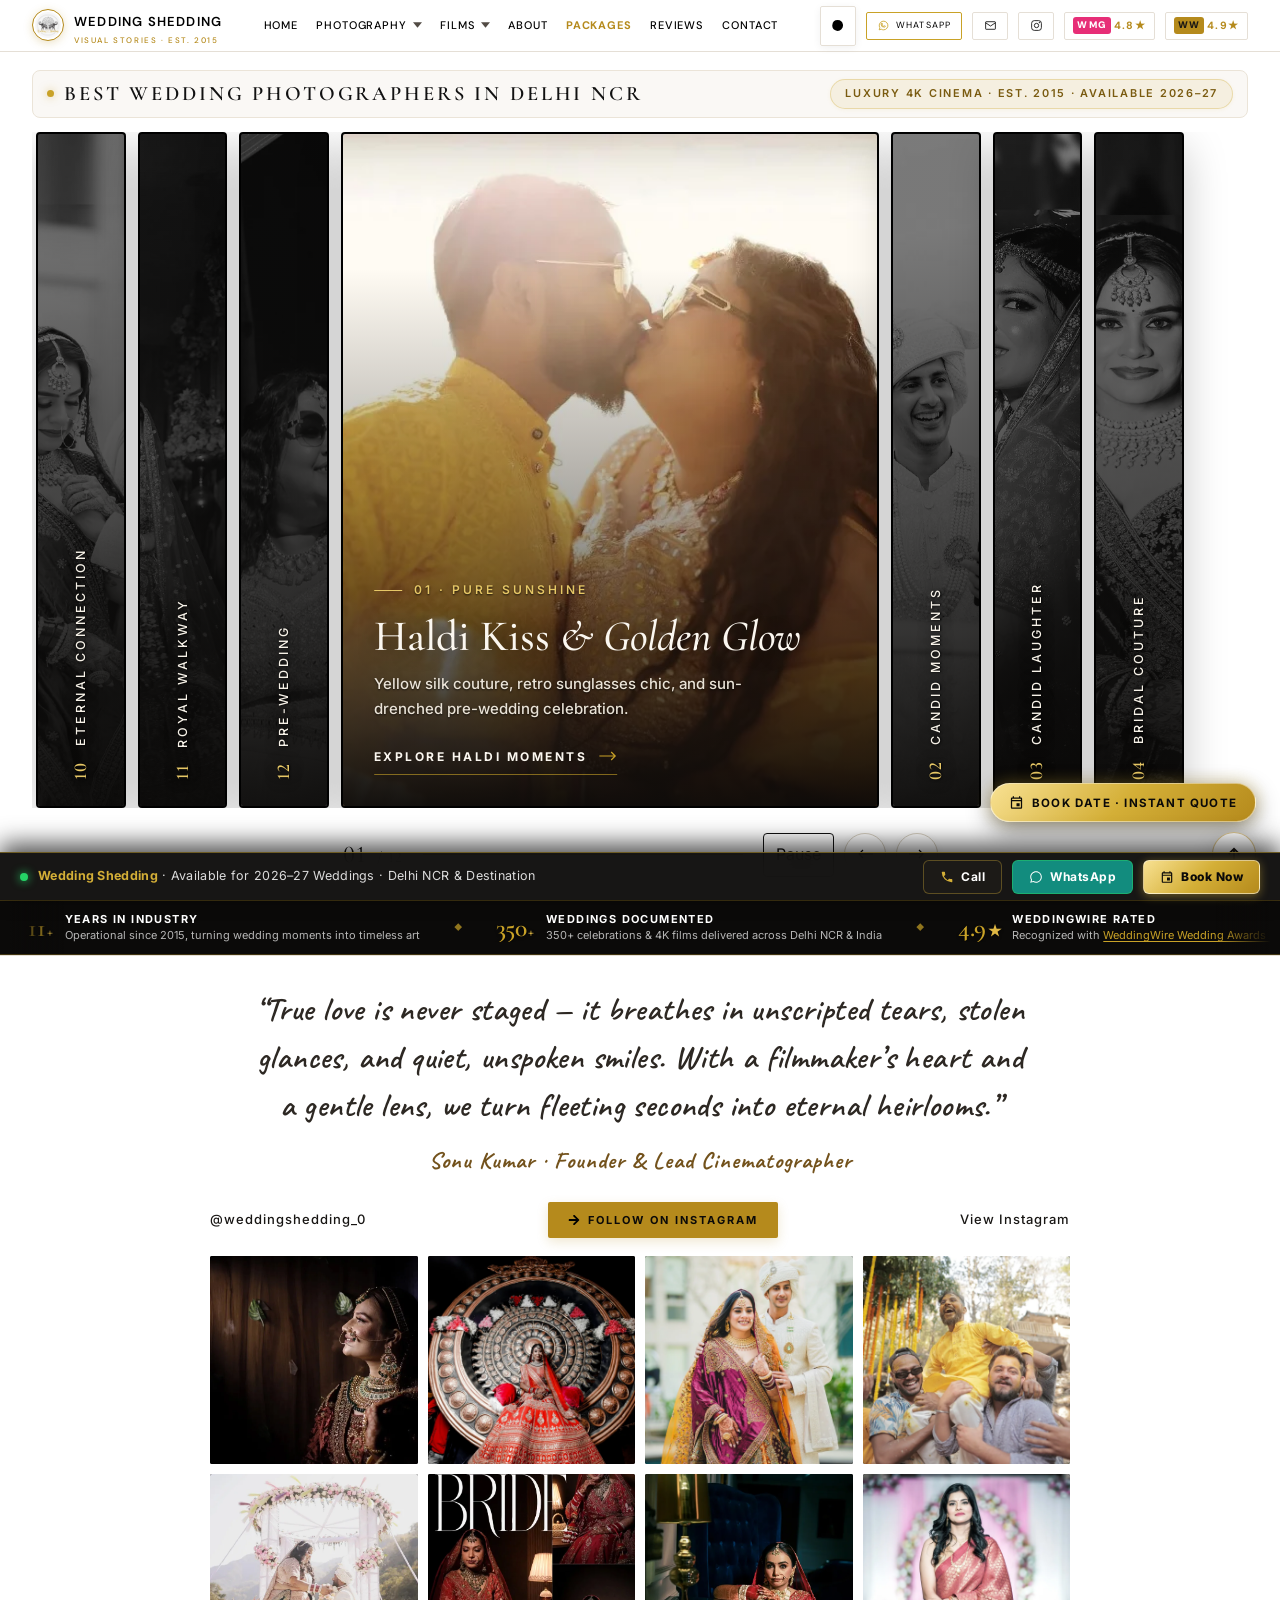
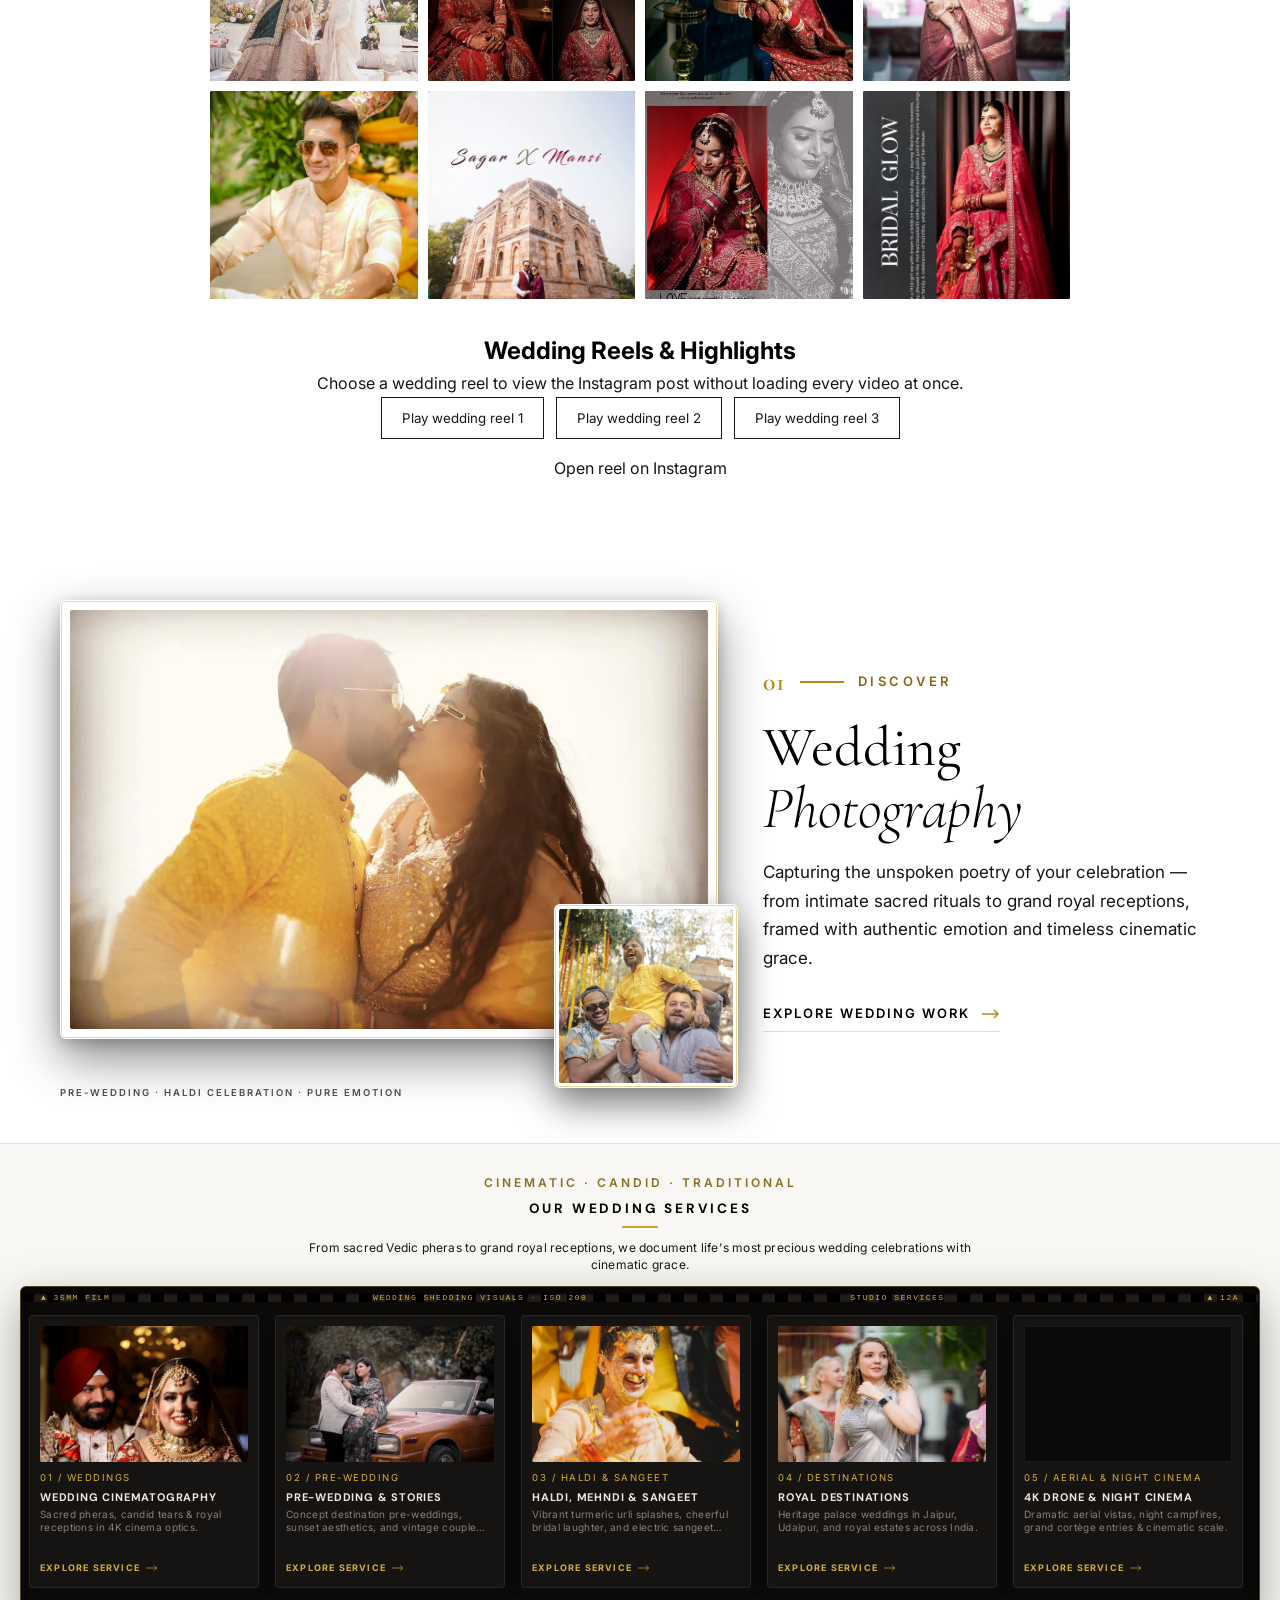
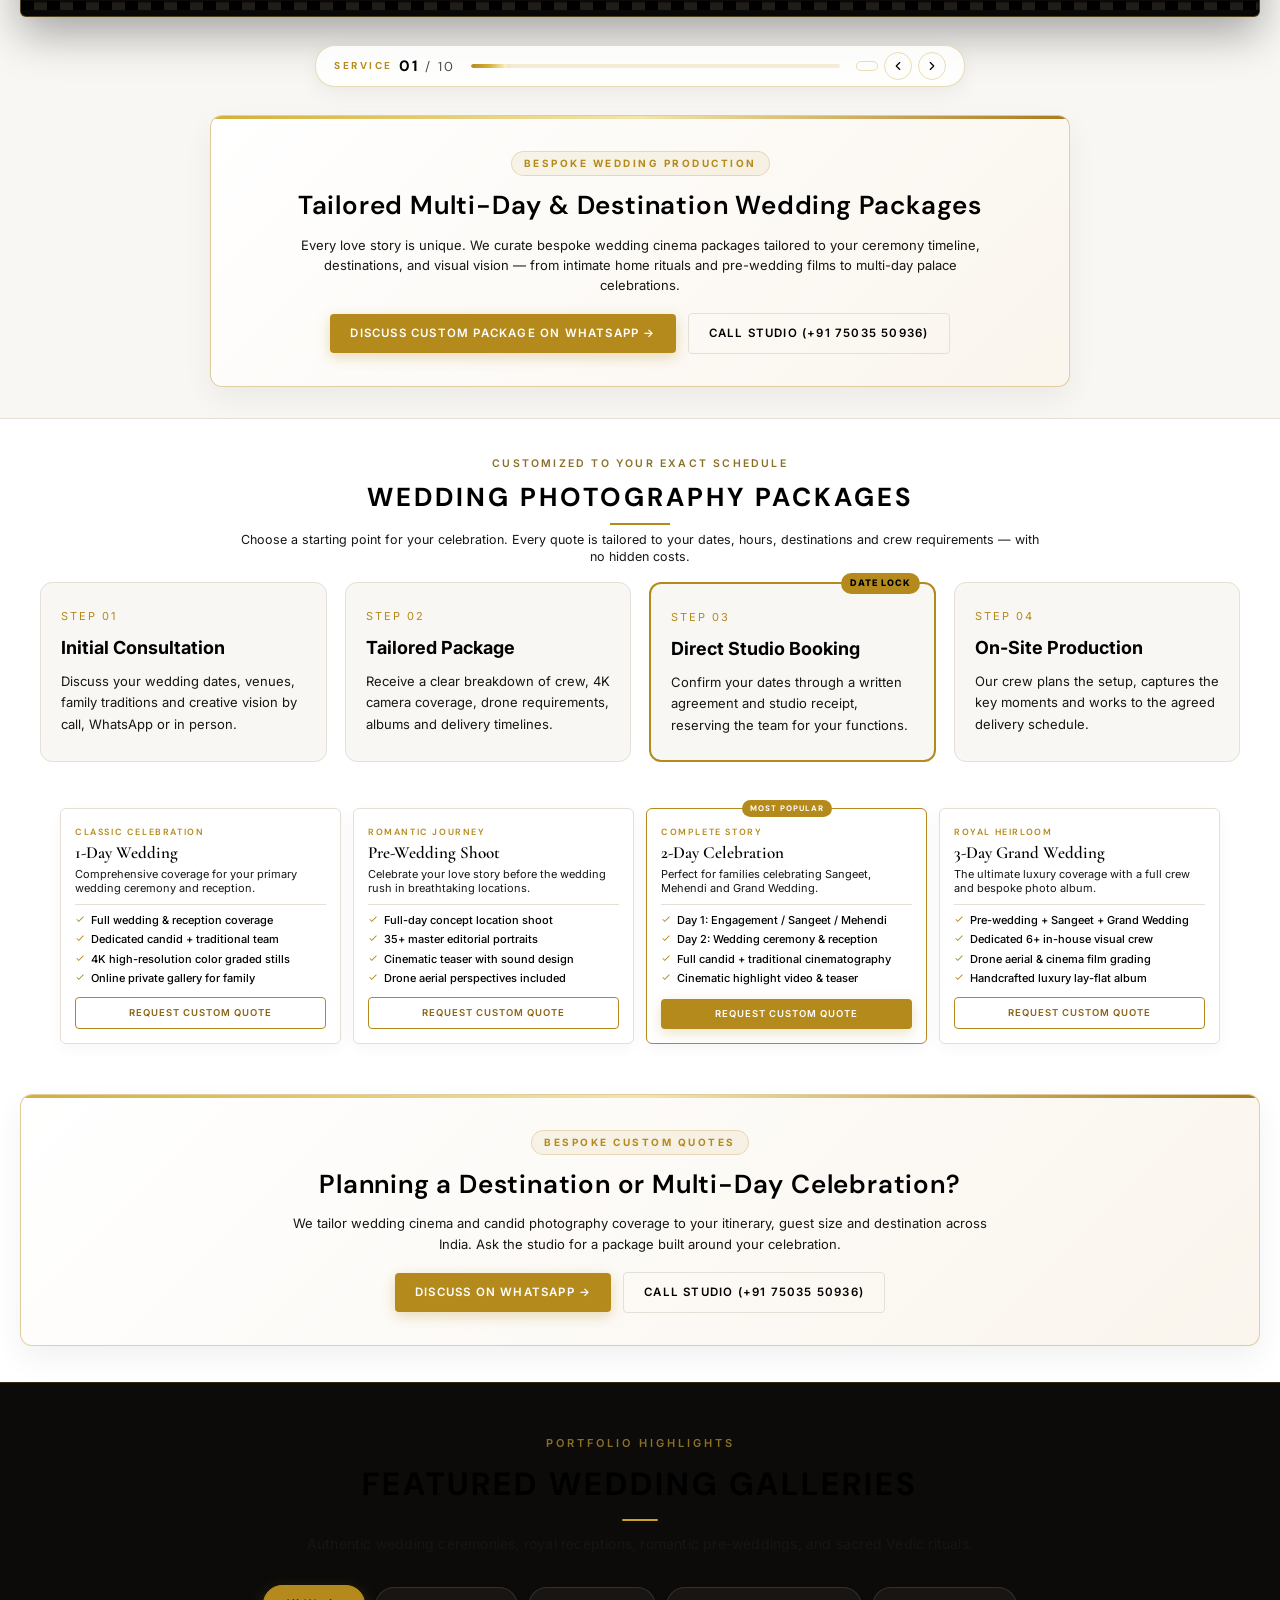
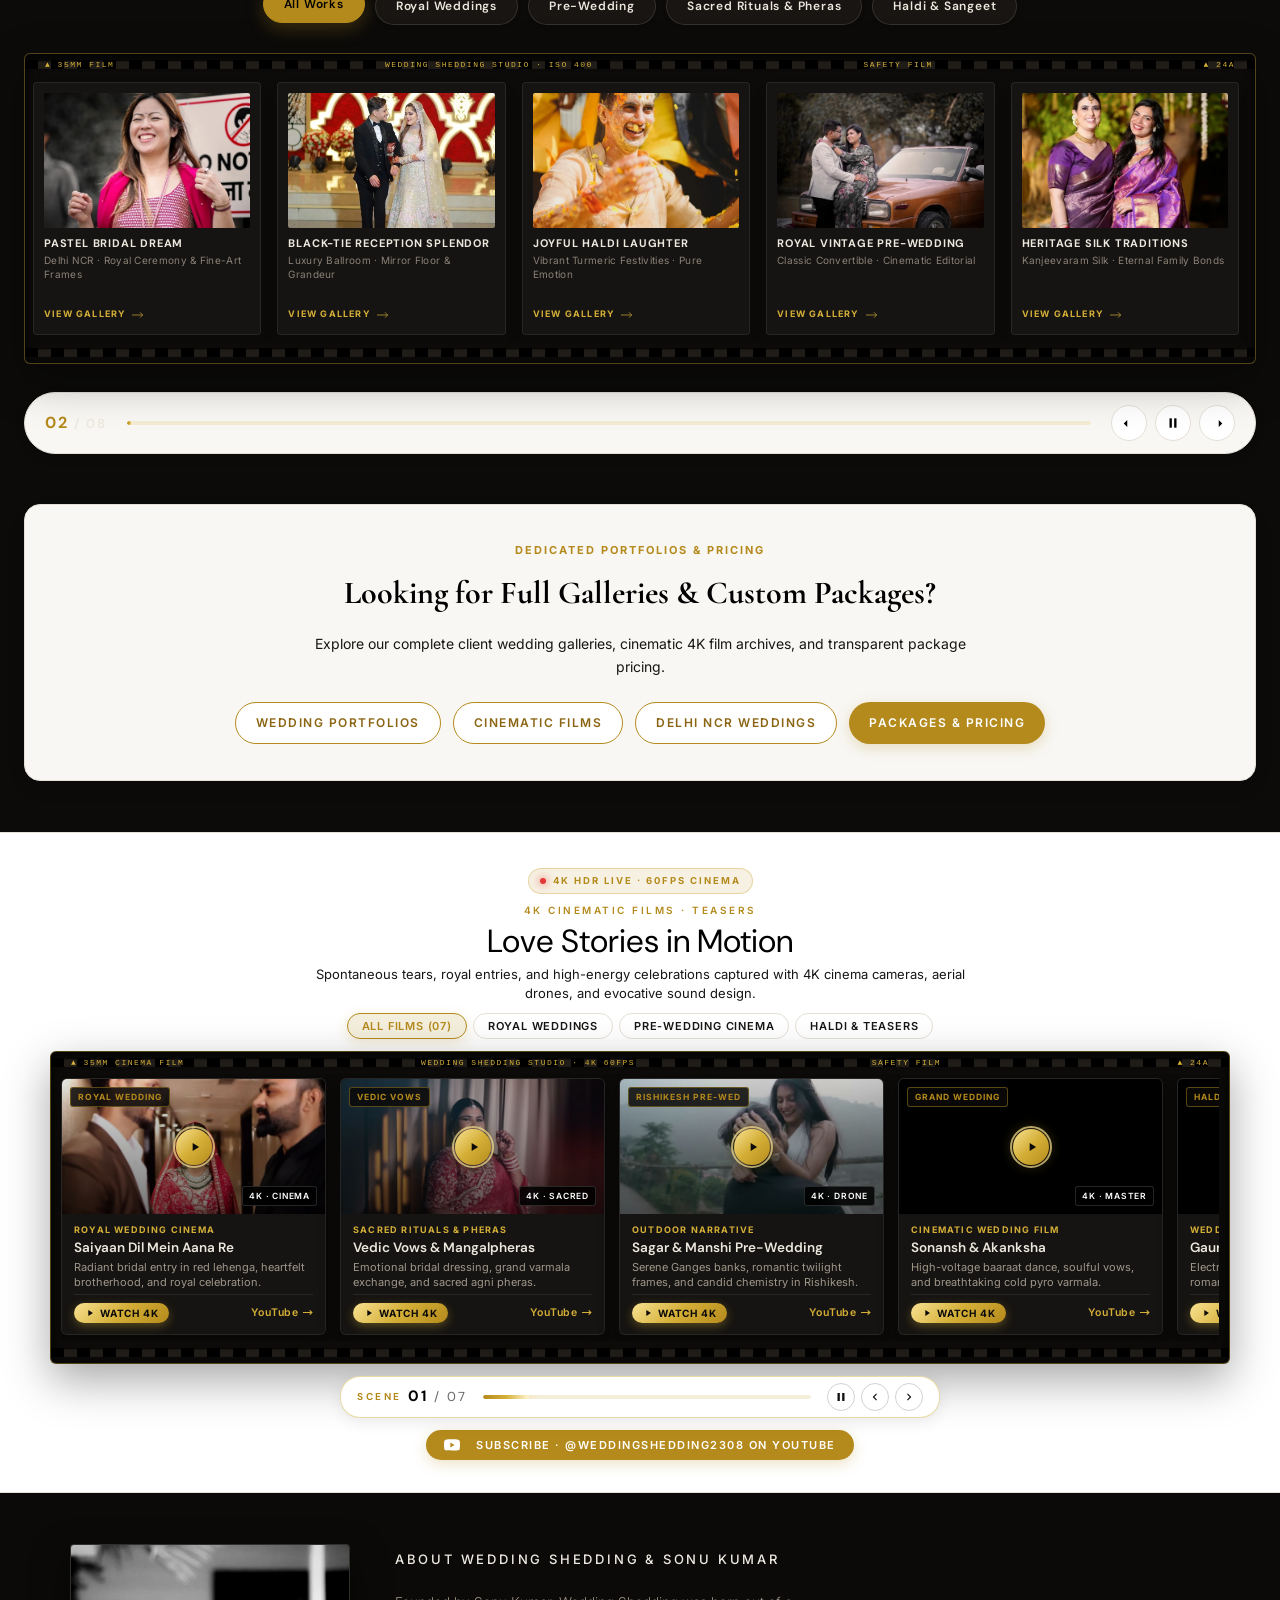
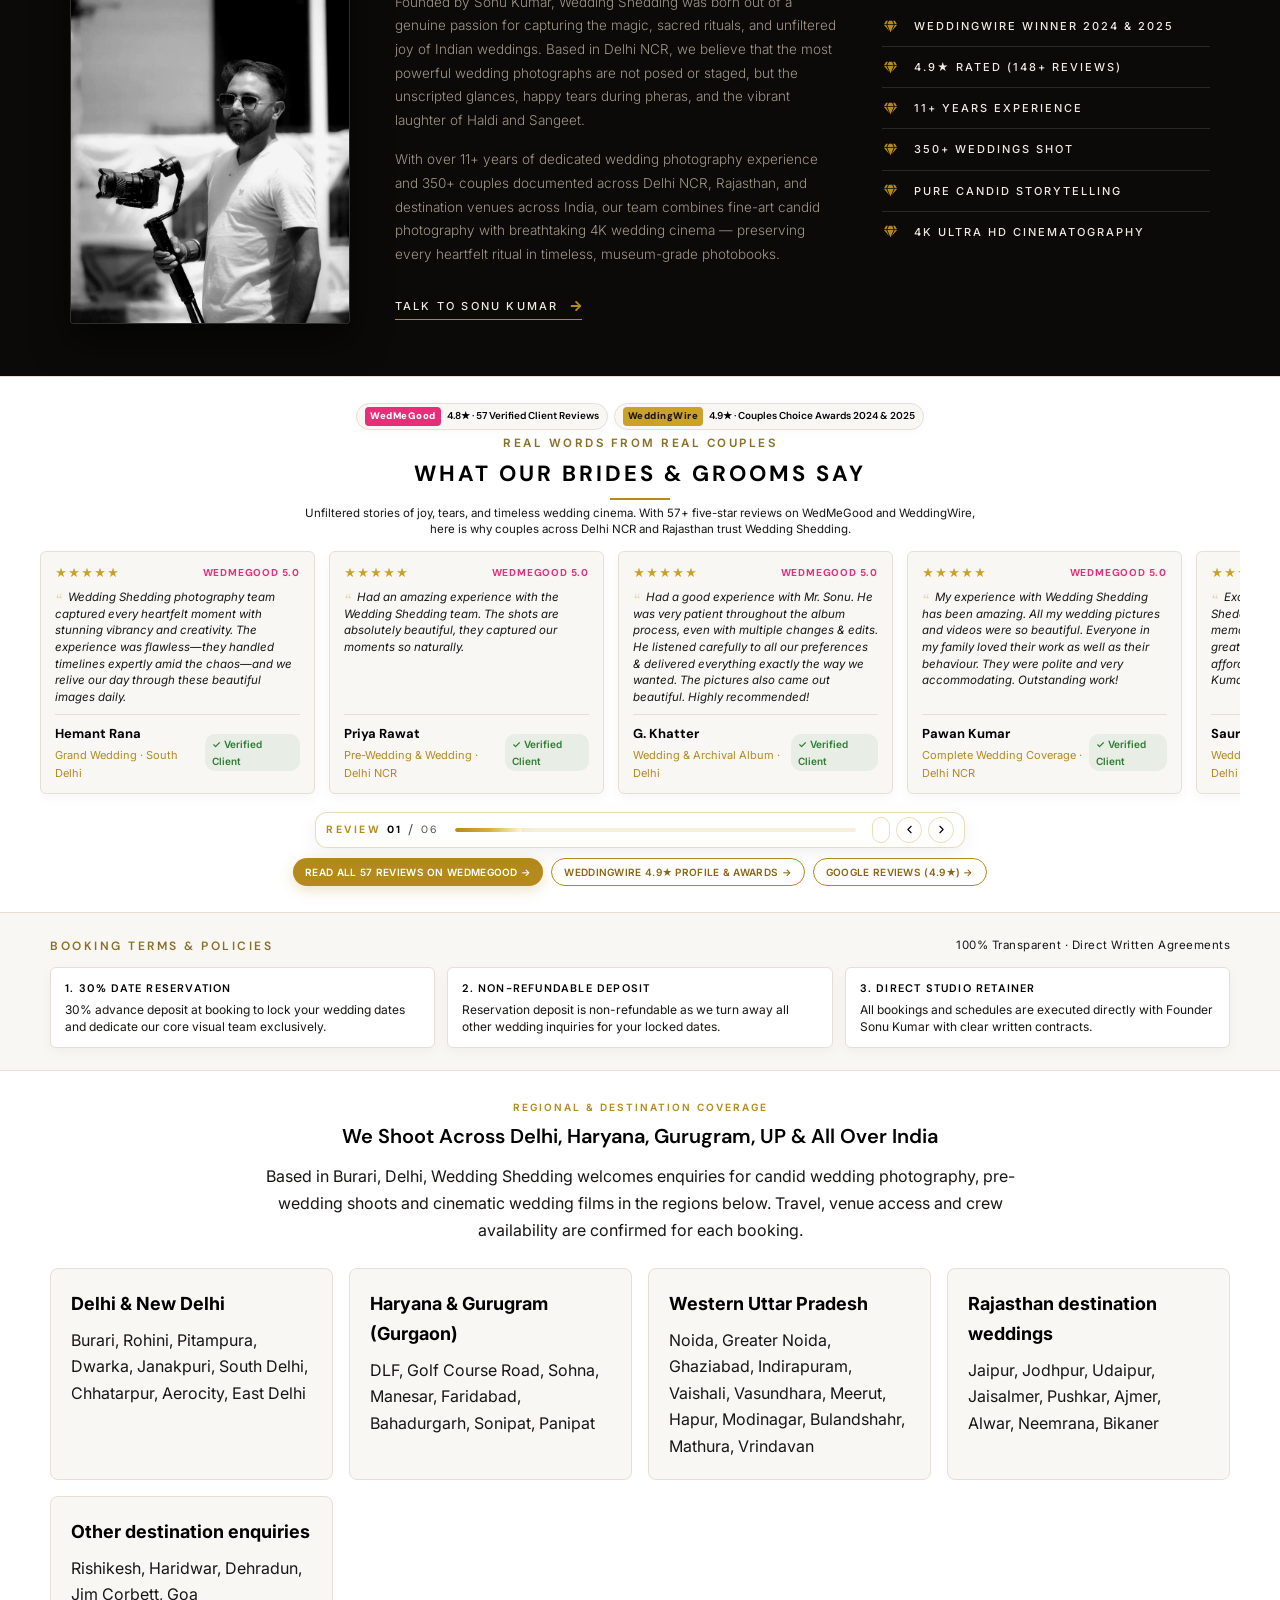
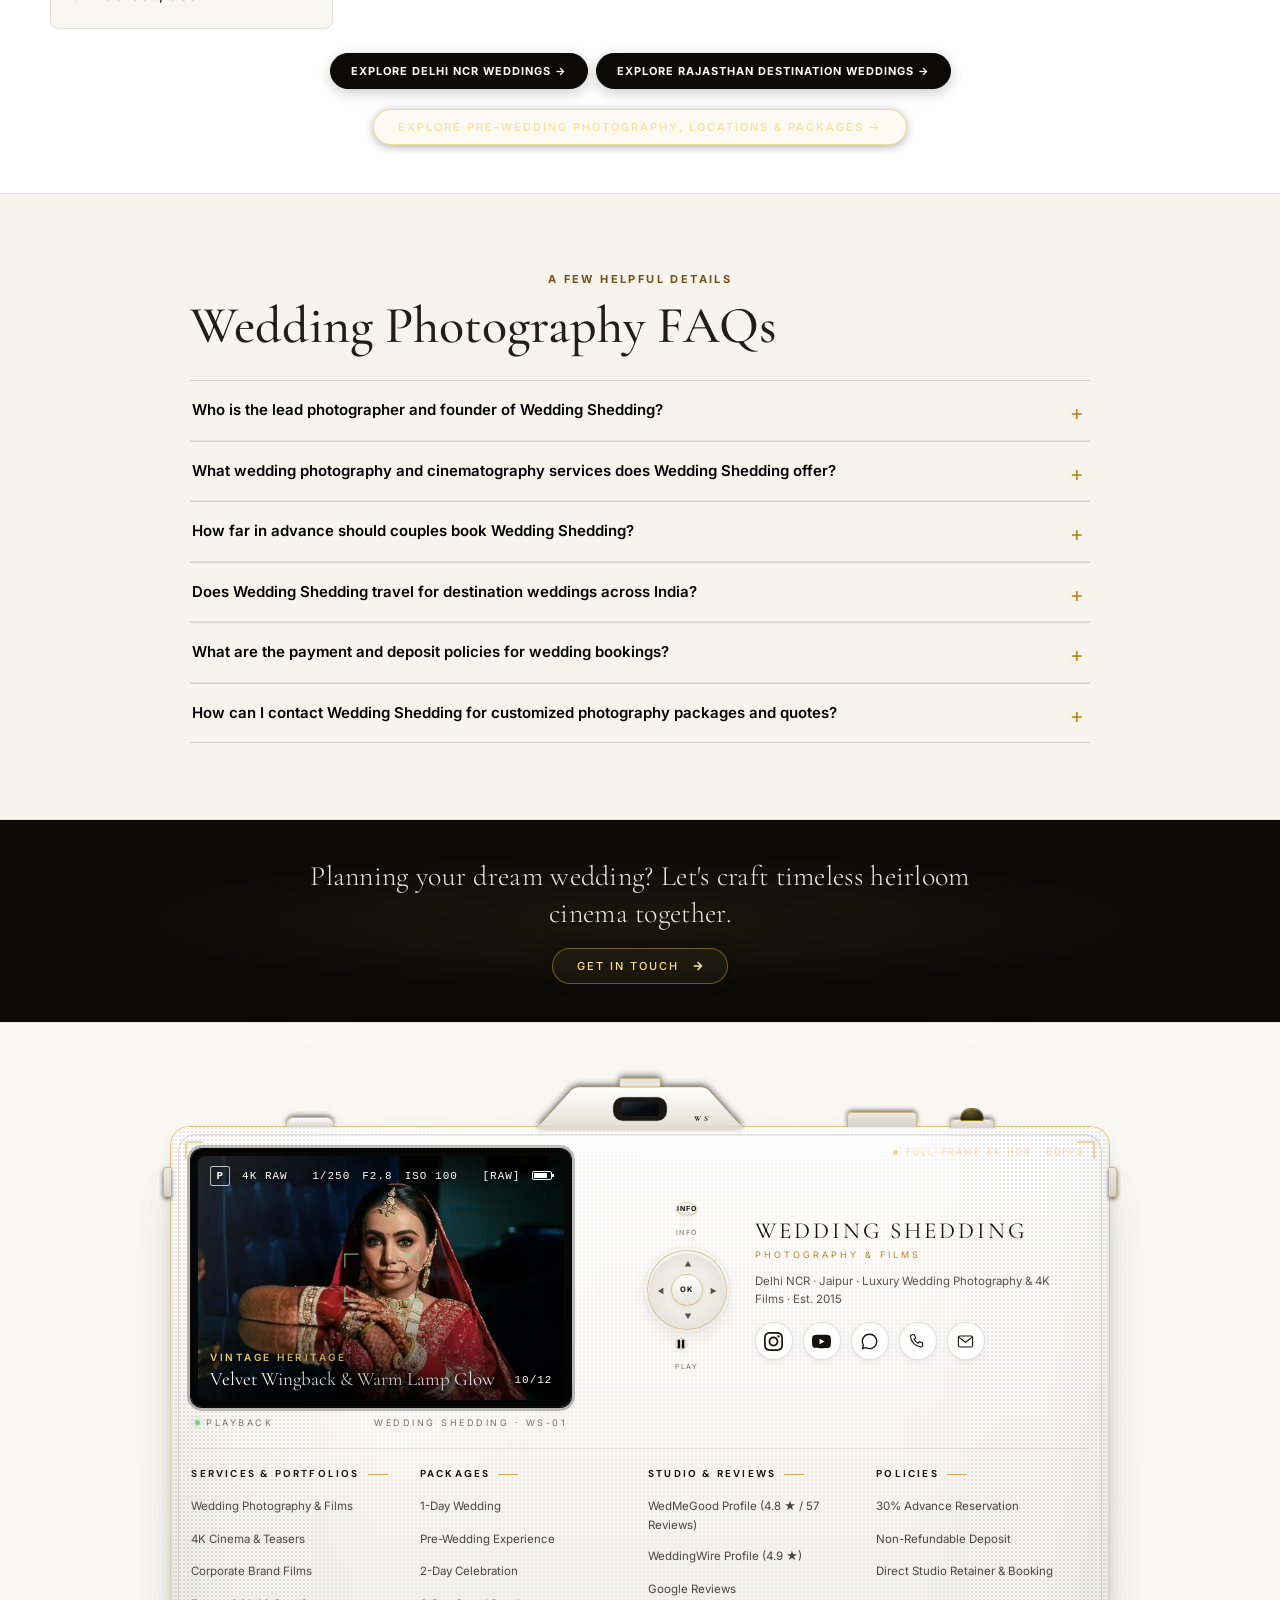
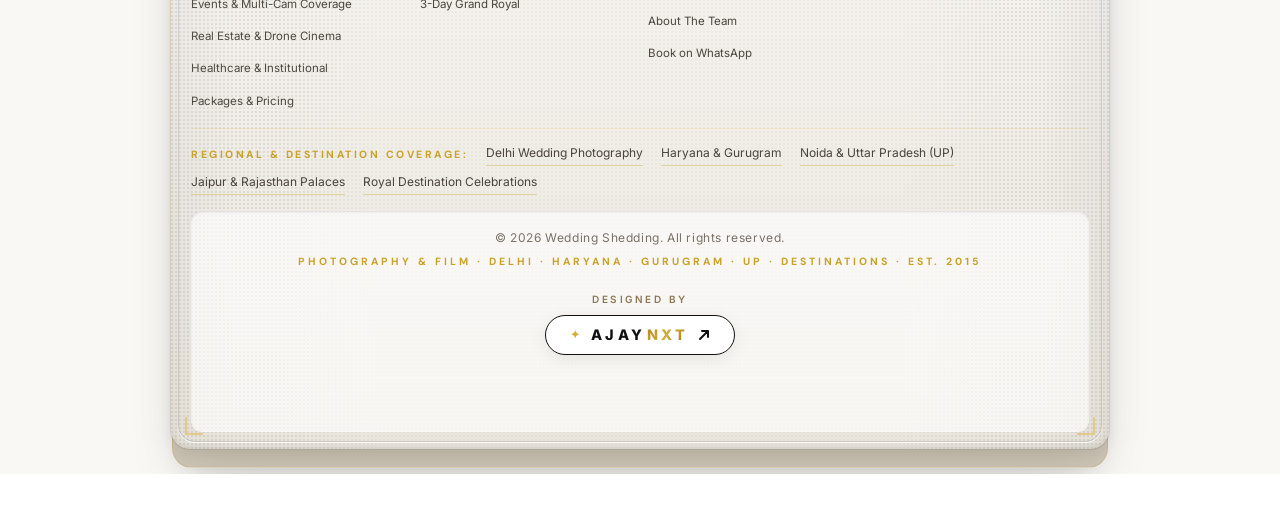
==== index.html @ 9bd4c9c8 "Load combined web fonts directly rather than through a CSS import chain" ====
<!DOCTYPE html>
<html lang="en-IN">
<head>
  <!-- Google tag (gtag.js) -->
  <script async src="https://www.googletagmanager.com/gtag/js?id=G-HC5508FNHJ"></script>
  <script>
    window.dataLayer = window.dataLayer || [];
    function gtag(){dataLayer.push(arguments);}
    gtag('js', new Date());

    gtag('config', 'G-HC5508FNHJ');
  </script>

  <meta charset="UTF-8">
  <meta name="viewport" content="width=device-width, initial-scale=1.0">

  <!-- Meta Pixel Code -->
  <script>
  !function(f,b,e,v,n,t,s)
  {if(f.fbq)return;n=f.fbq=function(){n.callMethod?
  n.callMethod.apply(n,arguments):n.queue.push(arguments)};
  if(!f._fbq)f._fbq=n;n.push=n;n.loaded=!0;n.version='2.0';
  n.queue=[];t=b.createElement(e);t.async=!0;
  t.src=v;s=b.getElementsByTagName(e)[0];
  s.parentNode.insertBefore(t,s)}(window, document,'script',
  'https://connect.facebook.net/en_US/fbevents.js');
  fbq('init', '1101168519325335');
  fbq('track', 'PageView');
  </script>
  
  <!-- End Meta Pixel Code -->
  <title>Wedding Photographer Delhi NCR | Wedding Shedding</title>
  <meta name="description" content="Wedding Shedding offers candid wedding photography, cinematic wedding films and pre-wedding shoots in Delhi NCR, Gurugram and Noida. Request a custom quote.">
  <meta name="author" content="Wedding Shedding Studio">
  <meta name="theme-color" content="#FAF7F2">
  <meta name="robots" content="index, follow, max-image-preview:large, max-snippet:-1, max-video-preview:-1">
  <meta name="google-site-verification" content="yIkZlTq9istiy4zY-IwjsDpJom8qskt7l591G9nEr64" />
  <meta name="p:domain_verify" content="9de3448f8d0cce7dc41e483d0ee1960b"/>

  <!-- Canonical URL -->
  <link rel="canonical" href="https://weddingshedding.in/">

  <!-- Geo & Local SEO Meta Tags -->
<!-- Open Graph / Facebook -->
  <meta property="og:type" content="website">
  <meta property="og:url" content="https://weddingshedding.in/">
  <meta property="og:site_name" content="Wedding Shedding Studio">
  <meta property="og:locale" content="en_IN">
  <meta property="og:title" content="Wedding Photographer Delhi NCR | Wedding Shedding">
  <meta property="og:description" content="Wedding Shedding offers candid wedding photography, cinematic wedding films and pre-wedding shoots in Delhi NCR, Gurugram and Noida. Request a custom quote.">
  <meta property="og:image" content="https://weddingshedding.in/assets/images/ws_social_share.jpg?v=1">
  <meta property="og:image:secure_url" content="https://weddingshedding.in/assets/images/ws_social_share.jpg?v=1">
  <meta property="og:image:type" content="image/jpeg">
  <meta property="og:image:width" content="1200">
  <meta property="og:image:height" content="630">
  <meta property="og:image:alt" content="Wedding Shedding Studio - Luxury Wedding Photography &amp; 4K Films by Sonu Kumar">

  <!-- Twitter Card -->
  <meta name="twitter:card" content="summary_large_image">
  <meta name="twitter:url" content="https://weddingshedding.in/">
  <meta name="twitter:title" content="Wedding Photographer Delhi NCR | Wedding Shedding">
  <meta name="twitter:description" content="Wedding Shedding offers candid wedding photography, cinematic wedding films and pre-wedding shoots in Delhi NCR, Gurugram and Noida. Request a custom quote.">
  <meta name="twitter:image" content="https://weddingshedding.in/assets/images/ws_social_share.jpg?v=1">

  <!-- Icons -->
  <link rel="icon" type="image/svg+xml" href="assets/images/ws_logo.svg">
  <link rel="alternate icon" type="image/png" href="assets/images/ws_logo.png?v=3">
  <link rel="apple-touch-icon" href="assets/images/ws_logo.png?v=3">

  <!-- Google Fonts (Optimized: 2 Families) -->
  <link rel="preconnect" href="https://fonts.googleapis.com">
  <link rel="preconnect" href="https://fonts.gstatic.com" crossorigin>
  <link rel="stylesheet" href="https://fonts.googleapis.com/css2?family=Alex+Brush&amp;family=Caveat:wght@400;600;700&amp;family=Great+Vibes&amp;family=Cormorant+Garamond:ital,wght@0,300;0,400;0,500;0,600;0,700;1,300;1,400;1,600&amp;family=DM+Sans:ital,opsz,wght@0,9..40,100..1000;1,9..40,100..1000&amp;family=Inter:wght@300;400;500;600;700&amp;family=Playfair+Display:ital,wght@0,400..900;1,400..900&amp;family=Syne:wght@400..800&amp;display=swap">

  <!-- Stylesheet -->
  <link rel="stylesheet" href="assets/css/style.css?v=12">

  <link rel="preload" as="image" href="assets/images/ws_hero_haldi_kiss_sunglasses.webp" fetchpriority="high">

  <!-- ============================================================
       SCHEMA.ORG STRUCTURED DATA (JSON-LD) - LOCAL BUSINESS & SERVICE
       ============================================================ -->
  <script type="application/ld+json">
{
  "@context": "https://schema.org",
  "@graph": [
    {
      "@type": "LocalBusiness",
      "@id": "https://weddingshedding.in/#business",
      "name": "Wedding Shedding",
      "alternateName": "Wedding Shedding Photography & Cinematography Studio",
      "legalName": "Wedding Shedding",
      "url": "https://weddingshedding.in/",
      "logo": "https://weddingshedding.in/assets/images/ws_logo.png?v=3",
      "image": "https://weddingshedding.in/assets/images/ws_hero.jpg?v=3",
      "telephone": "+91-7503550936",
      "email": "weddingshedding.india@gmail.com",
      "priceRange": "₹₹₹",
      "currenciesAccepted": "INR",
      "keywords": [
        "Wedding Photography",
        "Best Wedding Photographers Delhi",
        "Candid Wedding Photography",
        "Pre Wedding Shoot Delhi",
        "Wedding Cinematography",
        "Luxury Wedding Films",
        "Destination Wedding Photography",
        "Wedding Videographer Delhi",
        "Wedding Photographers Burari",
        "Drone Wedding Shoot",
        "Bridal Photography Delhi",
        "Wedding Photoshoot Packages",
        "Haldi Photography",
        "Wedding Photography Gurgaon",
        "Wedding Photography Noida",
        "Top Wedding Studio Delhi",
        "Sonu Kumar Photographer",
        "Wedding Shedding",
        "Royal Wedding Shoot",
        "Indian Wedding Photography"
      ],
      "address": {
        "@type": "PostalAddress",
        "streetAddress": "Gali NO 01, near Lance Ford School, Sunil Colony, Parshuram Enclave, Burari",
        "addressLocality": "Burari, Delhi",
        "addressRegion": "Delhi",
        "postalCode": "110084",
        "addressCountry": "IN"
      },
      "openingHoursSpecification": [
        {
          "@type": "OpeningHoursSpecification",
          "dayOfWeek": [
            "Monday",
            "Tuesday",
            "Wednesday",
            "Thursday",
            "Friday",
            "Saturday",
            "Sunday"
          ],
          "opens": "09:00",
          "closes": "21:30"
        }
      ],
      "areaServed": [
        {
          "@type": "AdministrativeArea",
          "name": "Delhi"
        },
        {
          "@type": "AdministrativeArea",
          "name": "Haryana"
        },
        {
          "@type": "City",
          "name": "Gurugram"
        },
        {
          "@type": "City",
          "name": "Faridabad"
        },
        {
          "@type": "AdministrativeArea",
          "name": "Uttar Pradesh"
        },
        {
          "@type": "City",
          "name": "Noida"
        },
        {
          "@type": "City",
          "name": "Greater Noida"
        },
        {
          "@type": "City",
          "name": "Ghaziabad"
        },
        {
          "@type": "AdministrativeArea",
          "name": "Delhi NCR"
        },
        {
          "@type": "City",
          "name": "Jaipur"
        },
        {
          "@type": "City",
          "name": "Udaipur"
        },
        {
          "@type": "City",
          "name": "Goa"
        },
        {
          "@type": "City",
          "name": "Rishikesh"
        },
        {
          "@type": "City",
          "name": "Jim Corbett"
        },
        {
          "@type": "Country",
          "name": "India"
        }
      ],
      "award": [
        "WeddingWire India Couples Choice Awards Winner 2024",
        "WeddingWire India Couples Choice Awards Winner 2025"
      ],
      "hasOfferCatalog": {
        "@type": "OfferCatalog",
        "name": "Wedding Shedding Photography & Media Services",
        "itemListElement": [
          {
            "@type": "Offer",
            "itemOffered": {
              "@type": "Service",
              "name": "Luxury Wedding Photography & 4K Cinematography",
              "description": "Candid wedding photography, traditional ceremonies, 4K wedding films and cinematic teaser reels in Delhi NCR and destination locations."
            }
          },
          {
            "@type": "Offer",
            "itemOffered": {
              "@type": "Service",
              "name": "Romantic Pre-Wedding & 4K Drone Shoots",
              "description": "Concept destination pre-wedding shoots with creative styling, storytelling reels and 4K aerial drone cinematography, subject to applicable permissions."
            }
          },
          {
            "@type": "Offer",
            "itemOffered": {
              "@type": "Service",
              "name": "Haldi, Mehndi & Sangeet Celebrations",
              "description": "Vibrant candid coverage of haldi urli rituals, floral mehndi artistry, and electric sangeet dance celebrations."
            }
          },
          {
            "@type": "Offer",
            "itemOffered": {
              "@type": "Service",
              "name": "Fine-Art Bridal Portraiture & Couture Finery",
              "description": "High-fashion bridal lehenga photography, heirloom jewelry details, and regal studio & palace portraits."
            }
          },
          {
            "@type": "Offer",
            "itemOffered": {
              "@type": "Service",
              "name": "Traditional Sacred Vedic Pheras & Rituals",
              "description": "Unobtrusive emotional documentation of mangalpheras, sindoor, varmala exchange, and emotional vidai."
            }
          },
          {
            "@type": "Offer",
            "itemOffered": {
              "@type": "Service",
              "name": "Royal Destination Wedding Photography & 4K Films",
              "description": "Multi-day destination wedding coverage across palaces in Jaipur, Udaipur, Jim Corbett and Goa."
            }
          },
          {
            "@type": "Offer",
            "itemOffered": {
              "@type": "Service",
              "name": "4K Drone Aerial Wedding Cinematography",
              "description": "drone aerial cinematography, subject to applicable permissions capturing grand venue panoramas, royal barat cortèges and fireworks."
            }
          },
          {
            "@type": "Offer",
            "itemOffered": {
              "@type": "Service",
              "name": "Museum-Grade Photobooks & Archival Albums",
              "description": "Handcrafted flush-mount wedding photobooks on HD archival luster paper with velvet and acrylic embossed covers."
            }
          }
        ]
      },
      "sameAs": [
        "https://www.wedmegood.com/profile/Wedding-Shedding-506041/reviews",
        "https://www.weddingwire.in/wedding-photographers/wedding-shedding--e385150",
        "https://www.instagram.com/weddingshedding_0",
        "https://www.youtube.com/@weddingshedding2308"
      ]
    },
    {
      "@type": "WebSite",
      "@id": "https://weddingshedding.in/#website",
      "url": "https://weddingshedding.in/",
      "name": "Wedding Shedding",
      "description": "Best Luxury Wedding Photographers & Cinematographers in Delhi NCR",
      "publisher": {
        "@id": "https://weddingshedding.in/#business"
      },
      "inLanguage": "en-IN"
    },
    {
      "@type": "FAQPage",
      "@id": "https://weddingshedding.in/#faq",
      "mainEntity": [
        {
          "@type": "Question",
          "name": "Who is the lead photographer and founder of Wedding Shedding?",
          "acceptedAnswer": {
            "@type": "Answer",
            "text": "Sonu Kumar is the founder and lead visual artist of Wedding Shedding. The studio was established in 2015 and provides wedding photography and cinematography services in Delhi NCR and destination locations across India."
          }
        },
        {
          "@type": "Question",
          "name": "What wedding photography and cinematography services does Wedding Shedding offer?",
          "acceptedAnswer": {
            "@type": "Answer",
            "text": "Wedding Shedding offers candid and traditional wedding photography, cinematic wedding films, pre-wedding shoots, Haldi, Mehndi and Sangeet coverage, drone cinematography subject to applicable permissions, and wedding photobooks."
          }
        },
        {
          "@type": "Question",
          "name": "How far in advance should couples book Wedding Shedding?",
          "acceptedAnswer": {
            "@type": "Answer",
            "text": "The studio recommends enquiring around 3 to 6 months before the event, especially for peak wedding dates. Availability is confirmed directly for the dates and location requested."
          }
        },
        {
          "@type": "Question",
          "name": "Does Wedding Shedding travel for destination weddings across India?",
          "acceptedAnswer": {
            "@type": "Answer",
            "text": "Wedding Shedding accepts destination wedding enquiries for locations including Jaipur, Udaipur, Jodhpur, Goa, Rishikesh, Jim Corbett and other places across India. Travel plans and crew availability are confirmed for each event."
          }
        },
        {
          "@type": "Question",
          "name": "What are the payment and deposit policies for wedding bookings?",
          "acceptedAnswer": {
            "@type": "Answer",
            "text": "The studio's published booking policy states that a 30% advance retainer is required to reserve an event date. Remaining payment milestones and deliverables should be confirmed in the written booking terms."
          }
        },
        {
          "@type": "Question",
          "name": "How can I contact Wedding Shedding for customized photography packages and quotes?",
          "acceptedAnswer": {
            "@type": "Answer",
            "text": "Contact Wedding Shedding by WhatsApp or phone at +91 75035 50936, email weddingshedding.india@gmail.com, or visit the studio in Burari, Delhi 110084."
          }
        }
      ]
    }
  ]
}
  </script>

</head>
<body>
  <a href="#main-content" class="ws-skip-link">Skip to main content</a>
  <noscript><img height="1" width="1" style="display:none" alt="" aria-hidden="true"
  src="https://www.facebook.com/tr?id=1101168519325335&ev=PageView&noscript=1"
  /></noscript>

  <!-- Wedding Shedding Magnetic Cursor -->
  <div class="nk-cursor-dot" id="nkCursorDot" aria-hidden="true"></div>
  <div class="nk-cursor-ring" id="nkCursorRing" aria-hidden="true"></div>

  <!-- ============================================================
       SITE HEADER (WEDDING SHEDDING DUAL DESKTOP/MOBILE BAR)
       ============================================================ -->
  <header class="site-header" id="nk-site-header">
    <div class="header-container">
      <!-- Mobile Left Burger -->
      <button class="mobile-menu-toggle nk-burger" aria-label="Open Menu">
        <span></span><span></span><span></span>
      </button>

      <!-- Center / Left Brand Logo -->
      <a href="/" class="site-logo" aria-label="Wedding Shedding">
        <div style="display:flex;align-items:center;gap:10px;">
          <img src="assets/images/ws_logo_light.png?v=3" alt="Wedding Shedding Logo" class="ws-logo-light" style="width:32px;height:32px;border-radius:50%;border:1.5px solid var(--g);box-shadow:0 2px 8px rgba(181,138,28,0.25);background:#FFFFFF;padding:2px;" decoding="async">
          <img src="assets/images/ws_logo_dark.png?v=3" alt="Wedding Shedding Logo" class="ws-logo-dark" style="width:32px;height:32px;border-radius:50%;border:1.5px solid var(--g);box-shadow:0 2px 10px rgba(0,0,0,0.6);background:#1A1715;padding:2px;" decoding="async">
          <div>
            <span class="brand-title">Wedding Shedding</span>
            <span class="brand-sub">Visual Stories &middot; Est. 2015</span>
          </div>
        </div>
      </a>

      <!-- Desktop Navigation -->
      <nav class="main-nav" aria-label="Main Navigation">
        <div class="nav-item">
          <a href="/" class="nav-link is-active">Home</a>
        </div>
        <div class="nav-item has-filmstrip" id="navItemPhotography">
          <a href="weddings.html" class="nav-link" aria-haspopup="true" aria-expanded="false">
            Photography
            <svg class="caret" viewBox="0 0 10 6"><path d="M0 0l5 6 5-6z"/></svg>
          </a>
        </div>
        <div class="nav-item has-filmstrip" id="navItemFilms">
          <a href="films.html" class="nav-link" aria-haspopup="true" aria-expanded="false">
            Films
            <svg class="caret" viewBox="0 0 10 6"><path d="M0 0l5 6 5-6z"/></svg>
          </a>
        </div>
        <div class="nav-item">
          <a href="#about" class="nav-link">About</a>
        </div>
        <div class="nav-item">
          <a href="#packages" class="nav-link" style="color:var(--g);font-weight:700;">Packages</a>
        </div>
        <div class="nav-item">
          <a href="#reviews" class="nav-link">Reviews</a>
        </div>
        <div class="nav-item">
          <a href="#contact" class="nav-link">Contact</a>
        </div>
      </nav>

      <!-- Action Buttons (Studio CTAs) -->
      <div class="header-actions nk-hdr-right">
        <!-- Theme Mode Switcher -->
        <button id="themeToggleBtn" class="theme-toggle-btn nk-hdr-btn" type="button" aria-label="Toggle White or Black Mode" title="Toggle White or Black Mode" style="width:36px;padding:0;">
          <svg class="sun-icon" viewBox="0 0 24 24"><path d="M12 7c-2.76 0-5 2.24-5 5s2.24 5 5 5 5-2.24 5-5-2.24-5-5-5zM2 13h2c.55 0 1-.45 1-1s-.45-1-1-1H2c-.55 0-1 .45-1 1s.45 1 1 1zm18 0h2c.55 0 1-.45 1-1s-.45-1-1-1h-2c-.55 0-1 .45-1 1s.45 1 1 1zM11 2v2c0 .55.45 1 1 1s1-.45 1-1V2c0-.55-.45-1-1-1s-1 .45-1 1zm0 18v2c0 .55.45 1 1 1s1-.45 1-1v-2c0-.55-.45-1-1-1s-1 .45-1 1zM5.99 4.58c-.39-.39-1.03-.39-1.41 0s-.39 1.03 0 1.41l1.06 1.06c.39.39 1.03.39 1.41 0s.39-1.03 0-1.41L5.99 4.58zm12.37 12.37c-.39-.39-1.03-.39-1.41 0s-.39 1.03 0 1.41l1.06 1.06c.39.39 1.03.39 1.41 0s.39-1.03 0-1.41l-1.06-1.06zm1.06-10.96c.39-.39.39-1.03 0-1.41s-1.03-.39-1.41 0l-1.06 1.06c-.39.39-.39 1.03 0 1.41s1.03.39 1.41 0l1.06-1.06zM7.05 18.36l-1.06 1.06c-.39.39-.39 1.03 0 1.41s1.03.39 1.41 0l1.06-1.06c.39-.39.39-1.03 0-1.41s-1.02-.39-1.41 0z"/></svg>
          <svg class="moon-icon" viewBox="0 0 24 24"><path d="M12.3 2a10 10 0 0 0-1.9 19.8 10 10 0 0 0 11.6-11.6A10 10 0 0 0 12.3 2z"/></svg>
        </button>

        <!-- WhatsApp Button -->
        <a class="nk-hdr-btn is-wa" href="https://wa.me/917503550936?text=Hi%20Wedding%20Shedding%2C%20I%20found%20you%20through%20your%20website." target="_blank" rel="noopener">
          <svg viewBox="0 0 24 24" fill="none" stroke="currentColor" stroke-width="1.5" aria-hidden="true"><path d="M4 20l1.3-3.8A8 8 0 1 1 12 20a8 8 0 0 1-4.2-1.2z"/><path d="M9 9.5c.3 1.8 1.7 3.3 3.5 4l1-1 2 .8c-.2 1-1 1.7-2 1.7A5.5 5.5 0 0 1 7.5 9.5c0-1 .7-1.8 1.7-2l.8 2z"/></svg>
          <span class="lbl-long">Chat on WhatsApp</span>
          <span class="lbl-short">WhatsApp</span>
        </a>

        <!-- Email Button -->
        <a class="nk-hdr-btn is-mail" href="mailto:weddingshedding.india@gmail.com" aria-label="Email Wedding Shedding">
          <svg viewBox="0 0 24 24" fill="none" stroke="currentColor" stroke-width="1.5" aria-hidden="true"><rect x="3" y="5" width="18" height="14" rx="1"/><path d="M3 7l9 6 9-6"/></svg>
          <span class="lbl">Email</span>
        </a>

        <!-- Instagram Button -->
        <a class="nk-hdr-btn is-ig" href="https://www.instagram.com/weddingshedding_0" target="_blank" rel="noopener" aria-label="Wedding Shedding on Instagram">
          <svg viewBox="0 0 24 24" fill="none" stroke="currentColor" stroke-width="1.5" aria-hidden="true"><rect x="3" y="3" width="18" height="18" rx="5"/><circle cx="12" cy="12" r="4"/><circle cx="17.5" cy="6.5" r="0.6" fill="currentColor"/></svg>
        </a>

        <!-- WedMeGood 4.8★ & WeddingWire 4.9★ Trust Badges -->
        <a href="https://www.wedmegood.com/profile/Wedding-Shedding-506041/reviews" target="_blank" rel="noopener" class="nk-hdr-btn" title="WedMeGood 4.8 Rating (57 Reviews)" aria-label="WedMeGood Reviews" style="padding:0 8px;gap:3px;">
          <span style="font-size:9.5px;font-weight:900;background:#E72E77;color:#fff;padding:1px 4px;border-radius:3px;">WMG</span>
          <span style="font-size:10.5px;font-weight:700;color:var(--g);">4.8★</span>
        </a>
        <a href="https://www.weddingwire.in/wedding-photographers/wedding-shedding--e385150" target="_blank" rel="noopener" class="nk-hdr-btn" title="WeddingWire 4.9 Rating &amp; Award Winner" aria-label="WeddingWire Profile" style="padding:0 8px;gap:3px;">
          <span style="font-size:9.5px;font-weight:900;background:var(--g);color:#1A1715;padding:1px 4px;border-radius:3px;">WW</span>
          <span style="font-size:10.5px;font-weight:700;color:var(--g);">4.9★</span>
        </a>
      </div>

      <!-- Mobile WhatsApp Icon -->
      <a class="nk-hdr-wa" href="https://wa.me/917503550936?text=Hi%20Wedding%20Shedding%2C%20I%20found%20you%20through%20your%20website." target="_blank" rel="noopener" aria-label="Message Wedding Shedding on WhatsApp">
        <svg viewBox="0 0 24 24" fill="none" stroke="currentColor" stroke-width="1.5" aria-hidden="true"><path d="M4 20l1.3-3.8A8 8 0 1 1 12 20a8 8 0 0 1-4.2-1.2z"/><path d="M9 9.5c.3 1.8 1.7 3.3 3.5 4l1-1 2 .8c-.2 1-1 1.7-2 1.7A5.5 5.5 0 0 1 7.5 9.5c0-1 .7-1.8 1.7-2l.8 2z"/></svg>
      </a>
    </div>
  </header>

  <!-- ============================================================
       UPPER FILM STRIP DROPDOWN (.nk-fs)
       ============================================================ -->
  <div class="nk-fs" id="nkFsPanel" role="region" aria-label="Photography menu">
    <div class="nk-fs__in">
      <div class="nk-fs__intro">
        <div class="nk-fs__heading">Wedding Visuals</div>
        <p>Pure candid emotion, sacred rituals, and royal ceremonies crafted with timeless artistry.</p>
        <a href="weddings.html">Explore all galleries</a>
      </div>
      <div class="nk-fs__reel" style="--n:4">
        <div class="nk-strip">
          <div class="nk-edge t">
            <span>WS 400 PORTRA</span>
            <span>&bull; 01A</span>
            <span>&bull; 02A</span>
            <span>&bull; 03A</span>
            <span>&bull; 04A</span>
            <span>DELHI NCR &middot; EST. 2015</span>
          </div>
          <div class="nk-frames">
            <a class="nk-fr is-current" href="weddings.html" data-i="0" aria-label="Royal Wedding &amp; Candid Photography">
              <span class="nk-fr__n">01</span>
              <span class="nk-fr__badge">ROYAL WEDDING</span>
              <span class="nk-fr__img">
                <img src="assets/images/ws_hero_red_bride_kaliras.webp" alt="Traditional royal bride portrait with emerald polki and kaliras by Wedding Shedding" loading="lazy" decoding="async">
              </span>
            </a>
            <a class="nk-fr" href="weddings.html" data-i="1" aria-label="Pre-Wedding &amp; Cinematic Couples">
              <span class="nk-fr__n">02</span>
              <span class="nk-fr__badge">PRE-WEDDING</span>
              <span class="nk-fr__img">
                <img src="assets/images/ws_hero_haldi_kiss_sunglasses.webp" alt="Haldi yellow pre-wedding couple with sunglasses by Wedding Shedding" loading="lazy" decoding="async">
              </span>
            </a>
            <a class="nk-fr" href="weddings.html" data-i="2" aria-label="Haldi, Mehndi &amp; Sangeet Celebrations">
              <span class="nk-fr__n">03</span>
              <span class="nk-fr__badge">HALDI &amp; MEHNDI</span>
              <span class="nk-fr__img">
                <img src="assets/images/ws_hero_haldi_urli_bride.webp" alt="Vibrant Haldi urli celebration with bride by Wedding Shedding" loading="lazy" decoding="async">
              </span>
            </a>
            <a class="nk-fr" href="#packages" data-i="3" aria-label="Destination Weddings &amp; Celebrations">
              <span class="nk-fr__n">04</span>
              <span class="nk-fr__badge">DESTINATION</span>
              <span class="nk-fr__img">
                <img src="assets/images/ws_celebration_01.webp" alt="Luxury royal wedding celebrations &amp; varmala fireworks by Wedding Shedding" loading="lazy" decoding="async">
              </span>
            </a>
          </div>
          <div class="nk-edge b">
            <span>&bull; 1</span>
            <span>2</span>
            <span>3</span>
            <span>4</span>
            <span>WS 400 KODAK PORTRA FILM</span>
          </div>
        </div>
        <div class="nk-labels">
          <div class="nk-lab">
            <a href="weddings.html" data-i="0" class="is-hot" aria-current="page">
              <b>ROYAL WEDDINGS</b>
              <small>Candid, pheras &amp; emotions</small>
            </a>
            <span class="nk-sublinks">
              <a href="weddings.html">Candid</a><i>&middot;</i>
              <a href="weddings.html">Varmala</a><i>&middot;</i>
              <a href="weddings.html">Pheras</a>
            </span>
          </div>
          <div class="nk-lab">
            <a href="weddings.html" data-i="1">
              <b>PRE-WEDDING</b>
              <small>Cinematic love stories</small>
            </a>
            <span class="nk-sublinks">
              <a href="weddings.html">Outdoor</a><i>&middot;</i>
              <a href="weddings.html">Sunset</a><i>&middot;</i>
              <a href="weddings.html">Vintage</a>
            </span>
          </div>
          <div class="nk-lab">
            <a href="weddings.html" data-i="2">
              <b>HALDI &amp; MEHNDI</b>
              <small>Vibrant rituals &amp; laughter</small>
            </a>
            <span class="nk-sublinks">
              <a href="weddings.html">Haldi Urli</a><i>&middot;</i>
              <a href="weddings.html">Floral Mehndi</a><i>&middot;</i>
              <a href="weddings.html">Sangeet</a>
            </span>
          </div>
          <div class="nk-lab">
            <a href="#packages" data-i="3">
              <b>DESTINATION</b>
              <small>Palaces, forts &amp; grandeur</small>
            </a>
            <span class="nk-sublinks">
              <a href="delhi-ncr.html">Delhi NCR</a><i>&middot;</i>
              <a href="jaipur.html">Jaipur</a><i>&middot;</i>
              <a href="#packages">Destinations</a>
            </span>
          </div>
        </div>
      </div>
    </div>
  </div>

  <!-- ============================================================
       UPPER FILMS FILM STRIP DROPDOWN (#nkFsFilmsPanel)
       ============================================================ -->
  <div class="nk-fs" id="nkFsFilmsPanel" role="region" aria-label="Films menu">
    <div class="nk-fs__in">
      <div class="nk-fs__intro">
        <div class="nk-fs__heading">Cinema &amp; Films</div>
        <p>Teasers, trailers and wedding cinema, captured in 4K with raw emotion and timeless music.</p>
        <a href="films.html">Explore all films</a>
      </div>
      <div class="nk-fs__reel" style="--n:4">
        <div class="nk-strip">
          <div class="nk-edge t">
            <span>WS CINEMA 4K</span>
            <span>&bull; 01A</span>
            <span>&bull; 02A</span>
            <span>&bull; 03A</span>
            <span>&bull; 04A</span>
            <span>YOUTUBE 4K</span>
          </div>
          <div class="nk-frames">
            <a class="nk-fr js-play-film" href="https://youtu.be/PN9NC56r-dk" data-yt="PN9NC56r-dk" data-title="Saiyaan Dil Mein Aana Re — Royal Wedding Film" data-i="0" aria-label="Play Saiyaan Dil Mein Aana Re Royal Wedding Film">
              <span class="nk-fr__n">01</span>
              <span class="nk-fr__play"><svg viewBox="0 0 24 24" fill="currentColor"><path d="M8 5v14l11-7z"/></svg></span>
              <span class="nk-fr__badge">4K FILM</span>
              <span class="nk-fr__img">
                <img src="assets/images/films/film_PN9NC56r-dk.webp" alt="Saiyaan Dil Mein Aana Re Royal Wedding Film by Wedding Shedding" loading="lazy" decoding="async">
              </span>
            </a>
            <a class="nk-fr js-play-film" href="https://youtu.be/Sb-p0nOBWdA" data-yt="Sb-p0nOBWdA" data-title="Vedic Vows &amp; Mangalpheras — Sacred Pheras Film" data-i="1" aria-label="Play Vedic Vows &amp; Mangalpheras Sacred Pheras Film">
              <span class="nk-fr__n">02</span>
              <span class="nk-fr__play"><svg viewBox="0 0 24 24" fill="currentColor"><path d="M8 5v14l11-7z"/></svg></span>
              <span class="nk-fr__badge">4K SACRED</span>
              <span class="nk-fr__img">
                <img src="assets/images/films/film_Sb-p0nOBWdA.webp" alt="Vedic Vows &amp; Mangalpheras Sacred Wedding Film by Wedding Shedding" loading="lazy" decoding="async">
              </span>
            </a>
            <a class="nk-fr js-play-film" href="https://youtu.be/K9oFSWJwftc" data-yt="K9oFSWJwftc" data-title="Sagar &amp; Manshi Rishikesh Pre-Wedding Film" data-i="2" aria-label="Play Sagar &amp; Manshi Rishikesh Pre-Wedding Film">
              <span class="nk-fr__n">03</span>
              <span class="nk-fr__play"><svg viewBox="0 0 24 24" fill="currentColor"><path d="M8 5v14l11-7z"/></svg></span>
              <span class="nk-fr__badge">4K DRONE</span>
              <span class="nk-fr__img">
                <img src="assets/images/films/film_K9oFSWJwftc.webp" alt="Sagar &amp; Manshi Rishikesh Pre-Wedding Film by Wedding Shedding" loading="lazy" decoding="async">
              </span>
            </a>
            <a class="nk-fr js-play-film" href="https://youtu.be/quxJMlaVHtw" data-yt="quxJMlaVHtw" data-title="Sonansh &amp; Akanksha Grand Wedding Cinema Film" data-i="3" aria-label="Play Sonansh &amp; Akanksha Grand Wedding Cinema Film">
              <span class="nk-fr__n">04</span>
              <span class="nk-fr__play"><svg viewBox="0 0 24 24" fill="currentColor"><path d="M8 5v14l11-7z"/></svg></span>
              <span class="nk-fr__badge">4K MASTER</span>
              <span class="nk-fr__img">
                <img src="assets/images/films/film_quxJMlaVHtw.webp" alt="Sonansh &amp; Akanksha Grand Wedding Cinema Film by Wedding Shedding" loading="lazy" decoding="async">
              </span>
            </a>
          </div>
          <div class="nk-edge b">
            <span>&bull; 1</span>
            <span>2</span>
            <span>3</span>
            <span>4</span>
            <span>WS 4K KODAK VISION3 500T</span>
          </div>
        </div>
        <div class="nk-labels">
          <div class="nk-lab">
            <a href="https://youtu.be/PN9NC56r-dk" class="js-play-film" data-yt="PN9NC56r-dk" data-title="Saiyaan Dil Mein Aana Re — Royal Wedding Film" data-i="0">
              <b>ROYAL CINEMA</b>
              <small>Saiyaan Dil Mein Aana Re</small>
            </a>
            <span class="nk-sublinks">
              <a href="#" class="js-play-film" data-yt="PN9NC56r-dk" data-title="Saiyaan Dil Mein Aana Re — Royal Wedding Film">▶ Watch 4K</a><i>&middot;</i>
              <a href="https://youtu.be/PN9NC56r-dk" target="_blank" rel="noopener">YouTube</a>
            </span>
          </div>
          <div class="nk-lab">
            <a href="https://youtu.be/Sb-p0nOBWdA" class="js-play-film" data-yt="Sb-p0nOBWdA" data-title="Vedic Vows &amp; Mangalpheras — Sacred Pheras Film" data-i="1">
              <b>VEDIC VOWS</b>
              <small>Varmala &amp; Mangalpheras</small>
            </a>
            <span class="nk-sublinks">
              <a href="#" class="js-play-film" data-yt="Sb-p0nOBWdA" data-title="Vedic Vows &amp; Mangalpheras — Sacred Pheras Film">▶ Watch 4K</a><i>&middot;</i>
              <a href="https://youtu.be/Sb-p0nOBWdA" target="_blank" rel="noopener">YouTube</a>
            </span>
          </div>
          <div class="nk-lab">
            <a href="https://youtu.be/K9oFSWJwftc" class="js-play-film" data-yt="K9oFSWJwftc" data-title="Sagar &amp; Manshi Rishikesh Pre-Wedding Film" data-i="2">
              <b>PRE-WEDDING</b>
              <small>Sagar &amp; Manshi Rishikesh</small>
            </a>
            <span class="nk-sublinks">
              <a href="#" class="js-play-film" data-yt="K9oFSWJwftc" data-title="Sagar &amp; Manshi Rishikesh Pre-Wedding Film">▶ Watch 4K</a><i>&middot;</i>
              <a href="https://youtu.be/K9oFSWJwftc" target="_blank" rel="noopener">YouTube</a>
            </span>
          </div>
          <div class="nk-lab">
            <a href="https://youtu.be/quxJMlaVHtw" class="js-play-film" data-yt="quxJMlaVHtw" data-title="Sonansh &amp; Akanksha Grand Wedding Cinema Film" data-i="3">
              <b>GRAND CINEMA</b>
              <small>Sonansh &amp; Akanksha</small>
            </a>
            <span class="nk-sublinks">
              <a href="#" class="js-play-film" data-yt="quxJMlaVHtw" data-title="Sonansh &amp; Akanksha Grand Wedding Cinema Film">▶ Watch 4K</a><i>&middot;</i>
              <a href="https://youtu.be/quxJMlaVHtw" target="_blank" rel="noopener">YouTube</a>
            </span>
          </div>
        </div>
      </div>
    </div>
  </div>

  <!-- Mobile Drawer -->
  <aside class="mobile-drawer" aria-label="Mobile Menu">
    <div class="mobile-drawer-header">
      <div style="display:flex;align-items:center;gap:10px;">
        <img src="assets/images/ws_logo_light.png?v=3" alt="Wedding Shedding" class="ws-logo-light" style="width:36px;height:36px;border-radius:50%;border:1px solid var(--g);background:#FFFFFF;padding:2px;" decoding="async">
        <img src="assets/images/ws_logo_dark.png?v=3" alt="Wedding Shedding" class="ws-logo-dark" style="width:36px;height:36px;border-radius:50%;border:1px solid var(--g);background:#1A1715;padding:2px;" decoding="async">
        <span class="brand-title">Wedding Shedding</span>
      </div>
      <div style="display:flex;align-items:center;gap:8px;">
        <button id="themeToggleBtnMobile" class="theme-toggle-btn" type="button" aria-label="Toggle White or Black Mode" style="width:34px;height:34px;">
          <svg class="sun-icon" viewBox="0 0 24 24"><path d="M12 7c-2.76 0-5 2.24-5 5s2.24 5 5 5 5-2.24 5-5-2.24-5-5-5zM2 13h2c.55 0 1-.45 1-1s-.45-1-1-1H2c-.55 0-1 .45-1 1s.45 1 1 1zm18 0h2c.55 0 1-.45 1-1s-.45-1-1-1h-2c-.55 0-1 .45-1 1s.45 1 1 1zM11 2v2c0 .55.45 1 1 1s1-.45 1-1V2c0-.55-.45-1-1-1s-1 .45-1 1zm0 18v2c0 .55.45 1 1 1s1-.45 1-1v-2c0-.55-.45-1-1-1s-1 .45-1 1zM5.99 4.58c-.39-.39-1.03-.39-1.41 0s-.39 1.03 0 1.41l1.06 1.06c.39.39 1.03.39 1.41 0s.39-1.03 0-1.41L5.99 4.58zm12.37 12.37c-.39-.39-1.03-.39-1.41 0s-.39 1.03 0 1.41l1.06 1.06c.39.39 1.03.39 1.41 0s.39-1.03 0-1.41l-1.06-1.06zm1.06-10.96c.39-.39.39-1.03 0-1.41s-1.03-.39-1.41 0l-1.06 1.06c-.39.39-.39 1.03 0 1.41s1.03.39 1.41 0l1.06-1.06zM7.05 18.36l-1.06 1.06c-.39.39-.39 1.03 0 1.41s1.03.39 1.41 0l1.06-1.06c.39-.39.39-1.03 0-1.41s-1.02-.39-1.41 0z"/></svg>
          <svg class="moon-icon" viewBox="0 0 24 24"><path d="M12.3 2a10 10 0 0 0-1.9 19.8 10 10 0 0 0 11.6-11.6A10 10 0 0 0 12.3 2z"/></svg>
        </button>
        <button class="mobile-drawer-close" aria-label="Close Menu">&times;</button>
      </div>
    </div>
    <ul class="mobile-nav-list">
      <li class="mobile-nav-item"><a href="/" class="is-active">Home</a></li>
      <li class="mobile-nav-item"><a href="weddings.html">Photography</a></li>
      <li class="mobile-nav-item"><a href="https://www.youtube.com/@weddingshedding2308/videos" target="_blank" rel="noopener">Films</a></li>
      <li class="mobile-nav-item"><a href="#about">About</a></li>
      <li class="mobile-nav-item"><a href="#packages" style="color:var(--g);font-weight:700;">Packages</a></li>
      <li class="mobile-nav-item"><a href="#reviews">Reviews</a></li>
      <li class="mobile-nav-item"><a href="#contact">Contact</a></li>
    </ul>
  </aside>

  <!-- ============================================================
       HERO CAROUSEL SECTION (.nkh)
       ============================================================ -->
  <main id="main-content" tabindex="-1">
  <section class="nkh" id="nkh" aria-label="Wedding Shedding Photography &amp; Film Services">
    <header class="nkh__header">
      <h1 class="hero-h1">Best Wedding Photographers in Delhi NCR</h1>
      <p class="nkh__subtitle">Luxury 4K Cinema &middot; Est. 2015 &middot; Available 2026–27</p>
    </header>
    
    <div class="nkh__stage" role="region" aria-label="Services Carousel" tabindex="0">
      <ul class="nkh__list">
        <!-- Slide 09: Royal Poolside Portraits (Slot 1) -->
        <li class="nkh__item" data-i="9">
          <a href="#services" class="nkh__card">
            <img src="assets/images/ws_hero_poolside_couple.webp" alt="Royal couple by poolside in wine velvet &amp; ivory sherwani by Wedding Shedding" class="nkh__img" loading="lazy" decoding="async" fetchpriority="low" style="object-position: center top !important;">
            <span class="nkh__tint"></span>
            <span class="nkh__shade"></span>
            <span class="nkh__label"><b>09</b> Royal Couple</span>
            <span class="nkh__body">
              <span class="nkh__kicker">09 &middot; Grand Elegance</span>
              <span class="nkh__name">Royal Poolside <em>Portraits</em></span>
              <span class="nkh__desc">Regal wine velvet lehenga, pristine ivory sherwani, and luxury poolside grandeur.</span>
              <span class="nkh__go">Explore royal couples <svg class="nkh__arrow" viewBox="0 0 18 10"><path d="M0 5h16M12 1l4 4-4 4"/></svg></span>
            </span>
          </a>
        </li>

        <!-- Slide 10: Vintage Velvet Bridal Majesty (Slot 2) -->
        <li class="nkh__item" data-i="10">
          <a href="#services" class="nkh__card">
            <img src="assets/images/ws_hero_bride_armchair_lamp.webp" alt="Regal bride in hand-embroidered red lehenga seated in wingback chair by Wedding Shedding" class="nkh__img" loading="lazy" decoding="async" fetchpriority="low" style="object-position: center top !important;">
            <span class="nkh__tint"></span>
            <span class="nkh__shade"></span>
            <span class="nkh__label"><b>10</b> Vintage Heritage</span>
            <span class="nkh__body">
              <span class="nkh__kicker">10 &middot; Timeless Poise</span>
              <span class="nkh__name">Vintage Velvet <em>Bridal Majesty</em></span>
              <span class="nkh__desc">Regal bride in hand-embroidered red lehenga seated in midnight blue wingback chair with warm vintage ambient light.</span>
              <span class="nkh__go">Explore bridal portraits <svg class="nkh__arrow" viewBox="0 0 18 10"><path d="M0 5h16M12 1l4 4-4 4"/></svg></span>
            </span>
          </a>
        </li>

        <!-- Slide 11: Grand Ballroom Palace Couple (Slot 3) -->
        <li class="nkh__item" data-i="11">
          <a href="#services" class="nkh__card">
            <img src="assets/images/ws_hero_palace_chandelier_couple.webp" alt="Majestic palace ballroom with crystal chandeliers and royal couple by Wedding Shedding" class="nkh__img" loading="lazy" decoding="async" fetchpriority="low" style="object-position: center center !important;">
            <span class="nkh__tint"></span>
            <span class="nkh__shade"></span>
            <span class="nkh__label"><b>11</b> Palace Grandeur</span>
            <span class="nkh__body">
              <span class="nkh__kicker">11 &middot; Architectural Royalty</span>
              <span class="nkh__name">Grand Ballroom <em>Royal Varmala</em></span>
              <span class="nkh__desc">Majestic hand-painted ceiling, crystal chandeliers, and grand royal couple in pristine ivory sherwani &amp; red couture.</span>
              <span class="nkh__go">Explore palace weddings <svg class="nkh__arrow" viewBox="0 0 18 10"><path d="M0 5h16M12 1l4 4-4 4"/></svg></span>
            </span>
          </a>
        </li>

        <!-- Slide 12: Cascading Kaliras & Royal Arches (Slot 4) -->
        <li class="nkh__item" data-i="12">
          <a href="#services" class="nkh__card">
            <img src="assets/images/ws_hero_bride_palace_corridor.webp" alt="Full length bride in crimson lehenga walking through palace arches by Wedding Shedding" class="nkh__img" loading="lazy" decoding="async" fetchpriority="low" style="object-position: center top !important;">
            <span class="nkh__tint"></span>
            <span class="nkh__shade"></span>
            <span class="nkh__label"><b>12</b> Royal Walkway</span>
            <span class="nkh__body">
              <span class="nkh__kicker">12 &middot; Sacred Steps</span>
              <span class="nkh__name">Majestic <em>Bridal Procession</em></span>
              <span class="nkh__desc">Full-length bridal portrait framed by carved palace arches, cascading golden kaliras, and glowing evening ambient lighting.</span>
              <span class="nkh__go">View bridal heirlooms <svg class="nkh__arrow" viewBox="0 0 18 10"><path d="M0 5h16M12 1l4 4-4 4"/></svg></span>
            </span>
          </a>
        </li>

        <!-- Slide 01: Haldi Kiss & Golden Flare (Slot 5 Centerpiece - 1 NO YE KR DO) -->
        <li class="nkh__item" data-i="1">
          <a href="#services" class="nkh__card">
            <img src="assets/images/ws_hero_haldi_kiss_sunglasses.webp" alt="Romantic couple in yellow sunglasses kissing during Haldi ceremony by Wedding Shedding" class="nkh__img" loading="eager" decoding="async" fetchpriority="high" style="object-position: center top !important;">
            <span class="nkh__tint"></span>
            <span class="nkh__shade"></span>
            <span class="nkh__label"><b>01</b> Haldi Celebration</span>
            <span class="nkh__body">
              <span class="nkh__kicker">01 &middot; Pure Sunshine</span>
              <span class="nkh__name">Haldi Kiss <em>&amp; Golden Glow</em></span>
              <span class="nkh__desc">Yellow silk couture, retro sunglasses chic, and sun-drenched pre-wedding celebration.</span>
              <span class="nkh__go">Explore haldi moments <svg class="nkh__arrow" viewBox="0 0 18 10"><path d="M0 5h16M12 1l4 4-4 4"/></svg></span>
            </span>
          </a>
        </li>

        <!-- Slide 02: Sacred Rituals Studio Bride (Slot 6 - 2 NO YE WALI USE KRO) -->
        <li class="nkh__item" data-i="2">
          <a href="#services" class="nkh__card">
            <img src="assets/images/ws_hero_red_bride_kaliras.webp" alt="Traditional Indian bride in red lehenga with emerald jewelry and golden kaliras by Wedding Shedding" class="nkh__img" loading="lazy" decoding="async" fetchpriority="low" style="object-position: center top !important;">
            <span class="nkh__tint"></span>
            <span class="nkh__shade"></span>
            <span class="nkh__label"><b>02</b> Sacred Rituals</span>
            <span class="nkh__body">
              <span class="nkh__kicker">02 &middot; Traditional Heirloom</span>
              <span class="nkh__name">Sacred <em>Chooda &amp; Kalire</em></span>
              <span class="nkh__desc">Classic red bridal heirloom, blessed wedding kaliras, and cinematic dramatic light.</span>
              <span class="nkh__go">Explore rituals <svg class="nkh__arrow" viewBox="0 0 18 10"><path d="M0 5h16M12 1l4 4-4 4"/></svg></span>
            </span>
          </a>
        </li>

        <!-- Slide 03: Joyful Baraat Wave (Slot 7 - Couple A) -->
        <li class="nkh__item" data-i="3">
          <a href="#services" class="nkh__card">
            <img src="assets/images/ws_hero_groom_wave.webp" alt="Candid groom in royal ivory sherwani waving joyfully during wedding by Wedding Shedding" class="nkh__img" loading="lazy" decoding="async" fetchpriority="low" style="object-position: center top !important;">
            <span class="nkh__tint"></span>
            <span class="nkh__shade"></span>
            <span class="nkh__label"><b>03</b> Candid Moments</span>
            <span class="nkh__body">
              <span class="nkh__kicker">03 &middot; Real Emotion</span>
              <span class="nkh__name">Joyful <em>Baraat Wave</em></span>
              <span class="nkh__desc">Unscripted emotions, royal ivory sherwani, and genuine wedding celebration energy.</span>
              <span class="nkh__go">Explore candid stories <svg class="nkh__arrow" viewBox="0 0 18 10"><path d="M0 5h16M12 1l4 4-4 4"/></svg></span>
            </span>
          </a>
        </li>

        <!-- Slide 04: Radiant Bridal Joy (Slot 8) -->
        <li class="nkh__item" data-i="4">
          <a href="#services" class="nkh__card">
            <img src="assets/images/ws_hero_radiant_red_bride.webp" alt="Radiant smiling bride looking over shoulder in red veil by Wedding Shedding" class="nkh__img" loading="lazy" decoding="async" fetchpriority="low" style="object-position: center top !important;">
            <span class="nkh__tint"></span>
            <span class="nkh__shade"></span>
            <span class="nkh__label"><b>04</b> Candid Laughter</span>
            <span class="nkh__body">
              <span class="nkh__kicker">04 &middot; Pure Celebration</span>
              <span class="nkh__name">Radiant <em>Bridal Joy</em></span>
              <span class="nkh__desc">Glow of sacred red veil, spontaneous laughter, and heartwarming celebration moments.</span>
              <span class="nkh__go">Explore celebrations <svg class="nkh__arrow" viewBox="0 0 18 10"><path d="M0 5h16M12 1l4 4-4 4"/></svg></span>
            </span>
          </a>
        </li>

        <!-- Slide 05: Regal Velvet Bride Portrait (Slot 9 - Couple A) -->
        <li class="nkh__item" data-i="5">
          <a href="#services" class="nkh__card">
            <img src="assets/images/ws_hero_regal_bride_velvet.webp" alt="Regal bride portrait in wine velvet lehenga and polki jewelry by Wedding Shedding" class="nkh__img" loading="lazy" decoding="async" fetchpriority="low" style="object-position: center top !important;">
            <span class="nkh__tint"></span>
            <span class="nkh__shade"></span>
            <span class="nkh__label"><b>05</b> Bridal Couture</span>
            <span class="nkh__body">
              <span class="nkh__kicker">05 &middot; Velvet Heritage</span>
              <span class="nkh__name">Regal <em>Bridal Portraits</em></span>
              <span class="nkh__desc">Intricate handcrafted velvet zardozi detailing, heirloom polki gems, and timeless poise.</span>
              <span class="nkh__go">View bridal portraits <svg class="nkh__arrow" viewBox="0 0 18 10"><path d="M0 5h16M12 1l4 4-4 4"/></svg></span>
            </span>
          </a>
        </li>

        <!-- Slide 06: Pre-Wedding Desert Romance (Slot 10) -->
        <li class="nkh__item" data-i="6">
          <a href="#services" class="nkh__card">
            <img src="assets/images/ws_hero_bw_prewedding_tent.webp" alt="Monochrome desert tent pre-wedding couple portrait by Wedding Shedding" class="nkh__img" loading="lazy" decoding="async" fetchpriority="low" style="object-position: center top !important;">
            <span class="nkh__tint"></span>
            <span class="nkh__shade"></span>
            <span class="nkh__label"><b>06</b> Pre-Wedding</span>
            <span class="nkh__body">
              <span class="nkh__kicker">06 &middot; Desert Romance</span>
              <span class="nkh__name">Monochrome <em>Love Story</em></span>
              <span class="nkh__desc">Desert camp aesthetics, sunglasses chic, and intimate pre-wedding moments.</span>
              <span class="nkh__go">View pre-weddings <svg class="nkh__arrow" viewBox="0 0 18 10"><path d="M0 5h16M12 1l4 4-4 4"/></svg></span>
            </span>
          </a>
        </li>

        <!-- Slide 07: Soulful Couple Embrace (Slot 11 - Couple A) -->
        <li class="nkh__item" data-i="7">
          <a href="#services" class="nkh__card">
            <img src="assets/images/ws_hero_intimate_couple_embrace.webp" alt="Intimate royal couple embrace with soft warm lighting by Wedding Shedding" class="nkh__img" loading="lazy" decoding="async" fetchpriority="low" style="object-position: center top !important;">
            <span class="nkh__tint"></span>
            <span class="nkh__shade"></span>
            <span class="nkh__label"><b>07</b> Eternal Connection</span>
            <span class="nkh__body">
              <span class="nkh__kicker">07 &middot; Whispered Promises</span>
              <span class="nkh__name">Soulful <em>Couple Embrace</em></span>
              <span class="nkh__desc">Tender smiles, gentle whispered moments, and authentic chemistry framed forever.</span>
              <span class="nkh__go">View intimate moments <svg class="nkh__arrow" viewBox="0 0 18 10"><path d="M0 5h16M12 1l4 4-4 4"/></svg></span>
            </span>
          </a>
        </li>

        <!-- Slide 08: Destination Wedding Elegance (Slot 12) -->
        <li class="nkh__item" data-i="8">
          <a href="#services" class="nkh__card">
            <img src="assets/images/ws_hero_foreign_guest_saree.webp" alt="Elegant destination wedding bridesmaid in silver saree by Wedding Shedding" class="nkh__img" loading="lazy" decoding="async" fetchpriority="low" style="object-position: center top !important;">
            <span class="nkh__tint"></span>
            <span class="nkh__shade"></span>
            <span class="nkh__label"><b>08</b> Destination Glamour</span>
            <span class="nkh__body">
              <span class="nkh__kicker">08 &middot; Global Celebrations</span>
              <span class="nkh__name">Destination <em>Wedding Elegance</em></span>
              <span class="nkh__desc">Shimmering silver silk sarees, international wedding guests, and joyful festive spirit.</span>
              <span class="nkh__go">Explore guest glamour <svg class="nkh__arrow" viewBox="0 0 18 10"><path d="M0 5h16M12 1l4 4-4 4"/></svg></span>
            </span>
          </a>
        </li>
      </ul>
    </div>

    <!-- Controls (Counter, Hairline Progress Bar, Nav Arrows) -->
    <div class="nkh__ctrl">
      <span class="nkh__count" aria-live="off"><b>01</b> / 12</span>
      <span class="nkh__bar" aria-hidden="true"><i></i></span>
      <span class="nkh__btns">
        <button type="button" class="nkh__pause" aria-pressed="false">Pause</button>
        <button class="nkh__btn nkh__btn--prev" type="button" aria-label="Previous service">
          <svg aria-hidden="true" viewBox="0 0 16 10"><path d="M0 5h14M10 1l4 4-4 4"></path></svg>
        </button>
        <button class="nkh__btn nkh__btn--next" type="button" aria-label="Next service">
          <svg aria-hidden="true" viewBox="0 0 16 10"><path d="M0 5h14M10 1l4 4-4 4"></path></svg>
        </button>
      </span>
    </div>
  </section>

  <!-- ============================================================
       STATS SECTION (.nkx-stats)
       ============================================================ -->
  <section class="nkx-stats" aria-label="Wedding Shedding Highlights">
    <div class="nkx-stats__marquee">
      <div class="nkx-stats__track">
        <!-- Group 1 -->
        <div class="nkx-stats__group">
          <div class="nkx-stats__item">
            <span class="nkx-stats__num">11<sup>+</sup></span>
            <div class="nkx-stats__body">
              <span class="nkx-stats__label">Years in Industry</span>
              <span class="nkx-stats__sub">Operational since 2015, turning wedding moments into timeless art</span>
            </div>
          </div>
          <span class="nkx-stats__sep" aria-hidden="true">&#9670;</span>

          <div class="nkx-stats__item">
            <span class="nkx-stats__num">350<sup>+</sup></span>
            <div class="nkx-stats__body">
              <span class="nkx-stats__label">Weddings Documented</span>
              <span class="nkx-stats__sub">350+ celebrations &amp; 4K films delivered across Delhi NCR &amp; India</span>
            </div>
          </div>
          <span class="nkx-stats__sep" aria-hidden="true">&#9670;</span>

          <div class="nkx-stats__item">
            <span class="nkx-stats__num">4.9<sup>★</sup></span>
            <div class="nkx-stats__body">
              <span class="nkx-stats__label">WeddingWire Rated</span>
              <span class="nkx-stats__sub">Recognized with <a href="https://www.weddingwire.in/wedding-photographers/wedding-shedding--e385150" target="_blank" rel="noopener">WeddingWire Wedding Awards 2024 &amp; 2025</a></span>
            </div>
          </div>
          <span class="nkx-stats__sep" aria-hidden="true">&#9670;</span>

          <div class="nkx-stats__item">
            <span class="nkx-stats__num">98<sup>%</sup></span>
            <div class="nkx-stats__body">
              <span class="nkx-stats__label">Couple Recommendation</span>
              <span class="nkx-stats__sub">Rated 4.8★ on WedMeGood (57 Verified Reviews) &amp; 4.9★ WeddingWire</span>
            </div>
          </div>
          <span class="nkx-stats__sep" aria-hidden="true">&#9670;</span>
        </div>

        <!-- Group 2 (Duplicate for Seamless Infinite Slide) -->
        <div class="nkx-stats__group" aria-hidden="true">
          <div class="nkx-stats__item">
            <span class="nkx-stats__num">11<sup>+</sup></span>
            <div class="nkx-stats__body">
              <span class="nkx-stats__label">Years in Industry</span>
              <span class="nkx-stats__sub">Operational since 2015, turning wedding moments into timeless art</span>
            </div>
          </div>
          <span class="nkx-stats__sep" aria-hidden="true">&#9670;</span>

          <div class="nkx-stats__item">
            <span class="nkx-stats__num">350<sup>+</sup></span>
            <div class="nkx-stats__body">
              <span class="nkx-stats__label">Weddings Documented</span>
              <span class="nkx-stats__sub">350+ celebrations &amp; 4K films delivered across Delhi NCR &amp; India</span>
            </div>
          </div>
          <span class="nkx-stats__sep" aria-hidden="true">&#9670;</span>

          <div class="nkx-stats__item">
            <span class="nkx-stats__num">4.9<sup>★</sup></span>
            <div class="nkx-stats__body">
              <span class="nkx-stats__label">WeddingWire Rated</span>
              <span class="nkx-stats__sub">Recognized with <a href="https://www.weddingwire.in/wedding-photographers/wedding-shedding--e385150" target="_blank" rel="noopener">WeddingWire Wedding Awards 2024 &amp; 2025</a></span>
            </div>
          </div>
          <span class="nkx-stats__sep" aria-hidden="true">&#9670;</span>

          <div class="nkx-stats__item">
            <span class="nkx-stats__num">98<sup>%</sup></span>
            <div class="nkx-stats__body">
              <span class="nkx-stats__label">Couple Recommendation</span>
              <span class="nkx-stats__sub">Rated 4.8★ on WedMeGood (57 Verified Reviews) &amp; 4.9★ WeddingWire</span>
            </div>
          </div>
          <span class="nkx-stats__sep" aria-hidden="true">&#9670;</span>
        </div>
      </div>
    </div>
  </section>

  <!-- ============================================================
       INSTAGRAM FEED SECTION (#instagram) - POSITION 03
       ============================================================ -->
  <section class="nk-ig-section nkx-rv" id="instagram">
    <!-- Luxury Philosophy Quote -->
    <div class="nk-signature-quote-wrap nkx-rv">
      <p class="nk-signature-quote">
        &ldquo;True love is never staged &mdash; it breathes in unscripted tears, stolen glances, and quiet, unspoken smiles. With a filmmaker&rsquo;s heart and a gentle lens, we turn fleeting seconds into eternal heirlooms.&rdquo;
      </p>
      <span class="nk-signature-author">Sonu Kumar &middot; Founder &amp; Lead Cinematographer</span>
    </div>

    <div class="nk-ig-header">
      <span class="nk-ig-handle">@weddingshedding_0</span>
      <a class="nk-ig-btn" href="https://www.instagram.com/weddingshedding_0/" target="_blank" rel="noopener">
        <span class="nk-ig-btn-icon">
          <svg viewBox="0 0 448 512"><path d="M190.5 66.9l22.2-22.2c9.4-9.4 24.6-9.4 33.9 0L441 239c9.4 9.4 9.4 24.6 0 33.9L246.6 467.3c-9.4 9.4-24.6 9.4-33.9 0l-22.2-22.2c-9.5-9.5-9.3-25 .4-34.3L311.4 296H24c-13.3 0-24-10.7-24-24v-32c0-13.3 10.7-24 24-24h287.4L190.9 101.2c-9.8-9.3-10-24.8-.4-34.3z"/></svg>
        </span>
        <span>FOLLOW ON INSTAGRAM</span>
      </a>
      <a class="nk-ig-view" href="https://www.instagram.com/weddingshedding_0/" target="_blank" rel="noopener">View Instagram</a>
    </div>

    <div id="nk-ig-feed">
      <div id="sb_instagram" class="sbi_col_4" role="region" aria-label="Instagram feed">
        <div id="sbi_images" role="list">
          <!-- 1. Moody Bridal Profile -->
          <div class="sbi_item" role="listitem">
            <div class="sbi_photo_wrap">
              <a class="sbi_photo" href="https://www.instagram.com/p/DcaXdaCkase/" target="_blank" rel="noopener" aria-label="View bridal profile portrait on Instagram">
                <img src="assets/images/instagram/ig_post_01_dcaxdackase.webp" alt="Wedding Shedding - Royal Bride Profile with Chandelier Glow" loading="lazy" decoding="async">
                <div class="sbi_overlay"><svg viewBox="0 0 24 24"><path d="M12 2.163c3.204 0 3.584.012 4.85.07 3.252.148 4.771 1.691 4.919 4.919.058 1.265.069 1.645.069 4.849 0 3.205-.012 3.584-.069 4.849-.149 3.225-1.664 4.771-4.919 4.919-1.266.058-1.644.07-4.85.07-3.204 0-3.584-.012-4.849-.07-3.26-.149-4.771-1.699-4.919-4.92-.058-1.265-.07-1.644-.07-4.849 0-3.204.013-3.583.07-4.849.149-3.227 1.664-4.771 4.919-4.919 1.266-.057 1.645-.069 4.849-.069zm0-2.163c-3.259 0-3.667.014-4.947.072-4.358.2-6.78 2.618-6.98 6.98-.059 1.281-.073 1.689-.073 4.948 0 3.259.014 3.668.072 4.948.2 4.358 2.618 6.78 6.98 6.98 1.281.058 1.689.072 4.948.072 3.259 0 3.668-.014 4.948-.072 4.354-.2 6.782-2.618 6.979-6.98.059-1.28.073-1.689.073-4.948 0-3.259-.014-3.667-.072-4.947-.196-4.354-2.617-6.78-6.979-6.98-1.281-.059-1.69-.073-4.949-.073zm0 5.838c-3.403 0-6.162 2.759-6.162 6.162s2.759 6.163 6.162 6.163 6.162-2.759 6.162-6.163c0-3.403-2.759-6.162-6.162-6.162zm0 10.162c-2.209 0-4-1.79-4-4 0-2.209 1.791-4 4-4s4 1.791 4 4c0 2.21-1.791 4-4 4zm6.406-11.845c-.796 0-1.441.645-1.441 1.44s.645 1.44 1.441 1.44c.795 0 1.439-.645 1.439-1.44s-.644-1.44-1.439-1.44z"/></svg></div>
              </a>
            </div>
          </div>

          <!-- 2. Royal Mandala Throne -->
          <div class="sbi_item" role="listitem">
            <div class="sbi_photo_wrap">
              <a class="sbi_photo" href="https://www.instagram.com/p/C-7EG_SRK9g/" target="_blank" rel="noopener" aria-label="View royal bride on mandala throne on Instagram">
                <img src="assets/images/instagram/ig_post_02_c-7eg_srk9g.webp" alt="Wedding Shedding - Regal Bride Seated on Royal Mandala Throne" loading="lazy" decoding="async">
                <div class="sbi_overlay"><svg viewBox="0 0 24 24"><path d="M12 2.163c3.204 0 3.584.012 4.85.07 3.252.148 4.771 1.691 4.919 4.919.058 1.265.069 1.645.069 4.849 0 3.205-.012 3.584-.069 4.849-.149 3.225-1.664 4.771-4.919 4.919-1.266.058-1.644.07-4.85.07-3.204 0-3.584-.012-4.849-.07-3.26-.149-4.771-1.699-4.919-4.92-.058-1.265-.07-1.644-.07-4.849 0-3.204.013-3.583.07-4.849.149-3.227 1.664-4.771 4.919-4.919 1.266-.057 1.645-.069 4.849-.069zm0-2.163c-3.259 0-3.667.014-4.947.072-4.358.2-6.78 2.618-6.98 6.98-.059 1.281-.073 1.689-.073 4.948 0 3.259.014 3.668.072 4.948.2 4.358 2.618 6.78 6.98 6.98 1.281.058 1.689.072 4.948.072 3.259 0 3.668-.014 4.948-.072 4.354-.2 6.782-2.618 6.979-6.98.059-1.28.073-1.689.073-4.948 0-3.259-.014-3.667-.072-4.947-.196-4.354-2.617-6.78-6.979-6.98-1.281-.059-1.69-.073-4.949-.073zm0 5.838c-3.403 0-6.162 2.759-6.162 6.162s2.759 6.163 6.162 6.163 6.162-2.759 6.162-6.163c0-3.403-2.759-6.162-6.162-6.162zm0 10.162c-2.209 0-4-1.79-4-4 0-2.209 1.791-4 4-4s4 1.791 4 4c0 2.21-1.791 4-4 4zm6.406-11.845c-.796 0-1.441.645-1.441 1.44s.645 1.44 1.441 1.44c.795 0 1.439-.645 1.439-1.44s-.644-1.44-1.439-1.44z"/></svg></div>
              </a>
            </div>
          </div>

          <!-- 3. Royal Couple Attire -->
          <div class="sbi_item" role="listitem">
            <div class="sbi_photo_wrap">
              <a class="sbi_photo" href="https://www.instagram.com/p/C8ESK7uI6Ub/" target="_blank" rel="noopener" aria-label="View royal wedding couple on Instagram">
                <img src="assets/images/instagram/ig_post_03_c8esk7ui6ub.webp" alt="Wedding Shedding - Royal Couple Love in Velvet &amp; Silk Attire" loading="lazy" decoding="async">
                <div class="sbi_overlay"><svg viewBox="0 0 24 24"><path d="M12 2.163c3.204 0 3.584.012 4.85.07 3.252.148 4.771 1.691 4.919 4.919.058 1.265.069 1.645.069 4.849 0 3.205-.012 3.584-.069 4.849-.149 3.225-1.664 4.771-4.919 4.919-1.266.058-1.644.07-4.85.07-3.204 0-3.584-.012-4.849-.07-3.26-.149-4.771-1.699-4.919-4.92-.058-1.265-.07-1.644-.07-4.849 0-3.204.013-3.583.07-4.849.149-3.227 1.664-4.771 4.919-4.919 1.266-.057 1.645-.069 4.849-.069zm0-2.163c-3.259 0-3.667.014-4.947.072-4.358.2-6.78 2.618-6.98 6.98-.059 1.281-.073 1.689-.073 4.948 0 3.259.014 3.668.072 4.948.2 4.358 2.618 6.78 6.98 6.98 1.281.058 1.689.072 4.948.072 3.259 0 3.668-.014 4.948-.072 4.354-.2 6.782-2.618 6.979-6.98.059-1.28.073-1.689.073-4.948 0-3.259-.014-3.667-.072-4.947-.196-4.354-2.617-6.78-6.979-6.98-1.281-.059-1.69-.073-4.949-.073zm0 5.838c-3.403 0-6.162 2.759-6.162 6.162s2.759 6.163 6.162 6.163 6.162-2.759 6.162-6.163c0-3.403-2.759-6.162-6.162-6.162zm0 10.162c-2.209 0-4-1.79-4-4 0-2.209 1.791-4 4-4s4 1.791 4 4c0 2.21-1.791 4-4 4zm6.406-11.845c-.796 0-1.441.645-1.441 1.44s.645 1.44 1.441 1.44c.795 0 1.439-.645 1.439-1.44s-.644-1.44-1.439-1.44z"/></svg></div>
              </a>
            </div>
          </div>

          <!-- 4. Joyful Haldi Celebration -->
          <div class="sbi_item" role="listitem">
            <div class="sbi_photo_wrap">
              <a class="sbi_photo" href="https://www.instagram.com/p/Czor__8yTz9/" target="_blank" rel="noopener" aria-label="View joyful haldi moments on Instagram">
                <img src="assets/images/instagram/ig_post_04_czor__8ytz9.webp" alt="Wedding Shedding - Joyful Haldi Celebration with Groom on Shoulders" loading="lazy" decoding="async">
                <div class="sbi_overlay"><svg viewBox="0 0 24 24"><path d="M12 2.163c3.204 0 3.584.012 4.85.07 3.252.148 4.771 1.691 4.919 4.919.058 1.265.069 1.645.069 4.849 0 3.205-.012 3.584-.069 4.849-.149 3.225-1.664 4.771-4.919 4.919-1.266.058-1.644.07-4.85.07-3.204 0-3.584-.012-4.849-.07-3.26-.149-4.771-1.699-4.919-4.92-.058-1.265-.07-1.644-.07-4.849 0-3.204.013-3.583.07-4.849.149-3.227 1.664-4.771 4.919-4.919 1.266-.057 1.645-.069 4.849-.069zm0-2.163c-3.259 0-3.667.014-4.947.072-4.358.2-6.78 2.618-6.98 6.98-.059 1.281-.073 1.689-.073 4.948 0 3.259.014 3.668.072 4.948.2 4.358 2.618 6.78 6.98 6.98 1.281.058 1.689.072 4.948.072 3.259 0 3.668-.014 4.948-.072 4.354-.2 6.782-2.618 6.979-6.98.059-1.28.073-1.689.073-4.948 0-3.259-.014-3.667-.072-4.947-.196-4.354-2.617-6.78-6.979-6.98-1.281-.059-1.69-.073-4.949-.073zm0 5.838c-3.403 0-6.162 2.759-6.162 6.162s2.759 6.163 6.162 6.163 6.162-2.759 6.162-6.163c0-3.403-2.759-6.162-6.162-6.162zm0 10.162c-2.209 0-4-1.79-4-4 0-2.209 1.791-4 4-4s4 1.791 4 4c0 2.21-1.791 4-4 4zm6.406-11.845c-.796 0-1.441.645-1.441 1.44s.645 1.44 1.441 1.44c.795 0 1.439-.645 1.439-1.44s-.644-1.44-1.439-1.44z"/></svg></div>
              </a>
            </div>
          </div>

          <!-- 5. Rishikesh Destination Mandap & Varmala -->
          <div class="sbi_item" role="listitem">
            <div class="sbi_photo_wrap">
              <a class="sbi_photo" href="https://www.instagram.com/p/CyDFVRiL3Ys/" target="_blank" rel="noopener" aria-label="View destination wedding varmala on Instagram">
                <img src="assets/images/instagram/ig_post_05_cydfvril3ys.webp" alt="Wedding Shedding - Rishikesh Scenic Destination Mandap &amp; Varmala" loading="lazy" decoding="async">
                <div class="sbi_overlay"><svg viewBox="0 0 24 24"><path d="M12 2.163c3.204 0 3.584.012 4.85.07 3.252.148 4.771 1.691 4.919 4.919.058 1.265.069 1.645.069 4.849 0 3.205-.012 3.584-.069 4.849-.149 3.225-1.664 4.771-4.919 4.919-1.266.058-1.644.07-4.85.07-3.204 0-3.584-.012-4.849-.07-3.26-.149-4.771-1.699-4.919-4.92-.058-1.265-.07-1.644-.07-4.849 0-3.204.013-3.583.07-4.849.149-3.227 1.664-4.771 4.919-4.919 1.266-.057 1.645-.069 4.849-.069zm0-2.163c-3.259 0-3.667.014-4.947.072-4.358.2-6.78 2.618-6.98 6.98-.059 1.281-.073 1.689-.073 4.948 0 3.259.014 3.668.072 4.948.2 4.358 2.618 6.78 6.98 6.98 1.281.058 1.689.072 4.948.072 3.259 0 3.668-.014 4.948-.072 4.354-.2 6.782-2.618 6.979-6.98.059-1.28.073-1.689.073-4.948 0-3.259-.014-3.667-.072-4.947-.196-4.354-2.617-6.78-6.979-6.98-1.281-.059-1.69-.073-4.949-.073zm0 5.838c-3.403 0-6.162 2.759-6.162 6.162s2.759 6.163 6.162 6.163 6.162-2.759 6.162-6.163c0-3.403-2.759-6.162-6.162-6.162zm0 10.162c-2.209 0-4-1.79-4-4 0-2.209 1.791-4 4-4s4 1.791 4 4c0 2.21-1.791 4-4 4zm6.406-11.845c-.796 0-1.441.645-1.441 1.44s.645 1.44 1.441 1.44c.795 0 1.439-.645 1.439-1.44s-.644-1.44-1.439-1.44z"/></svg></div>
              </a>
            </div>
          </div>

          <!-- 6. BRIDE Luxury Fashion Editorial -->
          <div class="sbi_item" role="listitem">
            <div class="sbi_photo_wrap">
              <a class="sbi_photo" href="https://www.instagram.com/p/Dbco8rmxX5a/" target="_blank" rel="noopener" aria-label="View BRIDE luxury editorial portrait on Instagram">
                <img src="assets/images/instagram/ig_post_06_dbco8rmxx5a.webp" alt="Wedding Shedding - BRIDE Luxury Fashion Editorial Portrait" loading="lazy" decoding="async">
                <div class="sbi_overlay"><svg viewBox="0 0 24 24"><path d="M12 2.163c3.204 0 3.584.012 4.85.07 3.252.148 4.771 1.691 4.919 4.919.058 1.265.069 1.645.069 4.849 0 3.205-.012 3.584-.069 4.849-.149 3.225-1.664 4.771-4.919 4.919-1.266.058-1.644.07-4.85.07-3.204 0-3.584-.012-4.849-.07-3.26-.149-4.771-1.699-4.919-4.92-.058-1.265-.07-1.644-.07-4.849 0-3.204.013-3.583.07-4.849.149-3.227 1.664-4.771 4.919-4.919 1.266-.057 1.645-.069 4.849-.069zm0-2.163c-3.259 0-3.667.014-4.947.072-4.358.2-6.78 2.618-6.98 6.98-.059 1.281-.073 1.689-.073 4.948 0 3.259.014 3.668.072 4.948.2 4.358 2.618 6.78 6.98 6.98 1.281.058 1.689.072 4.948.072 3.259 0 3.668-.014 4.948-.072 4.354-.2 6.782-2.618 6.979-6.98.059-1.28.073-1.689.073-4.948 0-3.259-.014-3.667-.072-4.947-.196-4.354-2.617-6.78-6.979-6.98-1.281-.059-1.69-.073-4.949-.073zm0 5.838c-3.403 0-6.162 2.759-6.162 6.162s2.759 6.163 6.162 6.163 6.162-2.759 6.162-6.163c0-3.403-2.759-6.162-6.162-6.162zm0 10.162c-2.209 0-4-1.79-4-4 0-2.209 1.791-4 4-4s4 1.791 4 4c0 2.21-1.791 4-4 4zm6.406-11.845c-.796 0-1.441.645-1.441 1.44s.645 1.44 1.441 1.44c.795 0 1.439-.645 1.439-1.44s-.644-1.44-1.439-1.44z"/></svg></div>
              </a>
            </div>
          </div>

          <!-- 7. Classic Bride by Royal Blue Armchair -->
          <div class="sbi_item" role="listitem">
            <div class="sbi_photo_wrap">
              <a class="sbi_photo" href="https://www.instagram.com/p/DR_i6dAEd_n/" target="_blank" rel="noopener" aria-label="View classic bridal heirloom portrait on Instagram">
                <img src="assets/images/instagram/ig_post_07_dr_i6daed_n.webp" alt="Wedding Shedding - Classic Bride Portrait in Red Lehenga by Royal Blue Armchair" loading="lazy" decoding="async">
                <div class="sbi_overlay"><svg viewBox="0 0 24 24"><path d="M12 2.163c3.204 0 3.584.012 4.85.07 3.252.148 4.771 1.691 4.919 4.919.058 1.265.069 1.645.069 4.849 0 3.205-.012 3.584-.069 4.849-.149 3.225-1.664 4.771-4.919 4.919-1.266.058-1.644.07-4.85.07-3.204 0-3.584-.012-4.849-.07-3.26-.149-4.771-1.699-4.919-4.92-.058-1.265-.07-1.644-.07-4.849 0-3.204.013-3.583.07-4.849.149-3.227 1.664-4.771 4.919-4.919 1.266-.057 1.645-.069 4.849-.069zm0-2.163c-3.259 0-3.667.014-4.947.072-4.358.2-6.78 2.618-6.98 6.98-.059 1.281-.073 1.689-.073 4.948 0 3.259.014 3.668.072 4.948.2 4.358 2.618 6.78 6.98 6.98 1.281.058 1.689.072 4.948.072 3.259 0 3.668-.014 4.948-.072 4.354-.2 6.782-2.618 6.979-6.98.059-1.28.073-1.689.073-4.948 0-3.259-.014-3.667-.072-4.947-.196-4.354-2.617-6.78-6.979-6.98-1.281-.059-1.69-.073-4.949-.073zm0 5.838c-3.403 0-6.162 2.759-6.162 6.162s2.759 6.163 6.162 6.163 6.162-2.759 6.162-6.163c0-3.403-2.759-6.162-6.162-6.162zm0 10.162c-2.209 0-4-1.79-4-4 0-2.209 1.791-4 4-4s4 1.791 4 4c0 2.21-1.791 4-4 4zm6.406-11.845c-.796 0-1.441.645-1.441 1.44s.645 1.44 1.441 1.44c.795 0 1.439-.645 1.439-1.44s-.644-1.44-1.439-1.44z"/></svg></div>
              </a>
            </div>
          </div>

          <!-- 8. Elegant Bride in Pink Silk Saree -->
          <div class="sbi_item" role="listitem">
            <div class="sbi_photo_wrap">
              <a class="sbi_photo" href="https://www.instagram.com/p/DMzn1pzRl-2/" target="_blank" rel="noopener" aria-label="View bride in pink silk saree on Instagram">
                <img src="assets/images/instagram/ig_post_08_dmzn1pzrl-2.webp" alt="Wedding Shedding - Elegant Bride in Pink Silk Saree on Stage" loading="lazy" decoding="async">
                <div class="sbi_overlay"><svg viewBox="0 0 24 24"><path d="M12 2.163c3.204 0 3.584.012 4.85.07 3.252.148 4.771 1.691 4.919 4.919.058 1.265.069 1.645.069 4.849 0 3.205-.012 3.584-.069 4.849-.149 3.225-1.664 4.771-4.919 4.919-1.266.058-1.644.07-4.85.07-3.204 0-3.584-.012-4.849-.07-3.26-.149-4.771-1.699-4.919-4.92-.058-1.265-.07-1.644-.07-4.849 0-3.204.013-3.583.07-4.849.149-3.227 1.664-4.771 4.919-4.919 1.266-.057 1.645-.069 4.849-.069zm0-2.163c-3.259 0-3.667.014-4.947.072-4.358.2-6.78 2.618-6.98 6.98-.059 1.281-.073 1.689-.073 4.948 0 3.259.014 3.668.072 4.948.2 4.358 2.618 6.78 6.98 6.98 1.281.058 1.689.072 4.948.072 3.259 0 3.668-.014 4.948-.072 4.354-.2 6.782-2.618 6.979-6.98.059-1.28.073-1.689.073-4.948 0-3.259-.014-3.667-.072-4.947-.196-4.354-2.617-6.78-6.979-6.98-1.281-.059-1.69-.073-4.949-.073zm0 5.838c-3.403 0-6.162 2.759-6.162 6.162s2.759 6.163 6.162 6.163 6.162-2.759 6.162-6.163c0-3.403-2.759-6.162-6.162-6.162zm0 10.162c-2.209 0-4-1.79-4-4 0-2.209 1.791-4 4-4s4 1.791 4 4c0 2.21-1.791 4-4 4zm6.406-11.845c-.796 0-1.441.645-1.441 1.44s.645 1.44 1.441 1.44c.795 0 1.439-.645 1.439-1.44s-.644-1.44-1.439-1.44z"/></svg></div>
              </a>
            </div>
          </div>

          <!-- 9. Haldi Groom with Sunglasses -->
          <div class="sbi_item" role="listitem">
            <div class="sbi_photo_wrap">
              <a class="sbi_photo" href="https://www.instagram.com/p/DIHGeFKSxMw/" target="_blank" rel="noopener" aria-label="View haldi groom celebration on Instagram">
                <img src="assets/images/instagram/ig_post_09_dihgefksxmw.webp" alt="Wedding Shedding - Stylish Groom in Sunglasses at Haldi Ceremony" loading="lazy" decoding="async">
                <div class="sbi_overlay"><svg viewBox="0 0 24 24"><path d="M12 2.163c3.204 0 3.584.012 4.85.07 3.252.148 4.771 1.691 4.919 4.919.058 1.265.069 1.645.069 4.849 0 3.205-.012 3.584-.069 4.849-.149 3.225-1.664 4.771-4.919 4.919-1.266.058-1.644.07-4.85.07-3.204 0-3.584-.012-4.849-.07-3.26-.149-4.771-1.699-4.919-4.92-.058-1.265-.07-1.644-.07-4.849 0-3.204.013-3.583.07-4.849.149-3.227 1.664-4.771 4.919-4.919 1.266-.057 1.645-.069 4.849-.069zm0-2.163c-3.259 0-3.667.014-4.947.072-4.358.2-6.78 2.618-6.98 6.98-.059 1.281-.073 1.689-.073 4.948 0 3.259.014 3.668.072 4.948.2 4.358 2.618 6.78 6.98 6.98 1.281.058 1.689.072 4.948.072 3.259 0 3.668-.014 4.948-.072 4.354-.2 6.782-2.618 6.979-6.98.059-1.28.073-1.689.073-4.948 0-3.259-.014-3.667-.072-4.947-.196-4.354-2.617-6.78-6.979-6.98-1.281-.059-1.69-.073-4.949-.073zm0 5.838c-3.403 0-6.162 2.759-6.162 6.162s2.759 6.163 6.162 6.163 6.162-2.759 6.162-6.163c0-3.403-2.759-6.162-6.162-6.162zm0 10.162c-2.209 0-4-1.79-4-4 0-2.209 1.791-4 4-4s4 1.791 4 4c0 2.21-1.791 4-4 4zm6.406-11.845c-.796 0-1.441.645-1.441 1.44s.645 1.44 1.441 1.44c.795 0 1.439-.645 1.439-1.44s-.644-1.44-1.439-1.44z"/></svg></div>
              </a>
            </div>
          </div>

          <!-- 10. Sagar & Mansi Pre-Wedding at Lodhi Tomb -->
          <div class="sbi_item" role="listitem">
            <div class="sbi_photo_wrap">
              <a class="sbi_photo" href="https://www.instagram.com/p/DG4pdc7JOJ6/" target="_blank" rel="noopener" aria-label="View Sagar and Mansi pre-wedding shoot on Instagram">
                <img src="assets/images/instagram/ig_post_10_dg4pdc7joj6.webp" alt="Wedding Shedding - Sagar &amp; Mansi Pre-Wedding at Historic Lodhi Tomb" loading="lazy" decoding="async">
                <div class="sbi_overlay"><svg viewBox="0 0 24 24"><path d="M12 2.163c3.204 0 3.584.012 4.85.07 3.252.148 4.771 1.691 4.919 4.919.058 1.265.069 1.645.069 4.849 0 3.205-.012 3.584-.069 4.849-.149 3.225-1.664 4.771-4.919 4.919-1.266.058-1.644.07-4.85.07-3.204 0-3.584-.012-4.849-.07-3.26-.149-4.771-1.699-4.919-4.92-.058-1.265-.07-1.644-.07-4.849 0-3.204.013-3.583.07-4.849.149-3.227 1.664-4.771 4.919-4.919 1.266-.057 1.645-.069 4.849-.069zm0-2.163c-3.259 0-3.667.014-4.947.072-4.358.2-6.78 2.618-6.98 6.98-.059 1.281-.073 1.689-.073 4.948 0 3.259.014 3.668.072 4.948.2 4.358 2.618 6.78 6.98 6.98 1.281.058 1.689.072 4.948.072 3.259 0 3.668-.014 4.948-.072 4.354-.2 6.782-2.618 6.979-6.98.059-1.28.073-1.689.073-4.948 0-3.259-.014-3.667-.072-4.947-.196-4.354-2.617-6.78-6.979-6.98-1.281-.059-1.69-.073-4.949-.073zm0 5.838c-3.403 0-6.162 2.759-6.162 6.162s2.759 6.163 6.162 6.163 6.162-2.759 6.162-6.163c0-3.403-2.759-6.162-6.162-6.162zm0 10.162c-2.209 0-4-1.79-4-4 0-2.209 1.791-4 4-4s4 1.791 4 4c0 2.21-1.791 4-4 4zm6.406-11.845c-.796 0-1.441.645-1.441 1.44s.645 1.44 1.441 1.44c.795 0 1.439-.645 1.439-1.44s-.644-1.44-1.439-1.44z"/></svg></div>
              </a>
            </div>
          </div>

          <!-- 11. Editorial Bridal Collage -->
          <div class="sbi_item" role="listitem">
            <div class="sbi_photo_wrap">
              <a class="sbi_photo" href="https://www.instagram.com/p/DdJOI9fo14z/" target="_blank" rel="noopener" aria-label="View bridal editorial collage on Instagram">
                <img src="assets/images/instagram/ig_post_03_editorial_bride.webp" alt="Wedding Shedding - Editorial Bridal Collage with Monochrome Art" loading="lazy" decoding="async">
                <div class="sbi_overlay"><svg viewBox="0 0 24 24"><path d="M12 2.163c3.204 0 3.584.012 4.85.07 3.252.148 4.771 1.691 4.919 4.919.058 1.265.069 1.645.069 4.849 0 3.205-.012 3.584-.069 4.849-.149 3.225-1.664 4.771-4.919 4.919-1.266.058-1.644.07-4.85.07-3.204 0-3.584-.012-4.849-.07-3.26-.149-4.771-1.699-4.919-4.92-.058-1.265-.07-1.644-.07-4.849 0-3.204.013-3.583.07-4.849.149-3.227 1.664-4.771 4.919-4.919 1.266-.057 1.645-.069 4.849-.069zm0-2.163c-3.259 0-3.667.014-4.947.072-4.358.2-6.78 2.618-6.98 6.98-.059 1.281-.073 1.689-.073 4.948 0 3.259.014 3.668.072 4.948.2 4.358 2.618 6.78 6.98 6.98 1.281.058 1.689.072 4.948.072 3.259 0 3.668-.014 4.948-.072 4.354-.2 6.782-2.618 6.979-6.98.059-1.28.073-1.689.073-4.948 0-3.259-.014-3.667-.072-4.947-.196-4.354-2.617-6.78-6.979-6.98-1.281-.059-1.69-.073-4.949-.073zm0 5.838c-3.403 0-6.162 2.759-6.162 6.162s2.759 6.163 6.162 6.163 6.162-2.759 6.162-6.163c0-3.403-2.759-6.162-6.162-6.162zm0 10.162c-2.209 0-4-1.79-4-4 0-2.209 1.791-4 4-4s4 1.791 4 4c0 2.21-1.791 4-4 4zm6.406-11.845c-.796 0-1.441.645-1.441 1.44s.645 1.44 1.441 1.44c.795 0 1.439-.645 1.439-1.44s-.644-1.44-1.439-1.44z"/></svg></div>
              </a>
            </div>
          </div>

          <!-- 12. BRIDAL GLOW Heirloom -->
          <div class="sbi_item" role="listitem">
            <div class="sbi_photo_wrap">
              <a class="sbi_photo" href="https://www.instagram.com/weddingshedding_0/p/DeJpFPbPNkg/" target="_blank" rel="noopener" aria-label="View bridal glow portrait on Instagram">
                <img src="assets/images/instagram/ig_post_01_bride_glow.webp" alt="Wedding Shedding - Royal Bride Glow in Red Lehenga" loading="lazy" decoding="async">
                <div class="sbi_overlay"><svg viewBox="0 0 24 24"><path d="M12 2.163c3.204 0 3.584.012 4.85.07 3.252.148 4.771 1.691 4.919 4.919.058 1.265.069 1.645.069 4.849 0 3.205-.012 3.584-.069 4.849-.149 3.225-1.664 4.771-4.919 4.919-1.266.058-1.644.07-4.85.07-3.204 0-3.584-.012-4.849-.07-3.26-.149-4.771-1.699-4.919-4.92-.058-1.265-.07-1.644-.07-4.849 0-3.204.013-3.583.07-4.849.149-3.227 1.664-4.771 4.919-4.919 1.266-.057 1.645-.069 4.849-.069zm0-2.163c-3.259 0-3.667.014-4.947.072-4.358.2-6.78 2.618-6.98 6.98-.059 1.281-.073 1.689-.073 4.948 0 3.259.014 3.668.072 4.948.2 4.358 2.618 6.78 6.98 6.98 1.281.058 1.689.072 4.948.072 3.259 0 3.668-.014 4.948-.072 4.354-.2 6.782-2.618 6.979-6.98.059-1.28.073-1.689.073-4.948 0-3.259-.014-3.667-.072-4.947-.196-4.354-2.617-6.78-6.979-6.98-1.281-.059-1.69-.073-4.949-.073zm0 5.838c-3.403 0-6.162 2.759-6.162 6.162s2.759 6.163 6.162 6.163 6.162-2.759 6.162-6.163c0-3.403-2.759-6.162-6.162-6.162zm0 10.162c-2.209 0-4-1.79-4-4 0-2.209 1.791-4 4-4s4 1.791 4 4c0 2.21-1.791 4-4 4zm6.406-11.845c-.796 0-1.441.645-1.441 1.44s.645 1.44 1.441 1.44c.795 0 1.439-.645 1.439-1.44s-.644-1.44-1.439-1.44z"/></svg></div>
              </a>
            </div>
          </div>
        </div>
      </div>
    </div>
  <div class="ws-reel-player" style="max-width:1100px;margin:32px auto;padding:0 16px;text-align:center">
<h2>Wedding Reels &amp; Highlights</h2><p>Choose a wedding reel to view the Instagram post without loading every video at once.</p>
<div style="display:flex;flex-wrap:wrap;justify-content:center;gap:12px"><button type="button" data-ws-reel="DbhaRAjzwR8" style="padding:12px 20px;border:1px solid currentColor;background:transparent;color:inherit;cursor:pointer">Play wedding reel 1</button><button type="button" data-ws-reel="DcP0FKvzbcN" style="padding:12px 20px;border:1px solid currentColor;background:transparent;color:inherit;cursor:pointer">Play wedding reel 2</button><button type="button" data-ws-reel="DbW8dI9Tbas" style="padding:12px 20px;border:1px solid currentColor;background:transparent;color:inherit;cursor:pointer">Play wedding reel 3</button></div>
<div id="ws-reel-frame" style="max-width:400px;margin:16px auto"></div>
<p id="ws-reel-fallback"><a href="https://www.instagram.com/p/DbhaRAjzwR8/" target="_blank" rel="noopener">Open reel on Instagram</a></p>
</div>
<script>
(function(){var root=document.querySelector('.ws-reel-player');if(!root)return;root.addEventListener('click',function(e){var btn=e.target.closest('[data-ws-reel]');if(!btn)return;var id=btn.getAttribute('data-ws-reel');if(!/^[A-Za-z0-9_-]+$/.test(id))return;var frame=document.createElement('iframe');frame.src='https://www.instagram.com/p/'+id+'/embed/';frame.title='Wedding Shedding Instagram reel';frame.width='400';frame.height='650';frame.style.cssText='width:100%;border:0;display:block';frame.allow='autoplay; fullscreen; encrypted-media';frame.allowFullscreen=true;var slot=document.getElementById('ws-reel-frame');slot.replaceChildren(frame);document.querySelector('#ws-reel-fallback a').href='https://www.instagram.com/p/'+id+'/';});})();
</script>
</section>

  <!-- ============================================================
       SIGNATURE SHOWCASE (.nkx-feat)
       ============================================================ -->
  <section class="nkx-feat" aria-labelledby="ws-feat-title">
    <div class="nkx-feat__wrap">
      <div class="nkx-feat__media nkx-rv">
        <span class="nkx-feat__frame" aria-hidden="true"></span>
        <a href="weddings.html" class="nkx-feat__main" aria-label="View Candid Moments &amp; Wedding Stories">
          <img src="assets/images/ws_feat_haldi_couple.webp" alt="Romantic couple in yellow outfits pre-wedding celebration by Wedding Shedding" loading="lazy" decoding="async">
        </a>
        <div class="nkx-feat__inset">
          <img src="assets/images/ws_feat_haldi_groom.webp" alt="Joyful Haldi ceremony celebration by Wedding Shedding" loading="lazy" style="object-position: center center;" decoding="async">
        </div>
        <p class="nkx-feat__cap">Pre-Wedding &middot; Haldi Celebration &middot; Pure Emotion</p>
      </div>

      <div class="nkx-feat__body">
        <div class="nkx-feat__index nkx-rv">
          <span class="nkx-feat__no">01</span>
          <span class="nkx-feat__line"></span>
          <span class="nkx-feat__eyebrow">Discover</span>
        </div>
        <h2 class="nkx-feat__title nkx-rv" id="ws-feat-title">
          Wedding
          <em>Photography</em>
        </h2>
        <p class="nkx-feat__lead nkx-rv">
          Capturing the unspoken poetry of your celebration &mdash; from intimate sacred rituals to grand royal receptions, framed with authentic emotion and timeless cinematic grace.
        </p>
        <a href="weddings.html" class="nkx-cta nkx-rv">
          Explore Wedding Work
          <svg aria-hidden="true" viewBox="0 0 18 10"><path d="M0 5h16M12 1l4 4-4 4"/></svg>
        </a>
      </div>
    </div>
  </section>

  <!-- ============================================================
       SERVICES SECTION (#services)
       ============================================================ -->
  <section class="nk-services-section" id="services">
    <div class="section-header nkx-rv" style="text-align: center; margin-bottom: 28px;">
      <p style="font-size: 11px; font-weight: 600; letter-spacing: 3px; text-transform: uppercase; color: #8A6F27; margin: 0 0 6px 0;">Cinematic &middot; Candid &middot; Traditional</p>
      <h2 class="section-heading-title" style="margin: 0 0 8px 0;">Our Wedding Services</h2>
      <div style="width: 36px; height: 2px; background: #C9A227; margin: 0 auto 12px; border-radius: 2px;"></div>
      <p style="font-size: 14px; color: var(--bd); max-width: 680px; margin: 0 auto; line-height: 1.6; letter-spacing: 0.2px;">From sacred Vedic pheras to grand royal receptions, we document life's most precious wedding celebrations with cinematic grace.</p>
    </div>

    <!-- Camera Reel Outer Wrapper for Services Slider -->
    <div class="camera-reel-outer nkx-rv">
      <div class="camera-reel-edge top">
        <span>&#9650; 35MM FILM</span>
        <span>WEDDING SHEDDING VISUALS &middot; ISO 200</span>
        <span>STUDIO SERVICES</span>
        <span>&#9650; 12A</span>
      </div>

      <div class="services-slider" id="servicesSlider">
        <div class="services-slider-track camera-reel-track" id="servicesSliderTrack">
          <!-- 1. Wedding Photography & Cinematography -->
          <div class="camera-reel-card service-card" id="services-weddings">
            <div class="camera-reel-imgwrap">
              <img src="assets/images/ws_couple_portrait.webp" alt="Royal Sikh Wedding Couple in fine-art portrait by Wedding Shedding" loading="lazy" style="object-position: center 20%;" decoding="async">
            </div>
            <div class="camera-reel-info">
              <div>
                <span style="font-size: 9.5px; letter-spacing: 1.5px; color: #D4AF37; text-transform: uppercase; display: block; margin-bottom: 4px;">01 / WEDDINGS</span>
                <h3 class="camera-reel-title">WEDDING CINEMATOGRAPHY</h3>
                <p class="camera-reel-sub">Sacred pheras, candid tears &amp; royal receptions in 4K cinema optics.</p>
              </div>
              <a href="weddings.html" class="camera-reel-link">
                EXPLORE SERVICE
                <svg viewBox="0 0 18 10"><path d="M0 5h16M12 1l4 4-4 4"/></svg>
              </a>
            </div>
          </div>

          <!-- 2. Pre-Wedding & Romantic Stories -->
          <div class="camera-reel-card service-card" id="services-prewedding">
            <div class="camera-reel-imgwrap">
              <img src="assets/images/ws_hero_vintage_car_couple.webp" alt="Royal vintage convertible pre-wedding couple shoot by Wedding Shedding" loading="lazy" style="object-position: 25% center;" decoding="async">
            </div>
            <div class="camera-reel-info">
              <div>
                <span style="font-size: 9.5px; letter-spacing: 1.5px; color: #D4AF37; text-transform: uppercase; display: block; margin-bottom: 4px;">02 / PRE-WEDDING</span>
                <h3 class="camera-reel-title">PRE-WEDDING &amp; STORIES</h3>
                <p class="camera-reel-sub">Concept destination pre-weddings, sunset aesthetics, and vintage couple storytelling.</p>
              </div>
              <a href="weddings.html" class="camera-reel-link">
                EXPLORE SERVICE
                <svg viewBox="0 0 18 10"><path d="M0 5h16M12 1l4 4-4 4"/></svg>
              </a>
            </div>
          </div>

          <!-- 3. Haldi, Mehndi & Sangeet -->
          <div class="camera-reel-card service-card" id="services-haldi">
            <div class="camera-reel-imgwrap">
              <img src="assets/images/ws_hero_haldi_groom_laugh.webp" alt="Joyful groom celebrating Haldi with yellow turmeric by Wedding Shedding" loading="lazy" style="object-position: center 25%;" decoding="async">
            </div>
            <div class="camera-reel-info">
              <div>
                <span style="font-size: 9.5px; letter-spacing: 1.5px; color: #D4AF37; text-transform: uppercase; display: block; margin-bottom: 4px;">03 / HALDI &amp; SANGEET</span>
                <h3 class="camera-reel-title">HALDI, MEHNDI &amp; SANGEET</h3>
                <p class="camera-reel-sub">Vibrant turmeric urli splashes, cheerful bridal laughter, and electric sangeet celebrations.</p>
              </div>
              <a href="weddings.html" class="camera-reel-link">
                EXPLORE SERVICE
                <svg viewBox="0 0 18 10"><path d="M0 5h16M12 1l4 4-4 4"/></svg>
              </a>
            </div>
          </div>

          <!-- 4. Royal Destination Weddings -->
          <div class="camera-reel-card service-card" id="services-destination">
            <div class="camera-reel-imgwrap">
              <img src="assets/images/ws_hero_foreign_guest_saree.webp" alt="Destination wedding glamour at royal heritage estate by Wedding Shedding" loading="lazy" style="object-position: center 20%;" decoding="async">
            </div>
            <div class="camera-reel-info">
              <div>
                <span style="font-size: 9.5px; letter-spacing: 1.5px; color: #D4AF37; text-transform: uppercase; display: block; margin-bottom: 4px;">04 / DESTINATIONS</span>
                <h3 class="camera-reel-title">ROYAL DESTINATIONS</h3>
                <p class="camera-reel-sub">Heritage palace weddings in Jaipur, Udaipur, and royal estates across India.</p>
              </div>
              <a href="jaipur.html" class="camera-reel-link">
                EXPLORE SERVICE
                <svg viewBox="0 0 18 10"><path d="M0 5h16M12 1l4 4-4 4"/></svg>
              </a>
            </div>
          </div>

          <!-- 5. 4K Drone & Night Cinema -->
          <div class="camera-reel-card service-card" id="services-drone">
            <div class="camera-reel-imgwrap">
              <img src="assets/images/ws_feat_campfire.webp" alt="Cinematic pre-wedding night campfire shoot with radiant couple by Wedding Shedding" loading="lazy" style="object-position: center 30%;" decoding="async">
            </div>
            <div class="camera-reel-info">
              <div>
                <span style="font-size: 9.5px; letter-spacing: 1.5px; color: #D4AF37; text-transform: uppercase; display: block; margin-bottom: 4px;">05 / AERIAL &amp; NIGHT CINEMA</span>
                <h3 class="camera-reel-title">4K DRONE &amp; NIGHT CINEMA</h3>
                <p class="camera-reel-sub">Dramatic aerial vistas, night campfires, grand cortège entries &amp; cinematic scale.</p>
              </div>
              <a href="films.html" class="camera-reel-link">
                EXPLORE SERVICE
                <svg viewBox="0 0 18 10"><path d="M0 5h16M12 1l4 4-4 4"/></svg>
              </a>
            </div>
          </div>

          <!-- 6. Fine-Art Bridal Portraiture -->
          <div class="camera-reel-card service-card" id="services-bridal">
            <div class="camera-reel-imgwrap">
              <img src="assets/images/ws_service_candid_smile_pink.webp" alt="Fine-art smiling bride in pastel pink lehenga with uncut diamond jewelry by Wedding Shedding" loading="lazy" style="object-position: center 20%;" decoding="async">
            </div>
            <div class="camera-reel-info">
              <div>
                <span style="font-size: 9.5px; letter-spacing: 1.5px; color: #D4AF37; text-transform: uppercase; display: block; margin-bottom: 4px;">06 / BRIDAL ATELIER</span>
                <h3 class="camera-reel-title">BRIDAL PORTRAITURE</h3>
                <p class="camera-reel-sub">High-fashion bridal elegance, heritage jewelry details, and regal portraits.</p>
              </div>
              <a href="weddings.html" class="camera-reel-link">
                EXPLORE SERVICE
                <svg viewBox="0 0 18 10"><path d="M0 5h16M12 1l4 4-4 4"/></svg>
              </a>
            </div>
          </div>

          <!-- 7. Museum-Grade Photobooks -->
          <div class="camera-reel-card service-card" id="services-albums">
            <div class="camera-reel-imgwrap">
              <img src="assets/images/ws_service_purple_saree_sisters.webp" alt="Family in purple Kanjeevaram silk sarees for heirloom wedding photobooks by Wedding Shedding" loading="lazy" decoding="async">
            </div>
            <div class="camera-reel-info">
              <div>
                <span style="font-size: 9.5px; letter-spacing: 1.5px; color: #D4AF37; text-transform: uppercase; display: block; margin-bottom: 4px;">07 / ARCHIVAL PHOTOBOOKS</span>
                <h3 class="camera-reel-title">HEIRLOOM PHOTOBOOKS</h3>
                <p class="camera-reel-sub">Handcrafted flush-mount archival albums on HD luster paper with velvet and embossed leather covers.</p>
              </div>
              <a href="#packages" class="camera-reel-link">
                EXPLORE SERVICE
                <svg viewBox="0 0 18 10"><path d="M0 5h16M12 1l4 4-4 4"/></svg>
              </a>
            </div>
          </div>

          <!-- 8. Corporate & Commercial Media -->
          <div class="camera-reel-card service-card" id="services-corporate">
            <div class="camera-reel-imgwrap">
              <img src="assets/images/ws_video_corporate.jpg?v=3" alt="Corporate brand films and executive media by Wedding Shedding" loading="lazy" style="object-position: center 30%;" decoding="async">
            </div>
            <div class="camera-reel-info">
              <div>
                <span style="font-size: 9.5px; letter-spacing: 1.5px; color: #D4AF37; text-transform: uppercase; display: block; margin-bottom: 4px;">08 / CORPORATE &amp; BRAND</span>
                <h3 class="camera-reel-title">CORPORATE BRAND FILMS</h3>
                <p class="camera-reel-sub">Executive interviews, tech workplace films, and commercial media productions.</p>
              </div>
              <a href="corporate.html" class="camera-reel-link">
                EXPLORE SERVICE
                <svg viewBox="0 0 18 10"><path d="M0 5h16M12 1l4 4-4 4"/></svg>
              </a>
            </div>
          </div>

          <!-- 9. Mega Events & Multi-Camera -->
          <div class="camera-reel-card service-card" id="services-events">
            <div class="camera-reel-imgwrap">
              <img src="assets/images/ws_video_utkarsh.jpg?v=3" alt="Mega event and concert multi-camera coverage by Wedding Shedding" loading="lazy" style="object-position: center 30%;" decoding="async">
            </div>
            <div class="camera-reel-info">
              <div>
                <span style="font-size: 9.5px; letter-spacing: 1.5px; color: #D4AF37; text-transform: uppercase; display: block; margin-bottom: 4px;">09 / EVENTS &amp; ARENAS</span>
                <h3 class="camera-reel-title">EVENT MULTI-CAMERA</h3>
                <p class="camera-reel-sub">10,000+ stadium arena celebrations, live concerts &amp; national esports arenas.</p>
              </div>
              <a href="events.html" class="camera-reel-link">
                EXPLORE SERVICE
                <svg viewBox="0 0 18 10"><path d="M0 5h16M12 1l4 4-4 4"/></svg>
              </a>
            </div>
          </div>

          <!-- 10. Real Estate & 4K Drone -->
          <div class="camera-reel-card service-card" id="services-realestate">
            <div class="camera-reel-imgwrap">
              <img src="assets/images/ws_realestate_amore.jpg?v=3" alt="Luxury real estate drone aerial and architectural walkthrough by Wedding Shedding" loading="lazy" style="object-position: center 30%;" decoding="async">
            </div>
            <div class="camera-reel-info">
              <div>
                <span style="font-size: 9.5px; letter-spacing: 1.5px; color: #D4AF37; text-transform: uppercase; display: block; margin-bottom: 4px;">10 / REAL ESTATE &amp; DRONE</span>
                <h3 class="camera-reel-title">4K DRONE ARCHITECTURAL</h3>
                <p class="camera-reel-sub">Developer high-rise showcases, resort walkthroughs, and aerial property cinema.</p>
              </div>
              <a href="real-estate.html" class="camera-reel-link">
                EXPLORE SERVICE
                <svg viewBox="0 0 18 10"><path d="M0 5h16M12 1l4 4-4 4"/></svg>
              </a>
            </div>
          </div>

        </div>
      </div>

      <div class="camera-reel-edge bottom">
        <span>&#9650; 13</span>
        <span>KODAK VISION3 &middot; SERVICES REEL</span>
        <span>DELHI &middot; HARYANA &middot; GURUGRAM &middot; UP</span>
        <span>&#9650; 13A</span>
      </div>
    </div>

    <!-- Services Slider Control HUD -->
    <div class="films-slider-ctrl" id="servicesSliderCtrl" style="margin-top:28px;">
      <div class="films-slide-counter">
        <span class="films-counter-label">SERVICE</span>
        <span class="films-slide-current" id="servicesCurrent">01</span>
        <span class="films-counter-sep">/</span>
        <span class="films-slide-total" id="servicesTotal">10</span>
      </div>

      <div class="films-slide-bar" id="servicesProgressBar" role="progressbar" aria-label="Services slider progress" aria-valuenow="14" aria-valuemin="0" aria-valuemax="100">
        <div class="films-slide-bar-fill" id="servicesProgressFill" style="width: 14.3%;"></div>
      </div>

      <div class="films-slider-nav">
        <button type="button" class="films-pause-btn" id="servicesPlayPauseBtn" aria-label="Pause Slideshow" title="Pause or Resume Slideshow">
          <svg class="i-pause" viewBox="0 0 24 24"><rect x="6" y="4" width="4" height="16" fill="currentColor"/><rect x="14" y="4" width="4" height="16" fill="currentColor"/></svg>
          <svg class="i-play" viewBox="0 0 24 24" style="display:none;"><polygon points="5 3 19 12 5 21 5 3" fill="currentColor"/></svg>
        </button>
        <button type="button" class="films-nav-btn" id="servicesPrevBtn" aria-label="Previous Service" title="Previous Service">
          <svg viewBox="0 0 24 24"><path d="M15 18l-6-6 6-6" fill="none" stroke="currentColor" stroke-width="2" stroke-linecap="round" stroke-linejoin="round"/></svg>
        </button>
        <button type="button" class="films-nav-btn" id="servicesNextBtn" aria-label="Next Service" title="Next Service">
          <svg viewBox="0 0 24 24"><path d="M9 18l6-6-6-6" fill="none" stroke="currentColor" stroke-width="2" stroke-linecap="round" stroke-linejoin="round"/></svg>
        </button>
      </div>
    </div>

    <!-- 11. Customized Photography Packages Banner -->
    <div class="custom-packages-banner nkx-rv" id="services-custom">
      <div class="custom-pkg-inner">
        <span class="custom-pkg-badge">Bespoke Wedding Production</span>
        <h3 class="custom-pkg-title">Tailored Multi-Day &amp; Destination Wedding Packages</h3>
        <p class="custom-pkg-desc">Every love story is unique. We curate bespoke wedding cinema packages tailored to your ceremony timeline, destinations, and visual vision &mdash; from intimate home rituals and pre-wedding films to multi-day palace celebrations.</p>
        <div class="custom-pkg-actions">
          <a href="https://wa.me/917503550936?text=Hi%20Wedding%20Shedding,%20I%20want%20to%20discuss%20a%20Customized%20Photography%20Package" target="_blank" rel="noopener" class="btn-gold">
            Discuss Custom Package on WhatsApp &rarr;
          </a>
          <a href="tel:+917503550936" class="btn-outline">
            Call Studio (+91 75035 50936)
          </a>
        </div>
      </div>
    </div>
  </section>

  <!-- ============================================================
       CURATED PACKAGES SECTION (NO PRICES DISPLAYED)
       ============================================================ -->
  <section class="nk-packages-section" id="packages">
    <div class="section-header nkx-rv">
      <p style="font-size:11px;font-weight:600;letter-spacing:3px;color:#8A6F27;text-transform:uppercase;margin-bottom:6px;">Customized to Your Exact Schedule</p>
      <h2 class="section-heading-title">Wedding Photography Packages</h2>
      <div class="section-divider"></div>
      <p style="font-size:14px;color:var(--bd);margin-top:16px;">Choose a starting point for your celebration. Every quote is tailored to your dates, hours, destinations and crew requirements — with no hidden costs.</p>
    </div>

    <!-- Booking process merged from the former standalone Packages page -->
    <div class="package-booking-process nkx-rv" style="max-width:1240px;margin:0 auto 46px;padding:0 20px;">
      <div style="display:grid;grid-template-columns:repeat(auto-fit,minmax(min(100%,220px),1fr));gap:18px;">
        <article style="background:var(--bg-alt);border:1px solid var(--ln);border-radius:12px;padding:24px 20px;"><span style="font-size:11px;letter-spacing:2px;color:var(--g);text-transform:uppercase;display:block;margin-bottom:8px;">Step 01</span><h3 style="font-size:18px;font-weight:700;color:var(--iv);margin:0 0 8px;">Initial Consultation</h3><p style="font-size:13px;color:var(--bd);line-height:1.65;margin:0;">Discuss your wedding dates, venues, family traditions and creative vision by call, WhatsApp or in person.</p></article>
        <article style="background:var(--bg-alt);border:1px solid var(--ln);border-radius:12px;padding:24px 20px;"><span style="font-size:11px;letter-spacing:2px;color:var(--g);text-transform:uppercase;display:block;margin-bottom:8px;">Step 02</span><h3 style="font-size:18px;font-weight:700;color:var(--iv);margin:0 0 8px;">Tailored Package</h3><p style="font-size:13px;color:var(--bd);line-height:1.65;margin:0;">Receive a clear breakdown of crew, 4K camera coverage, drone requirements, albums and delivery timelines.</p></article>
        <article style="background:var(--bg-alt);border:2px solid var(--g);border-radius:12px;padding:24px 20px;position:relative;"><span style="position:absolute;top:-11px;right:14px;background:var(--g);color:#000;font-size:9px;font-weight:800;letter-spacing:1px;padding:3px 9px;border-radius:12px;text-transform:uppercase;">Date Lock</span><span style="font-size:11px;letter-spacing:2px;color:var(--g);text-transform:uppercase;display:block;margin-bottom:8px;">Step 03</span><h3 style="font-size:18px;font-weight:700;color:var(--iv);margin:0 0 8px;">Direct Studio Booking</h3><p style="font-size:13px;color:var(--bd);line-height:1.65;margin:0;">Confirm your dates through a written agreement and studio receipt, reserving the team for your functions.</p></article>
        <article style="background:var(--bg-alt);border:1px solid var(--ln);border-radius:12px;padding:24px 20px;"><span style="font-size:11px;letter-spacing:2px;color:var(--g);text-transform:uppercase;display:block;margin-bottom:8px;">Step 04</span><h3 style="font-size:18px;font-weight:700;color:var(--iv);margin:0 0 8px;">On-Site Production</h3><p style="font-size:13px;color:var(--bd);line-height:1.65;margin:0;">Our crew plans the setup, captures the key moments and works to the agreed delivery schedule.</p></article>
      </div>
    </div>

    <div class="packages-grid">
      <!-- Package 1: 1-Day Wedding -->
      <div class="package-card nkx-rv">
        <div class="package-tier">Classic Celebration</div>
        <h3 class="package-title">1-Day Wedding</h3>
        <p class="package-desc">Comprehensive coverage for your primary wedding ceremony and reception.</p>
        <ul class="package-features">
          <li><svg viewBox="0 0 24 24"><path d="M9 16.2L4.8 12l-1.4 1.4L9 19 21 7l-1.4-1.4L9 16.2z"/></svg> Full wedding &amp; reception coverage</li>
          <li><svg viewBox="0 0 24 24"><path d="M9 16.2L4.8 12l-1.4 1.4L9 19 21 7l-1.4-1.4L9 16.2z"/></svg> Dedicated candid + traditional team</li>
          <li><svg viewBox="0 0 24 24"><path d="M9 16.2L4.8 12l-1.4 1.4L9 19 21 7l-1.4-1.4L9 16.2z"/></svg> 4K high-resolution color graded stills</li>
          <li><svg viewBox="0 0 24 24"><path d="M9 16.2L4.8 12l-1.4 1.4L9 19 21 7l-1.4-1.4L9 16.2z"/></svg> Online private gallery for family</li>
        </ul>
        <div class="package-cta">
          <a href="https://wa.me/917503550936?text=Hi%20Wedding%20Shedding%2C%20I%20am%20interested%20in%20the%201-Day%20Wedding%20Package.%20Please%20share%20details." target="_blank" rel="noopener" class="btn-gold-outline btn-inquire">
            Request Custom Quote
          </a>
        </div>
      </div>

      <!-- Package 2: 1-Day Pre-Wedding Shoot -->
      <div class="package-card nkx-rv">
        <div class="package-tier">Romantic Journey</div>
        <h3 class="package-title">Pre-Wedding Shoot</h3>
        <p class="package-desc">Celebrate your love story before the wedding rush in breathtaking locations.</p>
        <ul class="package-features">
          <li><svg viewBox="0 0 24 24"><path d="M9 16.2L4.8 12l-1.4 1.4L9 19 21 7l-1.4-1.4L9 16.2z"/></svg> Full-day concept location shoot</li>
          <li><svg viewBox="0 0 24 24"><path d="M9 16.2L4.8 12l-1.4 1.4L9 19 21 7l-1.4-1.4L9 16.2z"/></svg> 35+ master editorial portraits</li>
          <li><svg viewBox="0 0 24 24"><path d="M9 16.2L4.8 12l-1.4 1.4L9 19 21 7l-1.4-1.4L9 16.2z"/></svg> Cinematic teaser with sound design</li>
          <li><svg viewBox="0 0 24 24"><path d="M9 16.2L4.8 12l-1.4 1.4L9 19 21 7l-1.4-1.4L9 16.2z"/></svg> Drone aerial perspectives included</li>
        </ul>
        <div class="package-cta">
          <a href="https://wa.me/917503550936?text=Hi%20Wedding%20Shedding%2C%20I%20am%20interested%20in%20the%20Pre-Wedding%20Shoot%20Package.%20Please%20share%20details." target="_blank" rel="noopener" class="btn-gold-outline btn-inquire">
            Request Custom Quote
          </a>
        </div>
      </div>

      <!-- Package 3: 2-Day Celebration -->
      <div class="package-card is-featured nkx-rv">
        <span class="package-badge">Most Popular</span>
        <div class="package-tier">Complete Story</div>
        <h3 class="package-title">2-Day Celebration</h3>
        <p class="package-desc">Perfect for families celebrating Sangeet, Mehendi and Grand Wedding.</p>
        <ul class="package-features">
          <li><svg viewBox="0 0 24 24"><path d="M9 16.2L4.8 12l-1.4 1.4L9 19 21 7l-1.4-1.4L9 16.2z"/></svg> Day 1: Engagement / Sangeet / Mehendi</li>
          <li><svg viewBox="0 0 24 24"><path d="M9 16.2L4.8 12l-1.4 1.4L9 19 21 7l-1.4-1.4L9 16.2z"/></svg> Day 2: Wedding ceremony &amp; reception</li>
          <li><svg viewBox="0 0 24 24"><path d="M9 16.2L4.8 12l-1.4 1.4L9 19 21 7l-1.4-1.4L9 16.2z"/></svg> Full candid + traditional cinematography</li>
          <li><svg viewBox="0 0 24 24"><path d="M9 16.2L4.8 12l-1.4 1.4L9 19 21 7l-1.4-1.4L9 16.2z"/></svg> Cinematic highlight video &amp; teaser</li>
        </ul>
        <div class="package-cta">
          <a href="https://wa.me/917503550936?text=Hi%20Wedding%20Shedding%2C%20I%20am%20interested%20in%20the%202-Day%20Celebration%20Package.%20Please%20share%20details." target="_blank" rel="noopener" class="btn-gold-solid btn-inquire">
            Request Custom Quote
          </a>
        </div>
      </div>

      <!-- Package 4: 3-Day Grand Royal -->
      <div class="package-card nkx-rv">
        <div class="package-tier">Royal Heirloom</div>
        <h3 class="package-title">3-Day Grand Wedding</h3>
        <p class="package-desc">The ultimate luxury coverage with a full crew and bespoke photo album.</p>
        <ul class="package-features">
          <li><svg viewBox="0 0 24 24"><path d="M9 16.2L4.8 12l-1.4 1.4L9 19 21 7l-1.4-1.4L9 16.2z"/></svg> Pre-wedding + Sangeet + Grand Wedding</li>
          <li><svg viewBox="0 0 24 24"><path d="M9 16.2L4.8 12l-1.4 1.4L9 19 21 7l-1.4-1.4L9 16.2z"/></svg> Dedicated 6+ in-house visual crew</li>
          <li><svg viewBox="0 0 24 24"><path d="M9 16.2L4.8 12l-1.4 1.4L9 19 21 7l-1.4-1.4L9 16.2z"/></svg> Drone aerial &amp; cinema film grading</li>
          <li><svg viewBox="0 0 24 24"><path d="M9 16.2L4.8 12l-1.4 1.4L9 19 21 7l-1.4-1.4L9 16.2z"/></svg> Handcrafted luxury lay-flat album</li>
        </ul>
        <div class="package-cta">
          <a href="https://wa.me/917503550936?text=Hi%20Wedding%20Shedding%2C%20I%20am%20interested%20in%20the%203-Day%20Grand%20Wedding%20Package.%20Please%20share%20details." target="_blank" rel="noopener" class="btn-gold-outline btn-inquire">
            Request Custom Quote
          </a>
        </div>
      </div>

    </div>

    <div class="custom-packages-banner nkx-rv" style="margin:50px auto 0;max-width:1240px;">
      <div class="custom-pkg-inner">
        <span class="custom-pkg-badge">Bespoke Custom Quotes</span>
        <h3 class="custom-pkg-title">Planning a Destination or Multi-Day Celebration?</h3>
        <p class="custom-pkg-desc">We tailor wedding cinema and candid photography coverage to your itinerary, guest size and destination across India. Ask the studio for a package built around your celebration.</p>
        <div class="custom-pkg-actions">
          <a href="https://wa.me/917503550936?text=Hi%20Wedding%20Shedding,%20I%20want%20to%20discuss%20a%20Customized%20Package" target="_blank" rel="noopener" class="btn-gold">Discuss on WhatsApp &rarr;</a>
          <a href="tel:+917503550936" class="btn-outline">Call Studio (+91 75035 50936)</a>
        </div>
      </div>
    </div>
  </section>

  <!-- ============================================================
       FEATURED GALLERIES / SIGNATURE SHOWCASES (#galleries)
       Flagship highlights with direct links to dedicated domain pages
       ============================================================ -->
  <section class="nk-projects-section" id="galleries">
    <div class="section-header nkx-rv" style="text-align: center; margin-bottom: 28px;">
      <p style="font-size: 11px; font-weight: 600; letter-spacing: 3px; text-transform: uppercase; color: #8A6F27; margin: 0 0 6px 0;">Portfolio Highlights</p>
      <h2 class="section-heading-title" style="margin: 0 0 8px 0;">Featured Wedding Galleries</h2>
      <div style="width: 36px; height: 2px; background: #C9A227; margin: 0 auto 12px; border-radius: 2px;"></div>
      <p style="font-size: 14px; color: var(--bd); max-width: 680px; margin: 0 auto; line-height: 1.6; letter-spacing: 0.2px;">Authentic wedding ceremonies, royal receptions, romantic pre-weddings, and sacred Vedic rituals.</p>
    </div>

    <!-- Portfolio Category Filter Tabs (Interactive Filter) -->
    <div class="portfolio-filter-bar nkx-rv" style="margin-bottom: 28px;" role="tablist" aria-label="Portfolio Category Filters">
      <button type="button" class="portfolio-filter-btn is-active" data-filter="all" role="tab" aria-selected="true">All Works</button>
      <button type="button" class="portfolio-filter-btn" data-filter="wedding" role="tab" aria-selected="false">Royal Weddings</button>
      <button type="button" class="portfolio-filter-btn" data-filter="prewedding" role="tab" aria-selected="false">Pre-Wedding</button>
      <button type="button" class="portfolio-filter-btn" data-filter="rituals" role="tab" aria-selected="false">Sacred Rituals &amp; Pheras</button>
      <button type="button" class="portfolio-filter-btn" data-filter="haldi" role="tab" aria-selected="false">Haldi &amp; Sangeet</button>
    </div>

    <!-- Camera Reel Outer Wrapper for Latest Projects Slider -->
    <div class="camera-reel-outer nkx-rv">
      <div class="camera-reel-edge top">
        <span>&#9650; 35MM FILM</span>
        <span>WEDDING SHEDDING STUDIO &middot; ISO 400</span>
        <span>SAFETY FILM</span>
        <span>&#9650; 24A</span>
      </div>

      <div class="portfolio-slider" id="portfolioSlider" aria-roledescription="carousel" aria-label="Signature Masterpieces Showcase Carousel">
        <div class="portfolio-slider-track camera-reel-track" id="portfolioSliderTrack" role="region" aria-live="polite">
          <!-- 1. Pastel Bridal Dream -->
          <div class="camera-reel-card project-card portfolio-slide" data-category="wedding" data-project="royal-wedding" role="group" aria-roledescription="slide" aria-label="1 of 8">
            <div class="camera-reel-imgwrap">
              <img src="assets/images/ws_service_candid_smile_pink.webp" alt="Radiant smiling bride in pastel pink lehenga with uncut diamond jewelry by Wedding Shedding" loading="lazy" style="object-position: center 20%;" decoding="async">
            </div>
            <div class="camera-reel-info">
              <div>
                <h3 class="camera-reel-title">PASTEL BRIDAL DREAM</h3>
                <p class="camera-reel-sub">Delhi NCR &middot; Royal Ceremony &amp; Fine-Art Frames</p>
              </div>
              <a href="#galleries" class="camera-reel-link" data-project="royal-wedding">
                VIEW GALLERY
                <svg viewBox="0 0 18 10"><path d="M0 5h16M12 1l4 4-4 4"/></svg>
              </a>
            </div>
          </div>

          <!-- 2. Black-Tie Reception Splendor -->
          <div class="camera-reel-card project-card portfolio-slide" data-category="wedding" data-project="royal-wedding" role="group" aria-roledescription="slide" aria-label="2 of 8">
            <div class="camera-reel-imgwrap">
              <img src="assets/images/ws_hero_engagement_couple.webp" alt="Formal black-tie couple elegance on mirror floor by Wedding Shedding" loading="lazy" decoding="async">
            </div>
            <div class="camera-reel-info">
              <div>
                <h3 class="camera-reel-title">BLACK-TIE RECEPTION SPLENDOR</h3>
                <p class="camera-reel-sub">Luxury Ballroom &middot; Mirror Floor &amp; Grandeur</p>
              </div>
              <a href="#galleries" class="camera-reel-link" data-project="royal-wedding">
                VIEW GALLERY
                <svg viewBox="0 0 18 10"><path d="M0 5h16M12 1l4 4-4 4"/></svg>
              </a>
            </div>
          </div>

          <!-- 3. Joyful Haldi Laughter -->
          <div class="camera-reel-card project-card portfolio-slide" data-category="wedding haldi" data-project="haldi-sangeet" role="group" aria-roledescription="slide" aria-label="3 of 8">
            <div class="camera-reel-imgwrap">
              <img src="assets/images/ws_hero_haldi_groom_laugh.webp" alt="Groom laughing joyfully covered in turmeric during Haldi rituals" loading="lazy" decoding="async">
            </div>
            <div class="camera-reel-info">
              <div>
                <h3 class="camera-reel-title">JOYFUL HALDI LAUGHTER</h3>
                <p class="camera-reel-sub">Vibrant Turmeric Festivities &middot; Pure Emotion</p>
              </div>
              <a href="#galleries" class="camera-reel-link" data-project="haldi-sangeet">
                VIEW GALLERY
                <svg viewBox="0 0 18 10"><path d="M0 5h16M12 1l4 4-4 4"/></svg>
              </a>
            </div>
          </div>

          <!-- 4. Royal Vintage Pre-Wedding -->
          <div class="camera-reel-card project-card portfolio-slide" data-category="prewedding" data-project="pre-wedding" role="group" aria-roledescription="slide" aria-label="4 of 8">
            <div class="camera-reel-imgwrap">
              <img src="assets/images/ws_hero_vintage_car_couple.webp" alt="Couple with classic vintage Mercedes convertible in royal formal wear" loading="lazy" style="object-position: 25% center;" decoding="async">
            </div>
            <div class="camera-reel-info">
              <div>
                <h3 class="camera-reel-title">ROYAL VINTAGE PRE-WEDDING</h3>
                <p class="camera-reel-sub">Classic Convertible &middot; Cinematic Editorial</p>
              </div>
              <a href="#galleries" class="camera-reel-link" data-project="pre-wedding">
                VIEW GALLERY
                <svg viewBox="0 0 18 10"><path d="M0 5h16M12 1l4 4-4 4"/></svg>
              </a>
            </div>
          </div>

          <!-- 5. Purple Silk Saree Elegance -->
          <div class="camera-reel-card project-card portfolio-slide" data-category="wedding rituals" data-project="rituals-traditions" role="group" aria-roledescription="slide" aria-label="5 of 8">
            <div class="camera-reel-imgwrap">
              <img src="assets/images/ws_service_purple_saree_sisters.webp" alt="Radiant family in purple Kanjeevaram silk sarees with gold borders and mogra" loading="lazy" decoding="async">
            </div>
            <div class="camera-reel-info">
              <div>
                <h3 class="camera-reel-title">HERITAGE SILK TRADITIONS</h3>
                <p class="camera-reel-sub">Kanjeevaram Silk &middot; Eternal Family Bonds</p>
              </div>
              <a href="#galleries" class="camera-reel-link" data-project="rituals-traditions">
                VIEW GALLERY
                <svg viewBox="0 0 18 10"><path d="M0 5h16M12 1l4 4-4 4"/></svg>
              </a>
            </div>
          </div>

          <!-- 6. Chic Mehendi Sunglasses Party -->
          <div class="camera-reel-card project-card portfolio-slide" data-category="wedding haldi" data-project="haldi-sangeet" role="group" aria-roledescription="slide" aria-label="6 of 8">
            <div class="camera-reel-imgwrap">
              <img src="assets/images/ws_mehendi_sunglasses_girl.webp" alt="Chic guest in modern ethnic wear and sunglasses celebrating at mehendi" loading="lazy" decoding="async">
            </div>
            <div class="camera-reel-info">
              <div>
                <h3 class="camera-reel-title">CONTEMPORARY MEHENDI JOY</h3>
                <p class="camera-reel-sub">High-Energy Beats &middot; Chic Festivities</p>
              </div>
              <a href="#galleries" class="camera-reel-link" data-project="haldi-sangeet">
                VIEW GALLERY
                <svg viewBox="0 0 18 10"><path d="M0 5h16M12 1l4 4-4 4"/></svg>
              </a>
            </div>
          </div>

          <!-- 7. Traditional Haldi Blessings -->
          <div class="camera-reel-card project-card portfolio-slide" data-category="wedding haldi" data-project="haldi-sangeet" role="group" aria-roledescription="slide" aria-label="7 of 8">
            <div class="camera-reel-imgwrap">
              <img src="assets/images/ws_hero_haldi_ritual_bride.webp" alt="Bride in yellow receiving auspicious haldi blessings with marigolds" loading="lazy" decoding="async">
            </div>
            <div class="camera-reel-info">
              <div>
                <h3 class="camera-reel-title">TRADITIONAL HALDI RITUALS</h3>
                <p class="camera-reel-sub">Auspicious Blessings &middot; Turmeric Splashes</p>
              </div>
              <a href="#galleries" class="camera-reel-link" data-project="haldi-sangeet">
                VIEW GALLERY
                <svg viewBox="0 0 18 10"><path d="M0 5h16M12 1l4 4-4 4"/></svg>
              </a>
            </div>
          </div>

          <!-- 8. Royal Celebration & Varmala -->
          <div class="camera-reel-card project-card portfolio-slide" data-category="wedding" data-project="royal-wedding" role="group" aria-roledescription="slide" aria-label="8 of 8">
            <div class="camera-reel-imgwrap">
              <img src="assets/images/ws_celebration_01.webp" alt="Grand royal varmala celebration with cold pyro fireworks and joy" loading="lazy" style="object-position: center 25%;" decoding="async">
            </div>
            <div class="camera-reel-info">
              <div>
                <h3 class="camera-reel-title">ROYAL CELEBRATION &amp; VARMALA</h3>
                <p class="camera-reel-sub">Cold Pyro Spectacular &middot; Milestone Memories</p>
              </div>
              <a href="#galleries" class="camera-reel-link" data-project="royal-wedding">
                VIEW GALLERY
                <svg viewBox="0 0 18 10"><path d="M0 5h16M12 1l4 4-4 4"/></svg>
              </a>
            </div>
          </div>
        </div>
      </div>

      <div class="camera-reel-edge bottom">
        <span>&#9650; 25</span>
        <span>EASTMAN KODAK CO &middot; 4K CINEMA</span>
        <span>FRAME #01-08</span>
        <span>&#9650; 25A</span>
      </div>
    </div>

    <!-- Slide Bar & Controls (Auto Slide Bar + Progress + Prev/Next + Pause) -->
    <div class="portfolio-slider-ctrl nkx-rv">
      <div class="portfolio-slider-status">
        <span class="portfolio-slide-count"><b id="portfolioSlideCurrent">01</b> / <span id="portfolioSlideTotal">08</span></span>
      </div>
      <div class="portfolio-slide-bar" id="portfolioSlideBar" role="progressbar" aria-valuenow="0" aria-valuemin="0" aria-valuemax="100" title="Slide countdown bar">
        <div class="portfolio-slide-bar-fill" id="portfolioSlideBarFill"></div>
      </div>
      <div class="portfolio-slider-nav">
        <button type="button" class="portfolio-nav-btn portfolio-nav-prev" id="portfolioNavPrev" aria-label="Previous showcase slide">
          <svg viewBox="0 0 16 10"><path d="M0 5h14M10 1l4 4-4 4"></path></svg>
        </button>
        <button type="button" class="portfolio-nav-playpause" id="portfolioNavPlayPause" aria-label="Pause auto slide" title="Pause auto slide">
          <svg class="icon-pause" viewBox="0 0 24 24" width="14" height="14" fill="currentColor"><rect x="6" y="4" width="4" height="16"></rect><rect x="14" y="4" width="4" height="16"></rect></svg>
          <svg class="icon-play" viewBox="0 0 24 24" width="14" height="14" fill="currentColor" style="display:none;"><polygon points="5 3 19 12 5 21 5 3"></polygon></svg>
        </button>
        <button type="button" class="portfolio-nav-btn portfolio-nav-next" id="portfolioNavNext" aria-label="Next showcase slide">
          <svg viewBox="0 0 16 10"><path d="M0 5h14M10 1l4 4-4 4"></path></svg>
        </button>
      </div>
    </div>

    <!-- Domain Portfolios Directory Banner -->
    <div style="max-width:1240px;margin:50px auto 0;background:var(--bg-alt);border:1px solid var(--ln);border-radius:16px;padding:36px clamp(20px, 4vw, 44px);text-align:center;box-shadow:0 8px 24px rgba(0,0,0,0.04);" class="nkx-rv">
      <p style="font-size:11px;letter-spacing:2px;color:var(--g);text-transform:uppercase;font-weight:700;margin-bottom:8px;">Dedicated Portfolios &amp; Pricing</p>
      <h3 style="font-family:var(--font-serif);font-size:clamp(22px, 2.5vw, 32px);color:var(--iv);margin-bottom:12px;">Looking for Full Galleries &amp; Custom Packages?</h3>
      <p style="font-size:14px;color:var(--bd);max-width:700px;margin:0 auto 24px auto;">Explore our complete client wedding galleries, cinematic 4K film archives, and transparent package pricing.</p>
      <div style="display:flex;justify-content:center;gap:12px;flex-wrap:wrap;">
        <a href="weddings.html" class="btn-gold-outline" style="padding:10px 20px;border-radius:24px;font-size:12px;">Wedding Portfolios</a>
        <a href="films.html" class="btn-gold-outline" style="padding:10px 20px;border-radius:24px;font-size:12px;">Cinematic Films</a>
        <a href="delhi-ncr.html" class="btn-gold-outline" style="padding:10px 20px;border-radius:24px;font-size:12px;">Delhi NCR Weddings</a>
        <a href="#packages" class="btn-gold-solid" style="padding:10px 20px;border-radius:24px;font-size:12px;">Packages &amp; Pricing</a>
      </div>
    </div>
  </section>

  <!-- ============================================================
       CINEMATIC WEDDING FILMS (#films)
       ============================================================ -->
  <section class="nk-films-section" id="films">
    <div class="nk-films-header nkx-rv">
      <div class="films-rec-badge">
        <span class="films-rec-dot"></span>
        <span>4K HDR LIVE &middot; 60FPS CINEMA</span>
      </div>
      <p class="nk-films-eyebrow">4K Cinematic Films &middot; Teasers</p>
      <h2 class="nk-films-title">Love Stories in Motion</h2>
      <p class="nk-films-subtitle">Spontaneous tears, royal entries, and high-energy celebrations captured with 4K cinema cameras, aerial drones, and evocative sound design.</p>
      
      <!-- Film Category Filter Tabs -->
      <div class="films-filters" role="tablist" aria-label="Film categories">
        <button type="button" class="films-filter-btn is-active" data-film-filter="all" role="tab" aria-selected="true">All Films (07)</button>
        <button type="button" class="films-filter-btn" data-film-filter="royal" role="tab" aria-selected="false">Royal Weddings</button>
        <button type="button" class="films-filter-btn" data-film-filter="prewed" role="tab" aria-selected="false">Pre-Wedding Cinema</button>
        <button type="button" class="films-filter-btn" data-film-filter="haldi" role="tab" aria-selected="false">Haldi &amp; Teasers</button>
      </div>
    </div>

    <!-- Camera Reel Outer Wrapper for Films Slider (Matching Photography Reel) -->
    <div class="camera-reel-outer nkx-rv">
      <div class="camera-reel-edge top">
        <span>&#9650; 35MM CINEMA FILM</span>
        <span>WEDDING SHEDDING STUDIO &middot; 4K 60FPS</span>
        <span>SAFETY FILM</span>
        <span>&#9650; 24A</span>
      </div>

      <!-- Luxury Auto-Advancing Cinema Slider -->
      <div class="films-slider" id="filmsSlider">
        <div class="films-slider-track" id="filmsSliderTrack">
          <!-- Film 1: Saiyaan Dil Mein Aana Re (PN9NC56r-dk) -->
          <article class="film-slide nkx-rv" data-film-cat="royal" data-youtube-id="PN9NC56r-dk">
            <div class="nk-film-thumbwrap js-play-film" data-yt="PN9NC56r-dk" role="button" tabindex="0" aria-label="Play Saiyaan Dil Main Aana Re Royal Wedding Film">
              <img src="assets/images/films/film_PN9NC56r-dk.webp" alt="Saiyaan Dil Main Aana Re Royal Wedding Film by Wedding Shedding" class="nk-film-thumb" loading="lazy" decoding="async">
              <span class="nk-film-badge">Royal Wedding</span>
              <span class="nk-film-duration">4K &middot; CINEMA</span>
              <div class="nk-film-playbtn" aria-hidden="true">
                <span class="film-play-ping"></span>
                <svg viewBox="0 0 24 24"><path d="M8 5v14l11-7z"/></svg>
              </div>
            </div>
            <div class="nk-film-body">
              <span class="nk-film-cat">Royal Wedding Cinema</span>
              <h3 class="nk-film-name">Saiyaan Dil Mein Aana Re</h3>
              <p class="nk-film-desc">Radiant bridal entry in red lehenga, heartfelt brotherhood, and royal celebration.</p>
              <div class="film-actions">
                <button type="button" class="btn-film-play js-play-film" data-yt="PN9NC56r-dk">
                  <svg viewBox="0 0 24 24"><path d="M8 5v14l11-7z"/></svg>
                  Watch 4K
                </button>
                <a href="https://youtu.be/PN9NC56r-dk" target="_blank" rel="noopener" class="nk-film-link">
                  YouTube
                  <svg viewBox="0 0 18 10"><path d="M0 5h16M12 1l4 4-4 4"/></svg>
                </a>
              </div>
            </div>
          </article>

          <!-- Film 2: Varmala & Mangalpheras (Sb-p0nOBWdA) -->
          <article class="film-slide nkx-rv" data-film-cat="royal" data-youtube-id="Sb-p0nOBWdA">
            <div class="nk-film-thumbwrap js-play-film" data-yt="Sb-p0nOBWdA" role="button" tabindex="0" aria-label="Play Bride & Groom Ready, Varmala & Mangalpheras film">
              <img src="assets/images/films/film_Sb-p0nOBWdA.webp" alt="Bride & Groom Ready, Varmala & Mangalpheras by Wedding Shedding" class="nk-film-thumb" loading="lazy" decoding="async">
              <span class="nk-film-badge">Vedic Vows</span>
              <span class="nk-film-duration">4K &middot; SACRED</span>
              <div class="nk-film-playbtn" aria-hidden="true">
                <span class="film-play-ping"></span>
                <svg viewBox="0 0 24 24"><path d="M8 5v14l11-7z"/></svg>
              </div>
            </div>
            <div class="nk-film-body">
              <span class="nk-film-cat">Sacred Rituals &amp; Pheras</span>
              <h3 class="nk-film-name">Vedic Vows &amp; Mangalpheras</h3>
              <p class="nk-film-desc">Emotional bridal dressing, grand varmala exchange, and sacred agni pheras.</p>
              <div class="film-actions">
                <button type="button" class="btn-film-play js-play-film" data-yt="Sb-p0nOBWdA">
                  <svg viewBox="0 0 24 24"><path d="M8 5v14l11-7z"/></svg>
                  Watch 4K
                </button>
                <a href="https://youtu.be/Sb-p0nOBWdA" target="_blank" rel="noopener" class="nk-film-link">
                  YouTube
                  <svg viewBox="0 0 18 10"><path d="M0 5h16M12 1l4 4-4 4"/></svg>
                </a>
              </div>
            </div>
          </article>

          <!-- Film 3: Sagar & Manshi Pre-Wedding (K9oFSWJwftc) -->
          <article class="film-slide nkx-rv" data-film-cat="prewed" data-youtube-id="K9oFSWJwftc">
            <div class="nk-film-thumbwrap js-play-film" data-yt="K9oFSWJwftc" role="button" tabindex="0" aria-label="Play Sagar &amp; Manshi Rishikesh Pre-Wedding film">
              <img src="assets/images/films/film_K9oFSWJwftc.webp" alt="Sagar &amp; Manshi Rishikesh Pre-Wedding film by Wedding Shedding" class="nk-film-thumb" loading="lazy" decoding="async">
              <span class="nk-film-badge">Rishikesh Pre-Wed</span>
              <span class="nk-film-duration">4K &middot; DRONE</span>
              <div class="nk-film-playbtn" aria-hidden="true">
                <span class="film-play-ping"></span>
                <svg viewBox="0 0 24 24"><path d="M8 5v14l11-7z"/></svg>
              </div>
            </div>
            <div class="nk-film-body">
              <span class="nk-film-cat">Outdoor Narrative</span>
              <h3 class="nk-film-name">Sagar &amp; Manshi Pre-Wedding</h3>
              <p class="nk-film-desc">Serene Ganges banks, romantic twilight frames, and candid chemistry in Rishikesh.</p>
              <div class="film-actions">
                <button type="button" class="btn-film-play js-play-film" data-yt="K9oFSWJwftc">
                  <svg viewBox="0 0 24 24"><path d="M8 5v14l11-7z"/></svg>
                  Watch 4K
                </button>
                <a href="https://youtu.be/K9oFSWJwftc" target="_blank" rel="noopener" class="nk-film-link">
                  YouTube
                  <svg viewBox="0 0 18 10"><path d="M0 5h16M12 1l4 4-4 4"/></svg>
                </a>
              </div>
            </div>
          </article>

          <!-- Film 4: Sonansh Wedding Cinema Film (quxJMlaVHtw) -->
          <article class="film-slide nkx-rv" data-film-cat="royal" data-youtube-id="quxJMlaVHtw">
            <div class="nk-film-thumbwrap js-play-film" data-yt="quxJMlaVHtw" role="button" tabindex="0" aria-label="Play Sonansh Wedding Film">
              <img src="assets/images/films/film_quxJMlaVHtw.webp" alt="Sonansh Wedding Video by Wedding Shedding" class="nk-film-thumb" loading="lazy" decoding="async">
              <span class="nk-film-badge">Grand Wedding</span>
              <span class="nk-film-duration">4K &middot; MASTER</span>
              <div class="nk-film-playbtn" aria-hidden="true">
                <span class="film-play-ping"></span>
                <svg viewBox="0 0 24 24"><path d="M8 5v14l11-7z"/></svg>
              </div>
            </div>
            <div class="nk-film-body">
              <span class="nk-film-cat">Cinematic Wedding Film</span>
              <h3 class="nk-film-name">Sonansh &amp; Akanksha</h3>
              <p class="nk-film-desc">High-voltage baaraat dance, soulful vows, and breathtaking cold pyro varmala.</p>
              <div class="film-actions">
                <button type="button" class="btn-film-play js-play-film" data-yt="quxJMlaVHtw">
                  <svg viewBox="0 0 24 24"><path d="M8 5v14l11-7z"/></svg>
                  Watch 4K
                </button>
                <a href="https://youtu.be/quxJMlaVHtw" target="_blank" rel="noopener" class="nk-film-link">
                  YouTube
                  <svg viewBox="0 0 18 10"><path d="M0 5h16M12 1l4 4-4 4"/></svg>
                </a>
              </div>
            </div>
          </article>

          <!-- Film 5: Gaurav & Nikita Wedding Teaser (9mEpYUQM55g) -->
          <article class="film-slide nkx-rv" data-film-cat="haldi" data-youtube-id="9mEpYUQM55g">
            <div class="nk-film-thumbwrap js-play-film" data-yt="9mEpYUQM55g" role="button" tabindex="0" aria-label="Play Gaurav & Nikita Wedding Teaser">
              <img src="assets/images/films/film_9mEpYUQM55g.webp" alt="Gaurav & Nikita Wedding Teaser by Wedding Shedding" class="nk-film-thumb" loading="lazy" decoding="async">
              <span class="nk-film-badge">Haldi &amp; Teaser</span>
              <span class="nk-film-duration">4K &middot; TEASER</span>
              <div class="nk-film-playbtn" aria-hidden="true">
                <span class="film-play-ping"></span>
                <svg viewBox="0 0 24 24"><path d="M8 5v14l11-7z"/></svg>
              </div>
            </div>
            <div class="nk-film-body">
              <span class="nk-film-cat">Wedding Teaser</span>
              <h3 class="nk-film-name">Gaurav &amp; Nikita Teaser</h3>
              <p class="nk-film-desc">Electrifying music, joyful haldi splashes, romantic couple portraits, and festivities.</p>
              <div class="film-actions">
                <button type="button" class="btn-film-play js-play-film" data-yt="9mEpYUQM55g">
                  <svg viewBox="0 0 24 24"><path d="M8 5v14l11-7z"/></svg>
                  Watch 4K
                </button>
                <a href="https://youtu.be/9mEpYUQM55g" target="_blank" rel="noopener" class="nk-film-link">
                  YouTube
                  <svg viewBox="0 0 18 10"><path d="M0 5h16M12 1l4 4-4 4"/></svg>
                </a>
              </div>
            </div>
          </article>

          <!-- Film 6: Abhas Wedding Reel (dMYwKokF7lo) -->
          <article class="film-slide nkx-rv" data-film-cat="haldi" data-youtube-id="dMYwKokF7lo">
            <div class="nk-film-thumbwrap js-play-film" data-yt="dMYwKokF7lo" role="button" tabindex="0" aria-label="Play Abhas Wedding Reel">
              <img src="assets/images/films/film_dMYwKokF7lo.webp" alt="Abhas Wedding Reel by Wedding Shedding" class="nk-film-thumb" loading="lazy" decoding="async">
              <span class="nk-film-badge">Wedding Reel</span>
              <span class="nk-film-duration">4K &middot; REEL</span>
              <div class="nk-film-playbtn" aria-hidden="true">
                <span class="film-play-ping"></span>
                <svg viewBox="0 0 24 24"><path d="M8 5v14l11-7z"/></svg>
              </div>
            </div>
            <div class="nk-film-body">
              <span class="nk-film-cat">Trending Cinema Reel</span>
              <h3 class="nk-film-name">Abhas &amp; Bride Reel</h3>
              <p class="nk-film-desc">Luxury wedding reel crafted for Instagram &amp; 4K displays with soulful cuts.</p>
              <div class="film-actions">
                <button type="button" class="btn-film-play js-play-film" data-yt="dMYwKokF7lo">
                  <svg viewBox="0 0 24 24"><path d="M8 5v14l11-7z"/></svg>
                  Watch 4K
                </button>
                <a href="https://youtu.be/dMYwKokF7lo" target="_blank" rel="noopener" class="nk-film-link">
                  YouTube
                  <svg viewBox="0 0 18 10"><path d="M0 5h16M12 1l4 4-4 4"/></svg>
                </a>
              </div>
            </div>
          </article>

          <!-- Film 7: Sonansh Wedding Highlights (gQMV0BrEVTE) -->
          <article class="film-slide nkx-rv" data-film-cat="royal" data-youtube-id="gQMV0BrEVTE">
            <div class="nk-film-thumbwrap js-play-film" data-yt="gQMV0BrEVTE" role="button" tabindex="0" aria-label="Play Sonansh Wedding Highlight">
              <img src="assets/images/films/film_gQMV0BrEVTE.webp" alt="Sonansh Wedding Highlights by Wedding Shedding" class="nk-film-thumb" loading="lazy" decoding="async">
              <span class="nk-film-badge">Ceremony Highlights</span>
              <span class="nk-film-duration">4K &middot; CINEMA</span>
              <div class="nk-film-playbtn" aria-hidden="true">
                <span class="film-play-ping"></span>
                <svg viewBox="0 0 24 24"><path d="M8 5v14l11-7z"/></svg>
              </div>
            </div>
            <div class="nk-film-body">
              <span class="nk-film-cat">Royal Highlights</span>
              <h3 class="nk-film-name">Sonansh Ceremony</h3>
              <p class="nk-film-desc">Master cinematography capturing unscripted laughs, opulent decor, and royal vibes.</p>
              <div class="film-actions">
                <button type="button" class="btn-film-play js-play-film" data-yt="gQMV0BrEVTE">
                  <svg viewBox="0 0 24 24"><path d="M8 5v14l11-7z"/></svg>
                  Watch 4K
                </button>
                <a href="https://youtu.be/gQMV0BrEVTE" target="_blank" rel="noopener" class="nk-film-link">
                  YouTube
                  <svg viewBox="0 0 18 10"><path d="M0 5h16M12 1l4 4-4 4"/></svg>
                </a>
              </div>
            </div>
          </article>
        </div>
      </div>

      <div class="camera-reel-edge bottom">
        <span>&#9650; 25</span>
        <span>EASTMAN KODAK CO &middot; 4K SOUND CINEMA</span>
        <span>KODAK SAFETY FILM</span>
        <span>&#9650; 25A</span>
      </div>
    </div>

    <!-- Cinema Slider Control HUD -->
    <div class="films-slider-ctrl nkx-rv" id="filmsSliderCtrl">
      <div class="films-slide-counter">
        <span class="films-counter-label">SCENE</span>
        <span class="films-slide-current" id="filmsCurrent">01</span>
        <span class="films-counter-sep">/</span>
        <span class="films-slide-total" id="filmsTotal">07</span>
      </div>
      <div class="films-slide-bar" role="progressbar" aria-valuemin="0" aria-valuemax="100" aria-valuenow="14">
        <div class="films-slide-bar-fill" id="filmsProgressFill" style="width: 14.28%;"></div>
      </div>
      <div class="films-ctrl-btns">
        <button type="button" class="films-ctrl-btn" id="filmsPlayPauseBtn" aria-label="Pause Auto-Play" title="Toggle Auto-Play">
          <svg class="i-pause" viewBox="0 0 24 24"><path d="M6 19h4V5H6v14zm8-14v14h4V5h-4z"/></svg>
          <svg class="i-play" viewBox="0 0 24 24" style="display:none;"><path d="M8 5v14l11-7z"/></svg>
        </button>
        <button type="button" class="films-ctrl-btn" id="filmsPrevBtn" aria-label="Previous Film" title="Previous Film">
          <svg viewBox="0 0 24 24"><path d="M15.41 7.41L14 6l-6 6 6 6 1.41-1.41L10.83 12z"/></svg>
        </button>
        <button type="button" class="films-ctrl-btn" id="filmsNextBtn" aria-label="Next Film" title="Next Film">
          <svg viewBox="0 0 24 24"><path d="M10 6L8.59 7.41 13.17 12l-4.58 4.59L10 18l6-6z"/></svg>
        </button>
      </div>
    </div>

    <div class="nk-films-channel nkx-rv">
      <a href="https://www.youtube.com/@weddingshedding2308" target="_blank" rel="noopener" class="btn-gold-solid" style="padding:12px 28px;border-radius:24px;font-size:12px;">
        <svg viewBox="0 0 24 24" style="width:16px;height:16px;fill:currentColor;vertical-align:middle;margin-right:6px;"><path d="M23.498 6.186a3.016 3.016 0 0 0-2.122-2.136C19.505 3.545 12 3.545 12 3.545s-7.505 0-9.377.505A3.017 3.017 0 0 0 .502 6.186C0 8.07 0 12 0 12s0 3.93.502 5.814a3.016 3.016 0 0 0 2.122 2.136c1.871.505 9.376.505 9.376.505s7.505 0 9.377-.505a3.015 3.015 0 0 0 2.122-2.136C24 15.93 24 12 24 12s0-3.93-.502-5.814zM9.545 15.568V8.432L15.818 12l-6.273 3.568z"/></svg>
        Subscribe &middot; @weddingshedding2308 on YouTube
      </a>
    </div>
  </section>

  <!-- ============================================================
       ABOUT WEDDING SHEDDING & FOUNDER SONU KUMAR (#about)
       ============================================================ -->
  <section class="nk-about-section" id="about">
    <div class="nk-about-wrap">
      <!-- Col 1: Founder & Lead Cinematographer Sonu Kumar -->
      <div class="about-portrait-col nkx-rv">
        <div class="about-portrait-card" title="Click or hover to reveal color">
          <div class="about-portrait-frame">
            <img src="assets/images/ws_founder_sonu_kumar.webp?v=6" alt="Sonu Kumar - Founder &amp; Lead Cinematographer at Wedding Shedding" loading="lazy" fetchpriority="low" decoding="async">
          </div>
        </div>
      </div>

      <!-- Col 2: Bio & Button -->
      <div class="about-bio-col nkx-rv">
        <h2 class="about-kicker-title">ABOUT WEDDING SHEDDING &amp; SONU KUMAR</h2>
        <div class="about-bio-text">
          <p>Founded by Sonu Kumar, Wedding Shedding was born out of a genuine passion for capturing the magic, sacred rituals, and unfiltered joy of Indian weddings. Based in Delhi NCR, we believe that the most powerful wedding photographs are not posed or staged, but the unscripted glances, happy tears during pheras, and the vibrant laughter of Haldi and Sangeet.</p>
          <p>With over 11+ years of dedicated wedding photography experience and 350+ couples documented across Delhi NCR, Rajasthan, and destination venues across India, our team combines fine-art candid photography with breathtaking 4K wedding cinema &mdash; preserving every heartfelt ritual in timeless, museum-grade photobooks.</p>
        </div>
        <div class="about-cta-wrap">
          <a class="nk-btn-editorial-arrow" href="#contact">
            <span>TALK TO SONU KUMAR</span>
            <svg aria-hidden="true" class="e-font-icon-svg" viewBox="0 0 448 512" xmlns="http://www.w3.org/2000/svg"><path d="M190.5 66.9l22.2-22.2c9.4-9.4 24.6-9.4 33.9 0L441 239c9.4 9.4 9.4 24.6 0 33.9L246.6 467.3c-9.4 9.4-24.6 9.4-33.9 0l-22.2-22.2c-9.5-9.5-9.3-25 .4-34.3L311.4 296H24c-13.3 0-24-10.7-24-24v-32c0-13.3 10.7-24 24-24h287.4L190.9 101.2c-9.8-9.3-10-24.8-.4-34.3z"></path></svg>
          </a>
        </div>
      </div>

      <!-- Col 3: 6 Diamond Highlights -->
      <div class="about-highlights-col nkx-rv">
        <ul class="about-diamond-list">
          <li class="about-diamond-item">
            <span class="diamond-icon">
              <svg aria-hidden="true" viewBox="0 0 576 512" xmlns="http://www.w3.org/2000/svg"><path d="M485.5 0L576 160H474.9L405.7 0h79.8zm-128 0l69.2 160H149.3L218.5 0h139zm-267 0h79.8l-69.2 160H0L90.5 0zM0 192h100.7l123 251.7c1.5 3.1-2.7 5.9-5 3.3L0 192zm148.2 0h279.6l-137 318.2c-1 2.4-4.5 2.4-5.5 0L148.2 192zm204.1 251.7l123-251.7H576L357.3 446.9c-2.3 2.7-6.5-.1-5-3.2z"/></svg>
            </span>
            <span class="diamond-text">WEDDINGWIRE WINNER 2024 &amp; 2025</span>
          </li>
          <li class="about-diamond-item">
            <span class="diamond-icon">
              <svg aria-hidden="true" viewBox="0 0 576 512" xmlns="http://www.w3.org/2000/svg"><path d="M485.5 0L576 160H474.9L405.7 0h79.8zm-128 0l69.2 160H149.3L218.5 0h139zm-267 0h79.8l-69.2 160H0L90.5 0zM0 192h100.7l123 251.7c1.5 3.1-2.7 5.9-5 3.3L0 192zm148.2 0h279.6l-137 318.2c-1 2.4-4.5 2.4-5.5 0L148.2 192zm204.1 251.7l123-251.7H576L357.3 446.9c-2.3 2.7-6.5-.1-5-3.2z"/></svg>
            </span>
            <span class="diamond-text">4.9★ RATED (148+ REVIEWS)</span>
          </li>
          <li class="about-diamond-item">
            <span class="diamond-icon">
              <svg aria-hidden="true" viewBox="0 0 576 512" xmlns="http://www.w3.org/2000/svg"><path d="M485.5 0L576 160H474.9L405.7 0h79.8zm-128 0l69.2 160H149.3L218.5 0h139zm-267 0h79.8l-69.2 160H0L90.5 0zM0 192h100.7l123 251.7c1.5 3.1-2.7 5.9-5 3.3L0 192zm148.2 0h279.6l-137 318.2c-1 2.4-4.5 2.4-5.5 0L148.2 192zm204.1 251.7l123-251.7H576L357.3 446.9c-2.3 2.7-6.5-.1-5-3.2z"/></svg>
            </span>
            <span class="diamond-text">11+ YEARS EXPERIENCE</span>
          </li>
          <li class="about-diamond-item">
            <span class="diamond-icon">
              <svg aria-hidden="true" viewBox="0 0 576 512" xmlns="http://www.w3.org/2000/svg"><path d="M485.5 0L576 160H474.9L405.7 0h79.8zm-128 0l69.2 160H149.3L218.5 0h139zm-267 0h79.8l-69.2 160H0L90.5 0zM0 192h100.7l123 251.7c1.5 3.1-2.7 5.9-5 3.3L0 192zm148.2 0h279.6l-137 318.2c-1 2.4-4.5 2.4-5.5 0L148.2 192zm204.1 251.7l123-251.7H576L357.3 446.9c-2.3 2.7-6.5-.1-5-3.2z"/></svg>
            </span>
            <span class="diamond-text">350+ WEDDINGS SHOT</span>
          </li>
          <li class="about-diamond-item">
            <span class="diamond-icon">
              <svg aria-hidden="true" viewBox="0 0 576 512" xmlns="http://www.w3.org/2000/svg"><path d="M485.5 0L576 160H474.9L405.7 0h79.8zm-128 0l69.2 160H149.3L218.5 0h139zm-267 0h79.8l-69.2 160H0L90.5 0zM0 192h100.7l123 251.7c1.5 3.1-2.7 5.9-5 3.3L0 192zm148.2 0h279.6l-137 318.2c-1 2.4-4.5 2.4-5.5 0L148.2 192zm204.1 251.7l123-251.7H576L357.3 446.9c-2.3 2.7-6.5-.1-5-3.2z"/></svg>
            </span>
            <span class="diamond-text">PURE CANDID STORYTELLING</span>
          </li>
          <li class="about-diamond-item">
            <span class="diamond-icon">
              <svg aria-hidden="true" viewBox="0 0 576 512" xmlns="http://www.w3.org/2000/svg"><path d="M485.5 0L576 160H474.9L405.7 0h79.8zm-128 0l69.2 160H149.3L218.5 0h139zm-267 0h79.8l-69.2 160H0L90.5 0zM0 192h100.7l123 251.7c1.5 3.1-2.7 5.9-5 3.3L0 192zm148.2 0h279.6l-137 318.2c-1 2.4-4.5 2.4-5.5 0L148.2 192zm204.1 251.7l123-251.7H576L357.3 446.9c-2.3 2.7-6.5-.1-5-3.2z"/></svg>
            </span>
            <span class="diamond-text">4K ULTRA HD CINEMATOGRAPHY</span>
          </li>
        </ul>
      </div>
    </div>
  </section>

  <!-- ============================================================
       VERIFIED CLIENT REVIEWS & TESTIMONIALS SECTION (#reviews)
       ============================================================ -->
  <section class="nk-reviews-section" id="reviews" aria-label="Client Reviews and Testimonials">
    <div class="nk-reviews-header nkx-rv">
      <div class="nk-reviews-badges">
        <a href="https://www.wedmegood.com/profile/Wedding-Shedding-506041/reviews" target="_blank" rel="noopener" class="trust-badge-pill wmg">
          <span class="badge-logo">WedMeGood</span>
          <span>4.8★ &middot; 57 Verified Client Reviews</span>
        </a>
        <a href="https://www.weddingwire.in/wedding-photographers/wedding-shedding--e385150" target="_blank" rel="noopener" class="trust-badge-pill ww">
          <span class="badge-logo">WeddingWire</span>
          <span>4.9★ &middot; Couples Choice Awards 2024 &amp; 2025</span>
        </a>
      </div>
      <p style="font-size:11px;font-weight:600;letter-spacing:2.5px;color:#8A6F27;text-transform:uppercase;margin-bottom:4px;">Real Words From Real Couples</p>
      <h2 class="section-heading-title" style="margin-bottom:6px;">What Our Brides &amp; Grooms Say</h2>
      <div class="section-divider" style="margin:6px auto;"></div>
      <p style="font-size:13px;line-height:1.5;color:var(--bd);margin-top:8px;max-width:680px;margin-left:auto;margin-right:auto;">
        Unfiltered stories of joy, tears, and timeless wedding cinema. With 57+ five-star reviews on WedMeGood and WeddingWire, here is why couples across Delhi NCR and Rajasthan trust Wedding Shedding.
      </p>
    </div>

    <div class="nk-reviews-slider" id="reviewsSlider">
      <div class="nk-reviews-slider-track" id="reviewsSliderTrack">
      <!-- Review 1 -->
      <article class="nk-review-card nkx-rv">
        <div class="nk-review-card-top">
          <div class="nk-review-stars">&#9733;&#9733;&#9733;&#9733;&#9733;</div>
          <span class="nk-review-source is-wmg">WedMeGood 5.0</span>
        </div>
        <p class="nk-review-quote">
          Wedding Shedding photography team captured every heartfelt moment with stunning vibrancy and creativity. The experience was flawless—they handled timelines expertly amid the chaos—and we relive our day through these beautiful images daily.
        </p>
        <div class="nk-review-author-wrap">
          <div class="nk-review-author-info">
            <span class="nk-review-author-name">Hemant Rana</span>
            <span class="nk-review-author-tag">Grand Wedding &middot; South Delhi</span>
          </div>
          <span class="nk-review-verified">&#10003; Verified Client</span>
        </div>
      </article>

      <!-- Review 2 -->
      <article class="nk-review-card nkx-rv">
        <div class="nk-review-card-top">
          <div class="nk-review-stars">&#9733;&#9733;&#9733;&#9733;&#9733;</div>
          <span class="nk-review-source is-wmg">WedMeGood 5.0</span>
        </div>
        <p class="nk-review-quote">
          Had an amazing experience with the Wedding Shedding team. The shots are absolutely beautiful, they captured our moments so naturally.
        </p>
        <div class="nk-review-author-wrap">
          <div class="nk-review-author-info">
            <span class="nk-review-author-name">Priya Rawat</span>
            <span class="nk-review-author-tag">Pre-Wedding &amp; Wedding &middot; Delhi NCR</span>
          </div>
          <span class="nk-review-verified">&#10003; Verified Client</span>
        </div>
      </article>

      <!-- Review 3 -->
      <article class="nk-review-card nkx-rv">
        <div class="nk-review-card-top">
          <div class="nk-review-stars">&#9733;&#9733;&#9733;&#9733;&#9733;</div>
          <span class="nk-review-source is-wmg">WedMeGood 5.0</span>
        </div>
        <p class="nk-review-quote">
          Had a good experience with Mr. Sonu. He was very patient throughout the album process, even with multiple changes &amp; edits. He listened carefully to all our preferences &amp; delivered everything exactly the way we wanted. The pictures also came out beautiful. Highly recommended!
        </p>
        <div class="nk-review-author-wrap">
          <div class="nk-review-author-info">
            <span class="nk-review-author-name">G. Khatter</span>
            <span class="nk-review-author-tag">Wedding &amp; Archival Album &middot; Delhi</span>
          </div>
          <span class="nk-review-verified">&#10003; Verified Client</span>
        </div>
      </article>

      <!-- Review 4 -->
      <article class="nk-review-card nkx-rv">
        <div class="nk-review-card-top">
          <div class="nk-review-stars">&#9733;&#9733;&#9733;&#9733;&#9733;</div>
          <span class="nk-review-source is-wmg">WedMeGood 5.0</span>
        </div>
        <p class="nk-review-quote">
          My experience with Wedding Shedding has been amazing. All my wedding pictures and videos were so beautiful. Everyone in my family loved their work as well as their behaviour. They were polite and very accommodating. Outstanding work!
        </p>
        <div class="nk-review-author-wrap">
          <div class="nk-review-author-info">
            <span class="nk-review-author-name">Pawan Kumar</span>
            <span class="nk-review-author-tag">Complete Wedding Coverage &middot; Delhi NCR</span>
          </div>
          <span class="nk-review-verified">&#10003; Verified Client</span>
        </div>
      </article>

      <!-- Review 5 -->
      <article class="nk-review-card nkx-rv">
        <div class="nk-review-card-top">
          <div class="nk-review-stars">&#9733;&#9733;&#9733;&#9733;&#9733;</div>
          <span class="nk-review-source is-wmg">WedMeGood 5.0</span>
        </div>
        <p class="nk-review-quote">
          Excellent work by team Wedding Shedding! They snapped the most beautiful memories. Very professional, fast delivery, great coordination, punctual, friendly staff, affordable rates. Special thanks to Sonu Kumar!
        </p>
        <div class="nk-review-author-wrap">
          <div class="nk-review-author-info">
            <span class="nk-review-author-name">Saurabh Kashyap</span>
            <span class="nk-review-author-tag">Wedding &amp; Post Production &middot; Delhi</span>
          </div>
          <span class="nk-review-verified">&#10003; Verified Client</span>
        </div>
      </article>

      <!-- Review 6 -->
      <article class="nk-review-card nkx-rv">
        <div class="nk-review-card-top">
          <div class="nk-review-stars">&#9733;&#9733;&#9733;&#9733;&#9733;</div>
          <span class="nk-review-source is-wmg">WedMeGood 5.0</span>
        </div>
        <p class="nk-review-quote">
          The images beautifully captured the essence of the day, preserving moments that we will cherish forever. The candid shots truly reflected the joy and emotions of the occasion. The team was professional, punctual, and attentive.
        </p>
        <div class="nk-review-author-wrap">
          <div class="nk-review-author-info">
            <span class="nk-review-author-name">Harsh Nishad</span>
            <span class="nk-review-author-tag">Candid Wedding Photography &middot; Delhi NCR</span>
          </div>
          <span class="nk-review-verified">&#10003; Verified Client</span>
        </div>
      </article>
      </div>

      <!-- Reviews Slider Control HUD -->
      <div class="films-slider-ctrl" id="reviewsSliderCtrl" style="margin-top:12px;">
        <div class="films-slide-counter">
          <span class="films-counter-label">REVIEW</span>
          <span class="films-slide-current" id="reviewsCurrent">01</span>
          <span class="films-counter-sep">/</span>
          <span class="films-slide-total" id="reviewsTotal">06</span>
        </div>

        <div class="films-slide-bar" id="reviewsProgressBar" role="progressbar" aria-label="Reviews slider progress" aria-valuenow="16" aria-valuemin="0" aria-valuemax="100">
          <div class="films-slide-bar-fill" id="reviewsProgressFill" style="width: 16.6%;"></div>
        </div>

        <div class="films-slider-nav">
          <button type="button" class="films-pause-btn" id="reviewsPlayPauseBtn" aria-label="Pause Slideshow" title="Pause or Resume Slideshow">
            <svg class="i-pause" viewBox="0 0 24 24"><rect x="6" y="4" width="4" height="16" fill="currentColor"/><rect x="14" y="4" width="4" height="16" fill="currentColor"/></svg>
            <svg class="i-play" viewBox="0 0 24 24" style="display:none;"><polygon points="5 3 19 12 5 21 5 3" fill="currentColor"/></svg>
          </button>
          <button type="button" class="films-nav-btn" id="reviewsPrevBtn" aria-label="Previous Review" title="Previous Review">
            <svg viewBox="0 0 24 24"><path d="M15 18l-6-6 6-6" fill="none" stroke="currentColor" stroke-width="2" stroke-linecap="round" stroke-linejoin="round"/></svg>
          </button>
          <button type="button" class="films-nav-btn" id="reviewsNextBtn" aria-label="Next Review" title="Next Review">
            <svg viewBox="0 0 24 24"><path d="M9 18l6-6-6-6" fill="none" stroke="currentColor" stroke-width="2" stroke-linecap="round" stroke-linejoin="round"/></svg>
          </button>
        </div>
      </div>
    </div>

    <div class="nk-reviews-cta nkx-rv">
      <a href="https://www.wedmegood.com/profile/Wedding-Shedding-506041/reviews" target="_blank" rel="noopener" class="btn-gold-solid" style="padding:8px 20px;border-radius:20px;font-size:11.5px;letter-spacing:0.3px;">
        Read All 57 Reviews on WedMeGood &rarr;
      </a>
      <a href="https://www.weddingwire.in/wedding-photographers/wedding-shedding--e385150" target="_blank" rel="noopener" class="btn-gold-outline" style="padding:8px 20px;border-radius:20px;font-size:11.5px;letter-spacing:0.3px;">
        WeddingWire 4.9★ Profile &amp; Awards &rarr;
      </a>
      <a href="https://g.page/r/CaNUqaPpp9tuEBM/review" target="_blank" rel="noopener" class="btn-gold-outline" style="padding:8px 20px;border-radius:20px;font-size:11.5px;letter-spacing:0.3px;">
        Google Reviews (4.9★) &rarr;
      </a>
    </div>
  </section>

  <!-- ============================================================
       BOOKING & POLICIES SECTION (#policies) - COMPACT
       ============================================================ -->
  <section class="nk-appendix" id="policies">
    <div style="max-width: 1180px; margin: 0 auto;">
      <div style="display:flex;align-items:center;justify-content:space-between;flex-wrap:wrap;gap:8px;margin-bottom:12px;">
        <h2 style="font-size:12px;font-weight:600;letter-spacing:2.5px;color:#8A6F27;text-transform:uppercase;margin:0;">Booking Terms &amp; Policies</h2>
        <span style="font-size:11.5px;color:var(--bd);letter-spacing:0.5px;">100% Transparent &middot; Direct Written Agreements</span>
      </div>
      <div style="display:grid;grid-template-columns:repeat(auto-fit, minmax(260px, 1fr));gap:12px;">
        <div class="policy-card" style="background:var(--bg);border:1px solid var(--ln);border-radius:6px;padding:12px 14px;">
          <h3 class="policy-card-title" style="font-size:11px;letter-spacing:1.2px;text-transform:uppercase;color:var(--iv);margin-bottom:4px;font-weight:600;">1. 30% Date Reservation</h3>
          <p class="policy-card-desc" style="font-size:12px;line-height:1.45;color:var(--bd);margin:0;">30% advance deposit at booking to lock your wedding dates and dedicate our core visual team exclusively.</p>
        </div>
        <div class="policy-card" style="background:var(--bg);border:1px solid var(--ln);border-radius:6px;padding:12px 14px;">
          <h3 class="policy-card-title" style="font-size:11px;letter-spacing:1.2px;text-transform:uppercase;color:var(--iv);margin-bottom:4px;font-weight:600;">2. Non-Refundable Deposit</h3>
          <p class="policy-card-desc" style="font-size:12px;line-height:1.45;color:var(--bd);margin:0;">Reservation deposit is non-refundable as we turn away all other wedding inquiries for your locked dates.</p>
        </div>
        <div class="policy-card" style="background:var(--bg);border:1px solid var(--ln);border-radius:6px;padding:12px 14px;">
          <h3 class="policy-card-title" style="font-size:11px;letter-spacing:1.2px;text-transform:uppercase;color:var(--iv);margin-bottom:4px;font-weight:600;">3. Direct Studio Retainer</h3>
          <p class="policy-card-desc" style="font-size:12px;line-height:1.45;color:var(--bd);margin:0;">All bookings and schedules are executed directly with Founder Sonu Kumar with clear written contracts.</p>
        </div>
      </div>
    </div>
  </section>

  <!-- ============================================================
       LOCAL SEO & DESTINATIONS HUB (#locations)
       ============================================================ -->
  <section class="nk-locations-seo nkx-rv" id="locations">
    <div class="nk-locations-wrap">
      <p class="nk-locations-eyebrow">Regional &amp; Destination Coverage</p>
      <h2 class="nk-locations-heading">We Shoot Across Delhi, Haryana, Gurugram, UP &amp; All Over India</h2>
      <p style="max-width:760px;margin:0 auto 22px;line-height:1.7">Based in Burari, Delhi, Wedding Shedding welcomes enquiries for candid wedding photography, pre-wedding shoots and cinematic wedding films in the regions below. Travel, venue access and crew availability are confirmed for each booking.</p>
      <div style="display:grid;grid-template-columns:repeat(auto-fit,minmax(min(100%,245px),1fr));gap:16px;margin:24px 0;text-align:left">
        <article style="border:1px solid var(--ln);padding:20px;border-radius:8px;background:var(--bg-alt)"><h3 style="font-size:18px;margin:0 0 8px">Delhi &amp; New Delhi</h3><p style="line-height:1.65;margin:0">Burari, Rohini, Pitampura, Dwarka, Janakpuri, South Delhi, Chhatarpur, Aerocity, East Delhi</p></article>
        <article style="border:1px solid var(--ln);padding:20px;border-radius:8px;background:var(--bg-alt)"><h3 style="font-size:18px;margin:0 0 8px">Haryana &amp; Gurugram (Gurgaon)</h3><p style="line-height:1.65;margin:0">DLF, Golf Course Road, Sohna, Manesar, Faridabad, Bahadurgarh, Sonipat, Panipat</p></article>
        <article style="border:1px solid var(--ln);padding:20px;border-radius:8px;background:var(--bg-alt)"><h3 style="font-size:18px;margin:0 0 8px">Western Uttar Pradesh</h3><p style="line-height:1.65;margin:0">Noida, Greater Noida, Ghaziabad, Indirapuram, Vaishali, Vasundhara, Meerut, Hapur, Modinagar, Bulandshahr, Mathura, Vrindavan</p></article>
        <article style="border:1px solid var(--ln);padding:20px;border-radius:8px;background:var(--bg-alt)"><h3 style="font-size:18px;margin:0 0 8px">Rajasthan destination weddings</h3><p style="line-height:1.65;margin:0">Jaipur, Jodhpur, Udaipur, Jaisalmer, Pushkar, Ajmer, Alwar, Neemrana, Bikaner</p></article>
        <article style="border:1px solid var(--ln);padding:20px;border-radius:8px;background:var(--bg-alt)"><h3 style="font-size:18px;margin:0 0 8px">Other destination enquiries</h3><p style="line-height:1.65;margin:0">Rishikesh, Haridwar, Dehradun, Jim Corbett, Goa</p></article>
      </div>
      <div class="nk-locations-actions">
        <a href="delhi-ncr.html" class="nk-btn-editorial">
          <span>Explore Delhi NCR Weddings &rarr;</span>
        </a>
        <a href="jaipur.html" class="nk-btn-editorial">
          <span>Explore Rajasthan Destination Weddings &rarr;</span>
        </a>
      </div>
    </div>
  <p style="text-align:center;margin:20px 0"><a href="/pre-wedding.html" class="nk-btn-editorial">Explore pre-wedding photography, locations &amp; packages &rarr;</a></p>
</section>

  <!-- Visible FAQs; content mirrors the FAQPage structured data. -->
  <section id="faq" class="ws-seo-faq" aria-labelledby="ws-seo-faq-title">
    <div class="ws-seo-faq__inner">
      <p class="ws-seo-faq__eyebrow">A few helpful details</p>
      <h2 id="ws-seo-faq-title">Wedding Photography FAQs</h2>
      <details><summary>Who is the lead photographer and founder of Wedding Shedding?</summary><p>Sonu Kumar is the founder and lead visual artist of Wedding Shedding. The studio was established in 2015 and provides wedding photography and cinematography services in Delhi NCR and destination locations across India.</p></details>
      <details><summary>What wedding photography and cinematography services does Wedding Shedding offer?</summary><p>Wedding Shedding offers candid and traditional wedding photography, cinematic wedding films, pre-wedding shoots, Haldi, Mehndi and Sangeet coverage, drone cinematography subject to applicable permissions, and wedding photobooks.</p></details>
      <details><summary>How far in advance should couples book Wedding Shedding?</summary><p>The studio recommends enquiring around 3 to 6 months before the event, especially for peak wedding dates. Availability is confirmed directly for the dates and location requested.</p></details>
      <details><summary>Does Wedding Shedding travel for destination weddings across India?</summary><p>Wedding Shedding accepts destination wedding enquiries for locations including Jaipur, Udaipur, Jodhpur, Goa, Rishikesh, Jim Corbett and other places across India. Travel plans and crew availability are confirmed for each event.</p></details>
      <details><summary>What are the payment and deposit policies for wedding bookings?</summary><p>The studio's published booking policy states that a 30% advance retainer is required to reserve an event date. Remaining payment milestones and deliverables should be confirmed in the written booking terms.</p></details>
      <details><summary>How can I contact Wedding Shedding for customized photography packages and quotes?</summary><p>Contact Wedding Shedding by WhatsApp or phone at <a href="tel:+917503550936">+91 75035 50936</a>, email <a href="mailto:weddingshedding.india@gmail.com">weddingshedding.india@gmail.com</a>, or visit the studio in Burari, Delhi 110084.</p></details>
    </div>
  </section>

  <!-- ============================================================
       CALL TO ACTION (#contact)
       ============================================================ -->
  <section class="nk-cta-section" id="contact">
    <div class="nk-cta-wrap nkx-rv">
      <h2 class="nk-cta-heading">
        Planning your dream wedding? Let's craft timeless heirloom cinema together.
      </h2>
      <div class="nk-cta-actions">
        <a href="https://wa.me/917503550936?text=Hi%20Wedding%20Shedding%2C%20I%20would%20like%20to%20discuss%20my%20wedding%20dates." target="_blank" rel="noopener" class="nk-btn-editorial">
          <span>GET IN TOUCH</span>
          <svg class="nk-btn-arr" viewBox="0 0 448 512" aria-hidden="true" xmlns="http://www.w3.org/2000/svg"><path d="M190.5 66.9l22.2-22.2c9.4-9.4 24.6-9.4 33.9 0L441 239c9.4 9.4 9.4 24.6 0 33.9L246.6 467.3c-9.4 9.4-24.6 9.4-33.9 0l-22.2-22.2c-9.5-9.5-9.3-25 .4-34.3L311.4 296H24c-13.3 0-24-10.7-24-24v-32c0-13.3 10.7-24 24-24h287.4L190.9 101.2c-9.8-9.3-10-24.8-.4-34.3z"/></svg>
        </a>
      </div>
    </div>
  </section>

  <!-- ============================================================
       RETRO CAMERA FOOTER (.nkf)
       ============================================================ -->
  </main>
  <footer class="nkf" id="nkf" aria-label="Site footer" data-init="1" style="--dur: 3000ms;">
    <div class="nkf__scene">
      <span class="nkf__depth" aria-hidden="true"></span>
      <div class="nkf__cam">
        <span class="nkf__inner" aria-hidden="true"></span>
        <!-- Camera Reticle Corner Marks (CAMRE WALE NISAN) -->
        <div class="nkf__corners" aria-hidden="true">
          <span class="tl"></span>
          <span class="tr"></span>
          <span class="bl"></span>
          <span class="br"></span>
        </div>
        <div class="nkf__spec-tag" aria-hidden="true">FULL-FRAME 4K HDR &middot; 60FPS</div>
        <!-- Top Plate with Vintage Viewfinder & Prism -->
        <div class="nkf__plate" aria-hidden="true">
          <svg class="nkf__hump" viewBox="0 0 260 56">
            <defs>
              <linearGradient id="nkfHump" x1="0" y1="0" x2="0" y2="1"><stop offset="0" stop-color="#2a2620"/><stop offset="1" stop-color="#1f1c17"/></linearGradient>
              <linearGradient id="nkfHumpLight" x1="0" y1="0" x2="0" y2="1"><stop offset="0" stop-color="#FFFFFF"/><stop offset="1" stop-color="#E5E0D6"/></linearGradient>
              <linearGradient id="nkfVF" x1="0" y1="0" x2="1" y2="1"><stop offset="0" stop-color="#2b3140"/><stop offset=".5" stop-color="#0b0d12"/><stop offset="1" stop-color="#050505"/></linearGradient>
            </defs>
            <path class="hb" d="M0 56 L40 12 Q45 5 53 5 H207 Q215 5 220 12 L260 56" />
            <rect class="cv" x="0.5" y="53.5" width="259" height="5" />
            <rect class="shoe" x="104" y="-6" width="52" height="11" rx="2" />
            <rect class="cup" x="96" y="18" width="68" height="30" rx="12" />
            <rect class="vf" x="106" y="24" width="48" height="18" rx="5" />
            <text class="brand" x="220" y="48" text-anchor="end">WS</text>
          </svg>
          <span class="nkf__lever"></span><span class="nkf__dial"></span><span class="nkf__shutter"><i></i></span>
          <span class="nkf__lug nkf__lug--l"></span><span class="nkf__lug nkf__lug--r"></span>
        </div>

        <!-- Camera LCD Screen & Controls -->
        <div class="nkf__main">
          <div class="nkf__screenwrap">
            <div class="nkf__screen" role="region" aria-roledescription="carousel" aria-label="Recent work playback" tabindex="0">
              <div class="nkf__glass">
                <!-- Slide 01: Haldi Romance (Centerpiece 1 NO YE KR DO) -->
                <figure class="nkf__slide is-on" data-cat="Haldi Romance" data-t="Sun-Drenched Kiss &amp; Yellow Silk Chic">
                  <img src="assets/images/ws_hero_haldi_kiss_sunglasses.webp" alt="Romantic couple in yellow sunglasses kissing during Haldi ceremony by Wedding Shedding" loading="lazy" decoding="async" style="object-position: center top !important; transform: translateY(6%) scale(1.12) !important; transform-origin: center top !important;">
                </figure>

                <!-- Slide 02: Sacred Rituals (2 NO YE WALI USE KRO) -->
                <figure class="nkf__slide" data-cat="Sacred Rituals" data-t="Traditional Chooda, Kaliras &amp; Emerald Polki">
                  <img src="assets/images/ws_hero_red_bride_kaliras.webp" alt="Traditional Indian bride in red lehenga with emerald jewelry and golden kaliras by Wedding Shedding" loading="lazy" decoding="async" style="object-position: center 36% !important; transform-origin: center 36% !important;">
                </figure>

                <!-- Slide 03: Candid Moments -->
                <figure class="nkf__slide" data-cat="Candid Moments" data-t="Joyful Groom Wave &amp; Baraat Energy">
                  <img src="assets/images/ws_hero_groom_wave.webp" alt="Joyful groom waving during wedding procession by Wedding Shedding" loading="lazy" decoding="async" style="object-position: center 36% !important; transform-origin: center 36% !important;">
                </figure>

                <!-- Slide 04: Radiant Bridal Joy -->
                <figure class="nkf__slide" data-cat="Spontaneous Joy" data-t="Crimson Veil &amp; Pure Laughter">
                  <img src="assets/images/ws_hero_radiant_red_bride.webp" alt="Radiant smiling bride in sacred red veil by Wedding Shedding" loading="lazy" decoding="async" style="object-position: center 25% !important; transform-origin: center 25% !important;">
                </figure>

                <!-- Slide 05: Bridal Heritage -->
                <figure class="nkf__slide" data-cat="Bridal Heritage" data-t="Velvet Zardozi &amp; Heirloom Kundan">
                  <img src="assets/images/ws_hero_regal_bride_velvet.webp" alt="Regal bride portrait in wine velvet lehenga and polki jewelry by Wedding Shedding" loading="lazy" decoding="async" style="object-position: center 22% !important; transform-origin: center 22% !important;">
                </figure>

                <!-- Slide 06: Desert Romance -->
                <figure class="nkf__slide" data-cat="Desert Romance" data-t="Monochrome Canopy &amp; Cinematic Chic">
                  <img src="assets/images/ws_hero_bw_prewedding_tent.webp" alt="Monochrome desert tent pre-wedding couple portrait by Wedding Shedding" loading="lazy" decoding="async" style="object-position: center 32% !important; transform-origin: center 32% !important;">
                </figure>

                <!-- Slide 07: Eternal Connection -->
                <figure class="nkf__slide" data-cat="Eternal Connection" data-t="Soulful Embrace &amp; Whispered Vows">
                  <img src="assets/images/ws_hero_intimate_couple_embrace.webp" alt="Intimate royal couple embrace with soft warm lighting by Wedding Shedding" loading="lazy" decoding="async" style="object-position: center 35% !important; transform-origin: center 35% !important;">
                </figure>

                <!-- Slide 08: Destination Grace -->
                <figure class="nkf__slide" data-cat="Destination Grace" data-t="Silver Saree &amp; Global Celebrations">
                  <img src="assets/images/ws_hero_foreign_guest_saree.webp" alt="Elegant destination wedding bridesmaid in silver saree by Wedding Shedding" loading="lazy" decoding="async" style="object-position: center 25% !important; transform-origin: center 25% !important;">
                </figure>

                <!-- Slide 09: Royal Poolside Couple -->
                <figure class="nkf__slide" data-cat="Royal Elegance" data-t="Wine Velvet &amp; Ivory Poolside Romance">
                  <img src="assets/images/ws_hero_poolside_couple.webp" alt="Royal couple by poolside in wine velvet &amp; ivory sherwani by Wedding Shedding" loading="lazy" decoding="async" style="object-position: center top !important; transform: translateY(6%) scale(1.12) !important; transform-origin: center top !important;">
                </figure>

                <!-- Slide 10: Vintage Velvet Bridal Majesty -->
                <figure class="nkf__slide" data-cat="Vintage Heritage" data-t="Velvet Wingback &amp; Warm Lamp Glow">
                  <img src="assets/images/ws_hero_bride_armchair_lamp.webp" alt="Regal bride in hand-embroidered red lehenga seated in wingback chair by Wedding Shedding" loading="lazy" decoding="async" style="object-position: center 46% !important; transform: scale(1.36) translate(-11.5%, -7%) !important; transform-origin: center center !important;">
                </figure>

                <!-- Slide 11: Grand Ballroom Palace Couple -->
                <figure class="nkf__slide" data-cat="Palace Grandeur" data-t="Glittering Chandeliers &amp; Royal Ballroom">
                  <img src="assets/images/ws_hero_palace_chandelier_couple.webp" alt="Majestic palace ballroom with crystal chandeliers and royal couple by Wedding Shedding" loading="lazy" decoding="async" style="object-position: center 80% !important; transform-origin: center 80% !important;">
                </figure>

                <!-- Slide 12: Cascading Kaliras & Palace Arches -->
                <figure class="nkf__slide" data-cat="Royal Walkway" data-t="Carved Arches &amp; Cascading Kaliras">
                  <img src="assets/images/ws_hero_bride_palace_corridor.webp" alt="Full length bride in crimson lehenga walking through palace arches by Wedding Shedding" loading="lazy" decoding="async" style="object-position: center 31% !important; transform-origin: center 31% !important;">
                </figure>

                <!-- Camera Focus Bracket (4 corners) -->
                <div class="nkf__af lock" aria-hidden="true">
                  <i></i><i></i><i></i><i></i>
                </div>

                <!-- Camera HUD Overlays -->
                <div class="nkf__hud" aria-hidden="true">
                  <div class="nkf__hud-t">
                    <span><em class="nkf__mode" style="font-style:normal;font-weight:700;">P</em> <span class="nkf__hide-m">4K RAW</span></span>
                    <span><span>1/250</span><span>F2.8</span><span>ISO 100</span></span>
                    <span><span class="nkf__hide-m">[RAW]</span><span class="nkf__batt"></span></span>
                  </div>
                  <div class="nkf__hud-b">
                    <span class="nkf__cap"><b class="nkf__cat">Haldi Romance</b><span class="nkf__ttl">Sun-Drenched Kiss &amp; Yellow Silk Chic</span></span>
                    <span class="nkf__ctr">01/12</span>
                  </div>
                </div>
                <span class="nkf__prog" aria-hidden="true" style="display:none;"></span>
              </div>
            </div>
            <div class="nkf__screen-lbl" aria-hidden="true">
              <span class="nkf__led">Playback</span>
              <span>Wedding Shedding &middot; WS-01</span>
            </div>
          </div>

          <!-- D-Pad Navigation Controls -->
          <div class="nkf__ctrl">
            <div class="nkf__col"><button type="button" class="nkf__b nkf__sm nkf__info" aria-label="Toggle screen info" aria-pressed="true"><span>INFO</span></button><span class="nkf__cap-lbl" aria-hidden="true">Info</span></div>
            <div class="nkf__pad" role="group" aria-label="Browse photos">
              <button type="button" class="nkf__arr nkf__arr--u" aria-label="Previous photo"><svg viewBox="0 0 10 10"><path d="M5 1l4 7H1z"/></svg></button>
              <button type="button" class="nkf__arr nkf__arr--l" aria-label="Previous photo"><svg viewBox="0 0 10 10"><path d="M5 1l4 7H1z"/></svg></button>
              <button type="button" class="nkf__b nkf__ok" aria-label="Pause slideshow"><span>OK</span></button>
              <button type="button" class="nkf__arr nkf__arr--r" aria-label="Next photo"><svg viewBox="0 0 10 10"><path d="M5 1l4 7H1z"/></svg></button>
              <button type="button" class="nkf__arr nkf__arr--d" aria-label="Next photo"><svg viewBox="0 0 10 10"><path d="M5 1l4 7H1z"/></svg></button>
            </div>
            <div class="nkf__col"><button type="button" class="nkf__b nkf__sm nkf__play" aria-label="Pause slideshow"><svg class="i-pause" viewBox="0 0 12 12"><path d="M2 1h3v10H2zM7 1h3v10H7z"/></svg><svg class="i-play" viewBox="0 0 12 12" style="display:none"><path d="M3 1l8 5-8 5z"/></svg></button><span class="nkf__cap-lbl" aria-hidden="true">Play</span></div>
          </div>

          <!-- Brand Profile -->
          <div class="nkf__brand">
            <p class="nkf__name">Wedding Shedding</p>
            <p class="nkf__sub">Photography &amp; Films</p>
            <p class="nkf__tag">Delhi NCR &middot; Jaipur &middot; Luxury Wedding Photography &amp; 4K Films &middot; Est. 2015</p>
            <div class="nkf__icons">
              <a href="https://www.instagram.com/weddingshedding_0" target="_blank" rel="noopener" class="nkf__ic" aria-label="Instagram" title="Instagram"><svg class="fill" viewBox="0 0 24 24"><path d="M12 2.163c3.204 0 3.584.012 4.85.07 3.252.148 4.771 1.691 4.919 4.919.058 1.265.069 1.645.069 4.849 0 3.205-.012 3.584-.069 4.849-.149 3.225-1.664 4.771-4.919 4.919-1.266.058-1.644.07-4.85.07-3.204 0-3.584-.012-4.849-.07-3.26-.149-4.771-1.699-4.919-4.92-.058-1.265-.07-1.644-.07-4.849 0-3.204.013-3.583.07-4.849.149-3.227 1.664-4.771 4.919-4.919 1.266-.057 1.645-.069 4.849-.069zm0-2.163c-3.259 0-3.667.014-4.947.072-4.358.2-6.78 2.618-6.98 6.98-.059 1.281-.073 1.689-.073 4.948 0 3.259.014 3.668.072 4.948.2 4.358 2.618 6.78 6.98 6.98 1.281.058 1.689.072 4.948.072 3.259 0 3.668-.014 4.948-.072 4.354-.2 6.782-2.618 6.979-6.98.059-1.28.073-1.689.073-4.948 0-3.259-.014-3.667-.072-4.947-.196-4.354-2.617-6.78-6.979-6.98-1.281-.059-1.69-.073-4.949-.073zm0 5.838c-3.403 0-6.162 2.759-6.162 6.162s2.759 6.163 6.162 6.163 6.162-2.759 6.162-6.163c0-3.403-2.759-6.162-6.162-6.162zm0 10.162c-2.209 0-4-1.79-4-4 0-2.209 1.791-4 4-4s4 1.791 4 4c0 2.21-1.791 4-4 4zm6.406-11.845c-.796 0-1.441.645-1.441 1.44s.645 1.44 1.441 1.44c.795 0 1.439-.645 1.439-1.44s-.644-1.44-1.439-1.44z"/></svg></a>
              <a href="https://www.youtube.com/@weddingshedding2308" target="_blank" rel="noopener" class="nkf__ic" aria-label="YouTube" title="YouTube"><svg class="fill" viewBox="0 0 24 24"><path d="M23.498 6.186a3.016 3.016 0 0 0-2.122-2.136C19.505 3.545 12 3.545 12 3.545s-7.505 0-9.377.505A3.017 3.017 0 0 0 .502 6.186C0 8.07 0 12 0 12s0 3.93.502 5.814a3.016 3.016 0 0 0 2.122 2.136c1.871.505 9.376.505 9.376.505s7.505 0 9.377-.505a3.015 3.015 0 0 0 2.122-2.136C24 15.93 24 12 24 12s0-3.93-.502-5.814zM9.545 15.568V8.432L15.818 12l-6.273 3.568z"/></svg></a>
              <a href="https://wa.me/917503550936?text=Hi%20Wedding%20Shedding" target="_blank" rel="noopener" class="nkf__ic" aria-label="WhatsApp" title="WhatsApp"><svg class="fill" viewBox="0 0 24 24"><path d="M12.04 2C6.58 2 2.13 6.45 2.13 11.91c0 1.75.46 3.45 1.32 4.95L2.05 22l5.25-1.38a9.9 9.9 0 0 0 4.74 1.21h.01c5.46 0 9.91-4.45 9.91-9.91C21.96 6.45 17.5 2 12.04 2Zm0 18.15h-.01a8.23 8.23 0 0 1-4.19-1.15l-.3-.18-3.12.82.83-3.04-.2-.31a8.2 8.2 0 0 1-1.26-4.38c0-4.54 3.7-8.24 8.25-8.24a8.24 8.24 0 0 1 8.24 8.25c0 4.54-3.7 8.23-8.24 8.23Z"/></svg></a>
              <a href="tel:+917503550936" class="nkf__ic" aria-label="Call" title="Call"><svg viewBox="0 0 24 24"><path d="M5 3.5h3.2l1.6 4.2-2.1 1.4a11 11 0 0 0 5.2 5.2l1.4-2.1 4.2 1.6V17a2 2 0 0 1-2 2A15.5 15.5 0 0 1 3 5.5a2 2 0 0 1 2-2Z"/></svg></a>
              <a href="mailto:weddingshedding.india@gmail.com" class="nkf__ic" aria-label="Email" title="Email"><svg viewBox="0 0 24 24"><rect x="3" y="5" width="18" height="14" rx="2"/><path d="M3.5 6.5 12 13l8.5-6.5"/></svg></a>
            </div>
          </div>
        </div>

        <!-- Footer Menus -->
        <div class="nkf__menus">
          <div>
            <h3 class="nkf__h">Services &amp; Portfolios</h3>
            <ul class="nkf__menu">
              <li><a href="weddings.html">Wedding Photography &amp; Films <svg class="nkf__ar" viewBox="0 0 18 10"><path d="M0 5h16M12 1l4 4-4 4"/></svg></a></li>
              <li><a href="films.html">4K Cinema &amp; Teasers <svg class="nkf__ar" viewBox="0 0 18 10"><path d="M0 5h16M12 1l4 4-4 4"/></svg></a></li>
              <li><a href="corporate.html">Corporate Brand Films <svg class="nkf__ar" viewBox="0 0 18 10"><path d="M0 5h16M12 1l4 4-4 4"/></svg></a></li>
              <li><a href="events.html">Events &amp; Multi-Cam Coverage <svg class="nkf__ar" viewBox="0 0 18 10"><path d="M0 5h16M12 1l4 4-4 4"/></svg></a></li>
              <li><a href="real-estate.html">Real Estate &amp; Drone Cinema <svg class="nkf__ar" viewBox="0 0 18 10"><path d="M0 5h16M12 1l4 4-4 4"/></svg></a></li>
              <li><a href="healthcare-education.html">Healthcare &amp; Institutional <svg class="nkf__ar" viewBox="0 0 18 10"><path d="M0 5h16M12 1l4 4-4 4"/></svg></a></li>
              <li><a href="#packages">Packages &amp; Pricing <svg class="nkf__ar" viewBox="0 0 18 10"><path d="M0 5h16M12 1l4 4-4 4"/></svg></a></li>
            </ul>
          </div>
          <div>
            <h3 class="nkf__h">Packages</h3>
            <ul class="nkf__menu">
              <li><a href="#packages">1-Day Wedding <svg class="nkf__ar" viewBox="0 0 18 10"><path d="M0 5h16M12 1l4 4-4 4"/></svg></a></li>
              <li><a href="#packages">Pre-Wedding Experience <svg class="nkf__ar" viewBox="0 0 18 10"><path d="M0 5h16M12 1l4 4-4 4"/></svg></a></li>
              <li><a href="#packages">2-Day Celebration <svg class="nkf__ar" viewBox="0 0 18 10"><path d="M0 5h16M12 1l4 4-4 4"/></svg></a></li>
              <li><a href="#packages">3-Day Grand Royal <svg class="nkf__ar" viewBox="0 0 18 10"><path d="M0 5h16M12 1l4 4-4 4"/></svg></a></li>
            </ul>
          </div>
          <div>
            <h3 class="nkf__h">Studio &amp; Reviews</h3>
            <ul class="nkf__menu">
              <li><a href="https://www.wedmegood.com/profile/Wedding-Shedding-506041/reviews" target="_blank" rel="noopener">WedMeGood Profile (4.8 ★ / 57 Reviews) <svg class="nkf__ar" viewBox="0 0 18 10"><path d="M0 5h16M12 1l4 4-4 4"/></svg></a></li>
              <li><a href="https://www.weddingwire.in/wedding-photographers/wedding-shedding--e385150" target="_blank" rel="noopener">WeddingWire Profile (4.9 ★) <svg class="nkf__ar" viewBox="0 0 18 10"><path d="M0 5h16M12 1l4 4-4 4"/></svg></a></li>
              <li><a href="https://g.page/r/CaNUqaPpp9tuEBM/review" target="_blank" rel="noopener">Google Reviews <svg class="nkf__ar" viewBox="0 0 18 10"><path d="M0 5h16M12 1l4 4-4 4"/></svg></a></li>
              <li><a href="/#about">About The Team <svg class="nkf__ar" viewBox="0 0 18 10"><path d="M0 5h16M12 1l4 4-4 4"/></svg></a></li>
              <li><a href="/#contact">Book on WhatsApp <svg class="nkf__ar" viewBox="0 0 18 10"><path d="M0 5h16M12 1l4 4-4 4"/></svg></a></li>
            </ul>
          </div>
          <div>
            <h3 class="nkf__h">Policies</h3>
            <ul class="nkf__menu">
              <li><a href="/#policies">30% Advance Reservation <svg class="nkf__ar" viewBox="0 0 18 10"><path d="M0 5h16M12 1l4 4-4 4"/></svg></a></li>
              <li><a href="/#policies">Non-Refundable Deposit <svg class="nkf__ar" viewBox="0 0 18 10"><path d="M0 5h16M12 1l4 4-4 4"/></svg></a></li>
              <li><a href="/#policies">Direct Studio Retainer &amp; Booking <svg class="nkf__ar" viewBox="0 0 18 10"><path d="M0 5h16M12 1l4 4-4 4"/></svg></a></li>
            </ul>
          </div>
        </div>

        <!-- Also Serving Regional Links -->
        <div class="nkf__areas">
          <span>REGIONAL &amp; DESTINATION COVERAGE:</span>
          <a href="delhi-ncr.html">Delhi Wedding Photography</a>
          <a href="delhi-ncr.html">Haryana &amp; Gurugram</a>
          <a href="delhi-ncr.html">Noida &amp; Uttar Pradesh (UP)</a>
          <a href="jaipur.html">Jaipur &amp; Rajasthan Palaces</a>
          <a href="weddings.html">Royal Destination Celebrations</a>
        </div>

        <!-- Footer Base with Golden AJAYNXT Brand -->
        <div class="nkf__base">
          <p class="nkf__copy">&copy; <span class="nkf__yr">2026</span> Wedding Shedding. All rights reserved.</p>
          <p class="nkf__model">PHOTOGRAPHY &amp; FILM &middot; DELHI &middot; HARYANA &middot; GURUGRAM &middot; UP &middot; DESTINATIONS &middot; EST. 2015</p>
          <div class="nkf__credits">
            <span class="nkf__credits-label">Designed by</span>
            <a href="https://ajaynxt.com" target="_blank" rel="noopener" class="nkf__ajaynxt" aria-label="Designed by AJAYNXT">
              <span class="ajaynxt-sparkle" aria-hidden="true">✦</span>
              <span class="ajaynxt-logo">AJAY<span class="ajaynxt-accent">NXT</span></span>
              <svg class="ajaynxt-arrow" viewBox="0 0 12 12" fill="none" stroke="currentColor" stroke-width="2" stroke-linecap="round" stroke-linejoin="round" aria-hidden="true"><path d="M2 10L10 2M10 2H4M10 2V8"/></svg>
            </a>
          </div>
        </div>
      </div>
    </div>
  </footer>

  <!-- ============================================================
       PROJECT MODAL & LIGHTBOX VIEWER
       ============================================================ -->
  <div class="nk-proj-modal" id="nkProjModal" hidden>
    <div class="nk-proj-modal__backdrop" data-proj-close></div>
    <div class="nk-proj-modal__panel" role="dialog" aria-modal="true" aria-labelledby="nkProjTitle">
      <div class="nk-proj-modal__bar">
        <div>
          <span class="nk-proj-modal__title" id="nkProjTitle">Wedding Collection</span>
          <span class="nk-proj-modal__count"></span>
        </div>
        <div style="display:flex;align-items:center;gap:12px;">
          <button class="nk-proj-modal__close" data-proj-close aria-label="Close gallery">&times;</button>
        </div>
      </div>
      <div class="nk-proj-modal__grid"></div>
    </div>
  </div>

  <div class="nk-proj-viewer" id="nkProjViewer" hidden>
    <button class="nk-proj-viewer__close" data-proj-vclose aria-label="Close viewer">&times;</button>
    <button class="nk-proj-viewer__prev" aria-label="Previous image">&lsaquo;</button>
    <img src="[data-uri]" alt="Expanded portfolio view" class="nk-proj-viewer__img" decoding="async">
    <button class="nk-proj-viewer__next" aria-label="Next image">&rsaquo;</button>
    <div class="nk-proj-viewer__count"></div>
  </div>

  <!-- ============================================================
       CINEMATIC FILM LIGHTBOX MODAL
       ============================================================ -->
  <div class="nk-film-modal" id="nkFilmModal" hidden>
    <div class="nk-film-modal__backdrop" data-film-close></div>
    <div class="nk-film-modal__dialog" role="dialog" aria-modal="true" aria-label="Cinematic Wedding Film Player">
      <div class="nk-film-modal__top">
        <div class="nk-film-modal__info">
          <span class="nk-film-modal__pill" id="nkFilmModalPill">4K CINEMA PRODUCTION</span>
          <span class="nk-film-modal__title" id="nkFilmModalTitle">Wedding Film</span>
        </div>
        <button class="nk-film-modal__close" data-film-close aria-label="Close cinema player">&times;</button>
      </div>
      <div class="nk-film-modal__player">
        <iframe id="nkFilmIframe" src="about:blank" title="Wedding Shedding Cinema Film" allow="accelerometer; autoplay; clipboard-write; encrypted-media; gyroscope; picture-in-picture; web-share" allowfullscreen></iframe>
      </div>
      <div class="nk-film-modal__footer">
        <a id="nkFilmModalYtLink" href="https://www.youtube.com/@weddingshedding2308" target="_blank" rel="noopener" class="nk-film-modal__yt">
          <svg viewBox="0 0 24 24" style="width:16px;height:16px;fill:currentColor;"><path d="M23.498 6.186a3.016 3.016 0 0 0-2.122-2.136C19.505 3.545 12 3.545 12 3.545s-7.505 0-9.377.505A3.017 3.017 0 0 0 .502 6.186C0 8.07 0 12 0 12s0 3.93.502 5.814a3.016 3.016 0 0 0 2.122 2.136c1.871.505 9.376.505 9.376.505s7.505 0 9.377-.505a3.015 3.015 0 0 0 2.122-2.136C24 15.93 24 12 24 12s0-3.93-.502-5.814zM9.545 15.568V8.432L15.818 12l-6.273 3.568z"/></svg>
          Watch on YouTube
        </a>
        <a id="nkFilmModalWaLink" href="https://wa.me/917503550936?text=Hi%20Wedding%20Shedding,%20I%20loved%20your%20wedding%20film%20and%20want%20to%20book%20a%20similar%20film." target="_blank" rel="noopener" class="nk-film-modal__wa">
          Book Similar Film on WhatsApp &rarr;
        </a>
      </div>
    </div>
  </div>

  <!-- ============================================================
       MOBILE PERSISTENT BOTTOM BAR (CALL, WHATSAPP, BOOK NOW)
       ============================================================ -->
  <nav class="mobile-bottom-bar" id="mobileBottomBar" aria-label="Quick Contact &amp; Booking Bar">
    <div class="mob-brand-info">
      <span class="mob-brand-dot" aria-hidden="true"></span>
      <span class="mob-brand-text"><b>Wedding Shedding</b> &middot; Available for 2026–27 Weddings &middot; Delhi NCR &amp; Destination</span>
    </div>
    <div class="mob-actions-wrap">
      <a href="tel:+917503550936" class="mob-bar-item mob-call" aria-label="Call Studio">
        <svg viewBox="0 0 24 24"><path d="M6.62 10.79a15.05 15.05 0 006.59 6.59l2.2-2.2a1 1 0 011.02-.24 11.72 11.72 0 003.68.59 1 1 0 011 1V20a1 1 0 01-1 1A17 17 0 013 4a1 1 0 011-1h3.5a1 1 0 011 1 11.72 11.72 0 00.59 3.68 1 1 0 01-.25 1.02l-2.22 2.09z"/></svg>
        <span>Call</span>
      </a>
      <a href="https://wa.me/917503550936?text=Hi%20Wedding%20Shedding%2C%20I%20am%20interested%20in%20wedding%20photography%20services.%20Please%20share%20details." target="_blank" rel="noopener" class="mob-bar-item mob-whatsapp" aria-label="WhatsApp Us">
        <svg viewBox="0 0 24 24"><path d="M12.04 2C6.58 2 2.13 6.45 2.13 11.91c0 1.75.46 3.45 1.32 4.95L2.05 22l5.25-1.38a9.9 9.9 0 0 0 4.74 1.21h.01c5.46 0 9.91-4.45 9.91-9.91C21.96 6.45 17.5 2 12.04 2Zm0 18.15h-.01a8.23 8.23 0 0 1-4.19-1.15l-.3-.18-3.12.82.83-3.04-.2-.31a8.2 8.2 0 0 1-1.26-4.38c0-4.54 3.7-8.24 8.25-8.24a8.24 8.24 0 0 1 8.24 8.25c0 4.54-3.7 8.23-8.24 8.23Z"/></svg>
        <span>WhatsApp</span>
      </a>
      <button type="button" class="mob-bar-item mob-book js-open-inquiry" aria-label="Book Now / Instant Quote">
        <svg viewBox="0 0 24 24"><path d="M19 4h-1V2h-2v2H8V2H6v2H5c-1.11 0-1.99.9-1.99 2L3 20c0 1.1.89 2 2 2h14c1.1 0 2-.9 2-2V6c0-1.1-.9-2-2-2zm0 16H5V10h14v10zm0-12H5V6h14v2zm-7 5h5v5h-5z"/></svg>
        <span>Book Now</span>
      </button>
    </div>
  </nav>

  <!-- ============================================================
       FLOATING ACTION DOCK: BACK-TO-TOP & QUICK INQUIRY
       ============================================================ -->
  <div class="nk-floating-dock" id="nkFloatingDock" aria-label="Quick Actions">
    <button type="button" class="nk-float-inquiry-btn js-open-inquiry" aria-label="Book Date & Check Availability">
      <svg viewBox="0 0 24 24"><path d="M19 4h-1V2h-2v2H8V2H6v2H5c-1.11 0-1.99.9-1.99 2L3 20c0 1.1.89 2 2 2h14c1.1 0 2-.9 2-2V6c0-1.1-.9-2-2-2zm0 16H5V10h14v10zm0-12H5V6h14v2zm-7 5h5v5h-5z"/></svg>
      <span>Book Date &middot; Instant Quote</span>
    </button>
    <button type="button" class="nk-scroll-top" id="nkScrollTop" aria-label="Scroll to top of page" title="Back to top">
      <svg viewBox="0 0 24 24"><path d="M12 19V5M5 12l7-7 7 7"/></svg>
    </button>
  </div>

  <!-- ============================================================
       LUXURY INQUIRY & BOOKING MODAL
       ============================================================ -->
  <div class="nk-inquiry-modal" id="nkInquiryModal" hidden>
    <div class="nk-inquiry-modal__backdrop" data-inquiry-close></div>
    <div class="nk-inquiry-modal__dialog" role="dialog" aria-modal="true" aria-labelledby="nkInquiryTitle">
      <button type="button" class="nk-inquiry-modal__close" data-inquiry-close aria-label="Close inquiry dialog">&times;</button>
      
      <div class="nk-inquiry-header">
        <div class="nk-inquiry-badge">
          <span class="nk-inquiry-badge-dot"></span>
          <span>Fast Response &middot; Within 2 Hours</span>
        </div>
        <h3 class="nk-inquiry-title" id="nkInquiryTitle">Check Availability &amp; Get Instant Quote</h3>
        <p class="nk-inquiry-sub">Direct response from Sonu Kumar (Lead Cinematographer) &amp; our Burari Studio core team.</p>
      </div>

      <form class="nk-inquiry-form" id="nkInquiryForm">
        <div class="nk-form-row">
          <div class="nk-form-group">
            <label class="nk-form-label" for="inqName">Couple / Client Name <span class="req">*</span></label>
            <input type="text" id="inqName" name="name" autocomplete="name" class="nk-form-input" required placeholder="e.g. Rahul &amp; Priya">
          </div>
          <div class="nk-form-group">
            <label class="nk-form-label" for="inqPhone">Phone / WhatsApp <span class="req">*</span></label>
            <input type="tel" id="inqPhone" name="phone" autocomplete="tel" class="nk-form-input" required placeholder="+91 98765 43210">
          </div>
        </div>

        <div class="nk-form-row">
          <div class="nk-form-group">
            <label class="nk-form-label" for="inqDate">Event / Wedding Date <span class="req">*</span></label>
            <input type="date" id="inqDate" name="date" class="nk-form-input" required>
          </div>
          <div class="nk-form-group">
            <label class="nk-form-label" for="inqCity">City &amp; Venue <span class="req">*</span></label>
            <input type="text" id="inqCity" name="city" class="nk-form-input" required placeholder="e.g. Delhi, Gurugram, Noida, Faridabad, Haryana, UP, Jaipur...">
          </div>
        </div>

        <div class="nk-form-group">
          <label class="nk-form-label">Services Required <span style="font-weight:400;text-transform:none;letter-spacing:0;color:var(--g);">(Select all that apply)</span></label>
          <div class="nk-service-pills">
            <label class="nk-service-pill is-selected">
              <input type="checkbox" name="services" value="Candid Wedding Photography" checked>
              <span>Candid Wedding Photography</span>
            </label>
            <label class="nk-service-pill is-selected">
              <input type="checkbox" name="services" value="4K Cinematic Wedding Films" checked>
              <span>4K Cinematic Wedding Films</span>
            </label>
            <label class="nk-service-pill">
              <input type="checkbox" name="services" value="Pre-Wedding Shoot & Film">
              <span>Pre-Wedding Shoot &amp; Film</span>
            </label>
            <label class="nk-service-pill">
              <input type="checkbox" name="services" value="Licensed 4K Drone Cinematography">
              <span>Licensed 4K Drone Cinematography</span>
            </label>
            <label class="nk-service-pill">
              <input type="checkbox" name="services" value="Haldi, Mehendi & Sangeet">
              <span>Haldi, Mehendi &amp; Sangeet</span>
            </label>
            <label class="nk-service-pill">
              <input type="checkbox" name="services" value="Engagement & Ring Ceremony">
              <span>Engagement &amp; Ring Ceremony</span>
            </label>
            <label class="nk-service-pill">
              <input type="checkbox" name="services" value="Traditional Photography & Video">
              <span>Traditional Photography &amp; Video</span>
            </label>
            <label class="nk-service-pill">
              <input type="checkbox" name="services" value="Cocktail & Grand Reception">
              <span>Cocktail &amp; Grand Reception</span>
            </label>
            <label class="nk-service-pill">
              <input type="checkbox" name="services" value="Royal Bridal & Groom Portraits">
              <span>Royal Bridal &amp; Groom Portraits</span>
            </label>
            <label class="nk-service-pill">
              <input type="checkbox" name="services" value="Heirloom Flush-Mount Photo Albums">
              <span>Heirloom Flush-Mount Albums</span>
            </label>
            <label class="nk-service-pill">
              <input type="checkbox" name="services" value="Complete 2-3 Day Wedding Package">
              <span>Complete 2&ndash;3 Day Wedding Package</span>
            </label>
            <label class="nk-service-pill">
              <input type="checkbox" name="services" value="Royal Destination Wedding Coverage">
              <span>Royal Destination Wedding</span>
            </label>
            <label class="nk-service-pill">
              <input type="checkbox" name="services" value="Haldi, Mehndi & Sangeet Festivities">
              <span>Haldi, Mehndi &amp; Sangeet</span>
            </label>
            <label class="nk-service-pill">
              <input type="checkbox" name="services" value="4K Drone Aerial Cinematography">
              <span>4K Drone Aerial Cinema</span>
            </label>
          </div>
        </div>

        <div class="nk-form-group">
          <label class="nk-form-label" for="inqNotes">Special Requests / Vision</label>
          <textarea id="inqNotes" name="notes" class="nk-form-textarea" placeholder="Share your vision, number of guests, venues, approximate timelines..."></textarea>
        </div>

        <div class="nk-inquiry-actions">
          <button type="submit" class="btn-submit-wa" id="inqSubmitWa">
            <svg viewBox="0 0 24 24"><path d="M12.04 2C6.58 2 2.13 6.45 2.13 11.91c0 1.75.46 3.45 1.32 4.95L2.05 22l5.25-1.38a9.9 9.9 0 0 0 4.74 1.21h.01c5.46 0 9.91-4.45 9.91-9.91C21.96 6.45 17.5 2 12.04 2Zm0 18.15h-.01a8.23 8.23 0 0 1-4.19-1.15l-.3-.18-3.12.82.83-3.04-.2-.31a8.2 8.2 0 0 1-1.26-4.38c0-4.54 3.7-8.24 8.25-8.24a8.24 8.24 0 0 1 8.24 8.25c0 4.54-3.7 8.23-8.24 8.23Z"/></svg>
            Send Inquiry via WhatsApp
          </button>
          <button type="button" class="btn-submit-mail" id="inqSubmitMail">
            <svg viewBox="0 0 24 24" style="width:15px;height:15px;fill:none;stroke:currentColor;stroke-width:2;"><rect x="3" y="5" width="18" height="14" rx="2"/><path d="M3.5 6.5 12 13l8.5-6.5"/></svg>
            Or Send via Email
          </button>
        </div>

        <div class="nk-inquiry-trust">
          <span>&check; 100% Privacy</span>
          <span>&middot;</span>
          <span>&check; No Spam Guarantee</span>
          <span>&middot;</span>
          <span>&check; 4.9&starf; Rated Studio</span>
          <span>&middot;</span>
          <span>&check; WeddingWire Award Winner</span>
        </div>
      </form>
    </div>
  </div>

  <!-- Scripts -->
  <script src="assets/js/main.js?v=14"></script>
</body>
</html>
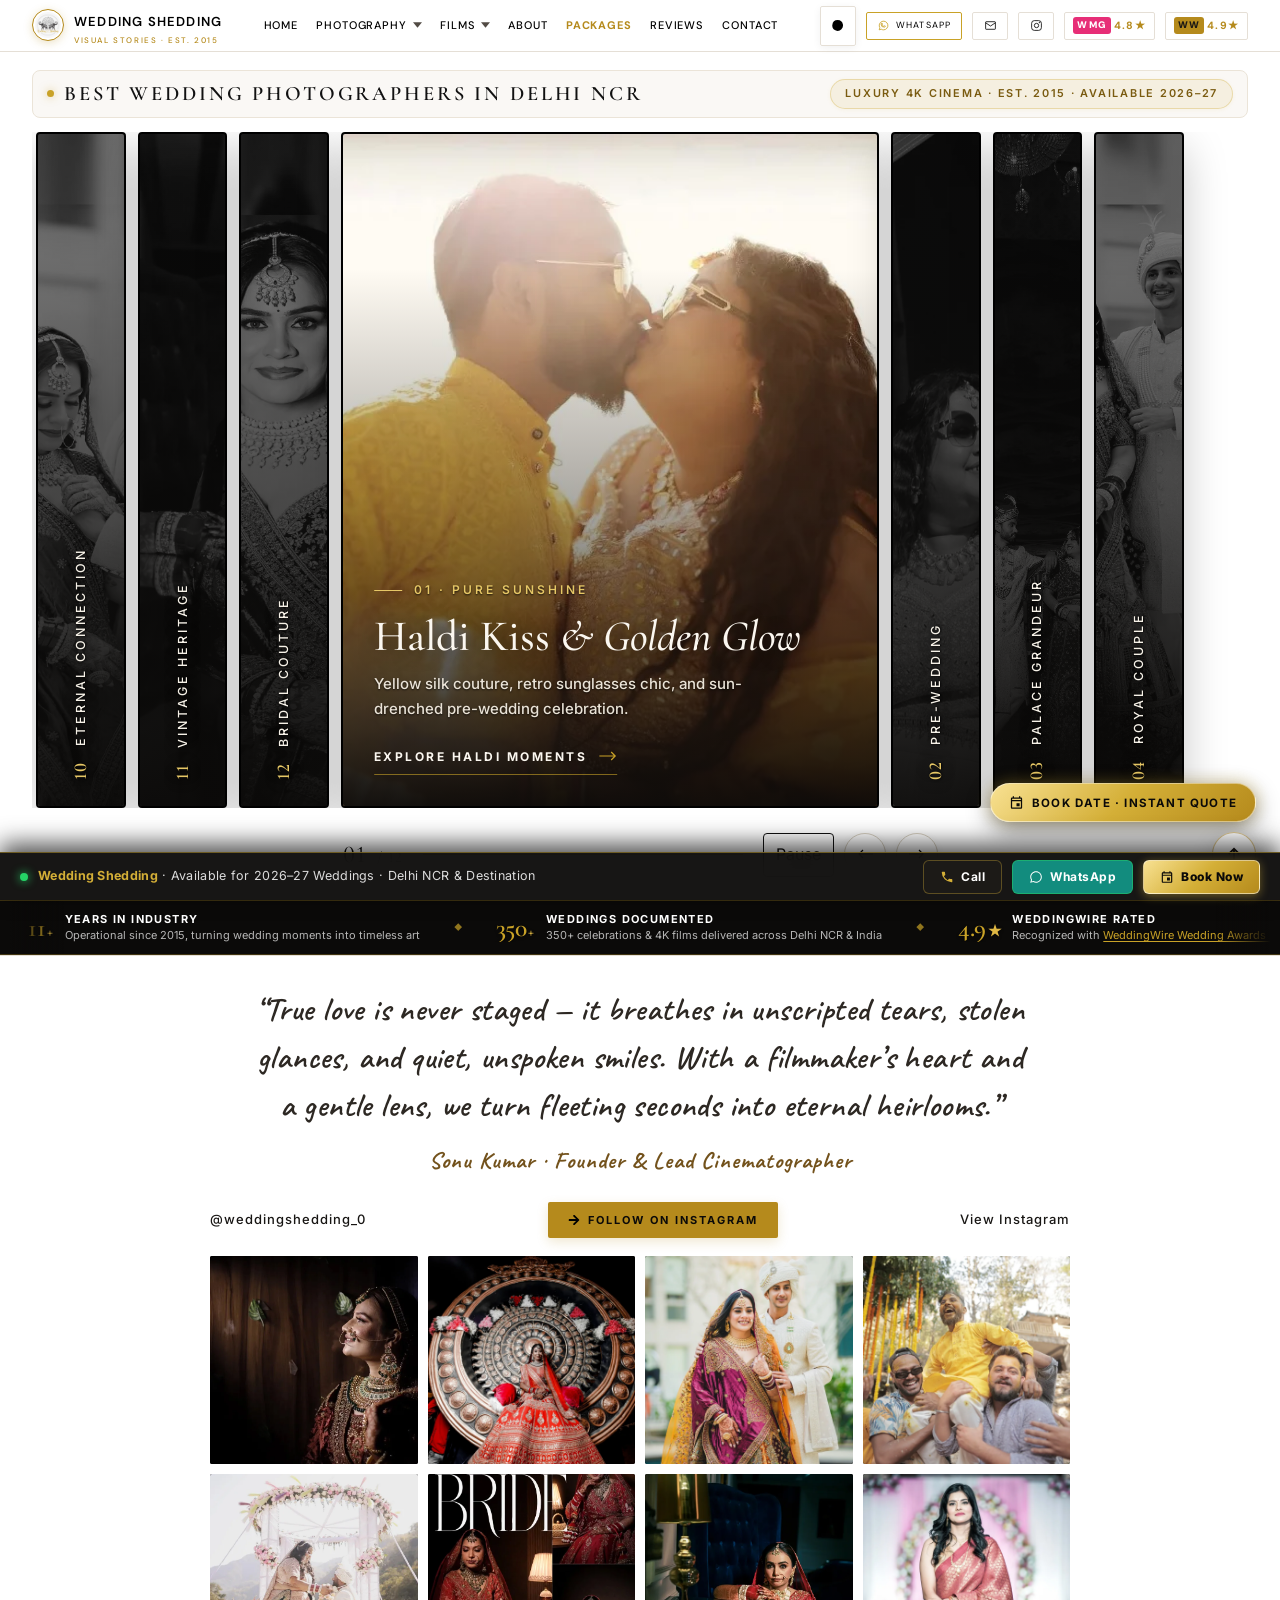
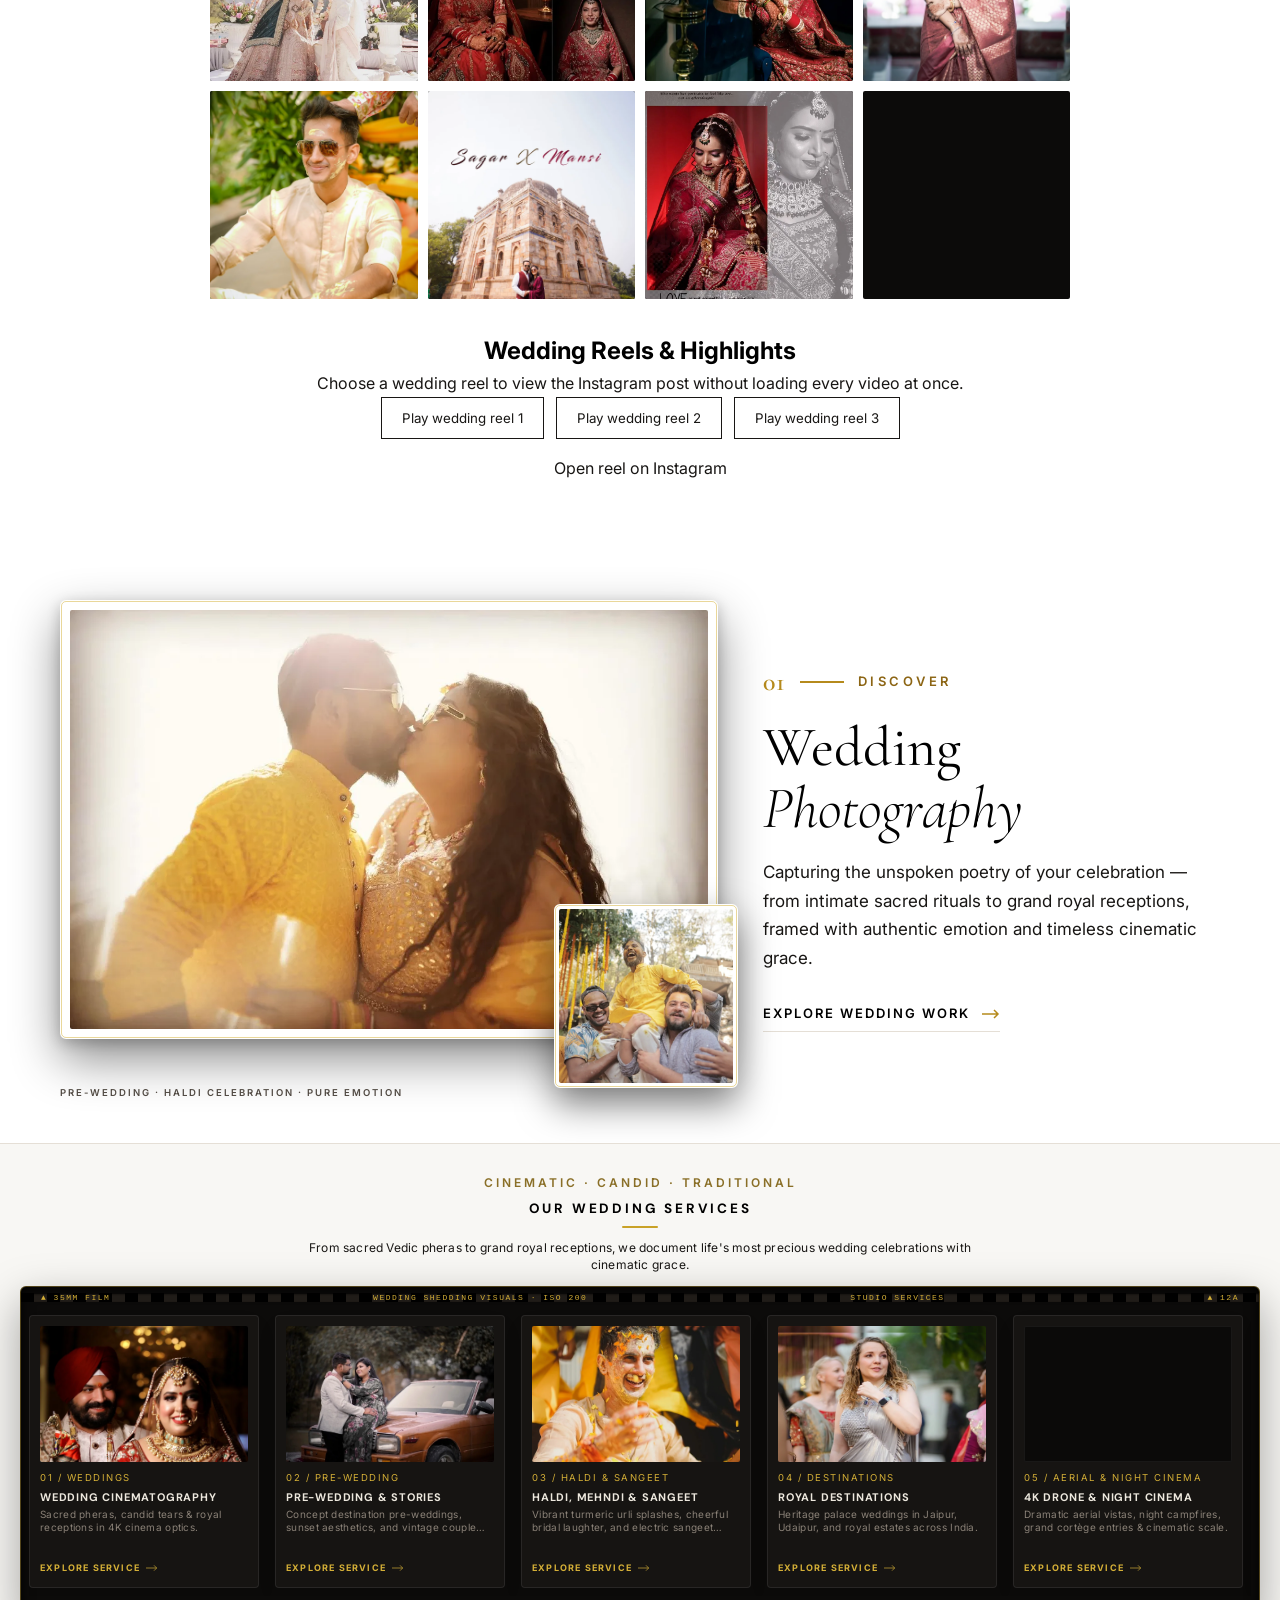
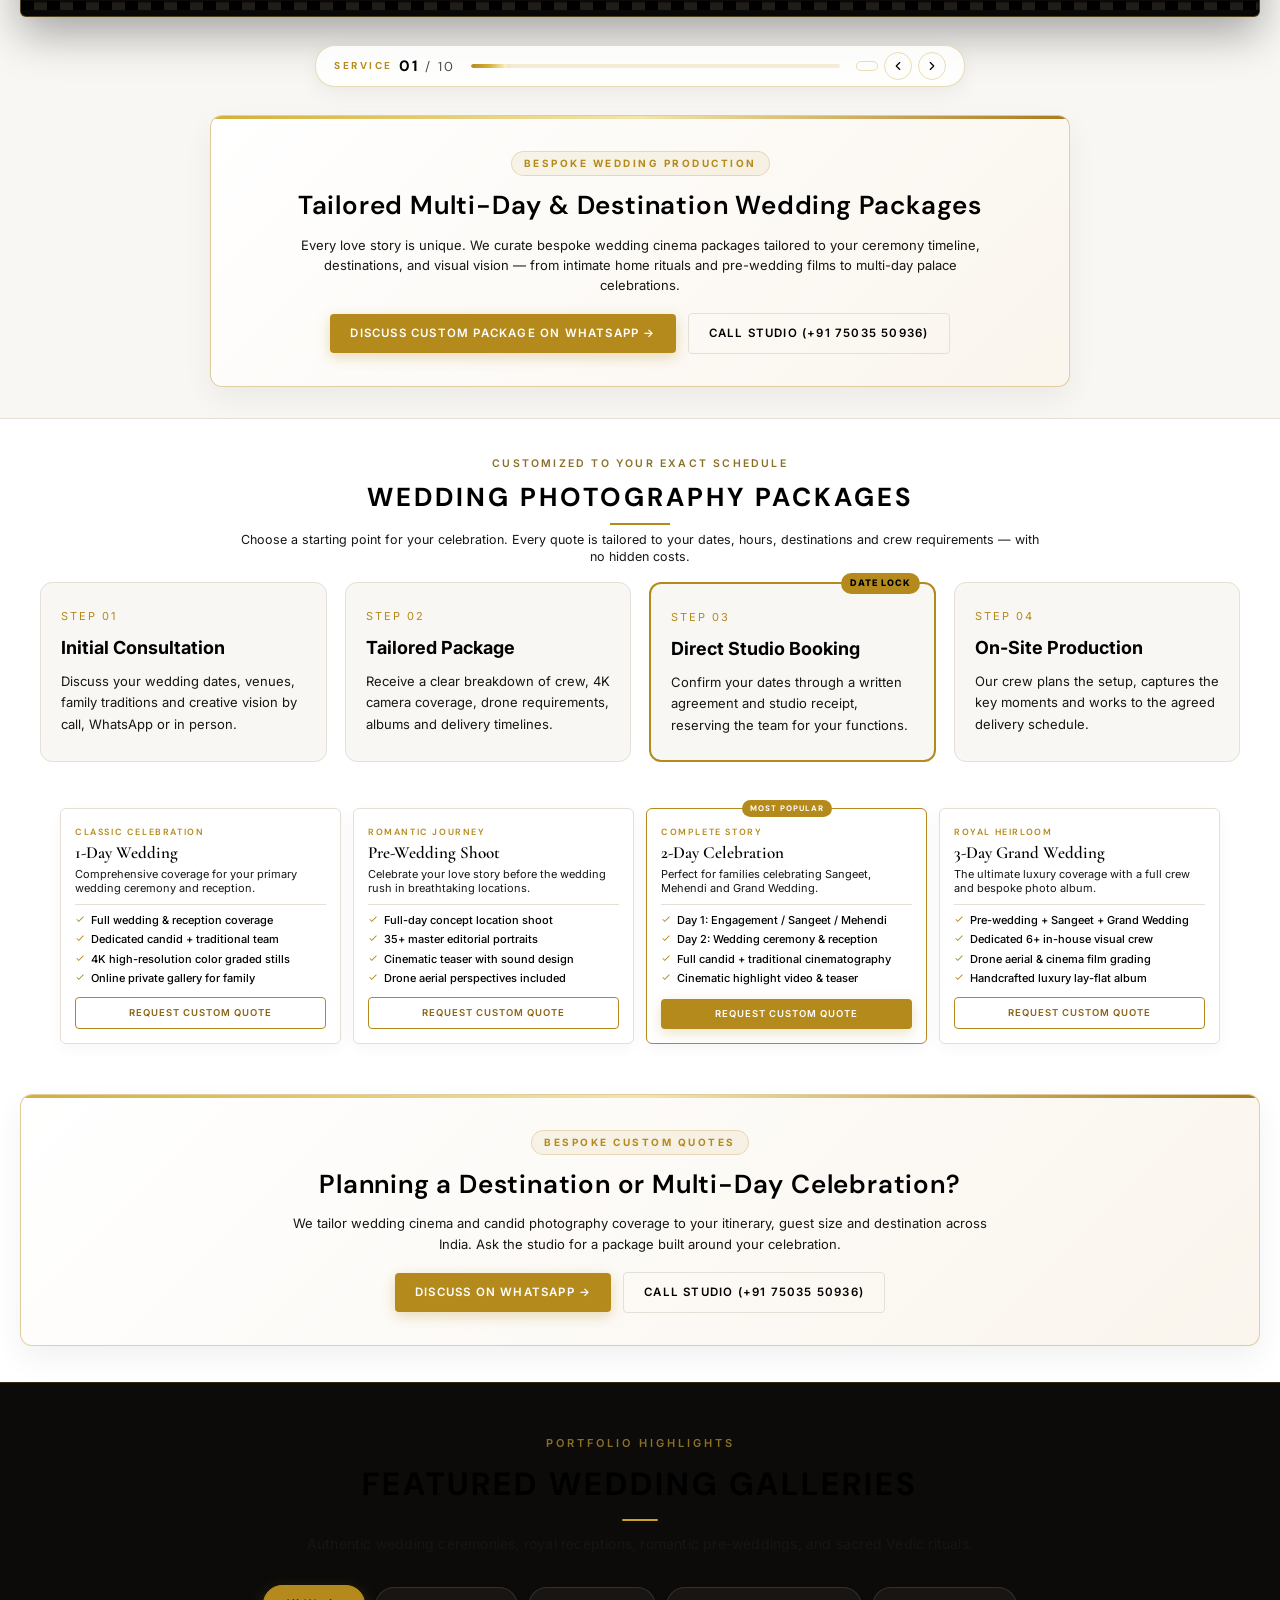
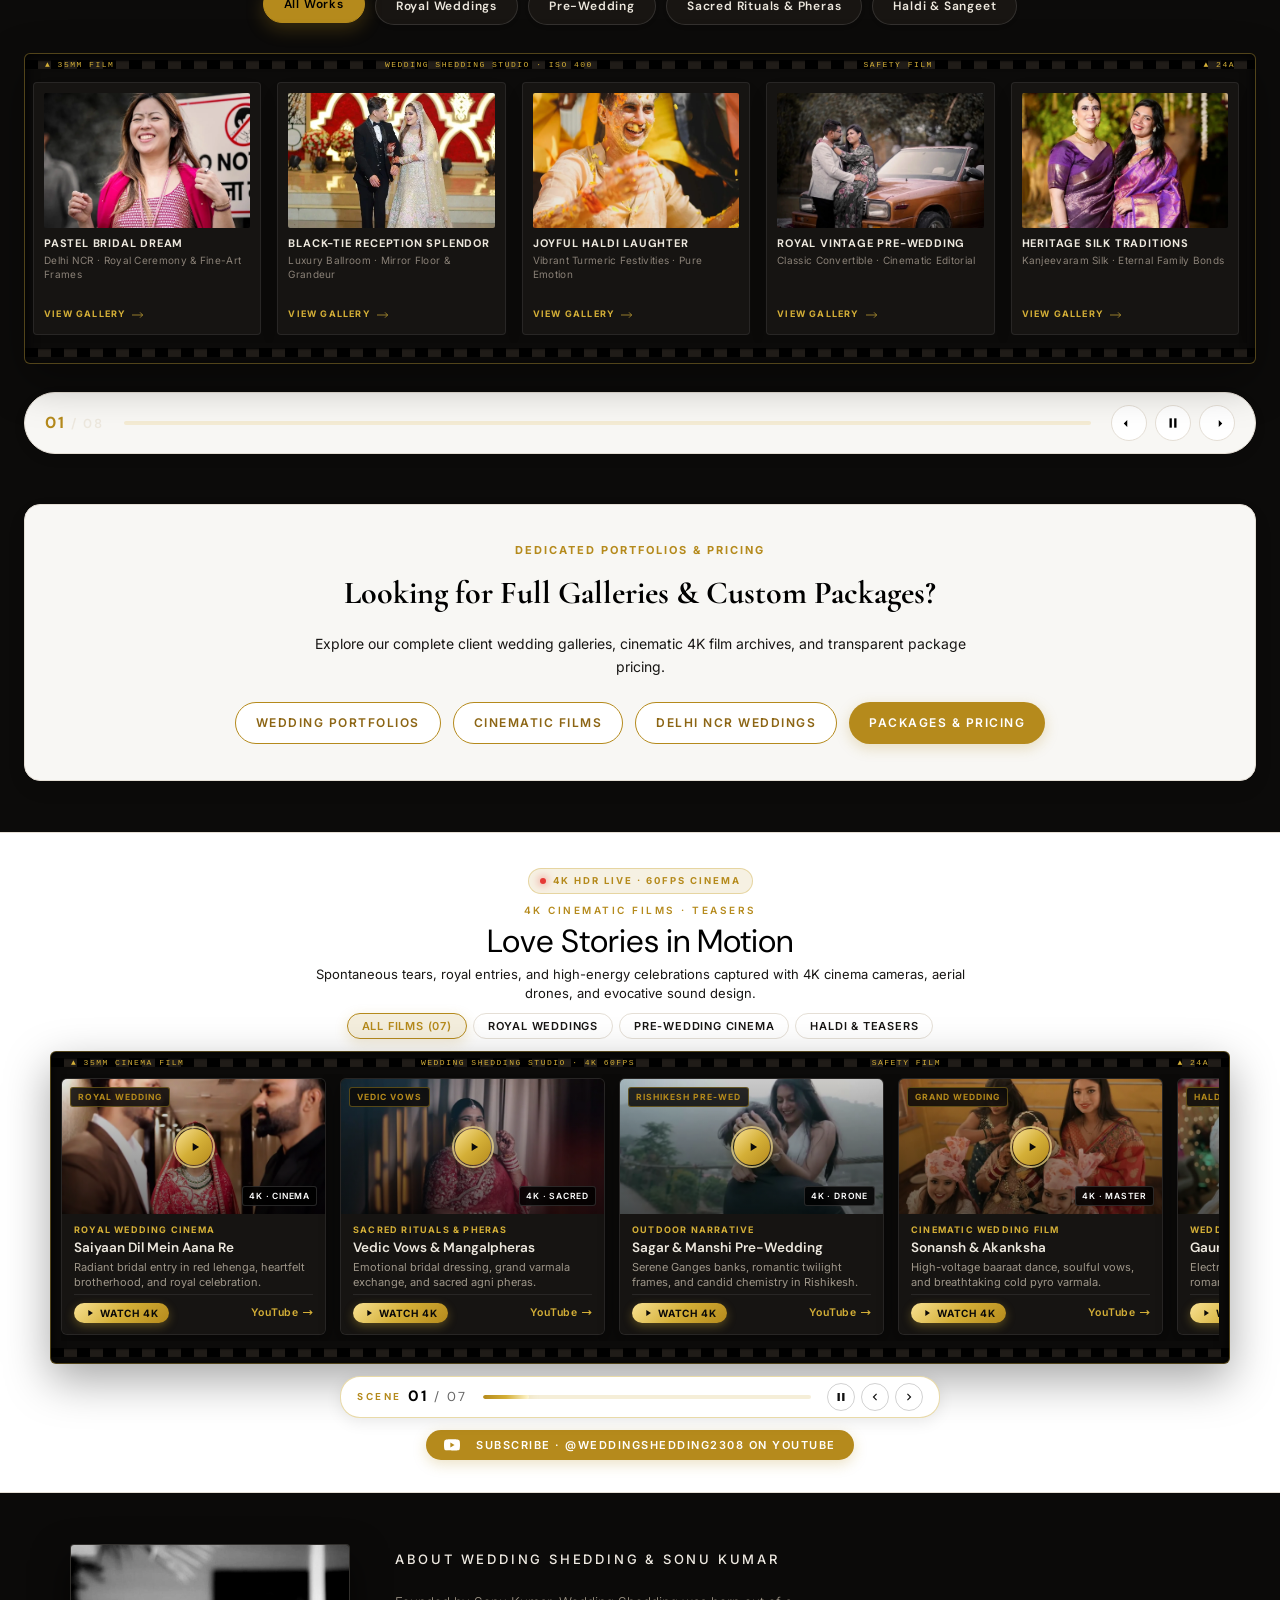
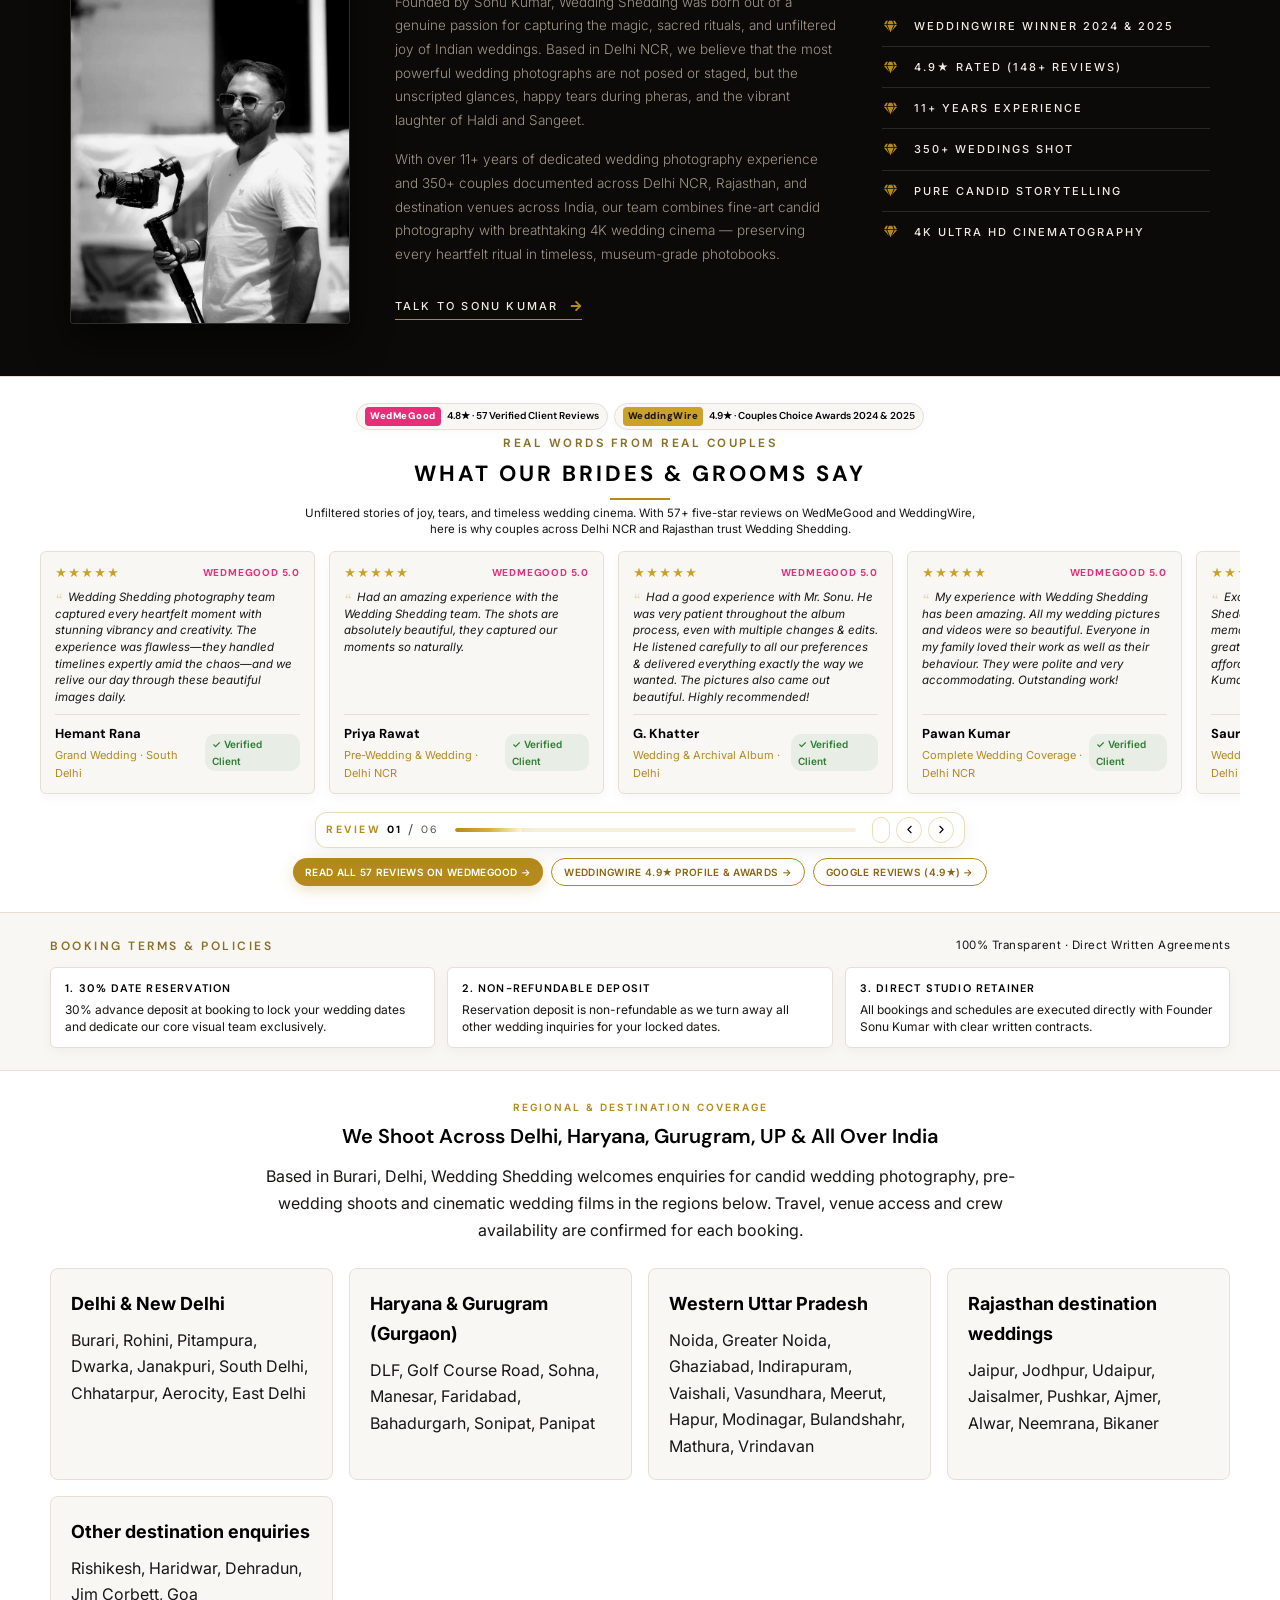
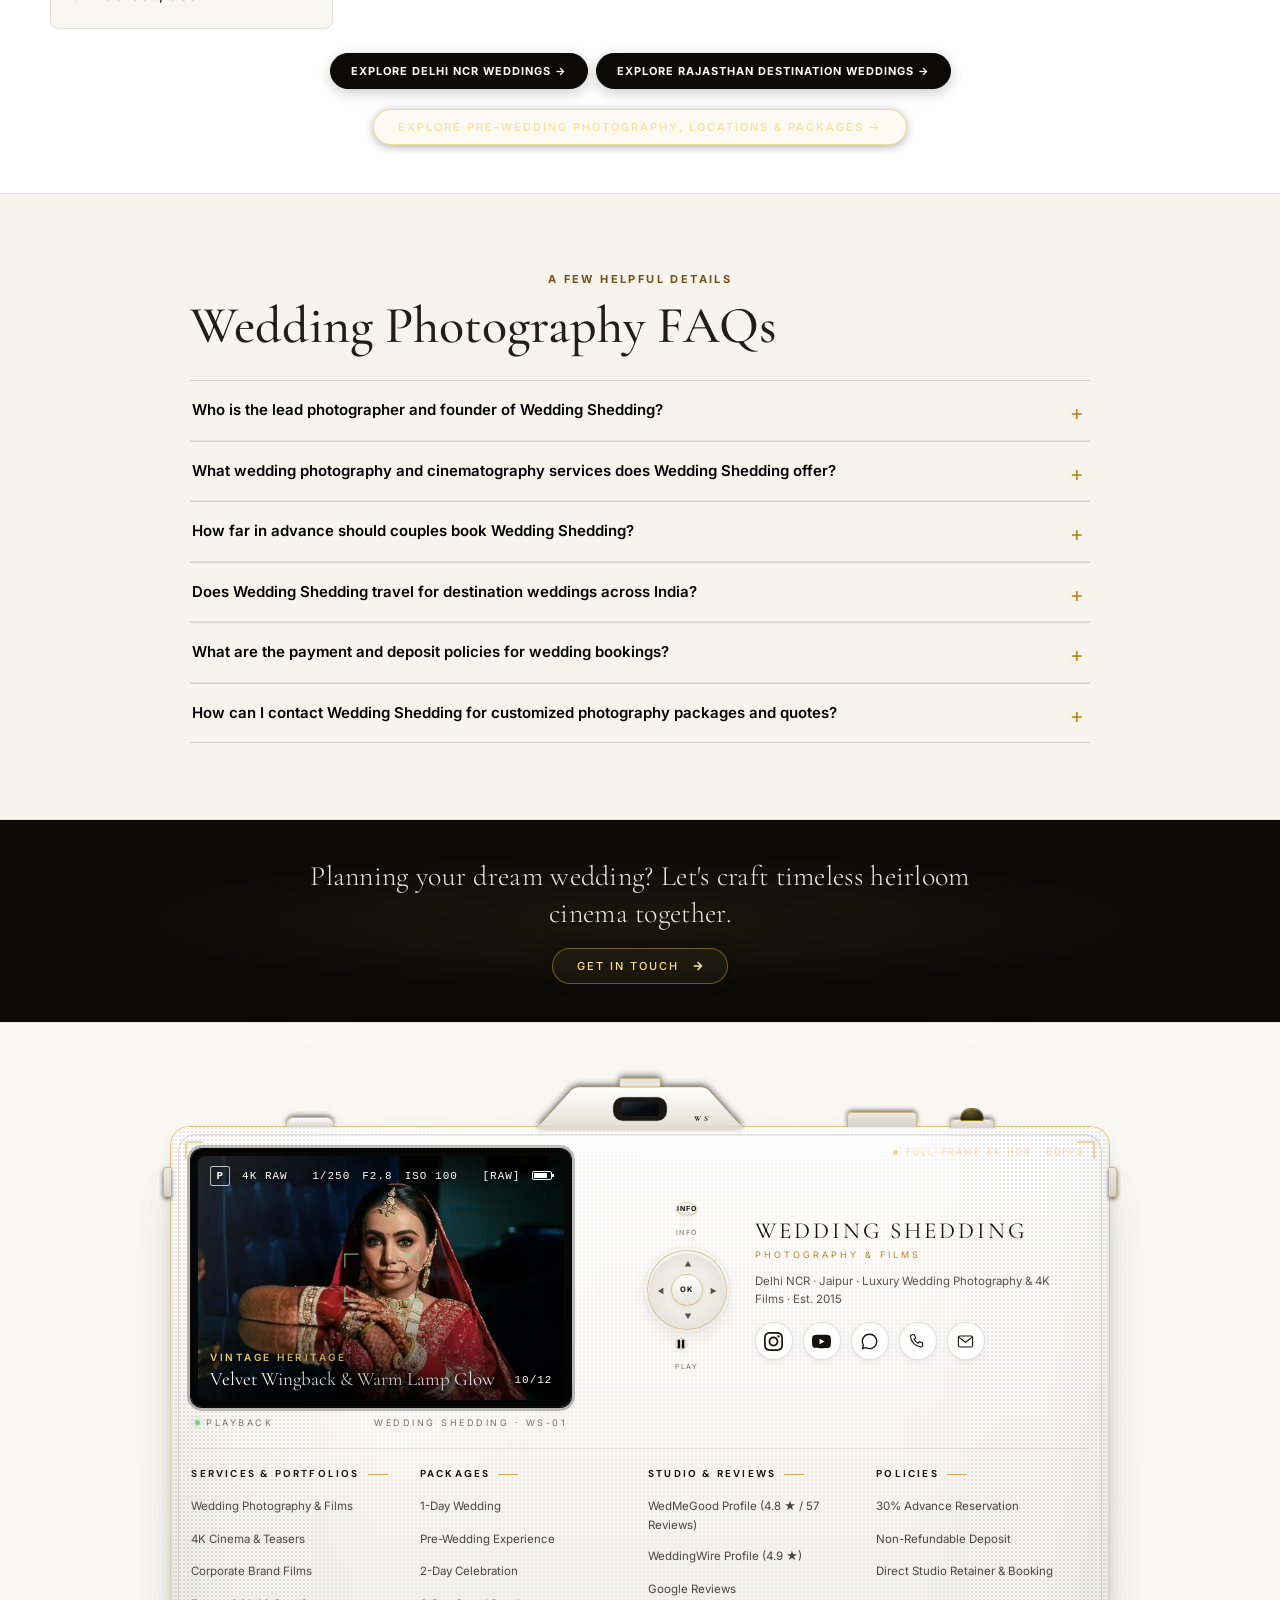
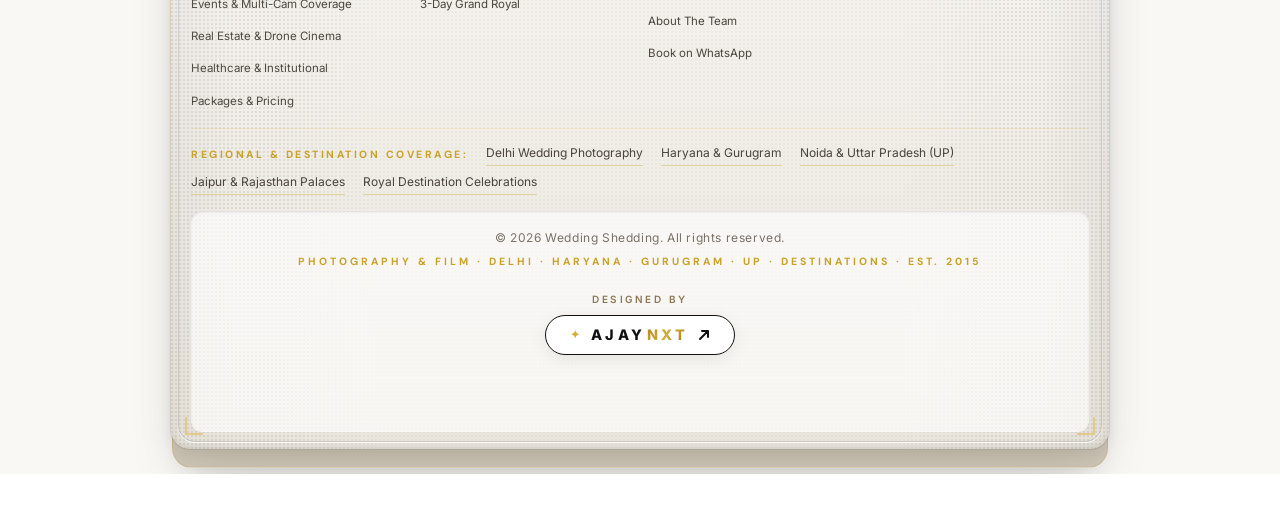
==== commit 2f5fc2e8: "Refresh optimized mobile assets and remove duplicate ticker link from keyboard navigation" ====
--- a/index.html
+++ b/index.html
@@ -73,7 +73,7 @@
   <link rel="stylesheet" href="https://fonts.googleapis.com/css2?family=Alex+Brush&amp;family=Caveat:wght@400;600;700&amp;family=Great+Vibes&amp;family=Cormorant+Garamond:ital,wght@0,300;0,400;0,500;0,600;0,700;1,300;1,400;1,600&amp;family=DM+Sans:ital,opsz,wght@0,9..40,100..1000;1,9..40,100..1000&amp;family=Inter:wght@300;400;500;600;700&amp;family=Playfair+Display:ital,wght@0,400..900;1,400..900&amp;family=Syne:wght@400..800&amp;display=swap">
 
   <!-- Stylesheet -->
-  <link rel="stylesheet" href="assets/css/style.css?v=12">
+  <link rel="stylesheet" href="assets/css/style.css?v=13">
 
   <link rel="preload" as="image" href="assets/images/ws_hero_haldi_kiss_sunglasses.webp" fetchpriority="high">
 
@@ -997,7 +997,7 @@
             <span class="nkx-stats__num">4.9<sup>★</sup></span>
             <div class="nkx-stats__body">
               <span class="nkx-stats__label">WeddingWire Rated</span>
-              <span class="nkx-stats__sub">Recognized with <a href="https://www.weddingwire.in/wedding-photographers/wedding-shedding--e385150" target="_blank" rel="noopener">WeddingWire Wedding Awards 2024 &amp; 2025</a></span>
+              <span class="nkx-stats__sub">Recognized with <a tabindex="-1" href="https://www.weddingwire.in/wedding-photographers/wedding-shedding--e385150" target="_blank" rel="noopener">WeddingWire Wedding Awards 2024 &amp; 2025</a></span>
             </div>
           </div>
           <span class="nkx-stats__sep" aria-hidden="true">&#9670;</span>
@@ -2847,6 +2847,6 @@
   </div>
 
   <!-- Scripts -->
-  <script src="assets/js/main.js?v=14"></script>
+  <script src="assets/js/main.js?v=15"></script>
 </body>
 </html>
--- a/assets/css/style.css
+++ b/assets/css/style.css
@@ -3,7 +3,7 @@
    Warm Ivory, Champagne, Crisp White, Noir Obsidian & Royal Gold Palette
    ============================================================ */
 
-@import url('https://fonts.googleapis.com/css2?family=Alex+Brush&family=Caveat:wght@400;600;700&family=Great+Vibes&family=Cormorant+Garamond:ital,wght@0,300;0,400;0,500;0,600;0,700;1,300;1,400;1,600&family=DM+Sans:ital,opsz,wght@0,9..40,100..1000;1,9..40,100..1000&family=Inter:wght@300;400;500;600;700&family=Playfair+Display:ital,wght@0,600;0,700;0,800;1,600&display=swap');
+/* Web fonts are declared directly in the HTML head to avoid a nested request. */
 
 :root {
   /* Royal Gold Accents */
@@ -9650,3 +9650,15 @@
 :where(a,button,input,textarea,select,summary,[tabindex]):focus-visible{outline:2px solid currentColor;outline-offset:4px}
 body:not(.theme-dark) .nk-locations-eyebrow,body:not(.theme-dark) .ws-seo-faq__eyebrow,body:not(.theme-dark) .nk-signature-author{color:#73521c}
 @media(prefers-reduced-motion:reduce){.nkx-stats__track{animation:none!important}.nkh__item,.nkh__card,.nkh__img{transition:none!important}}
+
+/* Static, readable trust strip on mobile and for reduced-motion users. */
+@media (max-width:767px), (prefers-reduced-motion:reduce) {
+  .nkx-stats .nkx-stats__track { width:100%; animation:none!important; transform:none!important; will-change:auto; }
+  .nkx-stats .nkx-stats__group[aria-hidden="true"] { display:none; }
+  .nkx-stats .nkx-stats__group:not([aria-hidden="true"]) { width:100%; display:grid; grid-template-columns:repeat(2,minmax(0,1fr)); gap:16px 10px; padding:12px; }
+  .nkx-stats .nkx-stats__item { min-width:0; white-space:normal; padding:4px; align-items:flex-start; flex-direction:column; gap:6px; }
+  .nkx-stats .nkx-stats__sep { display:none; }
+  .nkx-stats .nkx-stats__body { min-width:0; }
+  .nkx-stats .nkx-stats__sub { overflow-wrap:anywhere; }
+}
+.nkx-stats:focus-within .nkx-stats__track { animation-play-state:paused; }
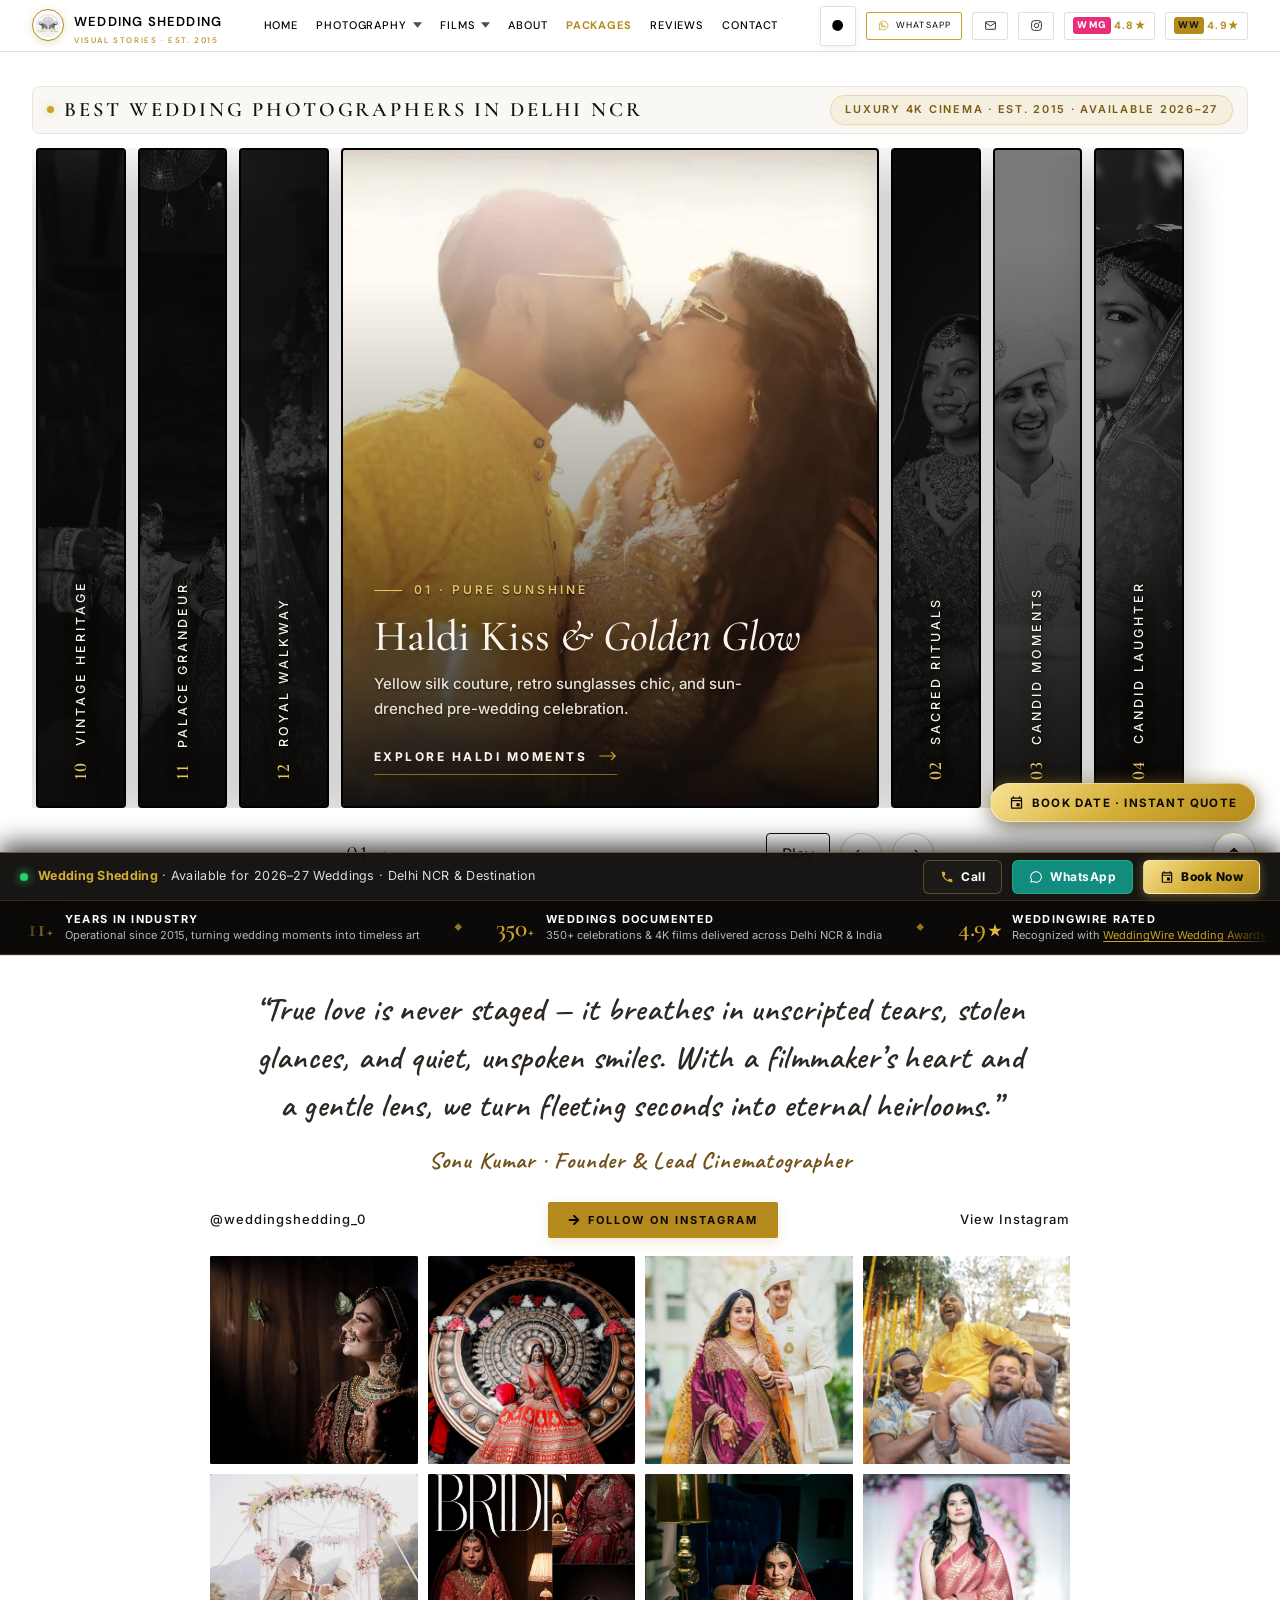
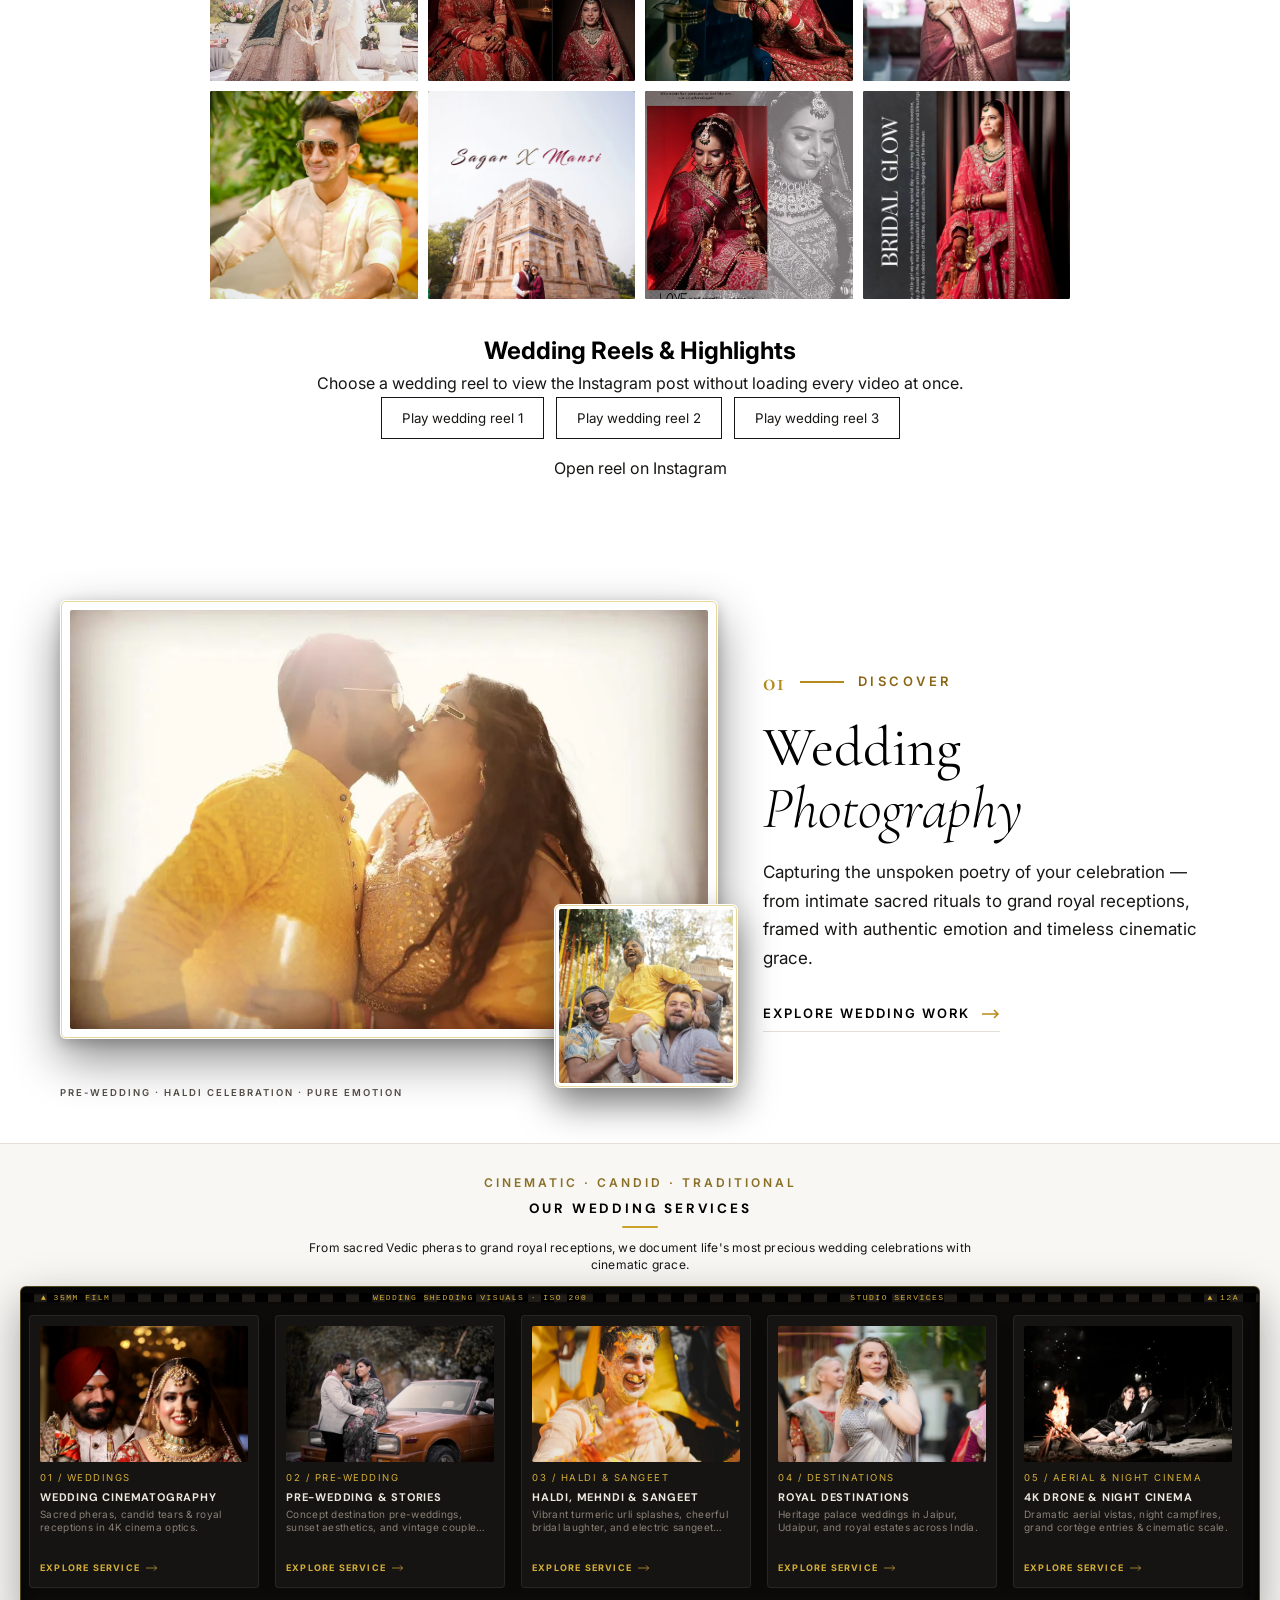
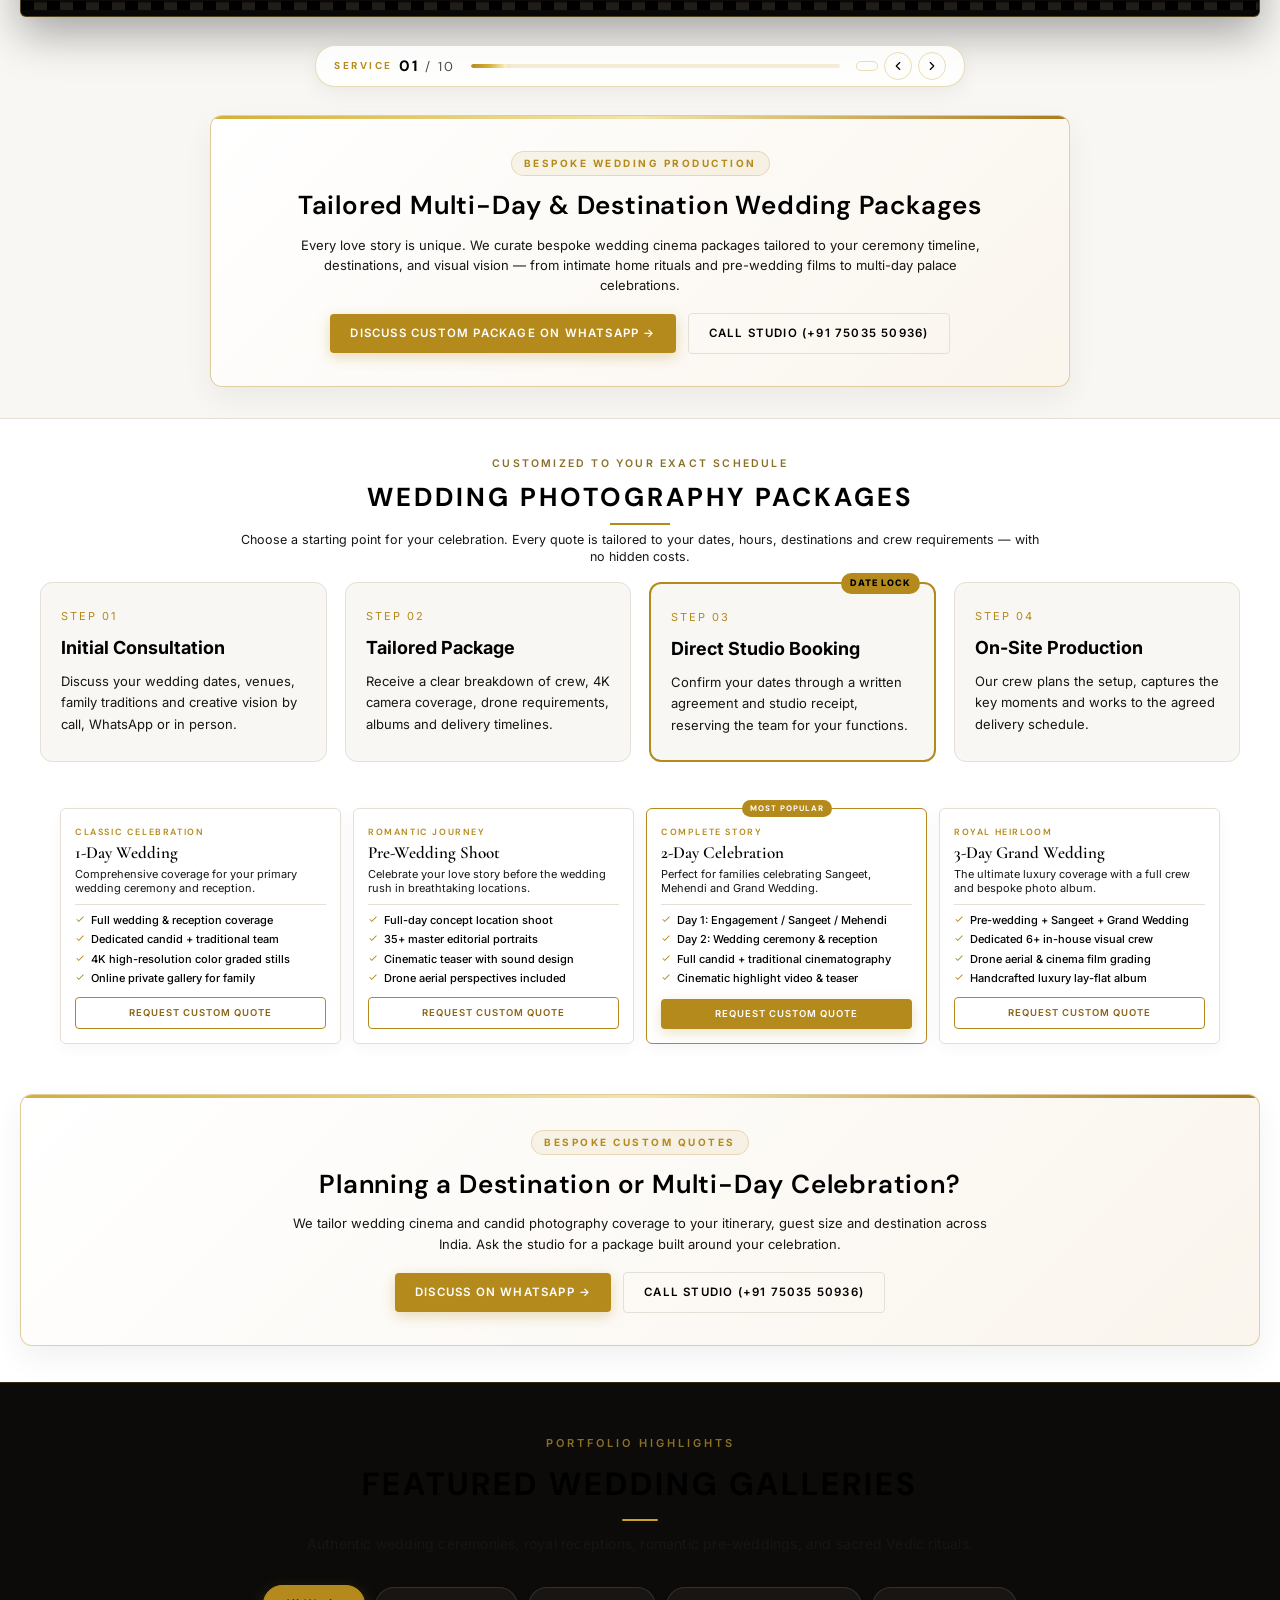
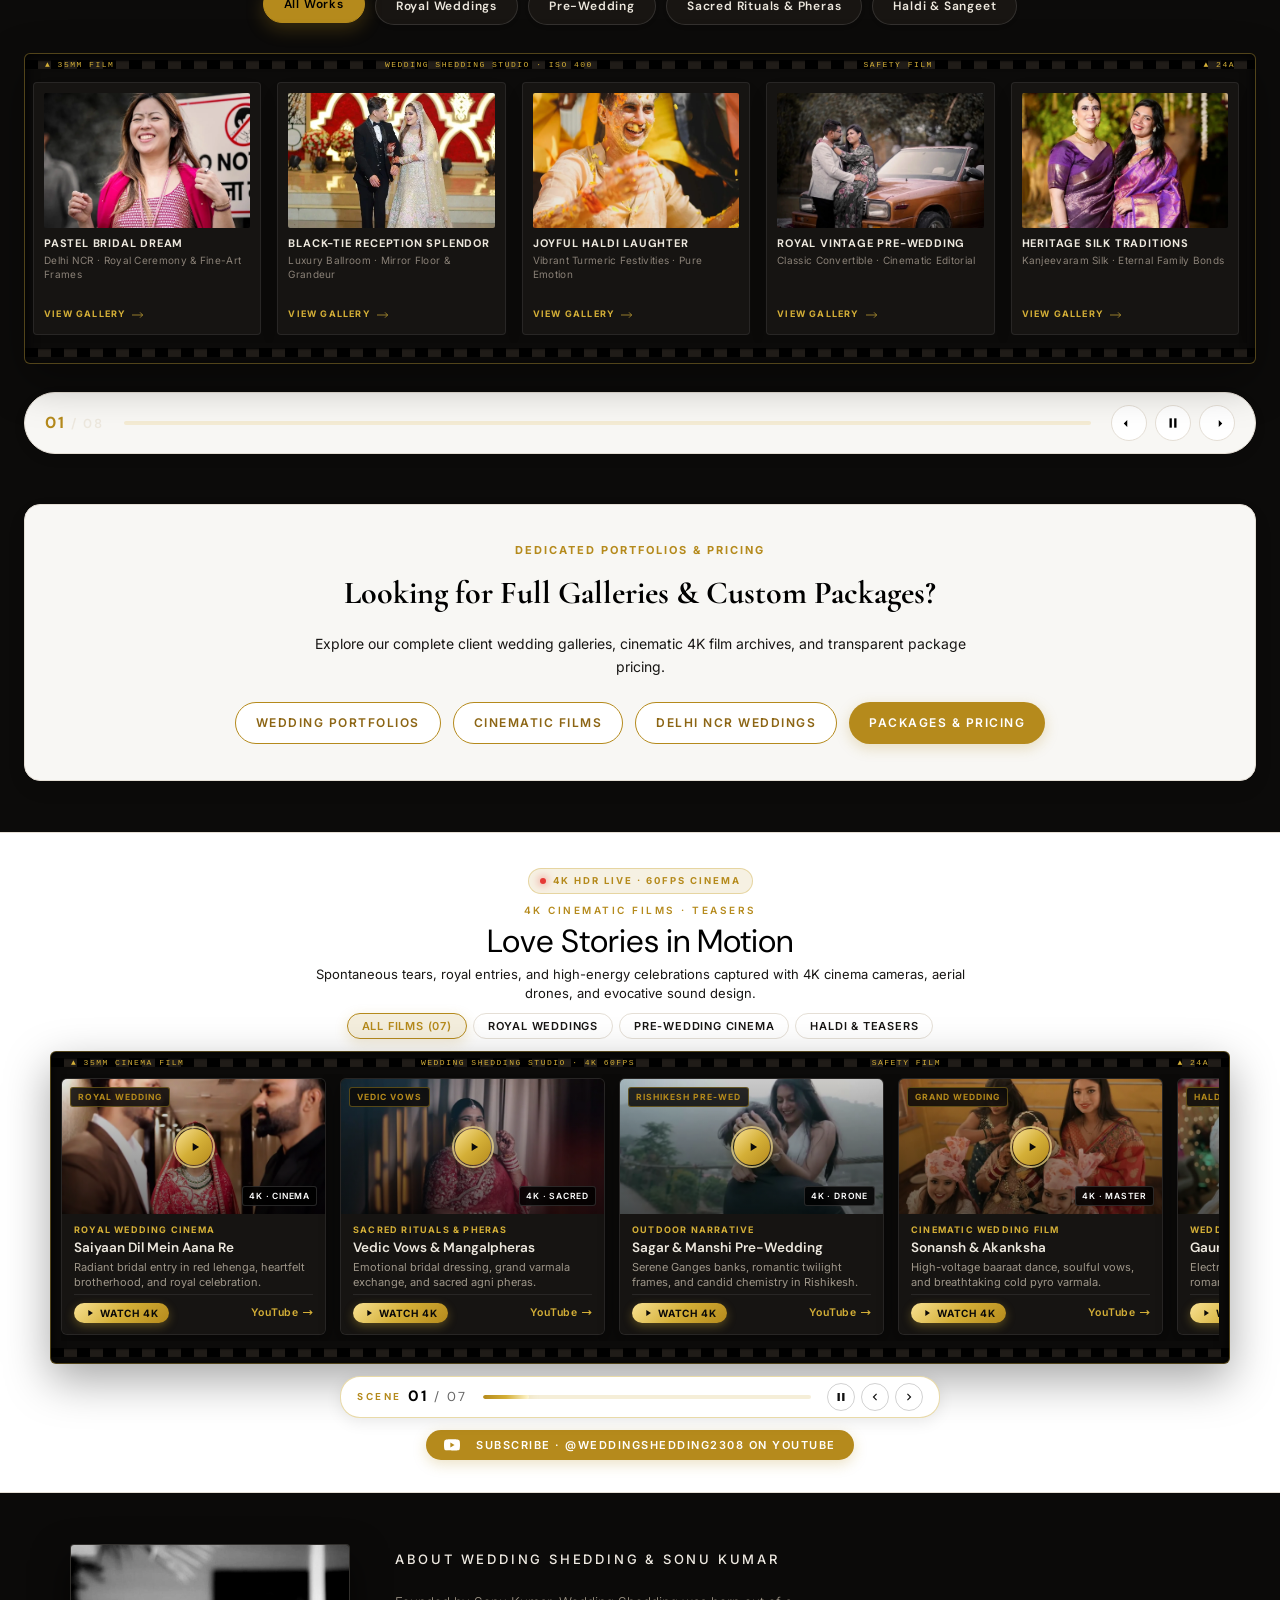
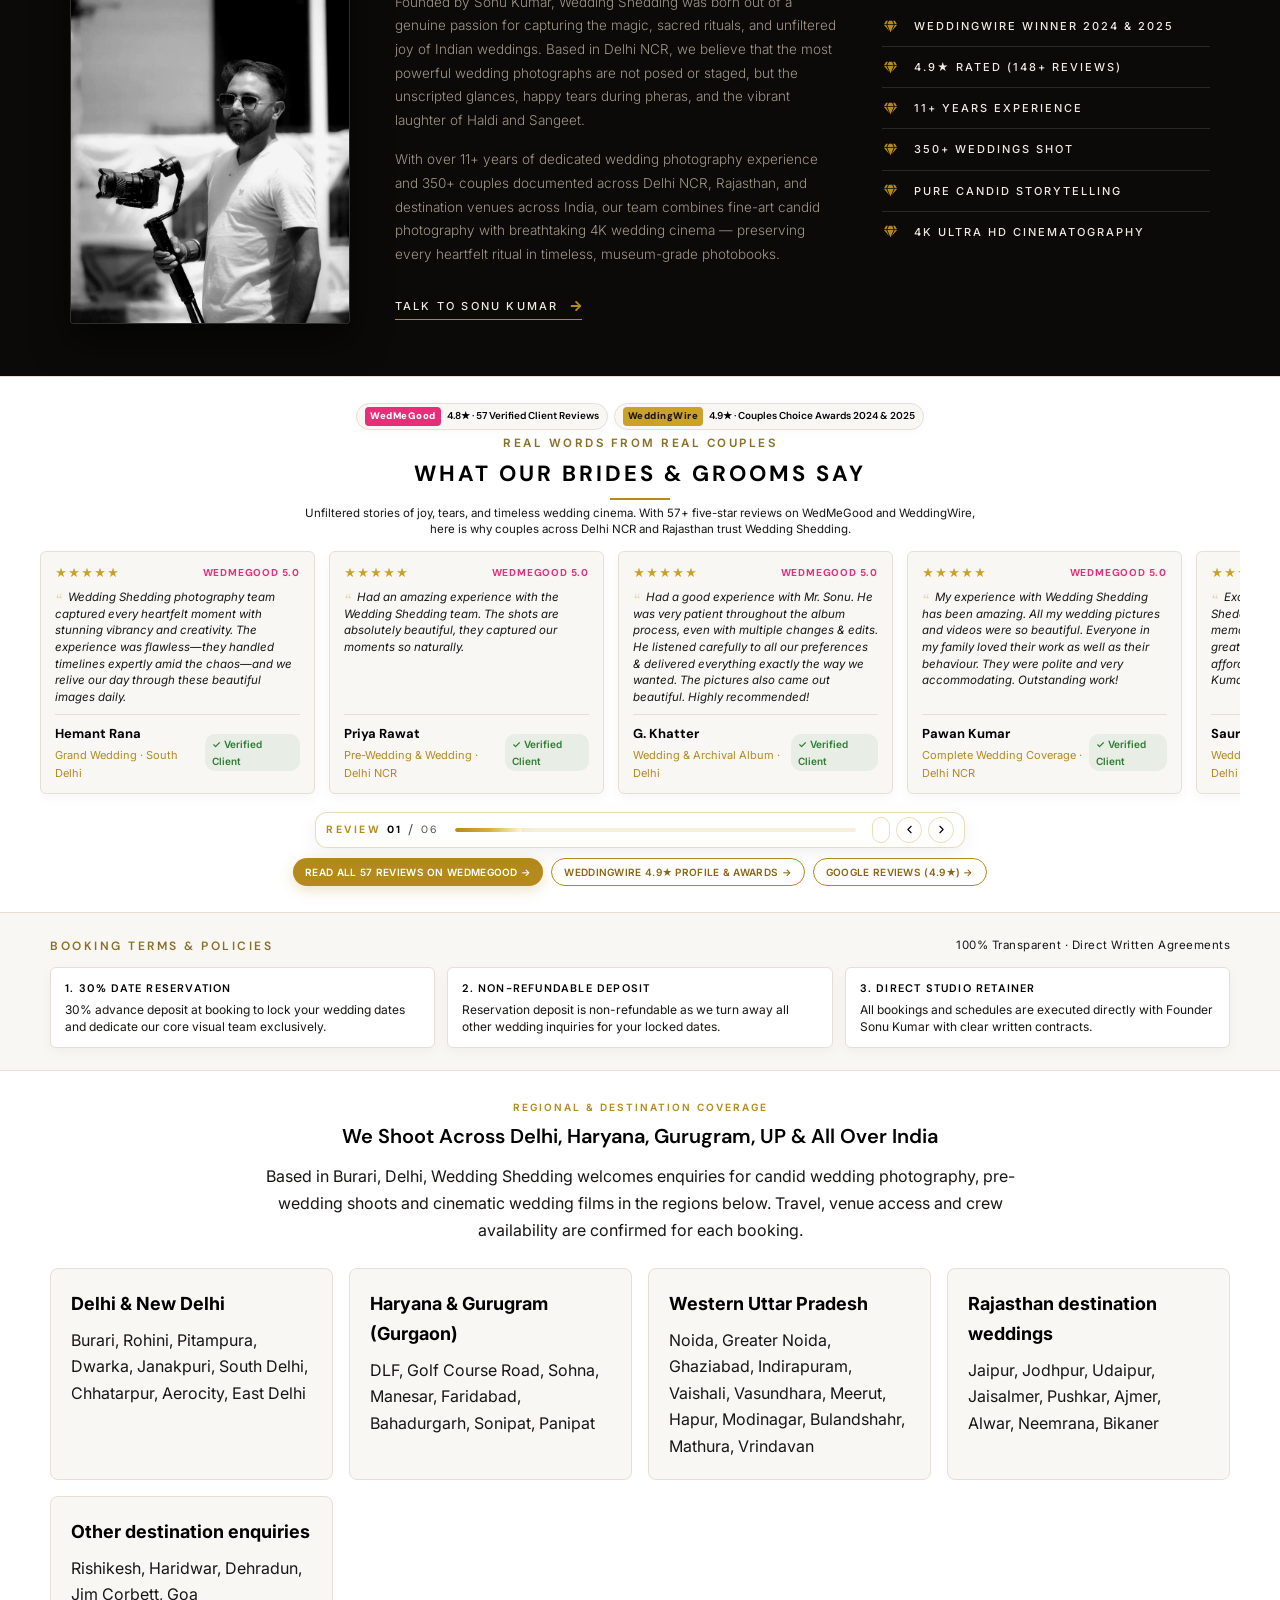
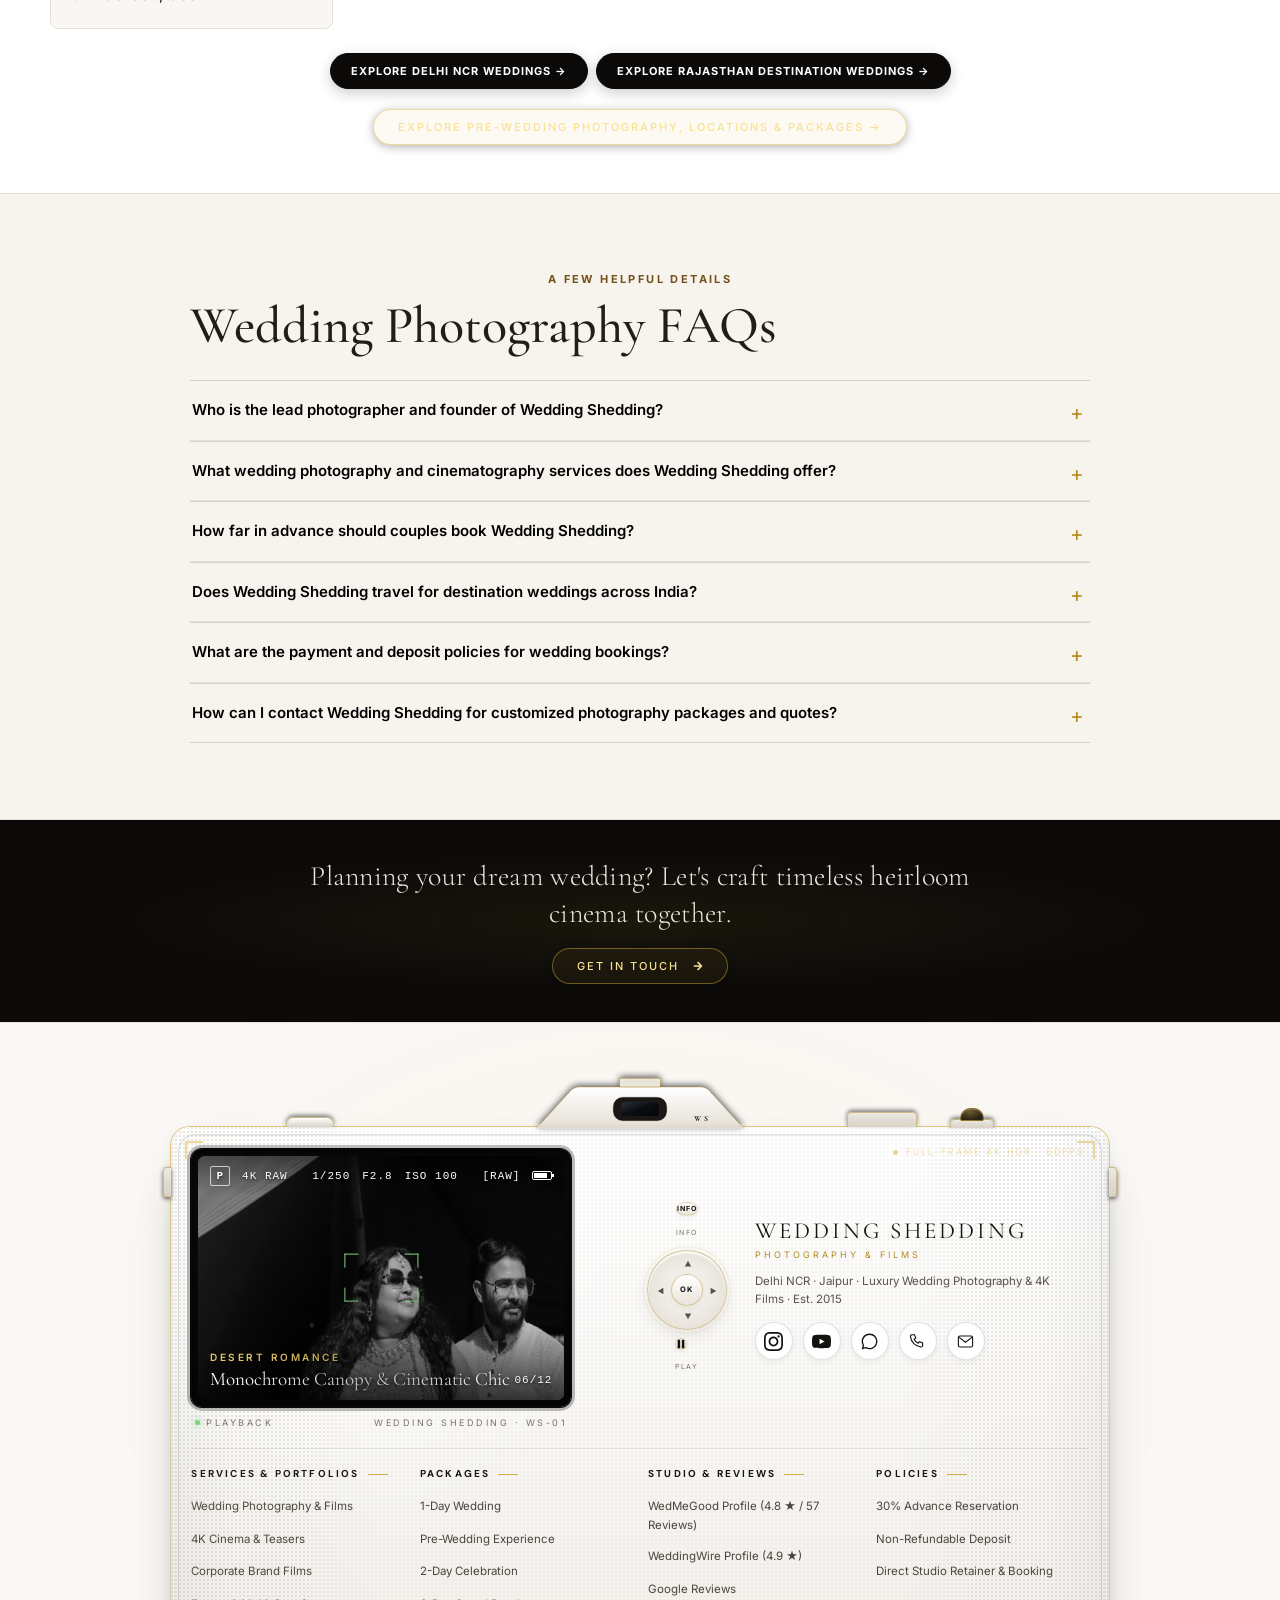
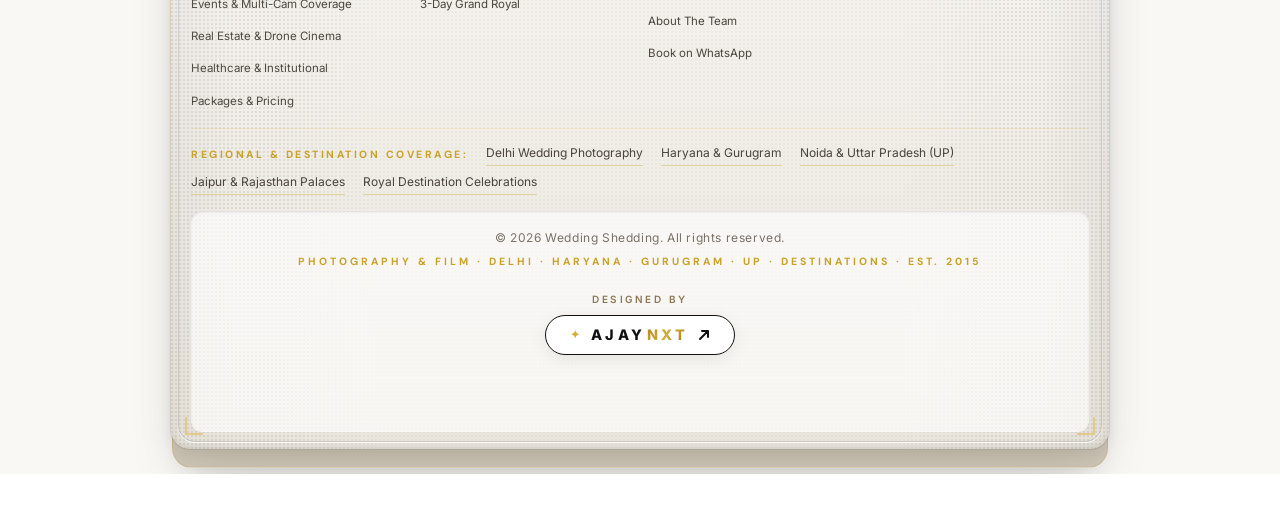
==== commit da8b61d6: "Avoid render blocking font stylesheet and publish stable mobile hero assets" ====
--- a/index.html
+++ b/index.html
@@ -70,10 +70,11 @@
   <!-- Google Fonts (Optimized: 2 Families) -->
   <link rel="preconnect" href="https://fonts.googleapis.com">
   <link rel="preconnect" href="https://fonts.gstatic.com" crossorigin>
-  <link rel="stylesheet" href="https://fonts.googleapis.com/css2?family=Alex+Brush&amp;family=Caveat:wght@400;600;700&amp;family=Great+Vibes&amp;family=Cormorant+Garamond:ital,wght@0,300;0,400;0,500;0,600;0,700;1,300;1,400;1,600&amp;family=DM+Sans:ital,opsz,wght@0,9..40,100..1000;1,9..40,100..1000&amp;family=Inter:wght@300;400;500;600;700&amp;family=Playfair+Display:ital,wght@0,400..900;1,400..900&amp;family=Syne:wght@400..800&amp;display=swap">
+  <link rel="stylesheet" href="https://fonts.googleapis.com/css2?family=Alex+Brush&amp;family=Caveat:wght@400;600;700&amp;family=Great+Vibes&amp;family=Cormorant+Garamond:ital,wght@0,300;0,400;0,500;0,600;0,700;1,300;1,400;1,600&amp;family=DM+Sans:ital,opsz,wght@0,9..40,100..1000;1,9..40,100..1000&amp;family=Inter:wght@300;400;500;600;700&amp;family=Playfair+Display:ital,wght@0,400..900;1,400..900&amp;family=Syne:wght@400..800&amp;display=optional" media="print" onload="this.media='all'">
+  <noscript><link rel="stylesheet" href="https://fonts.googleapis.com/css2?family=Alex+Brush&amp;family=Caveat:wght@400;600;700&amp;family=Great+Vibes&amp;family=Cormorant+Garamond:ital,wght@0,300;0,400;0,500;0,600;0,700;1,300;1,400;1,600&amp;family=DM+Sans:ital,opsz,wght@0,9..40,100..1000;1,9..40,100..1000&amp;family=Inter:wght@300;400;500;600;700&amp;family=Playfair+Display:ital,wght@0,400..900;1,400..900&amp;family=Syne:wght@400..800&amp;display=optional"></noscript>
 
   <!-- Stylesheet -->
-  <link rel="stylesheet" href="assets/css/style.css?v=13">
+  <link rel="stylesheet" href="assets/css/style.css?v=14">
 
   <link rel="preload" as="image" href="assets/images/ws_hero_haldi_kiss_sunglasses.webp" fetchpriority="high">
 
@@ -917,7 +918,7 @@
       <span class="nkh__count" aria-live="off"><b>01</b> / 12</span>
       <span class="nkh__bar" aria-hidden="true"><i></i></span>
       <span class="nkh__btns">
-        <button type="button" class="nkh__pause" aria-pressed="false">Pause</button>
+        <button type="button" class="nkh__pause" aria-pressed="true">Play</button>
         <button class="nkh__btn nkh__btn--prev" type="button" aria-label="Previous service">
           <svg aria-hidden="true" viewBox="0 0 16 10"><path d="M0 5h14M10 1l4 4-4 4"></path></svg>
         </button>
@@ -2847,6 +2848,6 @@
   </div>
 
   <!-- Scripts -->
-  <script src="assets/js/main.js?v=15"></script>
+  <script src="assets/js/main.js?v=16"></script>
 </body>
 </html>
--- a/assets/css/style.css
+++ b/assets/css/style.css
@@ -9662,3 +9662,23 @@
   .nkx-stats .nkx-stats__sub { overflow-wrap:anywhere; }
 }
 .nkx-stats:focus-within .nkx-stats__track { animation-play-state:paused; }
+
+/* Stable first paint: reserve the hero geometry before JavaScript starts. */
+.nkh__stage { min-width:0; }
+.nkh__item { box-sizing:border-box; }
+@media (max-width:767px) {
+  .nkh { --top:68px; height:auto; min-height:0; max-height:none; grid-template-rows:auto auto auto; padding:calc(var(--top) + 12px) 12px 20px; row-gap:12px; }
+  .nkh .nkh__stage { height:clamp(360px,calc(100svh - 210px),620px); }
+  .nkh .nkh__list { width:100%; }
+  .nkh .nkh__item:not(:nth-child(5)) { display:none; }
+  .nkh .nkh__item:nth-child(5) { display:block; flex:0 0 100%; width:100%; margin:0; opacity:1; transition:none; }
+  .nkh .nkh__item:nth-child(5) .nkh__img { left:0; width:100%!important; height:100%!important; transform:none; filter:none; transition:none; }
+  .nkh .nkh__body { width:100%; max-width:100%; }
+  .nkh .nkh__item:nth-child(5) :is(.nkh__kicker,.nkh__name,.nkh__desc,.nkh__go) { opacity:1; transform:none; transition:none; }
+  .nkh .nkh__ctrl { width:100%; padding:0; gap:8px; grid-template-columns:auto minmax(0,1fr) auto; }
+  .nkh .nkh__btns { gap:6px; }
+  .nkh .nkh__header { min-height:66px; }
+  .nkh .nkh__header h1 { font-family:Georgia,serif!important; }
+  .nkh .nkh__subtitle { font-family:Arial,sans-serif!important; }
+}
+.nkh .nkh__pause { min-width:64px; }
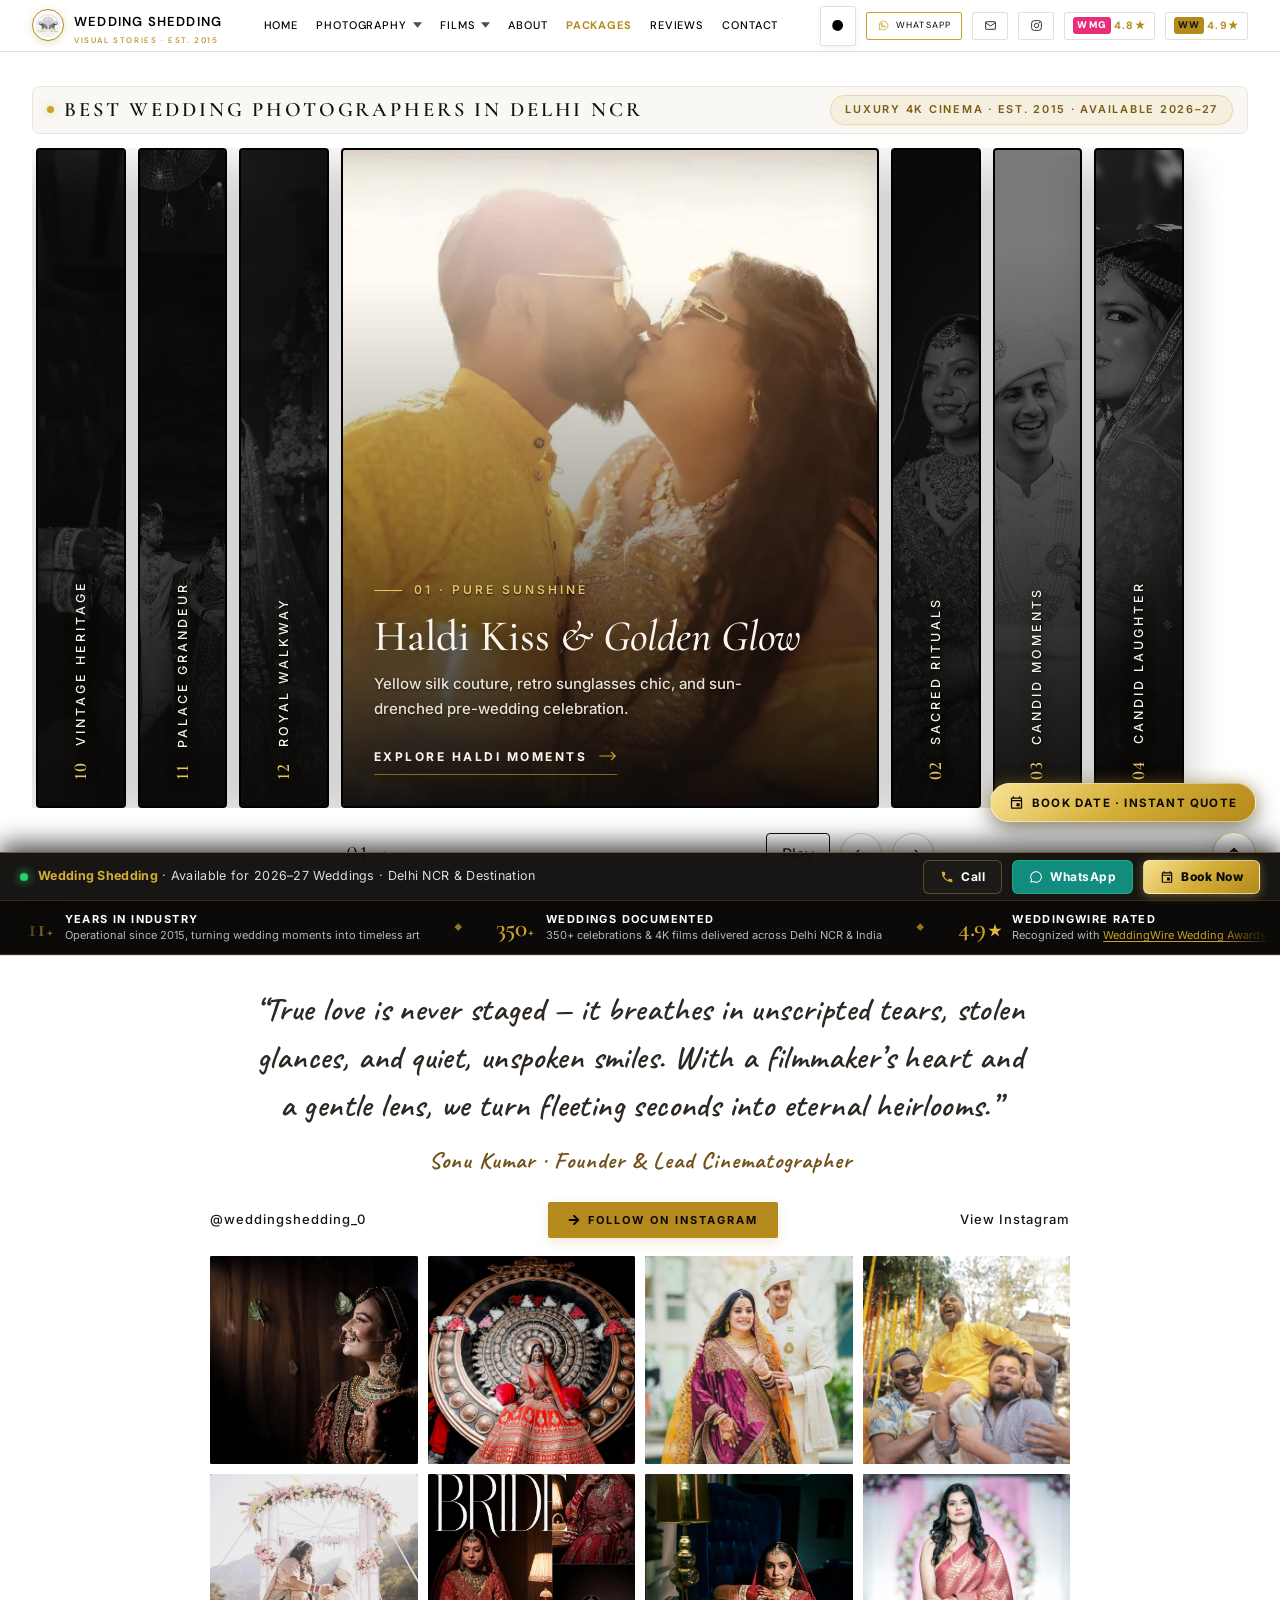
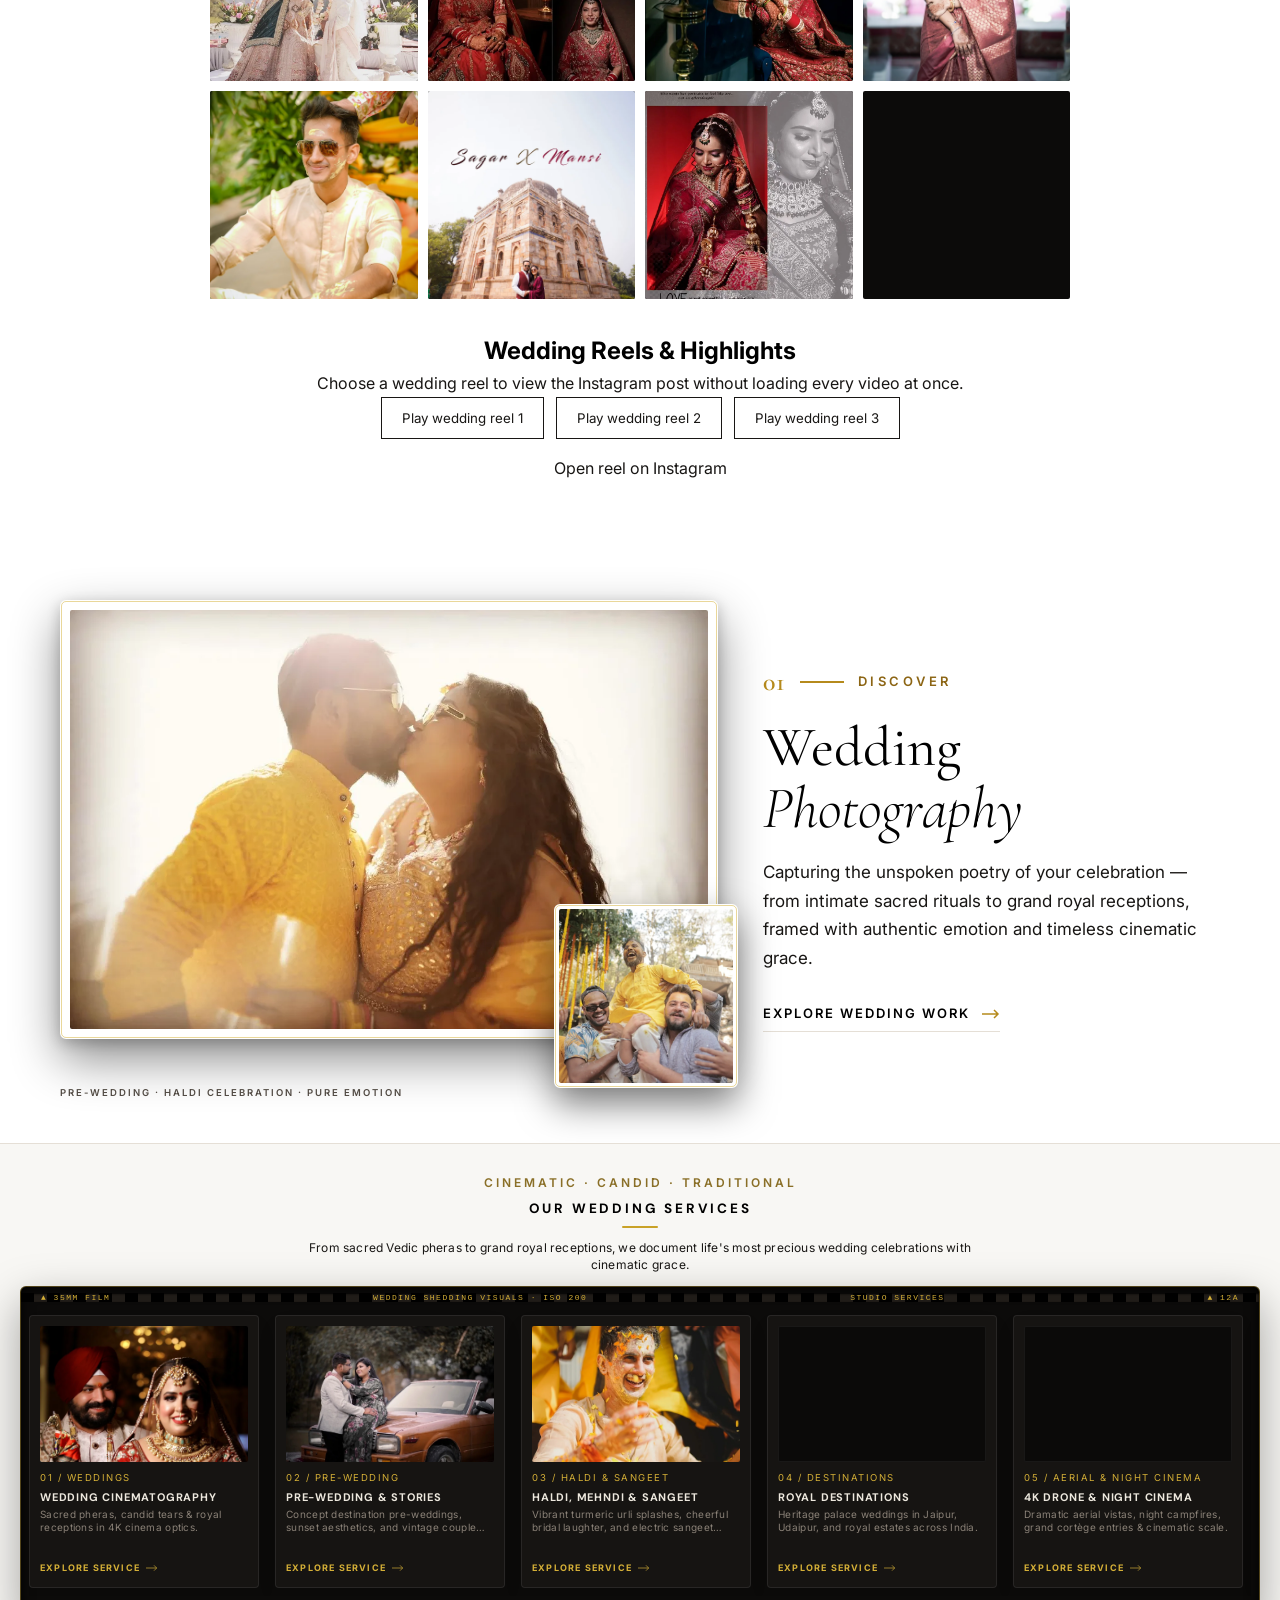
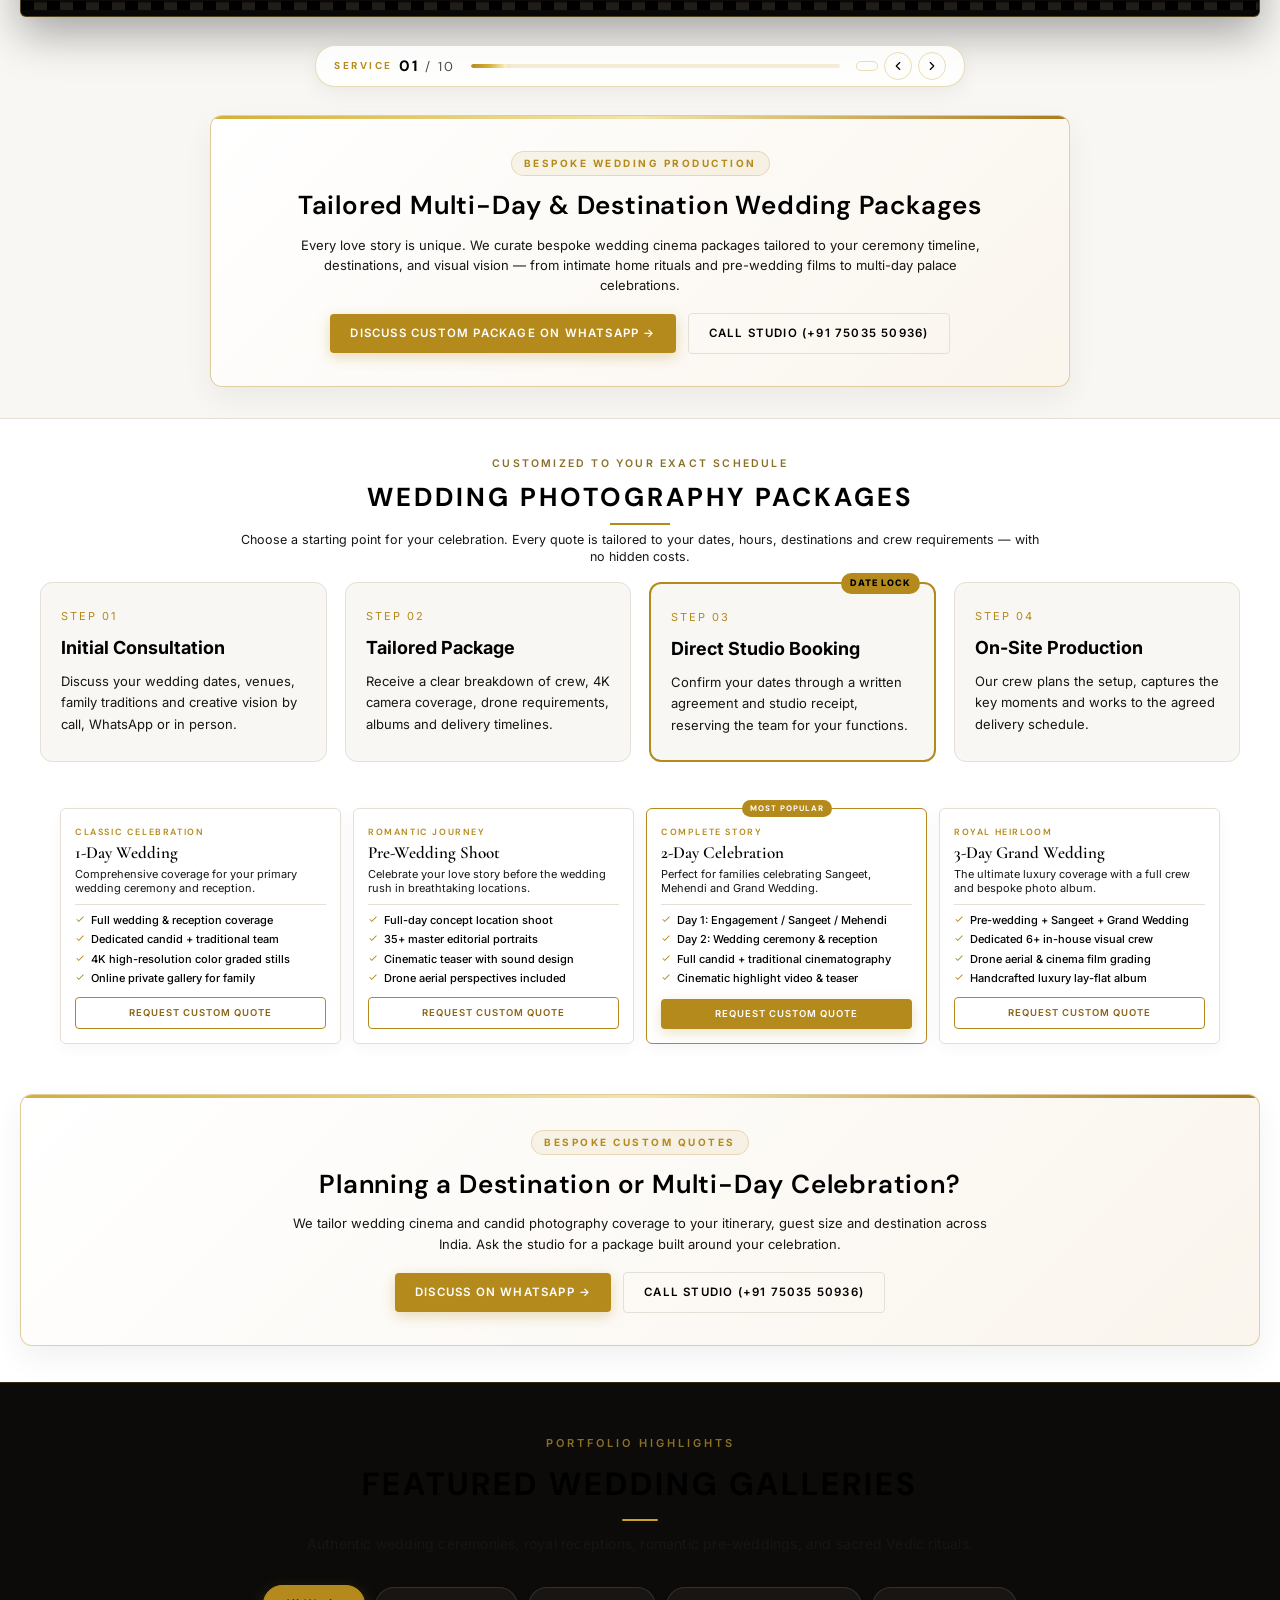
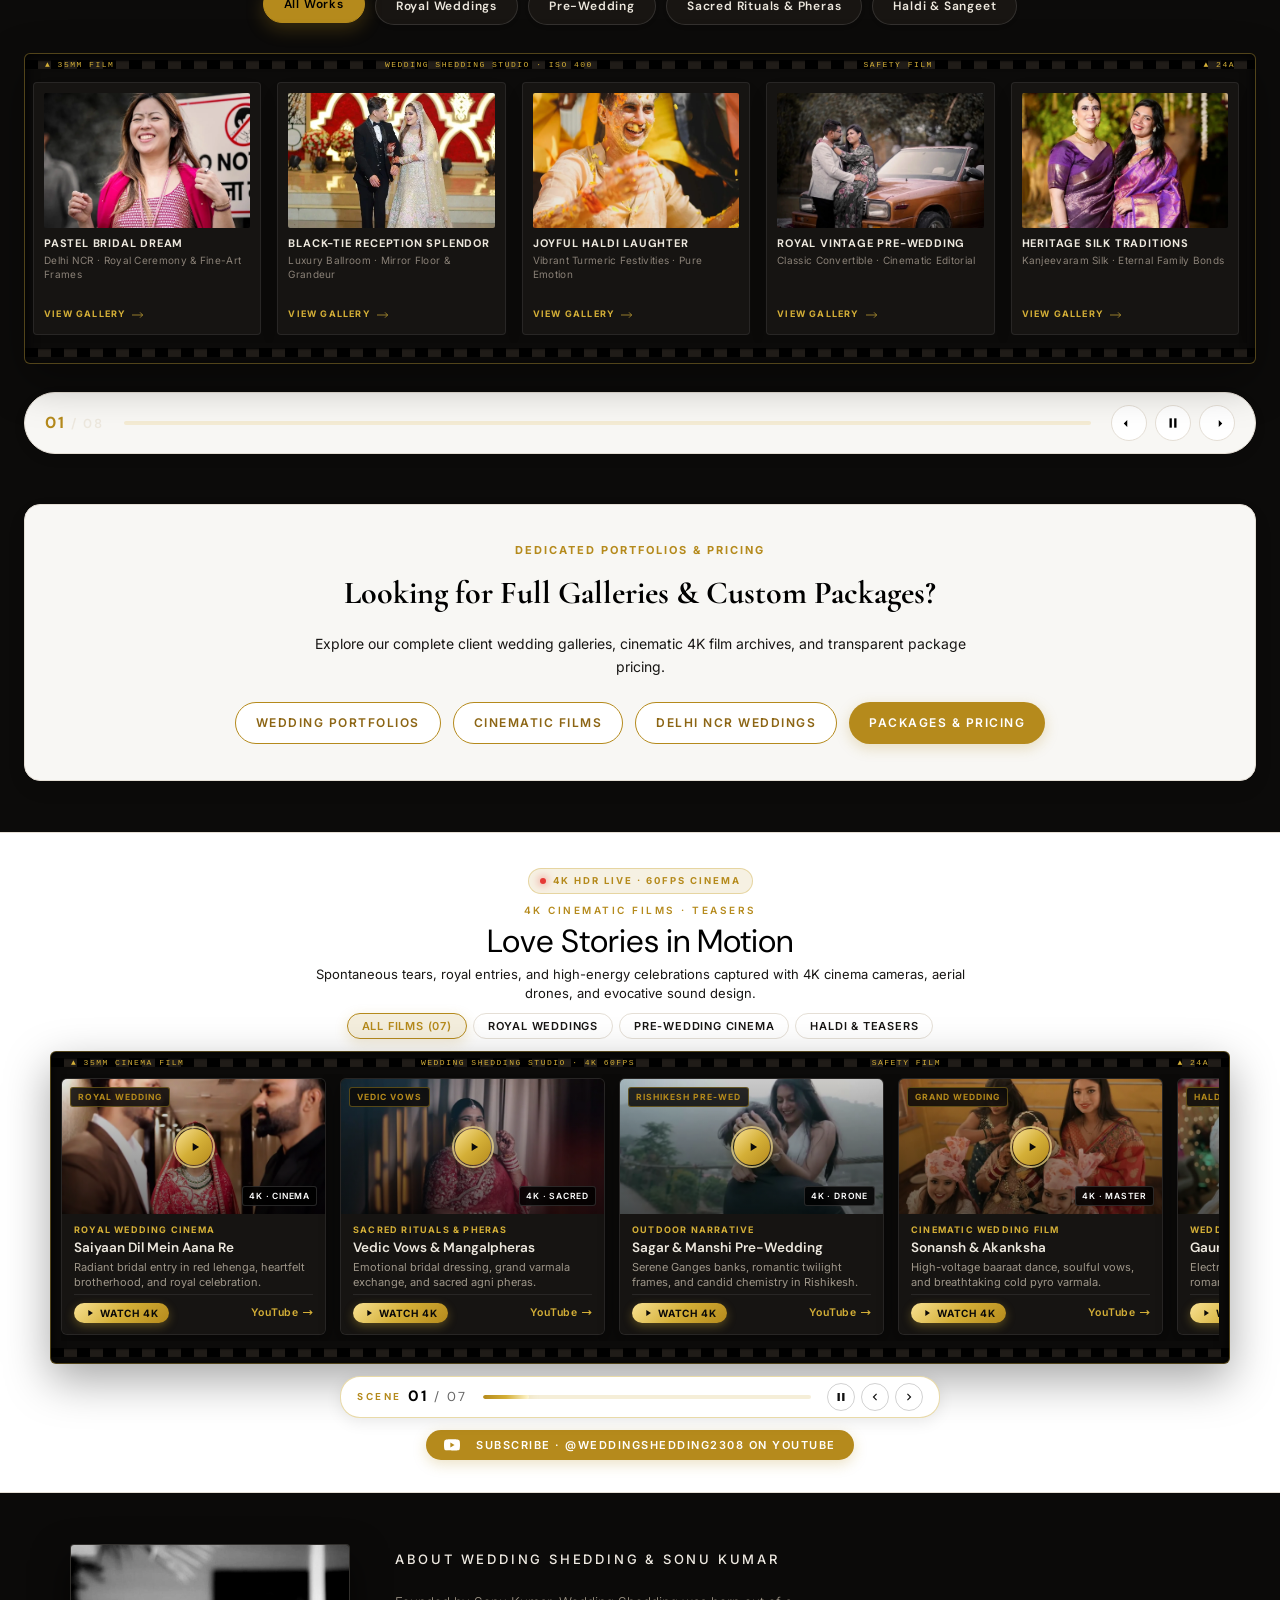
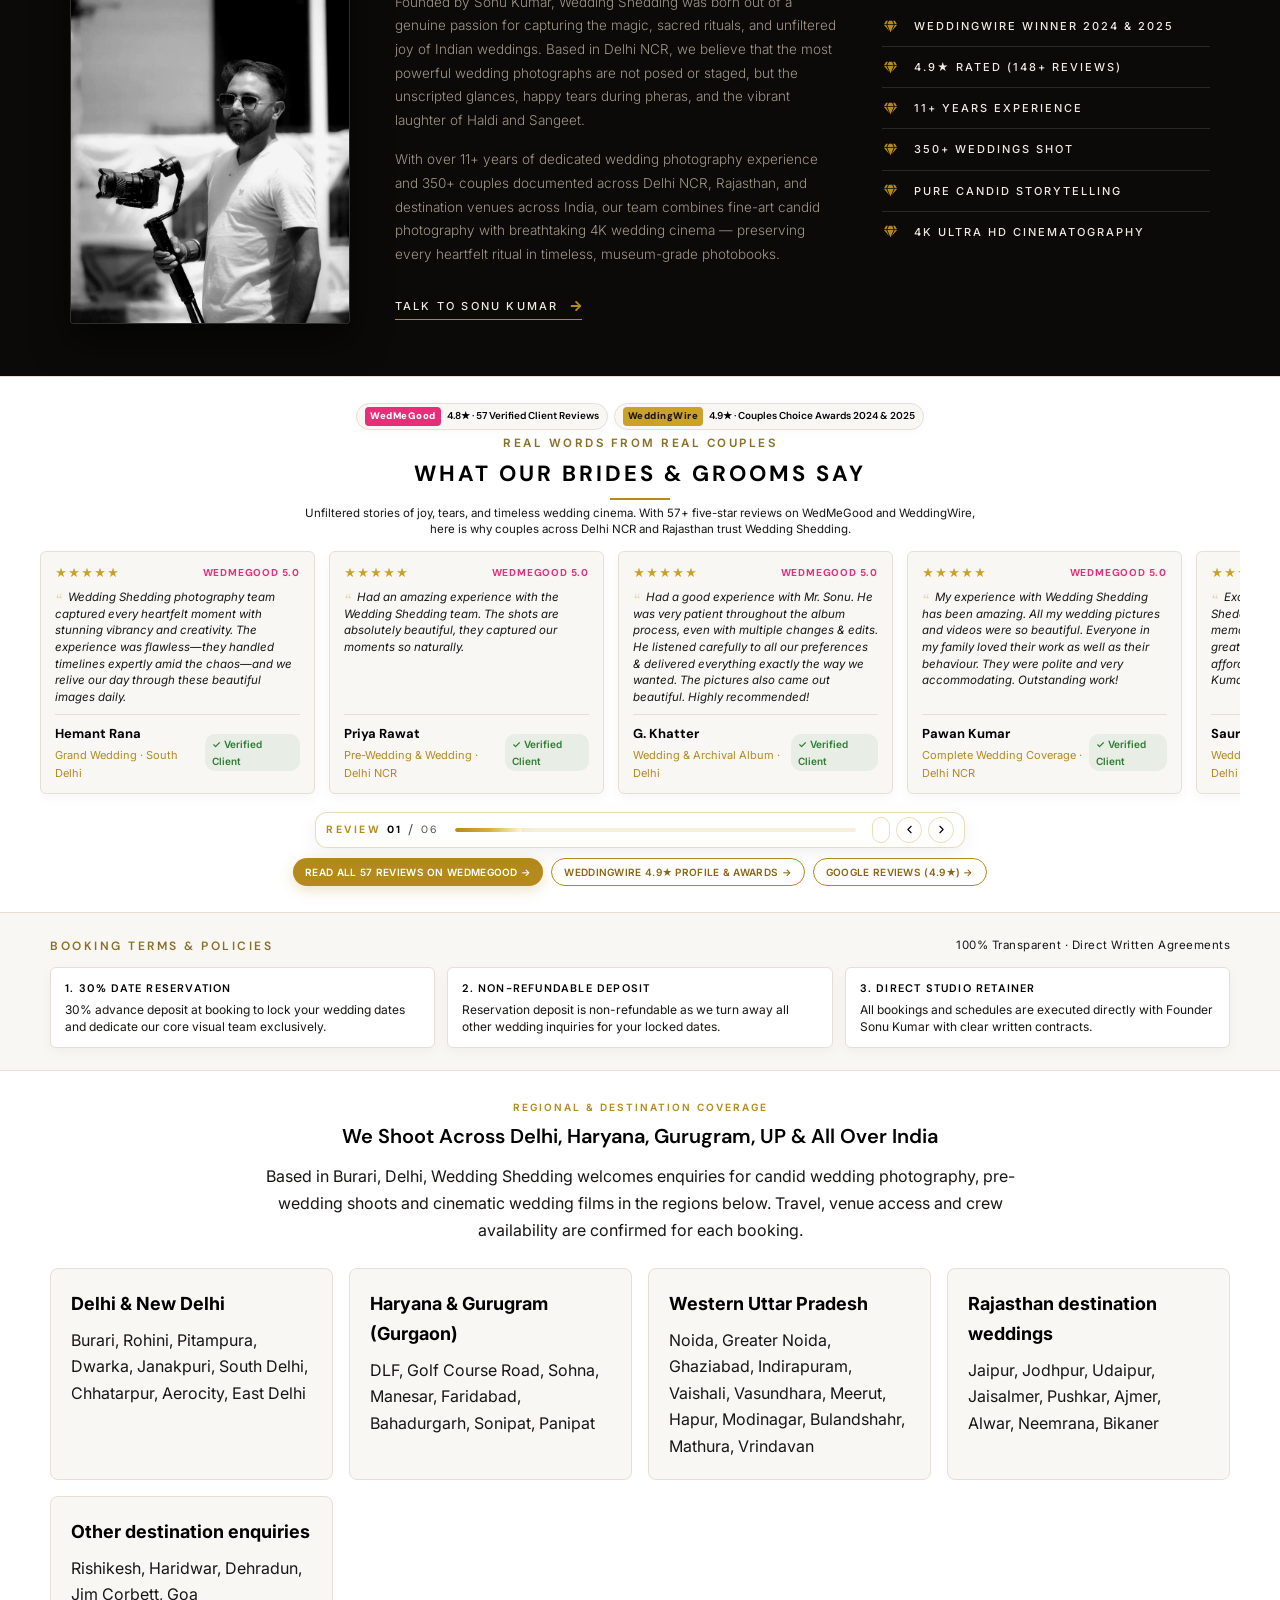
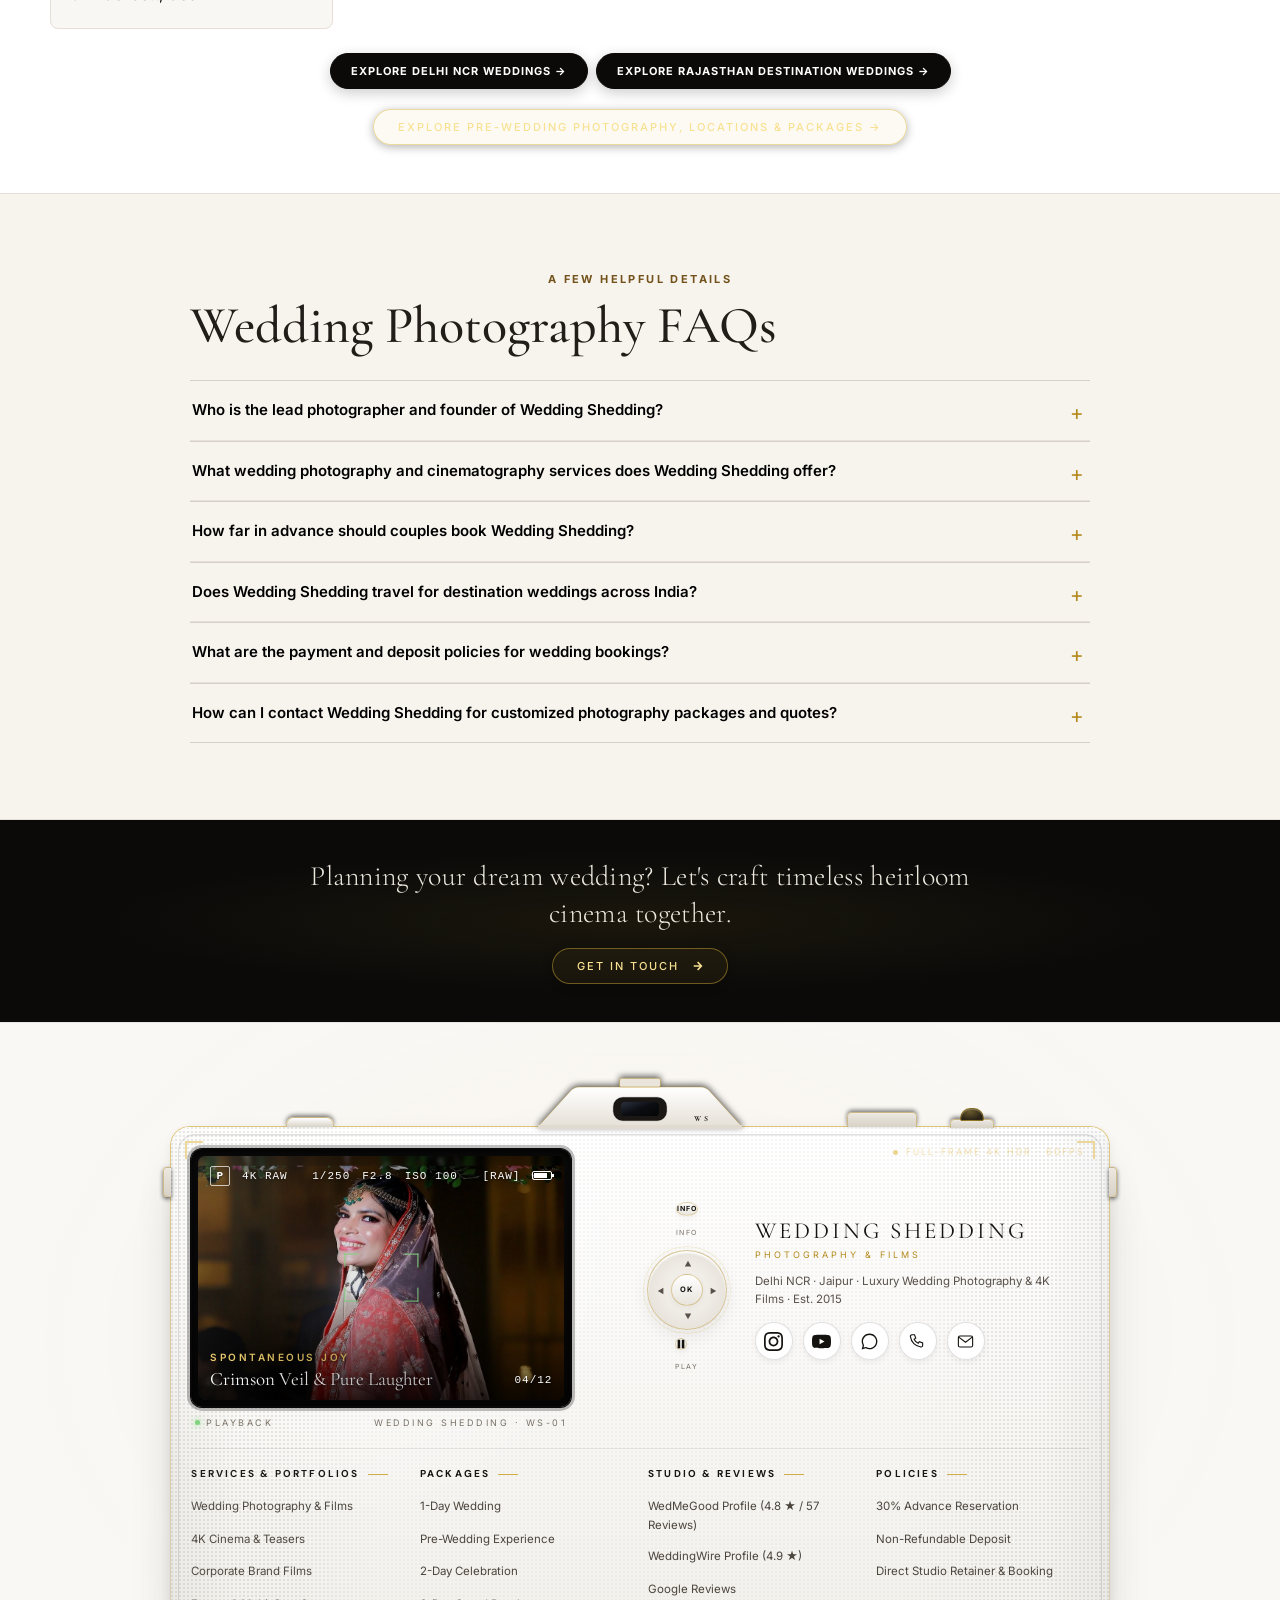
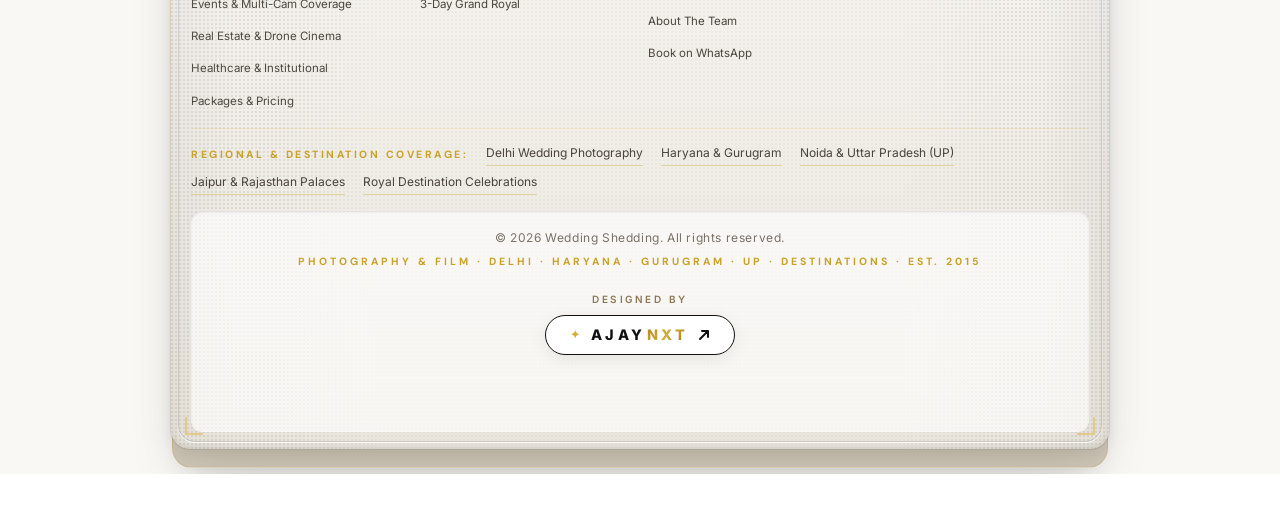
==== commit a2df2d7e: "Name slideshow progress bars and repair carousel accessibility semantics" ====
--- a/index.html
+++ b/index.html
@@ -74,7 +74,7 @@
   <noscript><link rel="stylesheet" href="https://fonts.googleapis.com/css2?family=Alex+Brush&amp;family=Caveat:wght@400;600;700&amp;family=Great+Vibes&amp;family=Cormorant+Garamond:ital,wght@0,300;0,400;0,500;0,600;0,700;1,300;1,400;1,600&amp;family=DM+Sans:ital,opsz,wght@0,9..40,100..1000;1,9..40,100..1000&amp;family=Inter:wght@300;400;500;600;700&amp;family=Playfair+Display:ital,wght@0,400..900;1,400..900&amp;family=Syne:wght@400..800&amp;display=optional"></noscript>
 
   <!-- Stylesheet -->
-  <link rel="stylesheet" href="assets/css/style.css?v=14">
+  <link rel="stylesheet" href="assets/css/style.css?v=15">
 
   <link rel="preload" as="image" href="assets/images/ws_hero_haldi_kiss_sunglasses.webp" fetchpriority="high">
 
@@ -786,7 +786,7 @@
         <!-- Slide 01: Haldi Kiss & Golden Flare (Slot 5 Centerpiece - 1 NO YE KR DO) -->
         <li class="nkh__item" data-i="1">
           <a href="#services" class="nkh__card">
-            <img src="assets/images/ws_hero_haldi_kiss_sunglasses.webp" alt="Romantic couple in yellow sunglasses kissing during Haldi ceremony by Wedding Shedding" class="nkh__img" loading="eager" decoding="async" fetchpriority="high" style="object-position: center top !important;">
+            <img src="assets/images/ws_hero_haldi_kiss_sunglasses.webp" alt="Romantic couple in yellow sunglasses kissing during Haldi ceremony by Wedding Shedding" class="nkh__img" loading="eager" decoding="auto" fetchpriority="high" style="object-position: center top !important;">
             <span class="nkh__tint"></span>
             <span class="nkh__shade"></span>
             <span class="nkh__label"><b>01</b> Haldi Celebration</span>
@@ -975,7 +975,7 @@
         </div>
 
         <!-- Group 2 (Duplicate for Seamless Infinite Slide) -->
-        <div class="nkx-stats__group" aria-hidden="true">
+        <div class="nkx-stats__group" aria-hidden="true" inert>
           <div class="nkx-stats__item">
             <span class="nkx-stats__num">11<sup>+</sup></span>
             <div class="nkx-stats__body">
@@ -1610,8 +1610,8 @@
         <span>&#9650; 24A</span>
       </div>
 
-      <div class="portfolio-slider" id="portfolioSlider" aria-roledescription="carousel" aria-label="Signature Masterpieces Showcase Carousel">
-        <div class="portfolio-slider-track camera-reel-track" id="portfolioSliderTrack" role="region" aria-live="polite">
+      <div class="portfolio-slider" id="portfolioSlider" role="region" aria-roledescription="carousel" aria-label="Signature Masterpieces Showcase Carousel">
+        <div class="portfolio-slider-track camera-reel-track" id="portfolioSliderTrack" role="group" aria-label="Portfolio slides" aria-live="off">
           <!-- 1. Pastel Bridal Dream -->
           <div class="camera-reel-card project-card portfolio-slide" data-category="wedding" data-project="royal-wedding" role="group" aria-roledescription="slide" aria-label="1 of 8">
             <div class="camera-reel-imgwrap">
@@ -1763,7 +1763,7 @@
       <div class="portfolio-slider-status">
         <span class="portfolio-slide-count"><b id="portfolioSlideCurrent">01</b> / <span id="portfolioSlideTotal">08</span></span>
       </div>
-      <div class="portfolio-slide-bar" id="portfolioSlideBar" role="progressbar" aria-valuenow="0" aria-valuemin="0" aria-valuemax="100" title="Slide countdown bar">
+      <div class="portfolio-slide-bar" id="portfolioSlideBar" role="progressbar" aria-label="Portfolio slideshow progress" aria-valuenow="0" aria-valuemin="0" aria-valuemax="100" title="Slide countdown bar">
         <div class="portfolio-slide-bar-fill" id="portfolioSlideBarFill"></div>
       </div>
       <div class="portfolio-slider-nav">
@@ -2042,7 +2042,7 @@
         <span class="films-counter-sep">/</span>
         <span class="films-slide-total" id="filmsTotal">07</span>
       </div>
-      <div class="films-slide-bar" role="progressbar" aria-valuemin="0" aria-valuemax="100" aria-valuenow="14">
+      <div class="films-slide-bar" role="progressbar" aria-label="Wedding films slideshow progress" aria-valuemin="0" aria-valuemax="100" aria-valuenow="14">
         <div class="films-slide-bar-fill" id="filmsProgressFill" style="width: 14.28%;"></div>
       </div>
       <div class="films-ctrl-btns">
@@ -2848,6 +2848,6 @@
   </div>
 
   <!-- Scripts -->
-  <script src="assets/js/main.js?v=16"></script>
+  <script src="assets/js/main.js?v=17"></script>
 </body>
 </html>
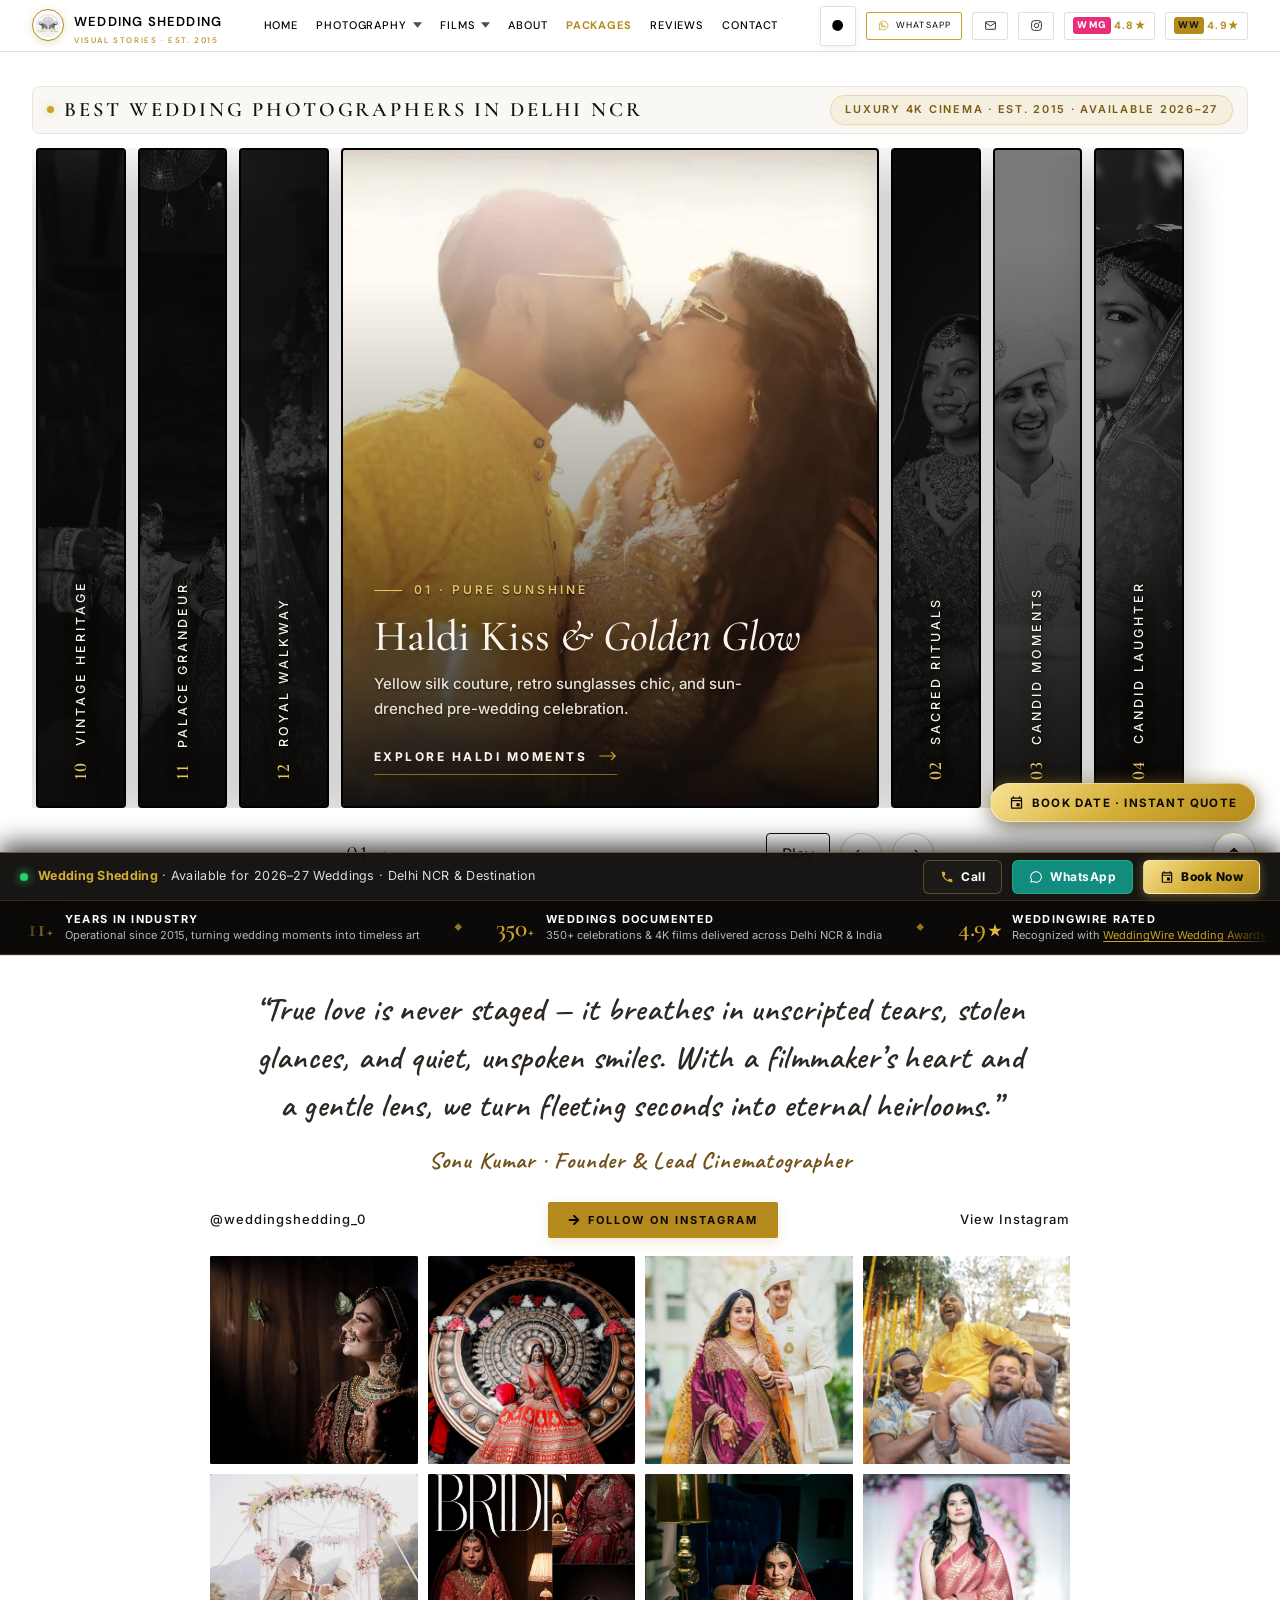
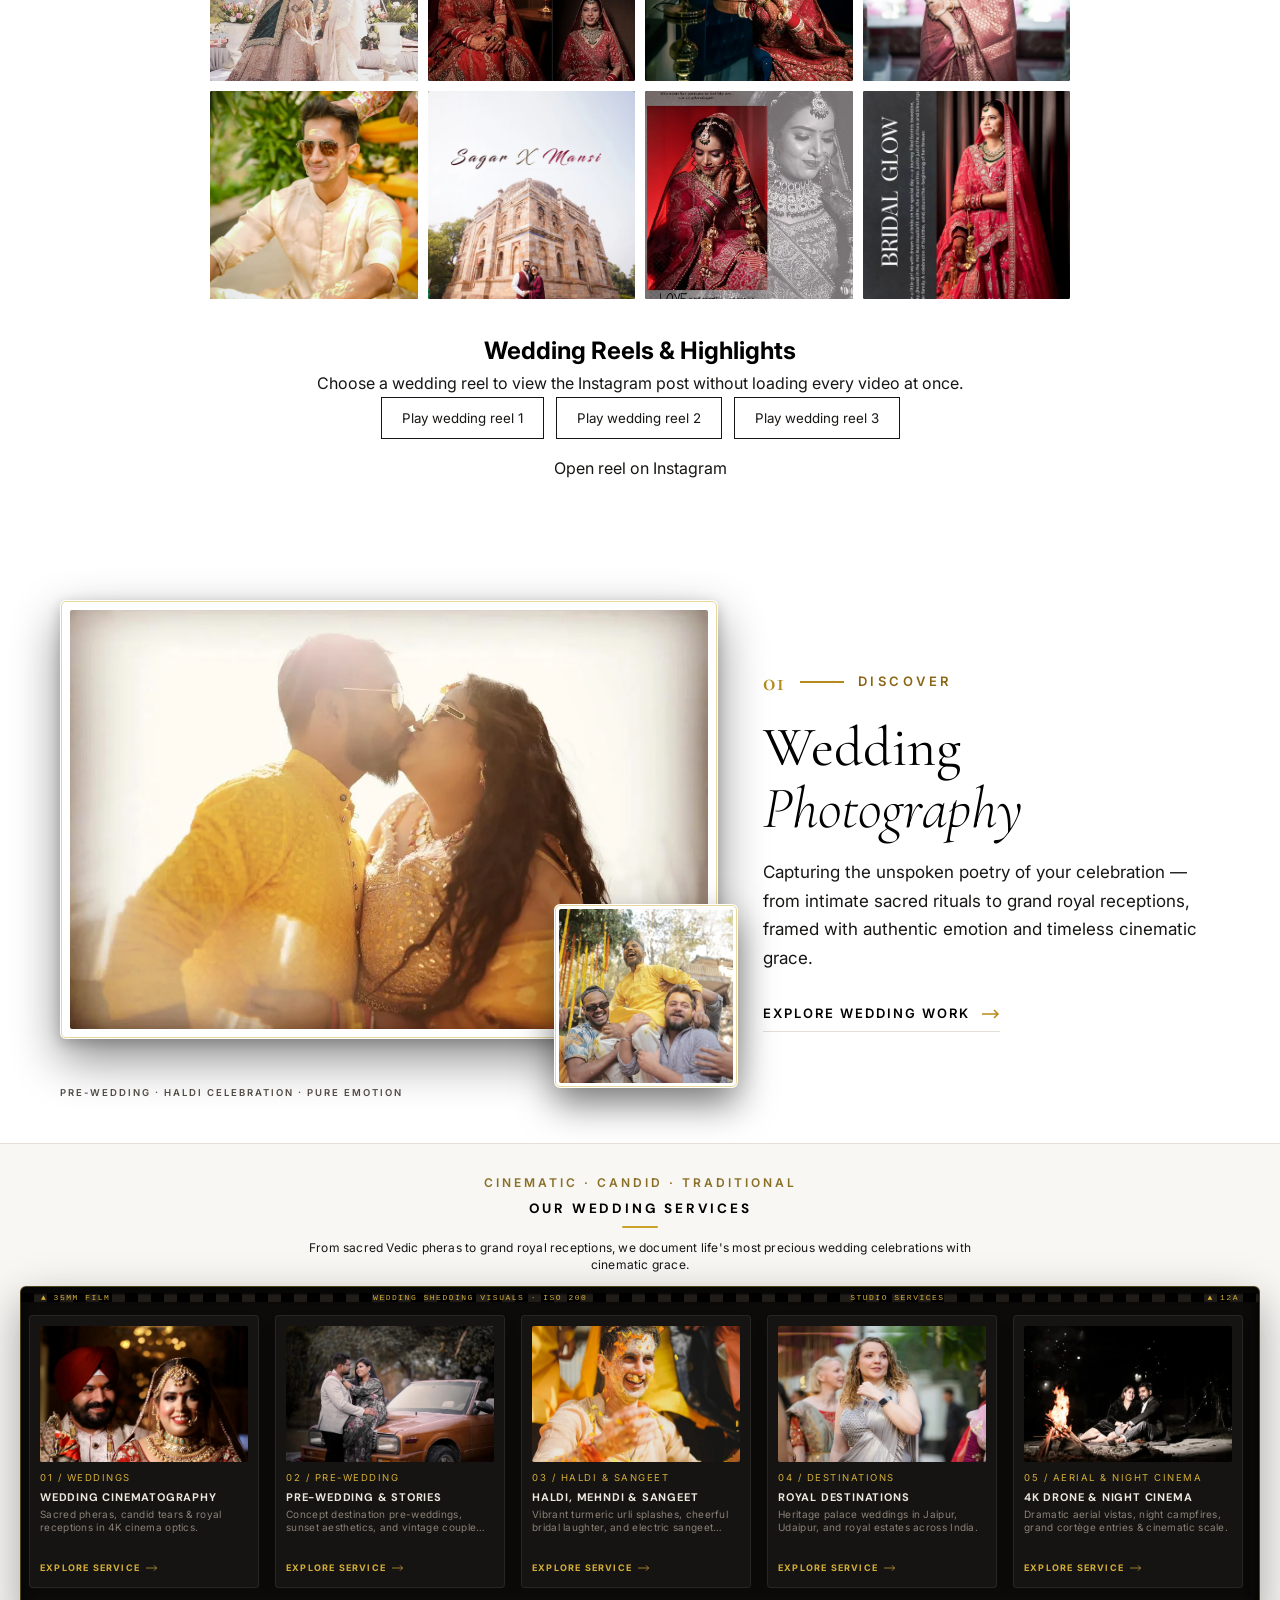
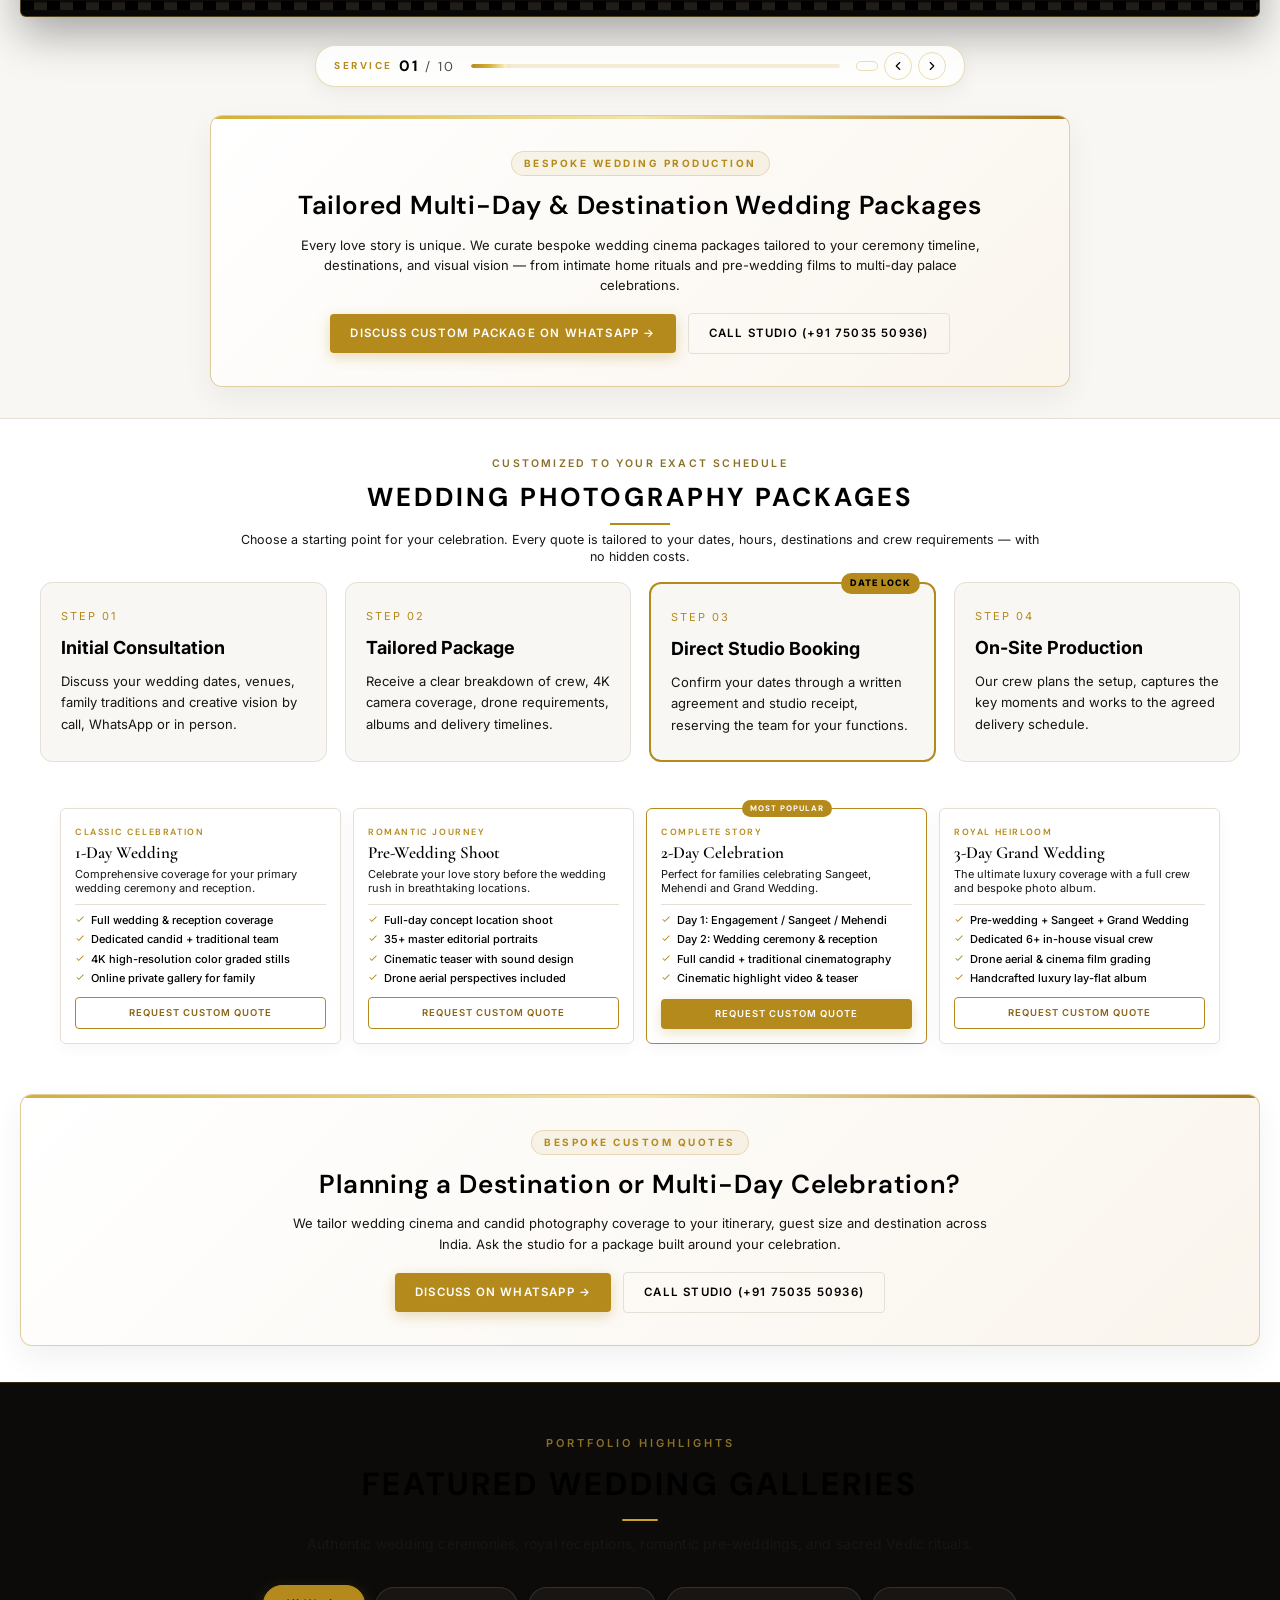
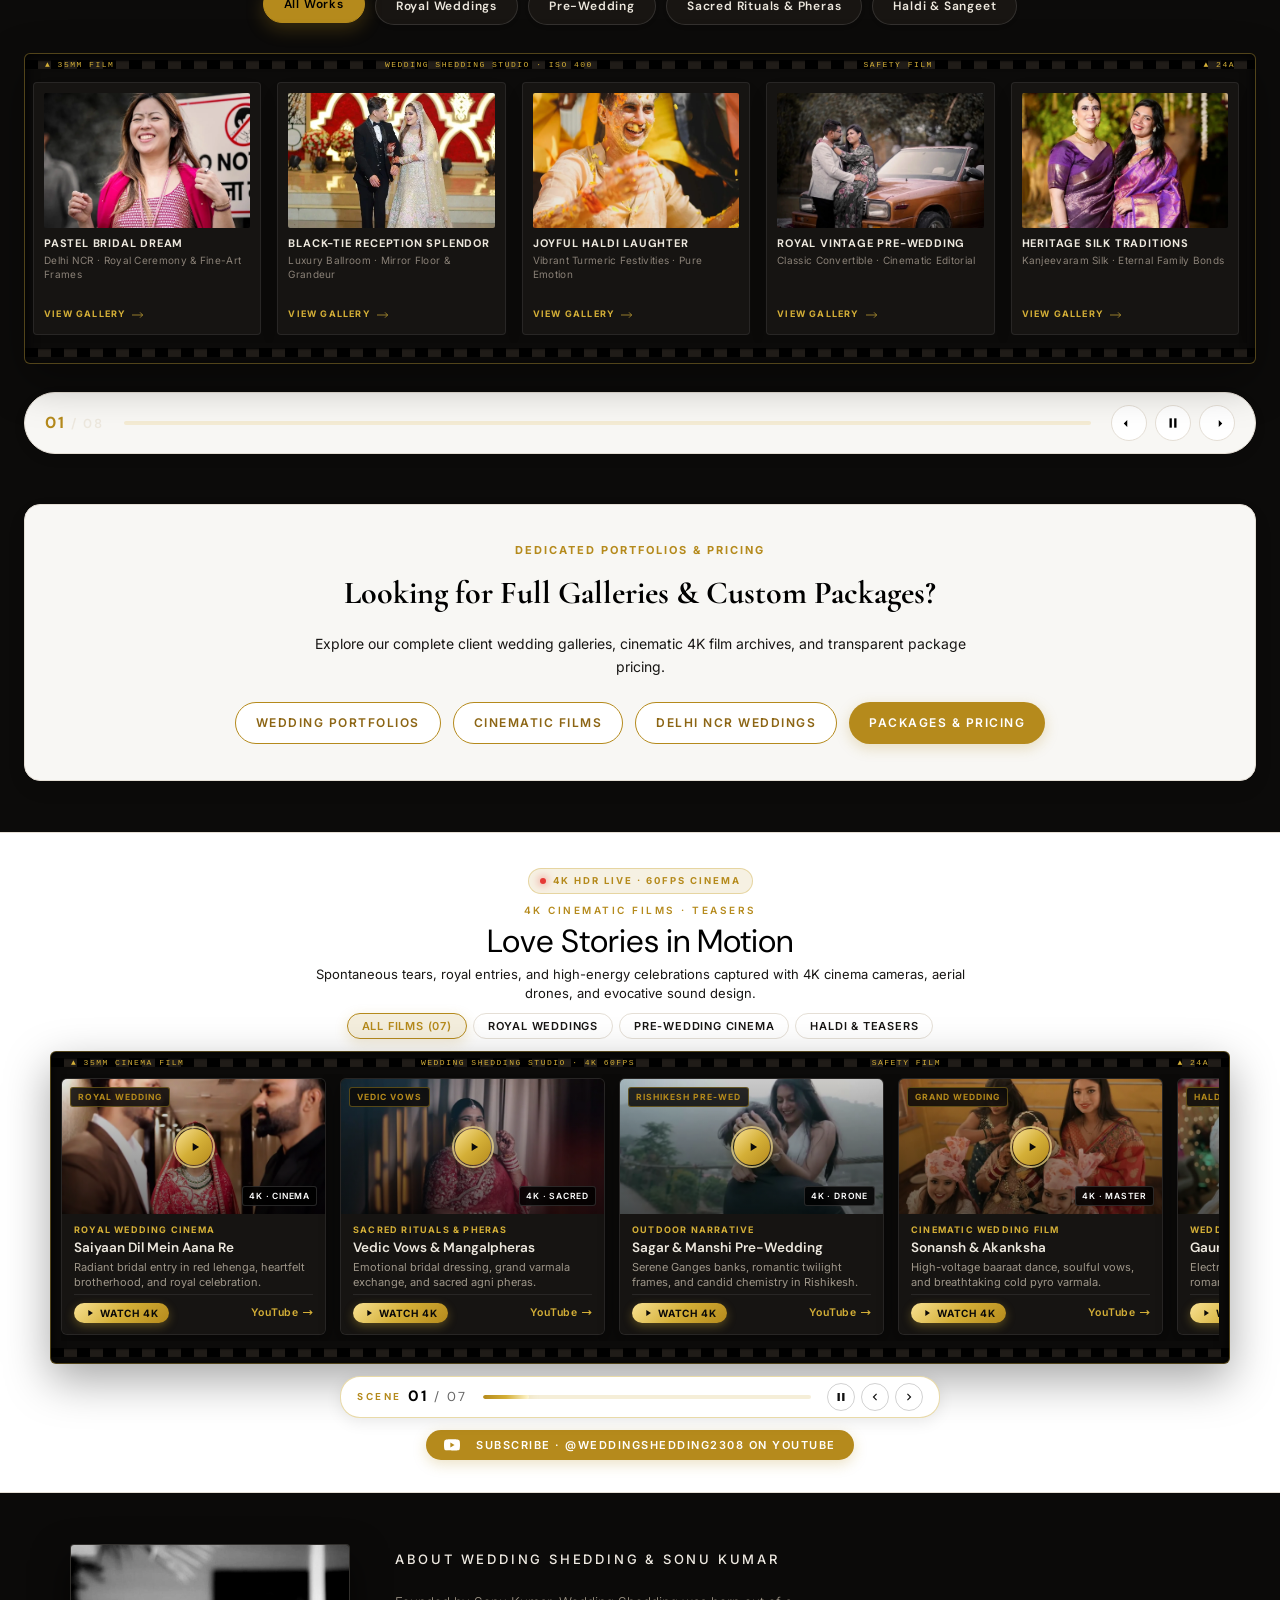
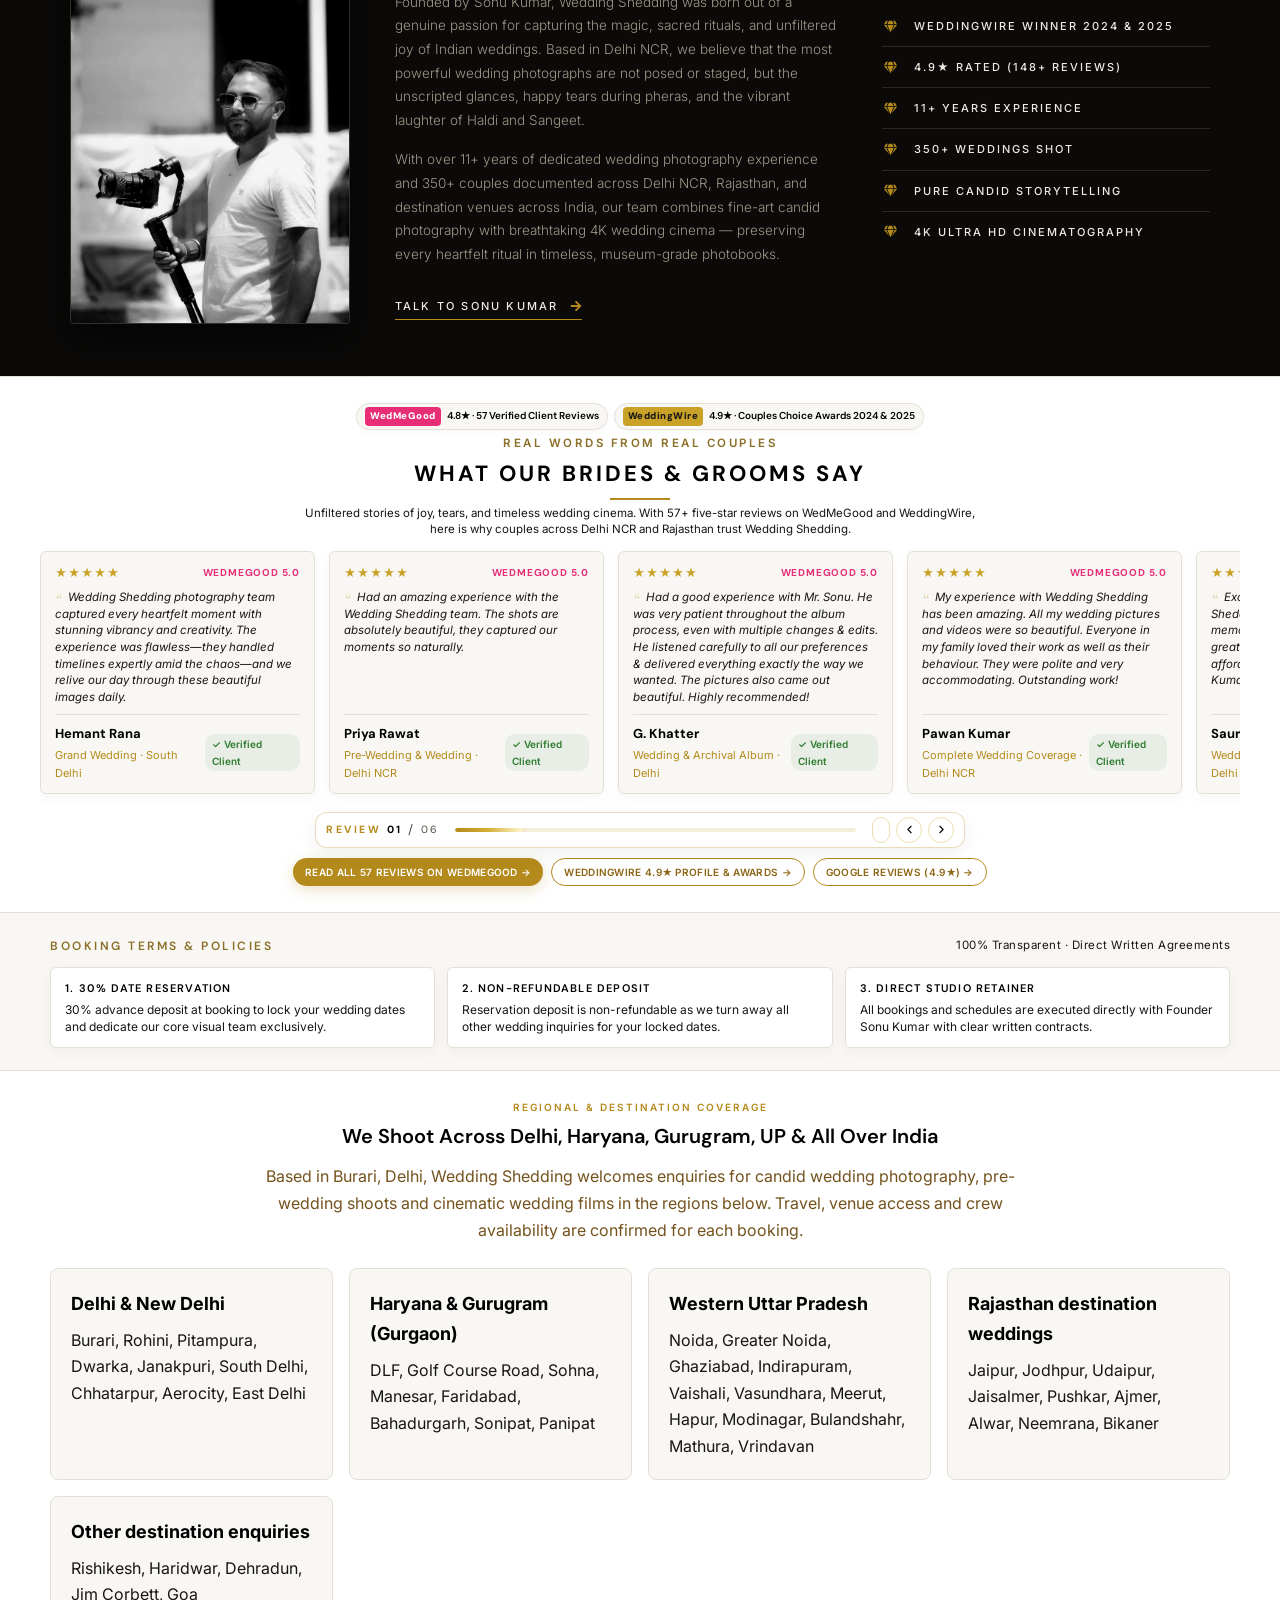
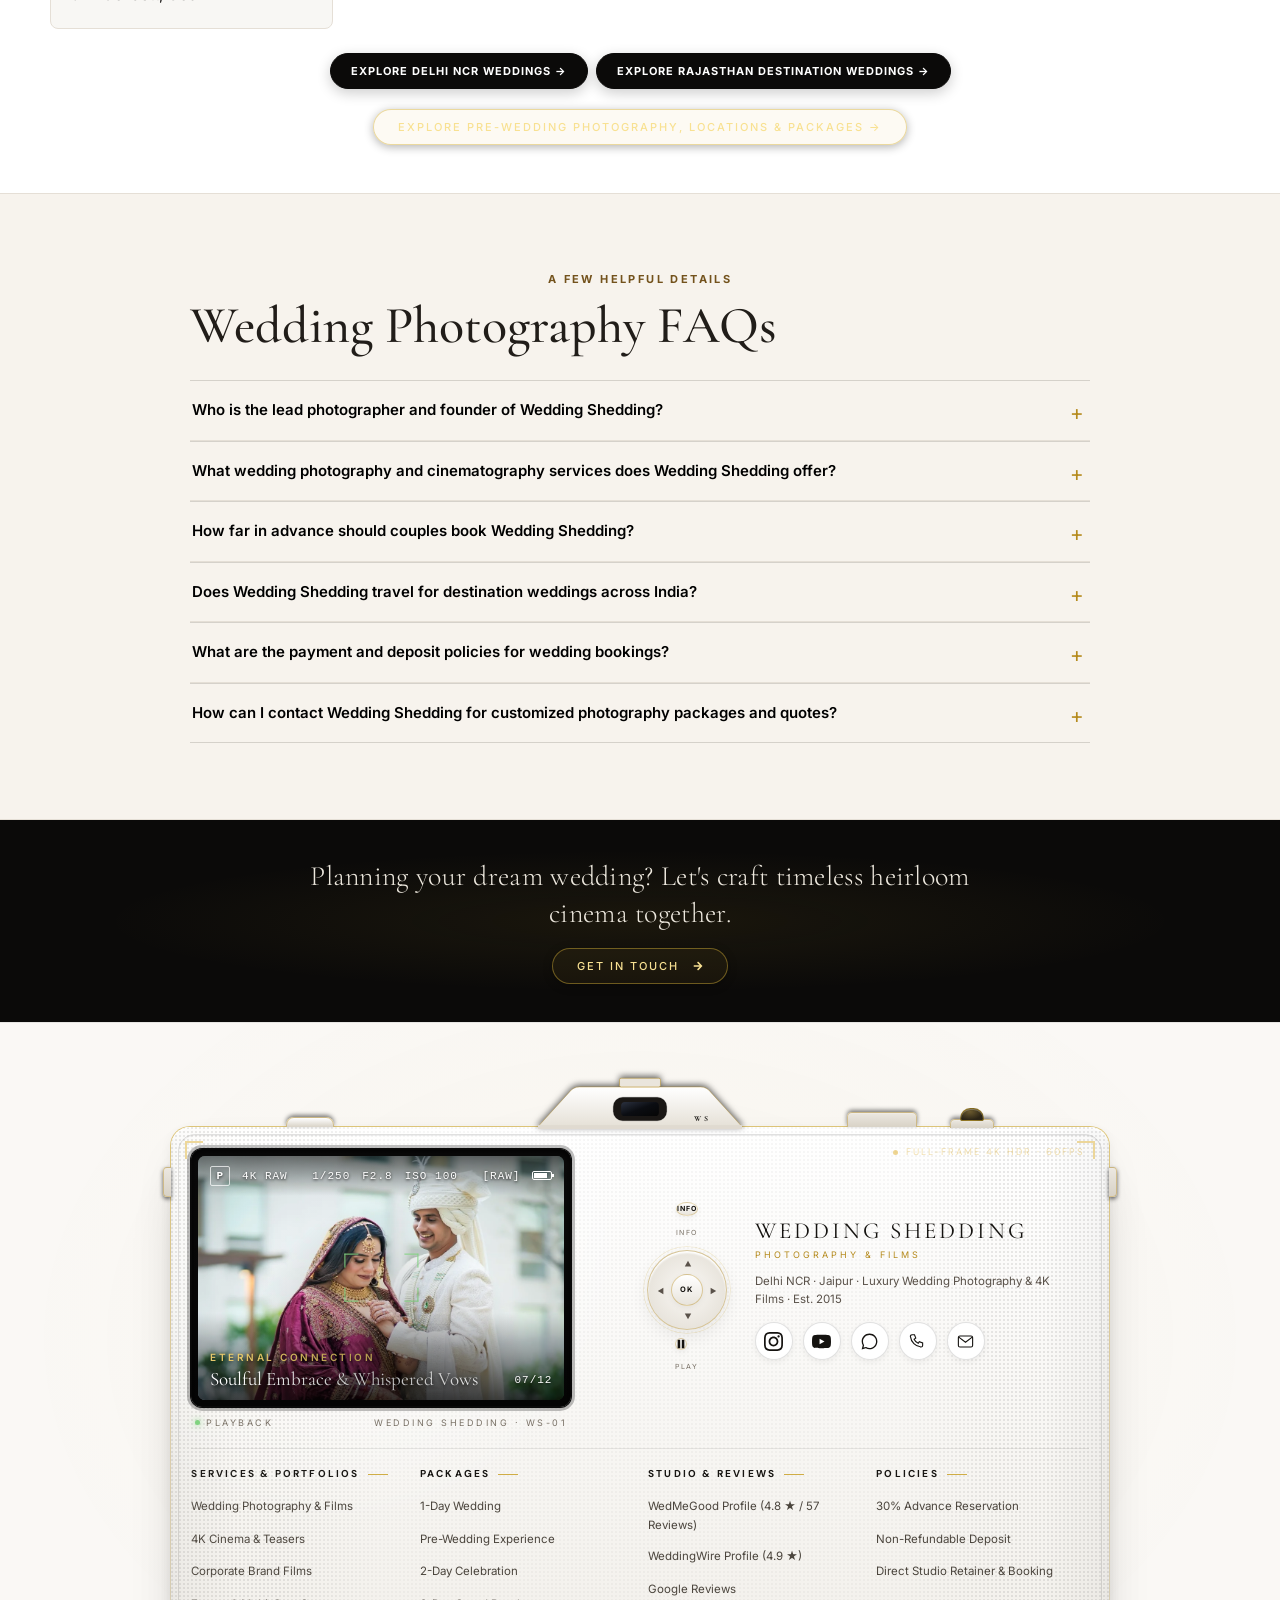
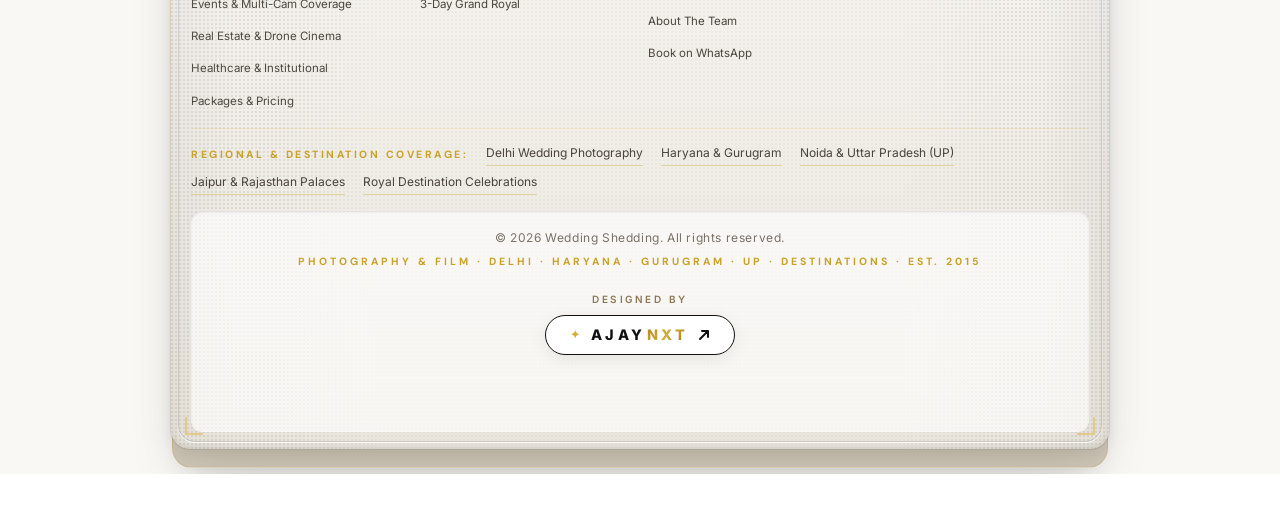
==== commit 6f85399a: "Use verified smaller WebP files for commercial portfolio thumbnails" ====
--- a/index.html
+++ b/index.html
@@ -1363,7 +1363,7 @@
           <!-- 8. Corporate & Commercial Media -->
           <div class="camera-reel-card service-card" id="services-corporate">
             <div class="camera-reel-imgwrap">
-              <img src="assets/images/ws_video_corporate.jpg?v=3" alt="Corporate brand films and executive media by Wedding Shedding" loading="lazy" style="object-position: center 30%;" decoding="async">
+              <img src="assets/images/ws_video_corporate.webp" alt="Corporate brand films and executive media by Wedding Shedding" loading="lazy" style="object-position: center 30%;" decoding="async">
             </div>
             <div class="camera-reel-info">
               <div>
@@ -1381,7 +1381,7 @@
           <!-- 9. Mega Events & Multi-Camera -->
           <div class="camera-reel-card service-card" id="services-events">
             <div class="camera-reel-imgwrap">
-              <img src="assets/images/ws_video_utkarsh.jpg?v=3" alt="Mega event and concert multi-camera coverage by Wedding Shedding" loading="lazy" style="object-position: center 30%;" decoding="async">
+              <img src="assets/images/ws_video_utkarsh.webp" alt="Mega event and concert multi-camera coverage by Wedding Shedding" loading="lazy" style="object-position: center 30%;" decoding="async">
             </div>
             <div class="camera-reel-info">
               <div>
@@ -1399,7 +1399,7 @@
           <!-- 10. Real Estate & 4K Drone -->
           <div class="camera-reel-card service-card" id="services-realestate">
             <div class="camera-reel-imgwrap">
-              <img src="assets/images/ws_realestate_amore.jpg?v=3" alt="Luxury real estate drone aerial and architectural walkthrough by Wedding Shedding" loading="lazy" style="object-position: center 30%;" decoding="async">
+              <img src="assets/images/ws_realestate_amore.webp" alt="Luxury real estate drone aerial and architectural walkthrough by Wedding Shedding" loading="lazy" style="object-position: center 30%;" decoding="async">
             </div>
             <div class="camera-reel-info">
               <div>
--- a/assets/css/style.css
+++ b/assets/css/style.css
@@ -9682,3 +9682,15 @@
   .nkh .nkh__subtitle { font-family:Arial,sans-serif!important; }
 }
 .nkh .nkh__pause { min-width:64px; }
+
+/* Keep mobile LCP image in normal flow and reserve a stable image box. */
+@media (max-width:767px) {
+  .nkh .nkh__item:nth-child(5) > .nkh__card { position:relative; inset:auto; height:100%; width:100%; overflow:hidden; }
+  .nkh .nkh__item:nth-child(5) img.nkh__img { position:relative; top:auto; left:auto; display:block; width:100%!important; height:100%!important; max-width:100%!important; transform:none!important; filter:none!important; opacity:1; object-fit:cover; }
+  .nkh button.nkh__btn { width:44px; height:44px; }
+  .nkh .nkh__pause { min-height:44px; }
+  .nk-ig-header a, .ws-reel-player button { min-height:44px; display:inline-flex; align-items:center; justify-content:center; }
+  .portfolio-filter-btn, .films-filter-btn { min-height:44px; }
+}
+body:not(.theme-dark) .nk-locations-heading + p,body:not(.theme-dark) .ws-seo-faq__eyebrow {color:#73521c;}
+.nkh .nkh__pause:focus-visible,.nkh a.nkh__card:focus-visible {outline:3px solid #e2b94a;outline-offset:-4px;}
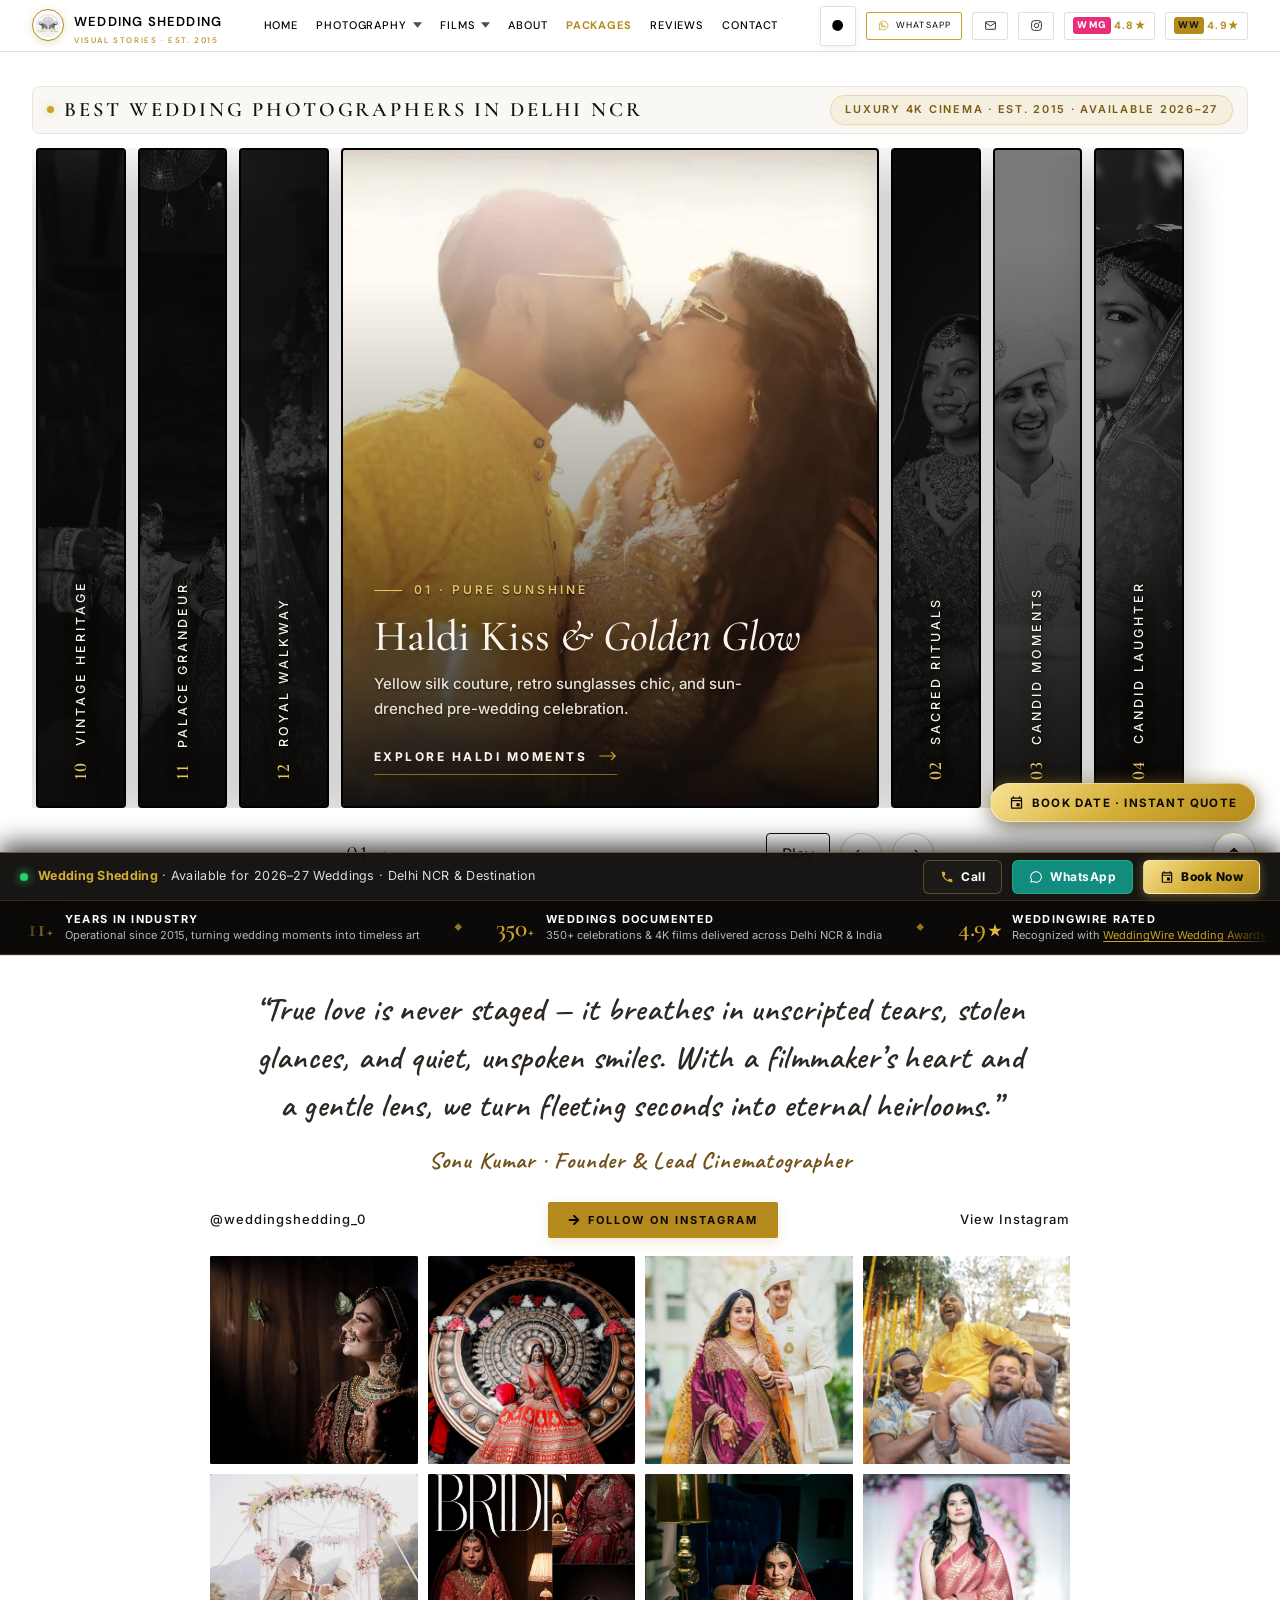
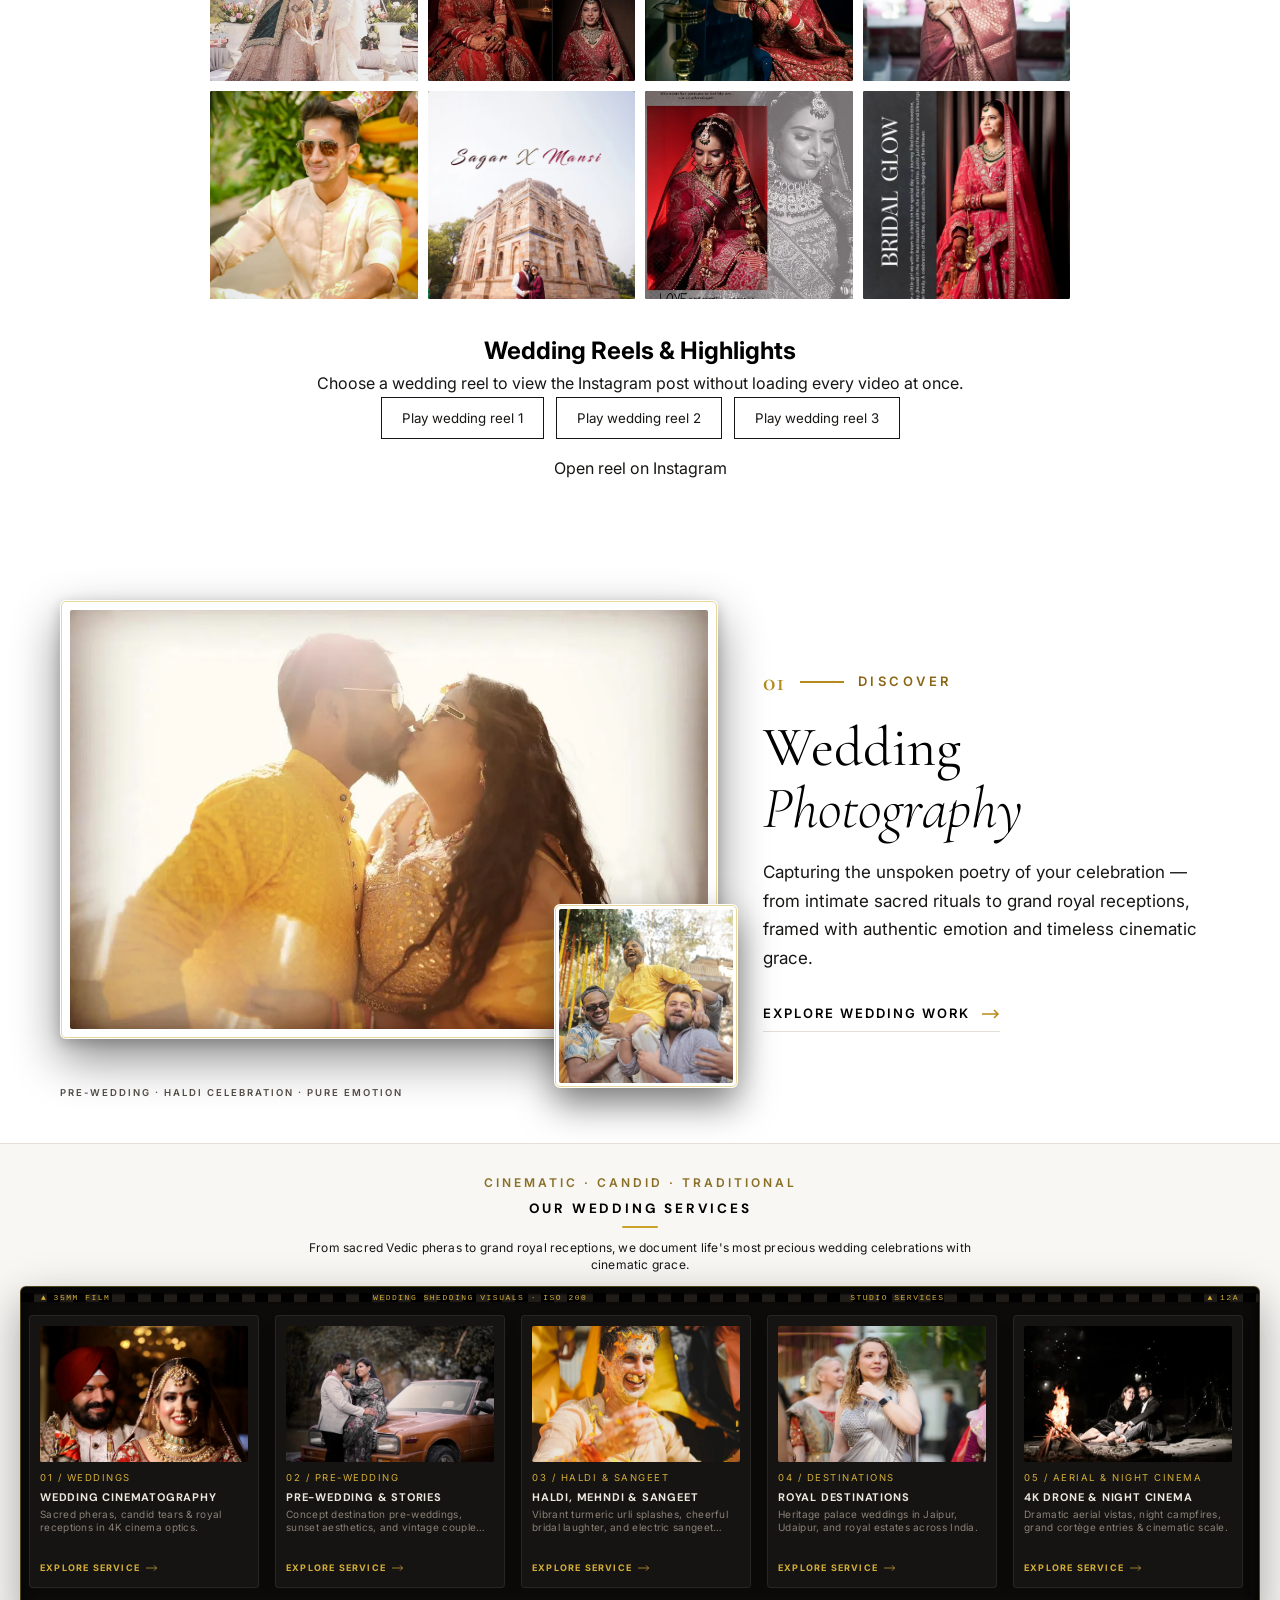
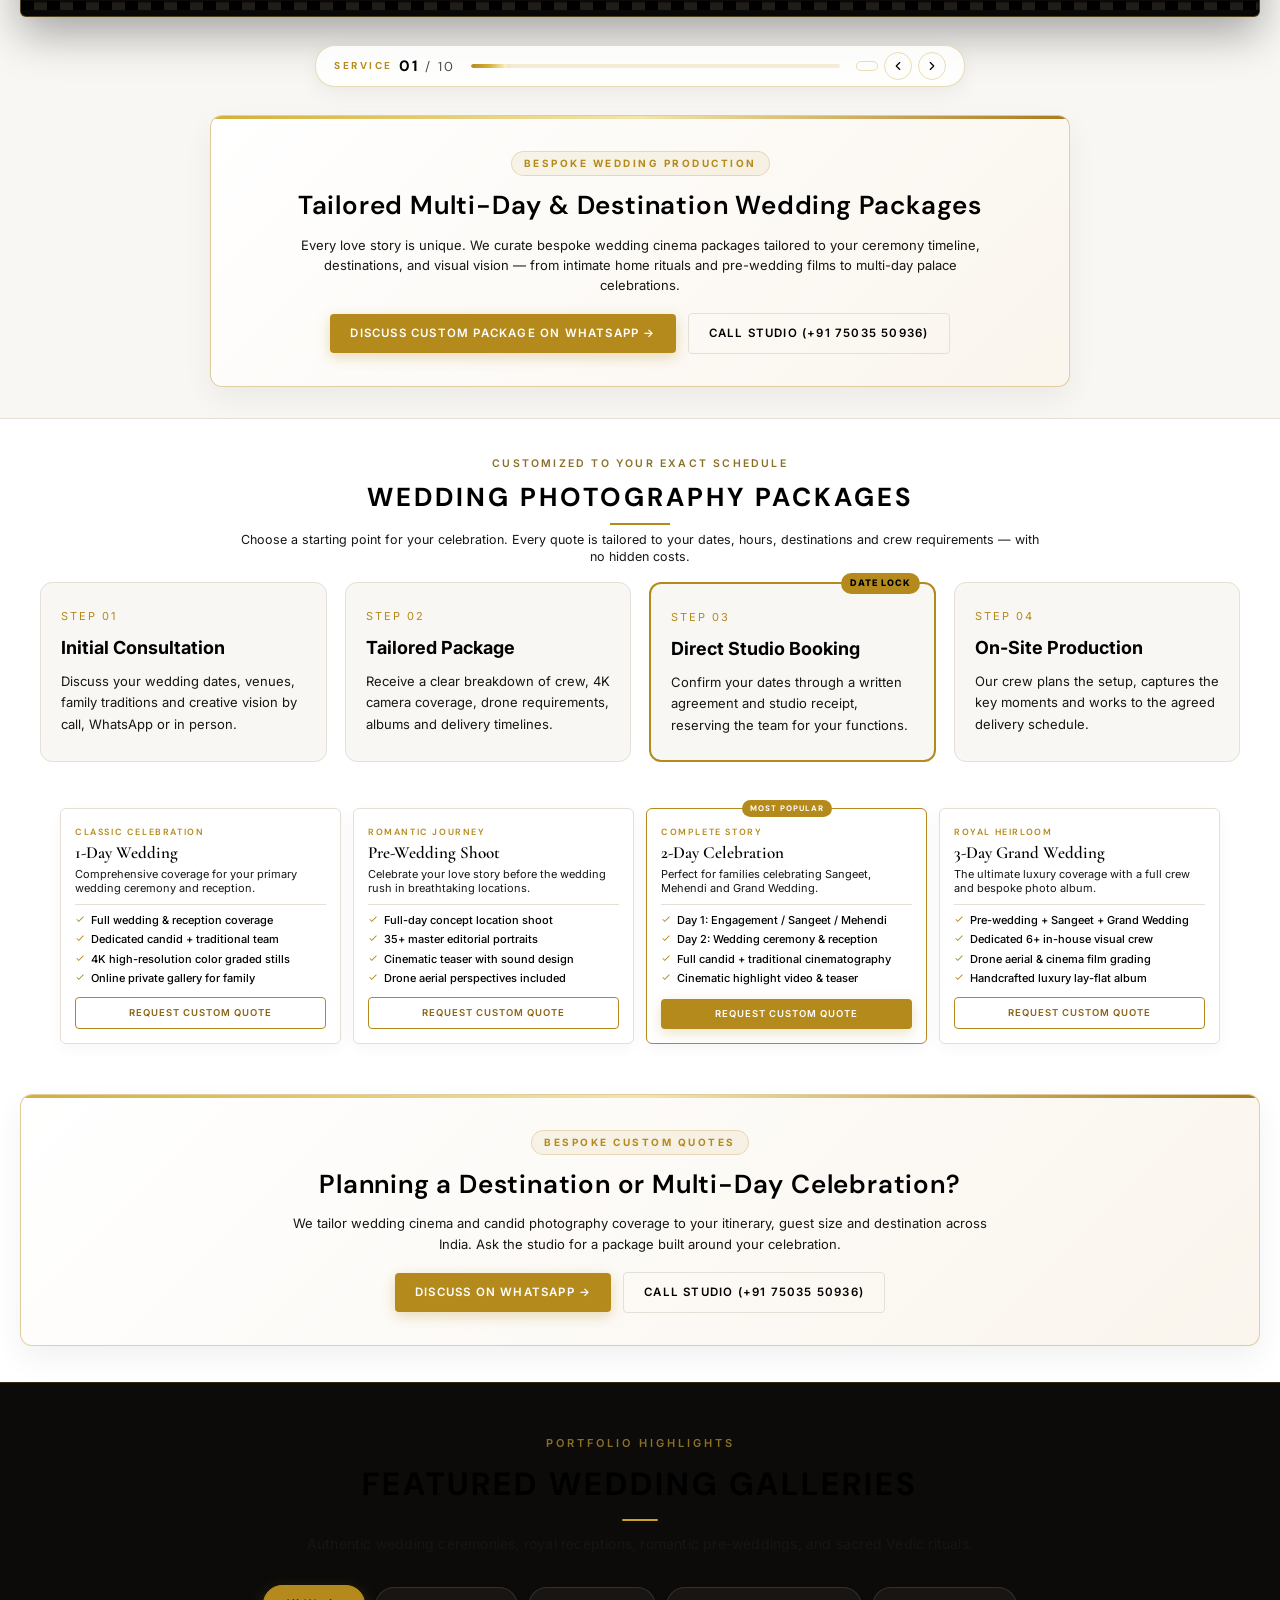
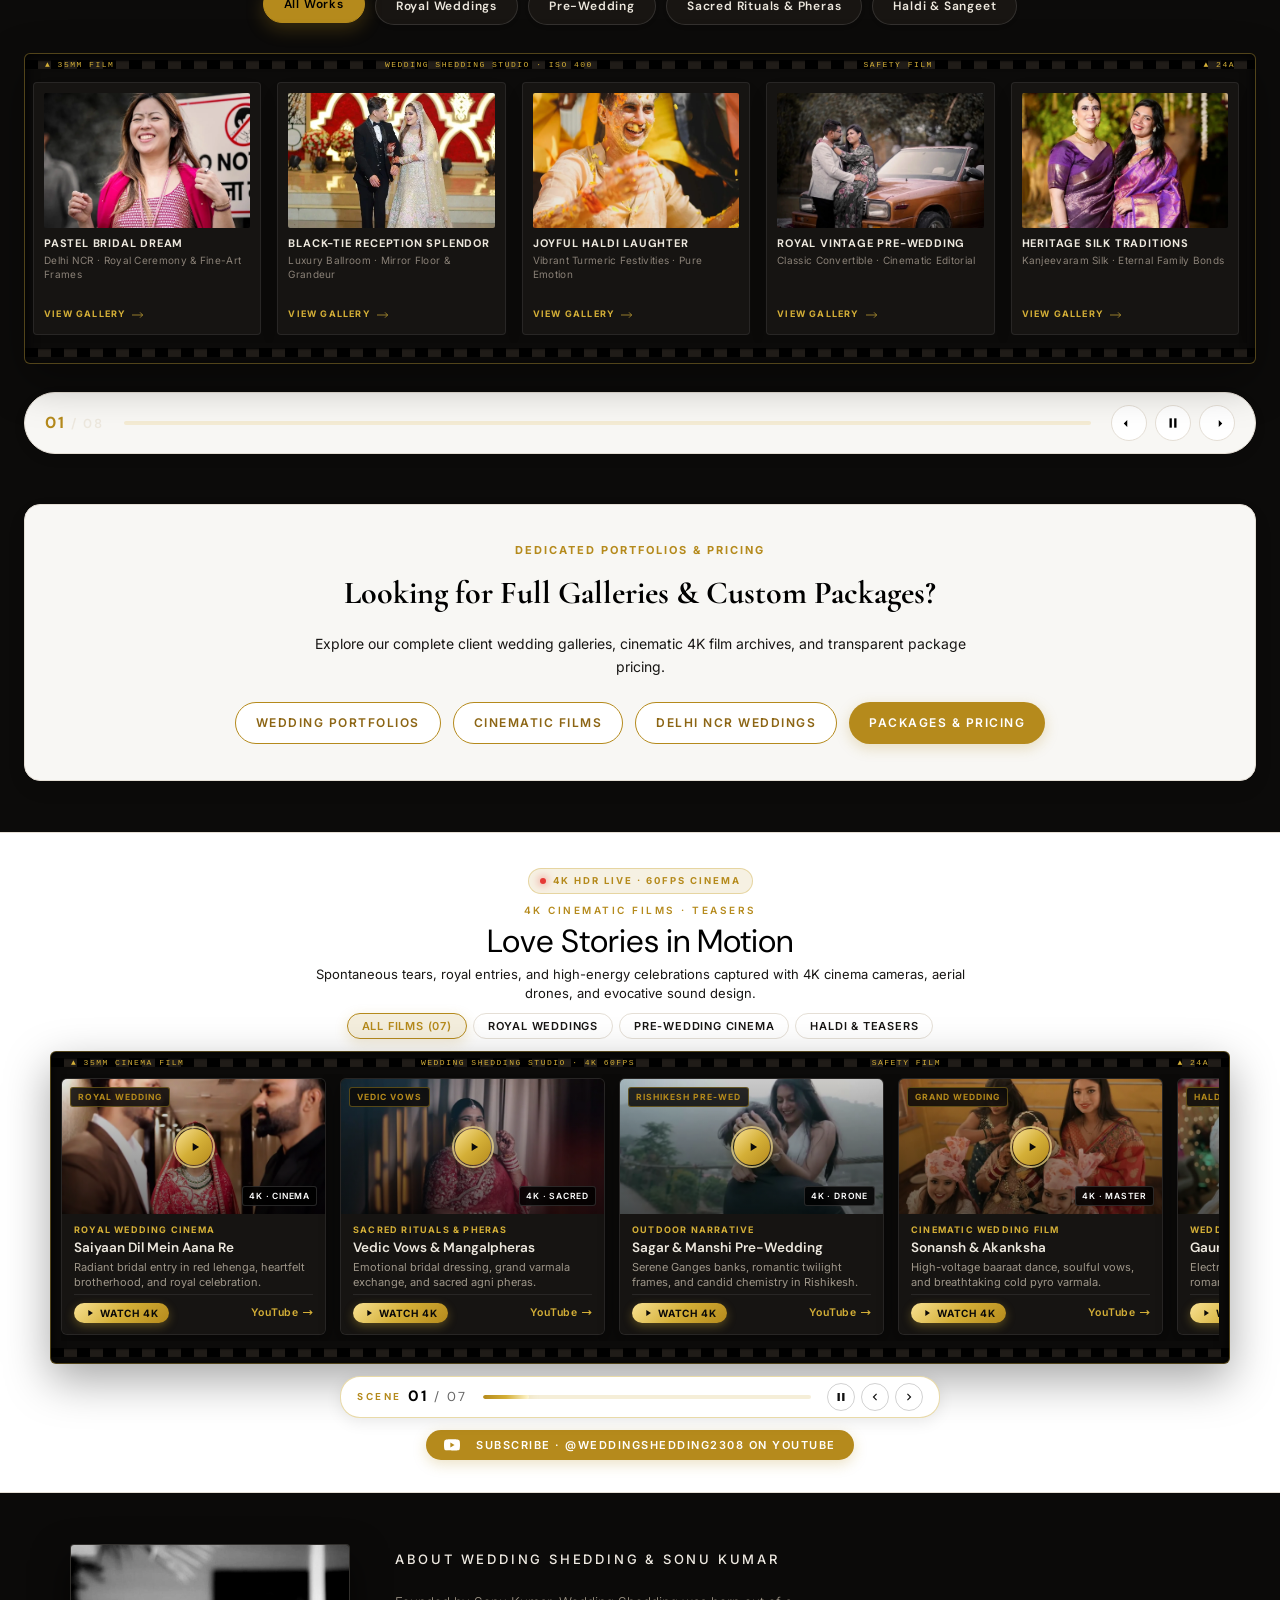
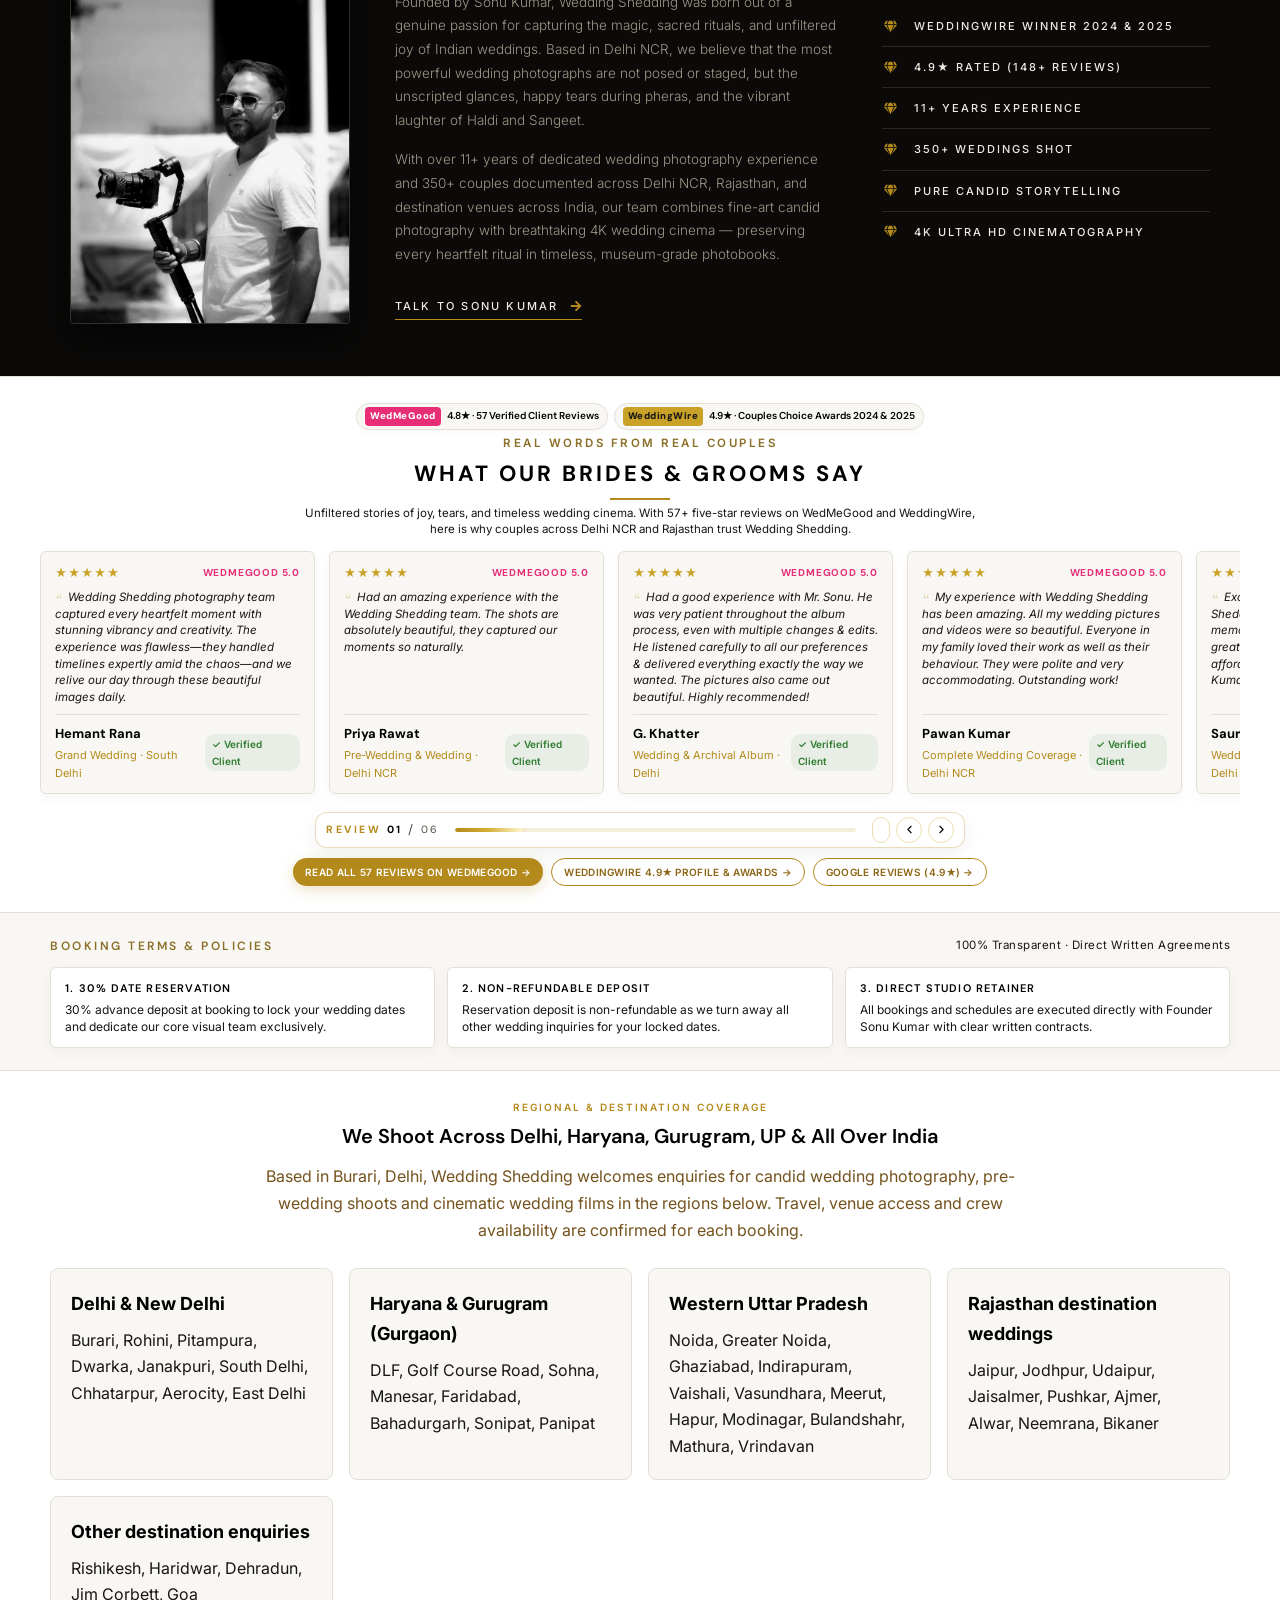
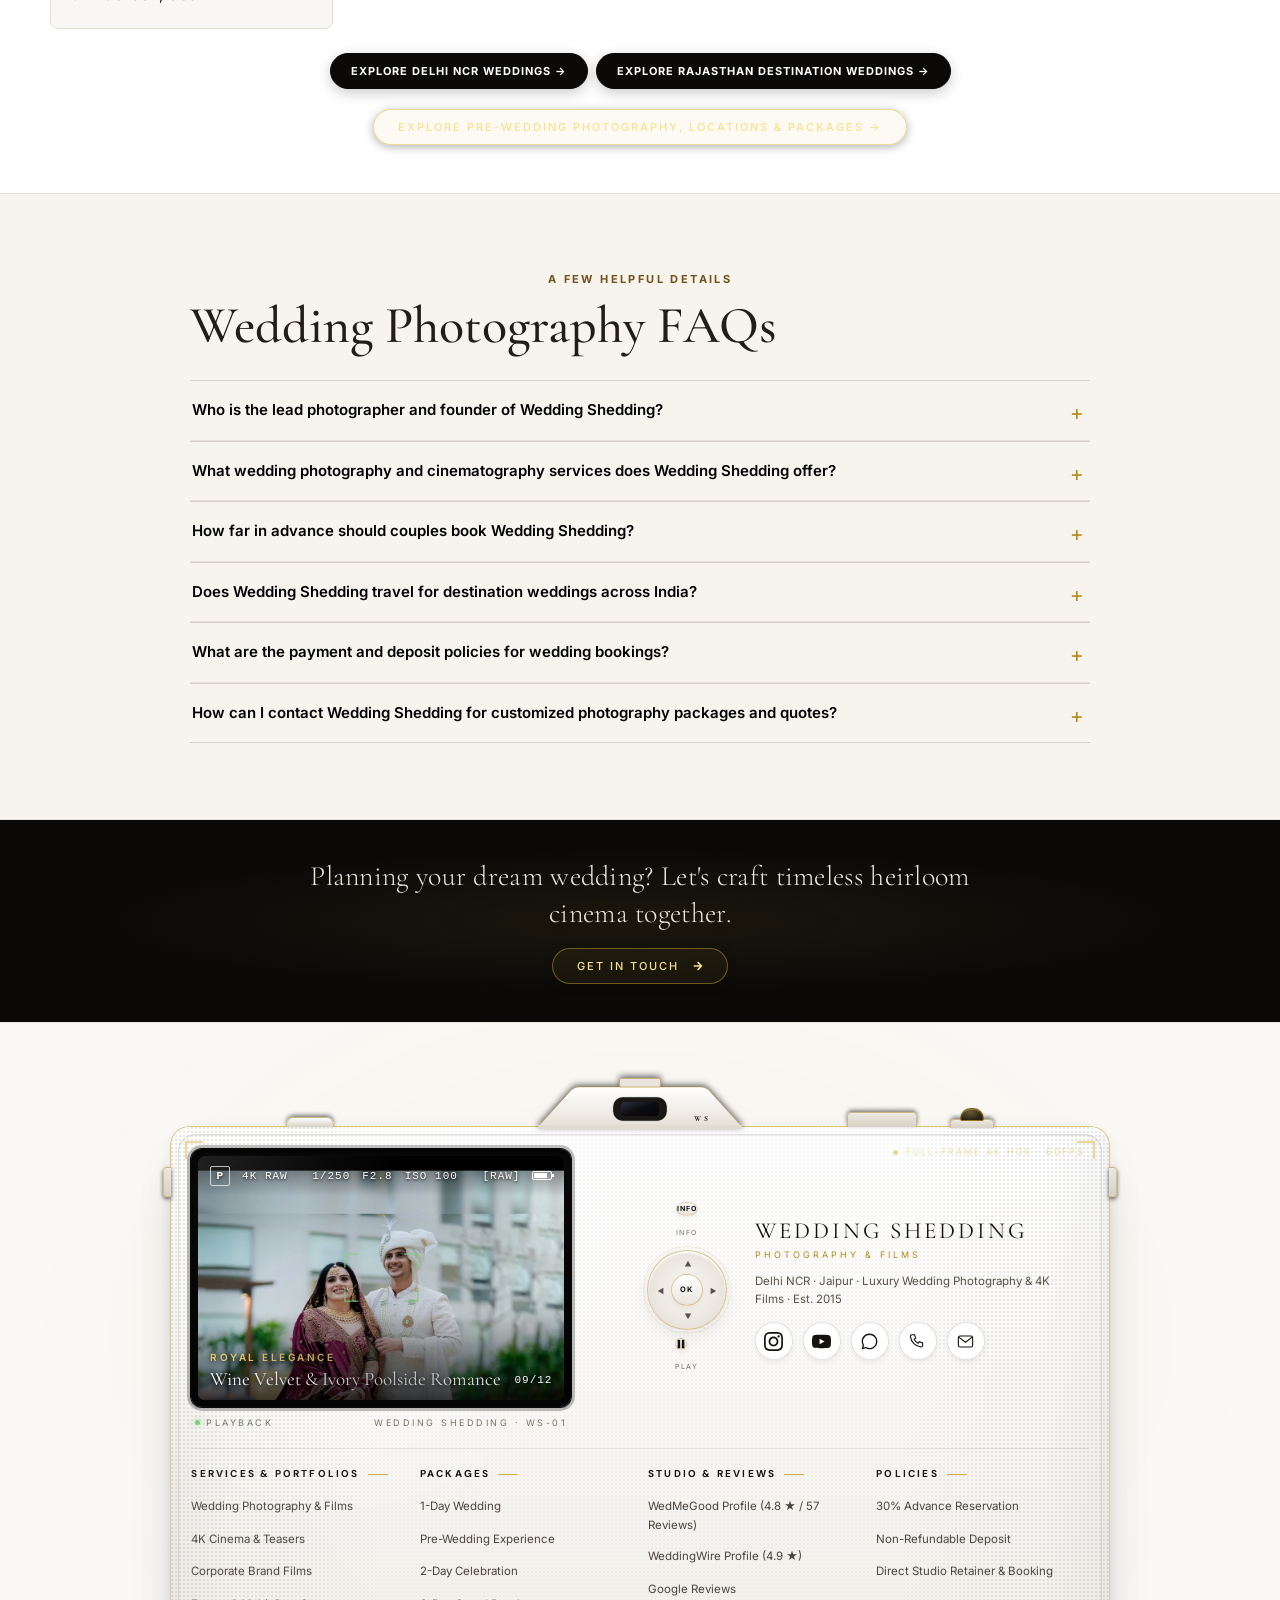
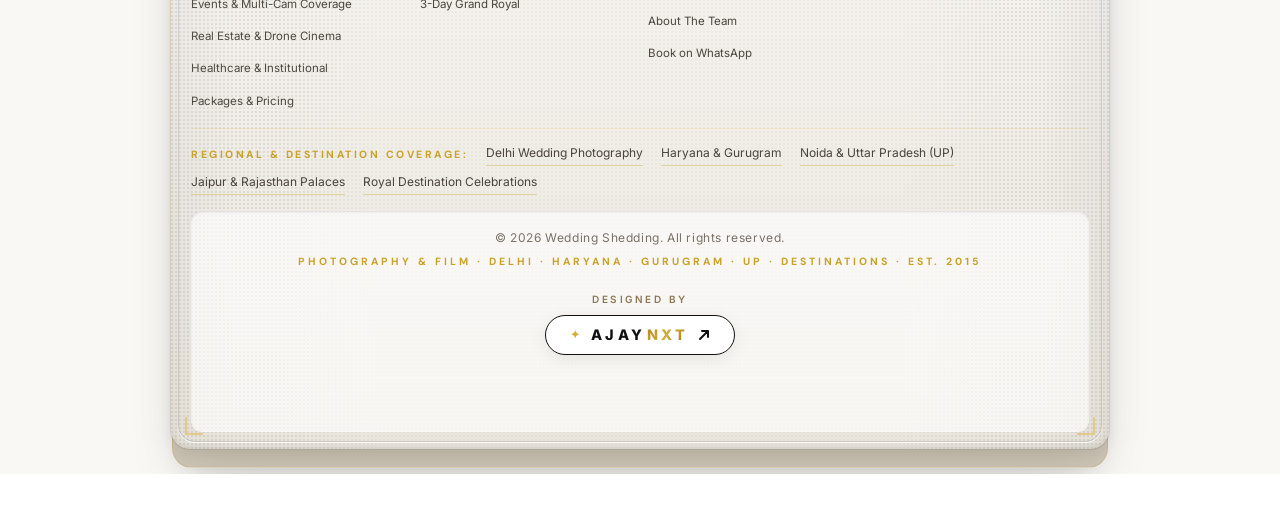
==== commit 49285e97: "Declare verified intrinsic dimensions for original hero and repeated portfolio photos" ====
--- a/index.html
+++ b/index.html
@@ -489,14 +489,14 @@
               <span class="nk-fr__n">01</span>
               <span class="nk-fr__badge">ROYAL WEDDING</span>
               <span class="nk-fr__img">
-                <img src="assets/images/ws_hero_red_bride_kaliras.webp" alt="Traditional royal bride portrait with emerald polki and kaliras by Wedding Shedding" loading="lazy" decoding="async">
+                <img src="assets/images/ws_hero_red_bride_kaliras.webp" alt="Traditional royal bride portrait with emerald polki and kaliras by Wedding Shedding" loading="lazy" decoding="async" width="682" height="864">
               </span>
             </a>
             <a class="nk-fr" href="weddings.html" data-i="1" aria-label="Pre-Wedding &amp; Cinematic Couples">
               <span class="nk-fr__n">02</span>
               <span class="nk-fr__badge">PRE-WEDDING</span>
               <span class="nk-fr__img">
-                <img src="assets/images/ws_hero_haldi_kiss_sunglasses.webp" alt="Haldi yellow pre-wedding couple with sunglasses by Wedding Shedding" loading="lazy" decoding="async">
+                <img src="assets/images/ws_hero_haldi_kiss_sunglasses.webp" alt="Haldi yellow pre-wedding couple with sunglasses by Wedding Shedding" loading="lazy" decoding="async" width="1024" height="682">
               </span>
             </a>
             <a class="nk-fr" href="weddings.html" data-i="2" aria-label="Haldi, Mehndi &amp; Sangeet Celebrations">
@@ -722,7 +722,7 @@
         <!-- Slide 09: Royal Poolside Portraits (Slot 1) -->
         <li class="nkh__item" data-i="9">
           <a href="#services" class="nkh__card">
-            <img src="assets/images/ws_hero_poolside_couple.webp" alt="Royal couple by poolside in wine velvet &amp; ivory sherwani by Wedding Shedding" class="nkh__img" loading="lazy" decoding="async" fetchpriority="low" style="object-position: center top !important;">
+            <img src="assets/images/ws_hero_poolside_couple.webp" alt="Royal couple by poolside in wine velvet &amp; ivory sherwani by Wedding Shedding" class="nkh__img" loading="lazy" decoding="async" fetchpriority="low" style="object-position: center top !important;" width="1024" height="1024">
             <span class="nkh__tint"></span>
             <span class="nkh__shade"></span>
             <span class="nkh__label"><b>09</b> Royal Couple</span>
@@ -738,7 +738,7 @@
         <!-- Slide 10: Vintage Velvet Bridal Majesty (Slot 2) -->
         <li class="nkh__item" data-i="10">
           <a href="#services" class="nkh__card">
-            <img src="assets/images/ws_hero_bride_armchair_lamp.webp" alt="Regal bride in hand-embroidered red lehenga seated in wingback chair by Wedding Shedding" class="nkh__img" loading="lazy" decoding="async" fetchpriority="low" style="object-position: center top !important;">
+            <img src="assets/images/ws_hero_bride_armchair_lamp.webp" alt="Regal bride in hand-embroidered red lehenga seated in wingback chair by Wedding Shedding" class="nkh__img" loading="lazy" decoding="async" fetchpriority="low" style="object-position: center top !important;" width="768" height="1024">
             <span class="nkh__tint"></span>
             <span class="nkh__shade"></span>
             <span class="nkh__label"><b>10</b> Vintage Heritage</span>
@@ -754,7 +754,7 @@
         <!-- Slide 11: Grand Ballroom Palace Couple (Slot 3) -->
         <li class="nkh__item" data-i="11">
           <a href="#services" class="nkh__card">
-            <img src="assets/images/ws_hero_palace_chandelier_couple.webp" alt="Majestic palace ballroom with crystal chandeliers and royal couple by Wedding Shedding" class="nkh__img" loading="lazy" decoding="async" fetchpriority="low" style="object-position: center center !important;">
+            <img src="assets/images/ws_hero_palace_chandelier_couple.webp" alt="Majestic palace ballroom with crystal chandeliers and royal couple by Wedding Shedding" class="nkh__img" loading="lazy" decoding="async" fetchpriority="low" style="object-position: center center !important;" width="1024" height="1024">
             <span class="nkh__tint"></span>
             <span class="nkh__shade"></span>
             <span class="nkh__label"><b>11</b> Palace Grandeur</span>
@@ -770,7 +770,7 @@
         <!-- Slide 12: Cascading Kaliras & Royal Arches (Slot 4) -->
         <li class="nkh__item" data-i="12">
           <a href="#services" class="nkh__card">
-            <img src="assets/images/ws_hero_bride_palace_corridor.webp" alt="Full length bride in crimson lehenga walking through palace arches by Wedding Shedding" class="nkh__img" loading="lazy" decoding="async" fetchpriority="low" style="object-position: center top !important;">
+            <img src="assets/images/ws_hero_bride_palace_corridor.webp" alt="Full length bride in crimson lehenga walking through palace arches by Wedding Shedding" class="nkh__img" loading="lazy" decoding="async" fetchpriority="low" style="object-position: center top !important;" width="682" height="1024">
             <span class="nkh__tint"></span>
             <span class="nkh__shade"></span>
             <span class="nkh__label"><b>12</b> Royal Walkway</span>
@@ -786,7 +786,7 @@
         <!-- Slide 01: Haldi Kiss & Golden Flare (Slot 5 Centerpiece - 1 NO YE KR DO) -->
         <li class="nkh__item" data-i="1">
           <a href="#services" class="nkh__card">
-            <img src="assets/images/ws_hero_haldi_kiss_sunglasses.webp" alt="Romantic couple in yellow sunglasses kissing during Haldi ceremony by Wedding Shedding" class="nkh__img" loading="eager" decoding="auto" fetchpriority="high" style="object-position: center top !important;">
+            <img src="assets/images/ws_hero_haldi_kiss_sunglasses.webp" alt="Romantic couple in yellow sunglasses kissing during Haldi ceremony by Wedding Shedding" class="nkh__img" loading="eager" decoding="auto" fetchpriority="high" style="object-position: center top !important;" width="1024" height="682">
             <span class="nkh__tint"></span>
             <span class="nkh__shade"></span>
             <span class="nkh__label"><b>01</b> Haldi Celebration</span>
@@ -802,7 +802,7 @@
         <!-- Slide 02: Sacred Rituals Studio Bride (Slot 6 - 2 NO YE WALI USE KRO) -->
         <li class="nkh__item" data-i="2">
           <a href="#services" class="nkh__card">
-            <img src="assets/images/ws_hero_red_bride_kaliras.webp" alt="Traditional Indian bride in red lehenga with emerald jewelry and golden kaliras by Wedding Shedding" class="nkh__img" loading="lazy" decoding="async" fetchpriority="low" style="object-position: center top !important;">
+            <img src="assets/images/ws_hero_red_bride_kaliras.webp" alt="Traditional Indian bride in red lehenga with emerald jewelry and golden kaliras by Wedding Shedding" class="nkh__img" loading="lazy" decoding="async" fetchpriority="low" style="object-position: center top !important;" width="682" height="864">
             <span class="nkh__tint"></span>
             <span class="nkh__shade"></span>
             <span class="nkh__label"><b>02</b> Sacred Rituals</span>
@@ -818,7 +818,7 @@
         <!-- Slide 03: Joyful Baraat Wave (Slot 7 - Couple A) -->
         <li class="nkh__item" data-i="3">
           <a href="#services" class="nkh__card">
-            <img src="assets/images/ws_hero_groom_wave.webp" alt="Candid groom in royal ivory sherwani waving joyfully during wedding by Wedding Shedding" class="nkh__img" loading="lazy" decoding="async" fetchpriority="low" style="object-position: center top !important;">
+            <img src="assets/images/ws_hero_groom_wave.webp" alt="Candid groom in royal ivory sherwani waving joyfully during wedding by Wedding Shedding" class="nkh__img" loading="lazy" decoding="async" fetchpriority="low" style="object-position: center top !important;" width="1020" height="1020">
             <span class="nkh__tint"></span>
             <span class="nkh__shade"></span>
             <span class="nkh__label"><b>03</b> Candid Moments</span>
@@ -834,7 +834,7 @@
         <!-- Slide 04: Radiant Bridal Joy (Slot 8) -->
         <li class="nkh__item" data-i="4">
           <a href="#services" class="nkh__card">
-            <img src="assets/images/ws_hero_radiant_red_bride.webp" alt="Radiant smiling bride looking over shoulder in red veil by Wedding Shedding" class="nkh__img" loading="lazy" decoding="async" fetchpriority="low" style="object-position: center top !important;">
+            <img src="assets/images/ws_hero_radiant_red_bride.webp" alt="Radiant smiling bride looking over shoulder in red veil by Wedding Shedding" class="nkh__img" loading="lazy" decoding="async" fetchpriority="low" style="object-position: center top !important;" width="1024" height="1024">
             <span class="nkh__tint"></span>
             <span class="nkh__shade"></span>
             <span class="nkh__label"><b>04</b> Candid Laughter</span>
@@ -850,7 +850,7 @@
         <!-- Slide 05: Regal Velvet Bride Portrait (Slot 9 - Couple A) -->
         <li class="nkh__item" data-i="5">
           <a href="#services" class="nkh__card">
-            <img src="assets/images/ws_hero_regal_bride_velvet.webp" alt="Regal bride portrait in wine velvet lehenga and polki jewelry by Wedding Shedding" class="nkh__img" loading="lazy" decoding="async" fetchpriority="low" style="object-position: center top !important;">
+            <img src="assets/images/ws_hero_regal_bride_velvet.webp" alt="Regal bride portrait in wine velvet lehenga and polki jewelry by Wedding Shedding" class="nkh__img" loading="lazy" decoding="async" fetchpriority="low" style="object-position: center top !important;" width="1024" height="1024">
             <span class="nkh__tint"></span>
             <span class="nkh__shade"></span>
             <span class="nkh__label"><b>05</b> Bridal Couture</span>
@@ -866,7 +866,7 @@
         <!-- Slide 06: Pre-Wedding Desert Romance (Slot 10) -->
         <li class="nkh__item" data-i="6">
           <a href="#services" class="nkh__card">
-            <img src="assets/images/ws_hero_bw_prewedding_tent.webp" alt="Monochrome desert tent pre-wedding couple portrait by Wedding Shedding" class="nkh__img" loading="lazy" decoding="async" fetchpriority="low" style="object-position: center top !important;">
+            <img src="assets/images/ws_hero_bw_prewedding_tent.webp" alt="Monochrome desert tent pre-wedding couple portrait by Wedding Shedding" class="nkh__img" loading="lazy" decoding="async" fetchpriority="low" style="object-position: center top !important;" width="1024" height="1024">
             <span class="nkh__tint"></span>
             <span class="nkh__shade"></span>
             <span class="nkh__label"><b>06</b> Pre-Wedding</span>
@@ -882,7 +882,7 @@
         <!-- Slide 07: Soulful Couple Embrace (Slot 11 - Couple A) -->
         <li class="nkh__item" data-i="7">
           <a href="#services" class="nkh__card">
-            <img src="assets/images/ws_hero_intimate_couple_embrace.webp" alt="Intimate royal couple embrace with soft warm lighting by Wedding Shedding" class="nkh__img" loading="lazy" decoding="async" fetchpriority="low" style="object-position: center top !important;">
+            <img src="assets/images/ws_hero_intimate_couple_embrace.webp" alt="Intimate royal couple embrace with soft warm lighting by Wedding Shedding" class="nkh__img" loading="lazy" decoding="async" fetchpriority="low" style="object-position: center top !important;" width="1024" height="1024">
             <span class="nkh__tint"></span>
             <span class="nkh__shade"></span>
             <span class="nkh__label"><b>07</b> Eternal Connection</span>
@@ -898,7 +898,7 @@
         <!-- Slide 08: Destination Wedding Elegance (Slot 12) -->
         <li class="nkh__item" data-i="8">
           <a href="#services" class="nkh__card">
-            <img src="assets/images/ws_hero_foreign_guest_saree.webp" alt="Elegant destination wedding bridesmaid in silver saree by Wedding Shedding" class="nkh__img" loading="lazy" decoding="async" fetchpriority="low" style="object-position: center top !important;">
+            <img src="assets/images/ws_hero_foreign_guest_saree.webp" alt="Elegant destination wedding bridesmaid in silver saree by Wedding Shedding" class="nkh__img" loading="lazy" decoding="async" fetchpriority="low" style="object-position: center top !important;" width="1024" height="1024">
             <span class="nkh__tint"></span>
             <span class="nkh__shade"></span>
             <span class="nkh__label"><b>08</b> Destination Glamour</span>
@@ -1291,7 +1291,7 @@
           <!-- 4. Royal Destination Weddings -->
           <div class="camera-reel-card service-card" id="services-destination">
             <div class="camera-reel-imgwrap">
-              <img src="assets/images/ws_hero_foreign_guest_saree.webp" alt="Destination wedding glamour at royal heritage estate by Wedding Shedding" loading="lazy" style="object-position: center 20%;" decoding="async">
+              <img src="assets/images/ws_hero_foreign_guest_saree.webp" alt="Destination wedding glamour at royal heritage estate by Wedding Shedding" loading="lazy" style="object-position: center 20%;" decoding="async" width="1024" height="1024">
             </div>
             <div class="camera-reel-info">
               <div>
@@ -2442,62 +2442,62 @@
               <div class="nkf__glass">
                 <!-- Slide 01: Haldi Romance (Centerpiece 1 NO YE KR DO) -->
                 <figure class="nkf__slide is-on" data-cat="Haldi Romance" data-t="Sun-Drenched Kiss &amp; Yellow Silk Chic">
-                  <img src="assets/images/ws_hero_haldi_kiss_sunglasses.webp" alt="Romantic couple in yellow sunglasses kissing during Haldi ceremony by Wedding Shedding" loading="lazy" decoding="async" style="object-position: center top !important; transform: translateY(6%) scale(1.12) !important; transform-origin: center top !important;">
+                  <img src="assets/images/ws_hero_haldi_kiss_sunglasses.webp" alt="Romantic couple in yellow sunglasses kissing during Haldi ceremony by Wedding Shedding" loading="lazy" decoding="async" style="object-position: center top !important; transform: translateY(6%) scale(1.12) !important; transform-origin: center top !important;" width="1024" height="682">
                 </figure>
 
                 <!-- Slide 02: Sacred Rituals (2 NO YE WALI USE KRO) -->
                 <figure class="nkf__slide" data-cat="Sacred Rituals" data-t="Traditional Chooda, Kaliras &amp; Emerald Polki">
-                  <img src="assets/images/ws_hero_red_bride_kaliras.webp" alt="Traditional Indian bride in red lehenga with emerald jewelry and golden kaliras by Wedding Shedding" loading="lazy" decoding="async" style="object-position: center 36% !important; transform-origin: center 36% !important;">
+                  <img src="assets/images/ws_hero_red_bride_kaliras.webp" alt="Traditional Indian bride in red lehenga with emerald jewelry and golden kaliras by Wedding Shedding" loading="lazy" decoding="async" style="object-position: center 36% !important; transform-origin: center 36% !important;" width="682" height="864">
                 </figure>
 
                 <!-- Slide 03: Candid Moments -->
                 <figure class="nkf__slide" data-cat="Candid Moments" data-t="Joyful Groom Wave &amp; Baraat Energy">
-                  <img src="assets/images/ws_hero_groom_wave.webp" alt="Joyful groom waving during wedding procession by Wedding Shedding" loading="lazy" decoding="async" style="object-position: center 36% !important; transform-origin: center 36% !important;">
+                  <img src="assets/images/ws_hero_groom_wave.webp" alt="Joyful groom waving during wedding procession by Wedding Shedding" loading="lazy" decoding="async" style="object-position: center 36% !important; transform-origin: center 36% !important;" width="1020" height="1020">
                 </figure>
 
                 <!-- Slide 04: Radiant Bridal Joy -->
                 <figure class="nkf__slide" data-cat="Spontaneous Joy" data-t="Crimson Veil &amp; Pure Laughter">
-                  <img src="assets/images/ws_hero_radiant_red_bride.webp" alt="Radiant smiling bride in sacred red veil by Wedding Shedding" loading="lazy" decoding="async" style="object-position: center 25% !important; transform-origin: center 25% !important;">
+                  <img src="assets/images/ws_hero_radiant_red_bride.webp" alt="Radiant smiling bride in sacred red veil by Wedding Shedding" loading="lazy" decoding="async" style="object-position: center 25% !important; transform-origin: center 25% !important;" width="1024" height="1024">
                 </figure>
 
                 <!-- Slide 05: Bridal Heritage -->
                 <figure class="nkf__slide" data-cat="Bridal Heritage" data-t="Velvet Zardozi &amp; Heirloom Kundan">
-                  <img src="assets/images/ws_hero_regal_bride_velvet.webp" alt="Regal bride portrait in wine velvet lehenga and polki jewelry by Wedding Shedding" loading="lazy" decoding="async" style="object-position: center 22% !important; transform-origin: center 22% !important;">
+                  <img src="assets/images/ws_hero_regal_bride_velvet.webp" alt="Regal bride portrait in wine velvet lehenga and polki jewelry by Wedding Shedding" loading="lazy" decoding="async" style="object-position: center 22% !important; transform-origin: center 22% !important;" width="1024" height="1024">
                 </figure>
 
                 <!-- Slide 06: Desert Romance -->
                 <figure class="nkf__slide" data-cat="Desert Romance" data-t="Monochrome Canopy &amp; Cinematic Chic">
-                  <img src="assets/images/ws_hero_bw_prewedding_tent.webp" alt="Monochrome desert tent pre-wedding couple portrait by Wedding Shedding" loading="lazy" decoding="async" style="object-position: center 32% !important; transform-origin: center 32% !important;">
+                  <img src="assets/images/ws_hero_bw_prewedding_tent.webp" alt="Monochrome desert tent pre-wedding couple portrait by Wedding Shedding" loading="lazy" decoding="async" style="object-position: center 32% !important; transform-origin: center 32% !important;" width="1024" height="1024">
                 </figure>
 
                 <!-- Slide 07: Eternal Connection -->
                 <figure class="nkf__slide" data-cat="Eternal Connection" data-t="Soulful Embrace &amp; Whispered Vows">
-                  <img src="assets/images/ws_hero_intimate_couple_embrace.webp" alt="Intimate royal couple embrace with soft warm lighting by Wedding Shedding" loading="lazy" decoding="async" style="object-position: center 35% !important; transform-origin: center 35% !important;">
+                  <img src="assets/images/ws_hero_intimate_couple_embrace.webp" alt="Intimate royal couple embrace with soft warm lighting by Wedding Shedding" loading="lazy" decoding="async" style="object-position: center 35% !important; transform-origin: center 35% !important;" width="1024" height="1024">
                 </figure>
 
                 <!-- Slide 08: Destination Grace -->
                 <figure class="nkf__slide" data-cat="Destination Grace" data-t="Silver Saree &amp; Global Celebrations">
-                  <img src="assets/images/ws_hero_foreign_guest_saree.webp" alt="Elegant destination wedding bridesmaid in silver saree by Wedding Shedding" loading="lazy" decoding="async" style="object-position: center 25% !important; transform-origin: center 25% !important;">
+                  <img src="assets/images/ws_hero_foreign_guest_saree.webp" alt="Elegant destination wedding bridesmaid in silver saree by Wedding Shedding" loading="lazy" decoding="async" style="object-position: center 25% !important; transform-origin: center 25% !important;" width="1024" height="1024">
                 </figure>
 
                 <!-- Slide 09: Royal Poolside Couple -->
                 <figure class="nkf__slide" data-cat="Royal Elegance" data-t="Wine Velvet &amp; Ivory Poolside Romance">
-                  <img src="assets/images/ws_hero_poolside_couple.webp" alt="Royal couple by poolside in wine velvet &amp; ivory sherwani by Wedding Shedding" loading="lazy" decoding="async" style="object-position: center top !important; transform: translateY(6%) scale(1.12) !important; transform-origin: center top !important;">
+                  <img src="assets/images/ws_hero_poolside_couple.webp" alt="Royal couple by poolside in wine velvet &amp; ivory sherwani by Wedding Shedding" loading="lazy" decoding="async" style="object-position: center top !important; transform: translateY(6%) scale(1.12) !important; transform-origin: center top !important;" width="1024" height="1024">
                 </figure>
 
                 <!-- Slide 10: Vintage Velvet Bridal Majesty -->
                 <figure class="nkf__slide" data-cat="Vintage Heritage" data-t="Velvet Wingback &amp; Warm Lamp Glow">
-                  <img src="assets/images/ws_hero_bride_armchair_lamp.webp" alt="Regal bride in hand-embroidered red lehenga seated in wingback chair by Wedding Shedding" loading="lazy" decoding="async" style="object-position: center 46% !important; transform: scale(1.36) translate(-11.5%, -7%) !important; transform-origin: center center !important;">
+                  <img src="assets/images/ws_hero_bride_armchair_lamp.webp" alt="Regal bride in hand-embroidered red lehenga seated in wingback chair by Wedding Shedding" loading="lazy" decoding="async" style="object-position: center 46% !important; transform: scale(1.36) translate(-11.5%, -7%) !important; transform-origin: center center !important;" width="768" height="1024">
                 </figure>
 
                 <!-- Slide 11: Grand Ballroom Palace Couple -->
                 <figure class="nkf__slide" data-cat="Palace Grandeur" data-t="Glittering Chandeliers &amp; Royal Ballroom">
-                  <img src="assets/images/ws_hero_palace_chandelier_couple.webp" alt="Majestic palace ballroom with crystal chandeliers and royal couple by Wedding Shedding" loading="lazy" decoding="async" style="object-position: center 80% !important; transform-origin: center 80% !important;">
+                  <img src="assets/images/ws_hero_palace_chandelier_couple.webp" alt="Majestic palace ballroom with crystal chandeliers and royal couple by Wedding Shedding" loading="lazy" decoding="async" style="object-position: center 80% !important; transform-origin: center 80% !important;" width="1024" height="1024">
                 </figure>
 
                 <!-- Slide 12: Cascading Kaliras & Palace Arches -->
                 <figure class="nkf__slide" data-cat="Royal Walkway" data-t="Carved Arches &amp; Cascading Kaliras">
-                  <img src="assets/images/ws_hero_bride_palace_corridor.webp" alt="Full length bride in crimson lehenga walking through palace arches by Wedding Shedding" loading="lazy" decoding="async" style="object-position: center 31% !important; transform-origin: center 31% !important;">
+                  <img src="assets/images/ws_hero_bride_palace_corridor.webp" alt="Full length bride in crimson lehenga walking through palace arches by Wedding Shedding" loading="lazy" decoding="async" style="object-position: center 31% !important; transform-origin: center 31% !important;" width="682" height="1024">
                 </figure>
 
                 <!-- Camera Focus Bracket (4 corners) -->
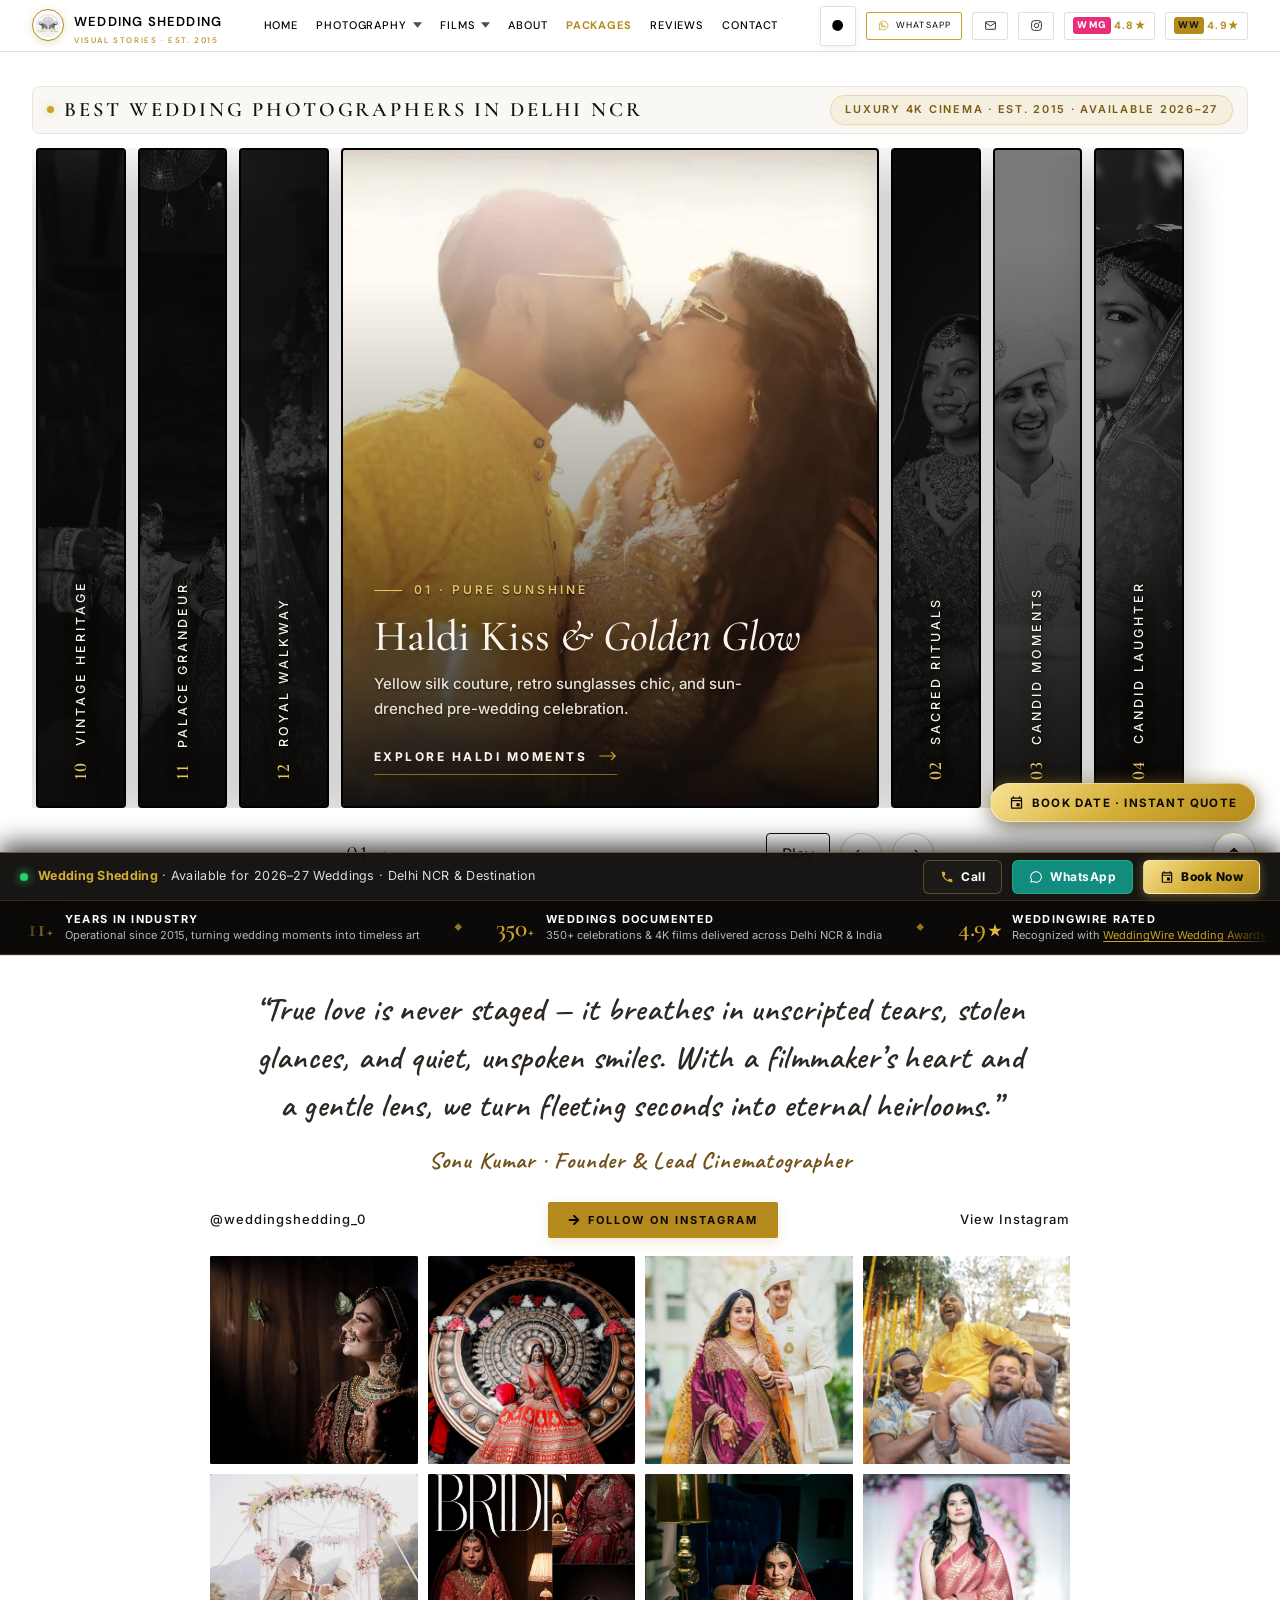
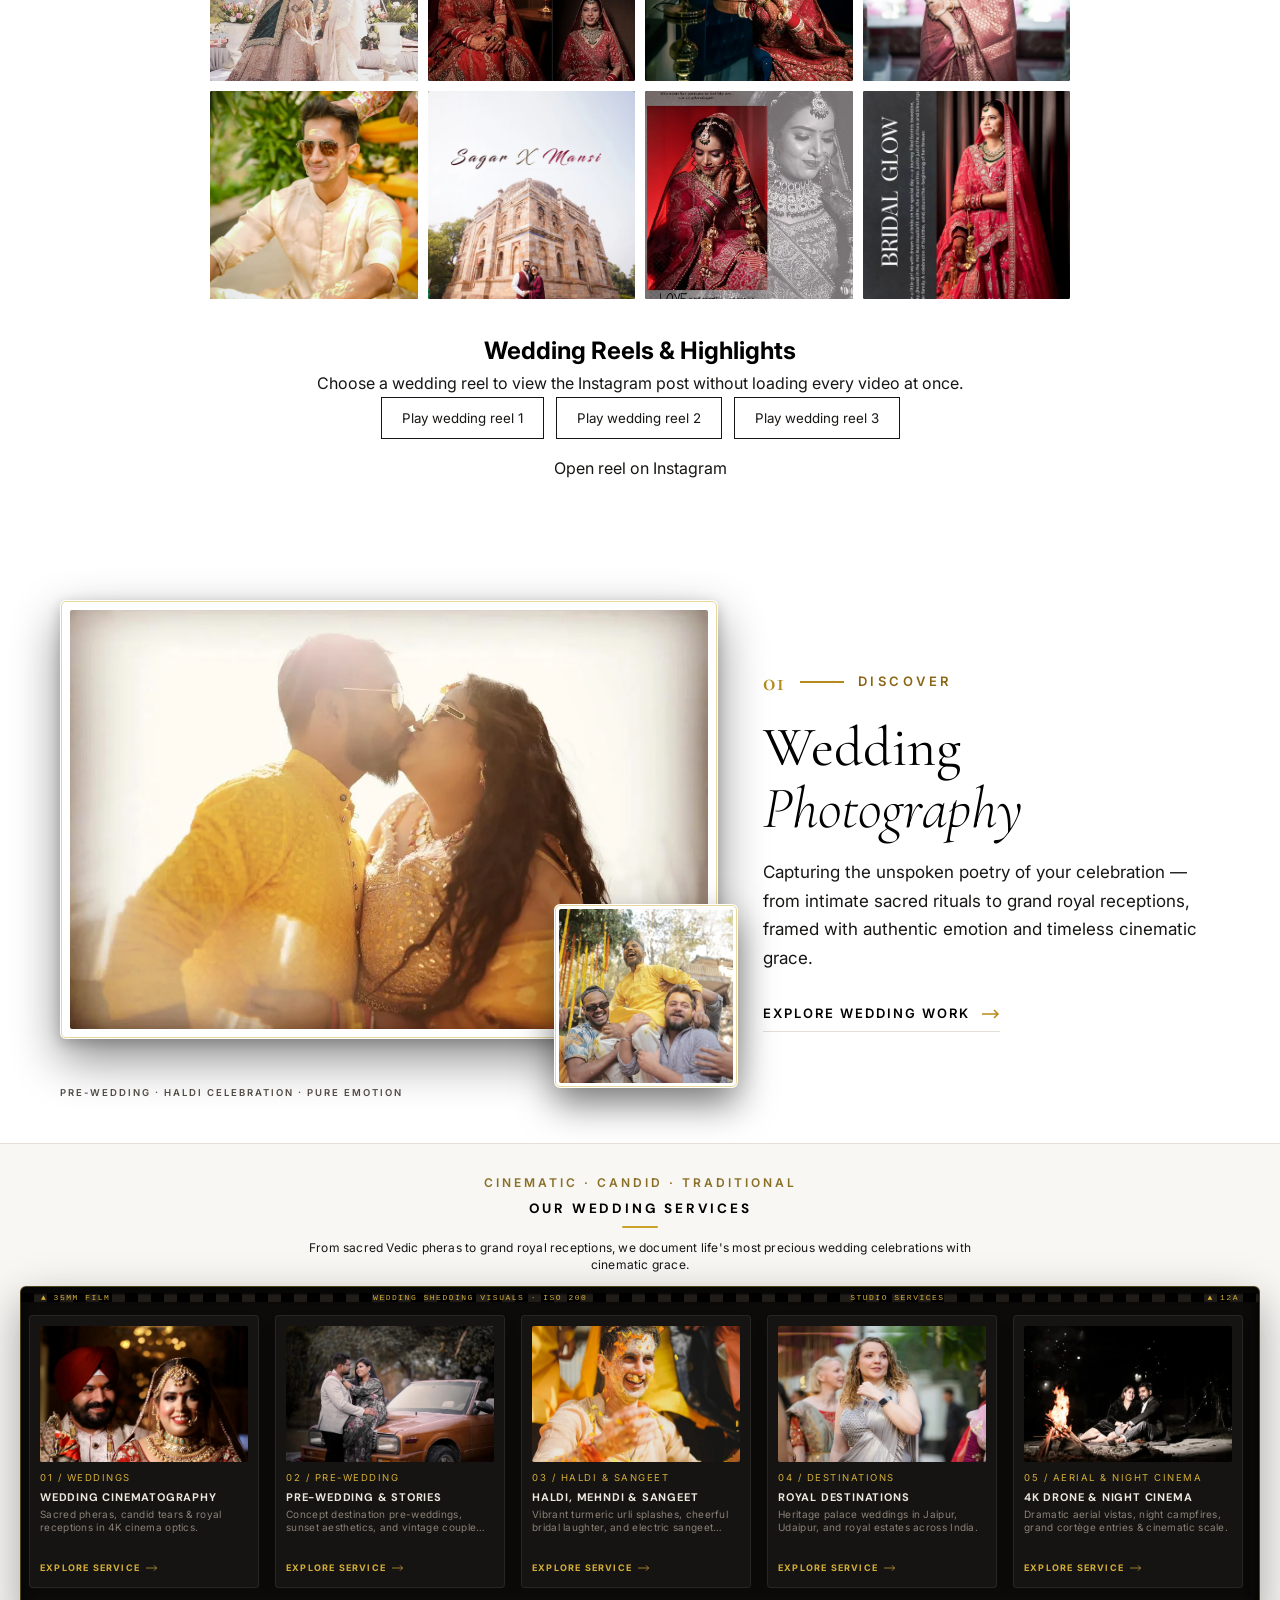
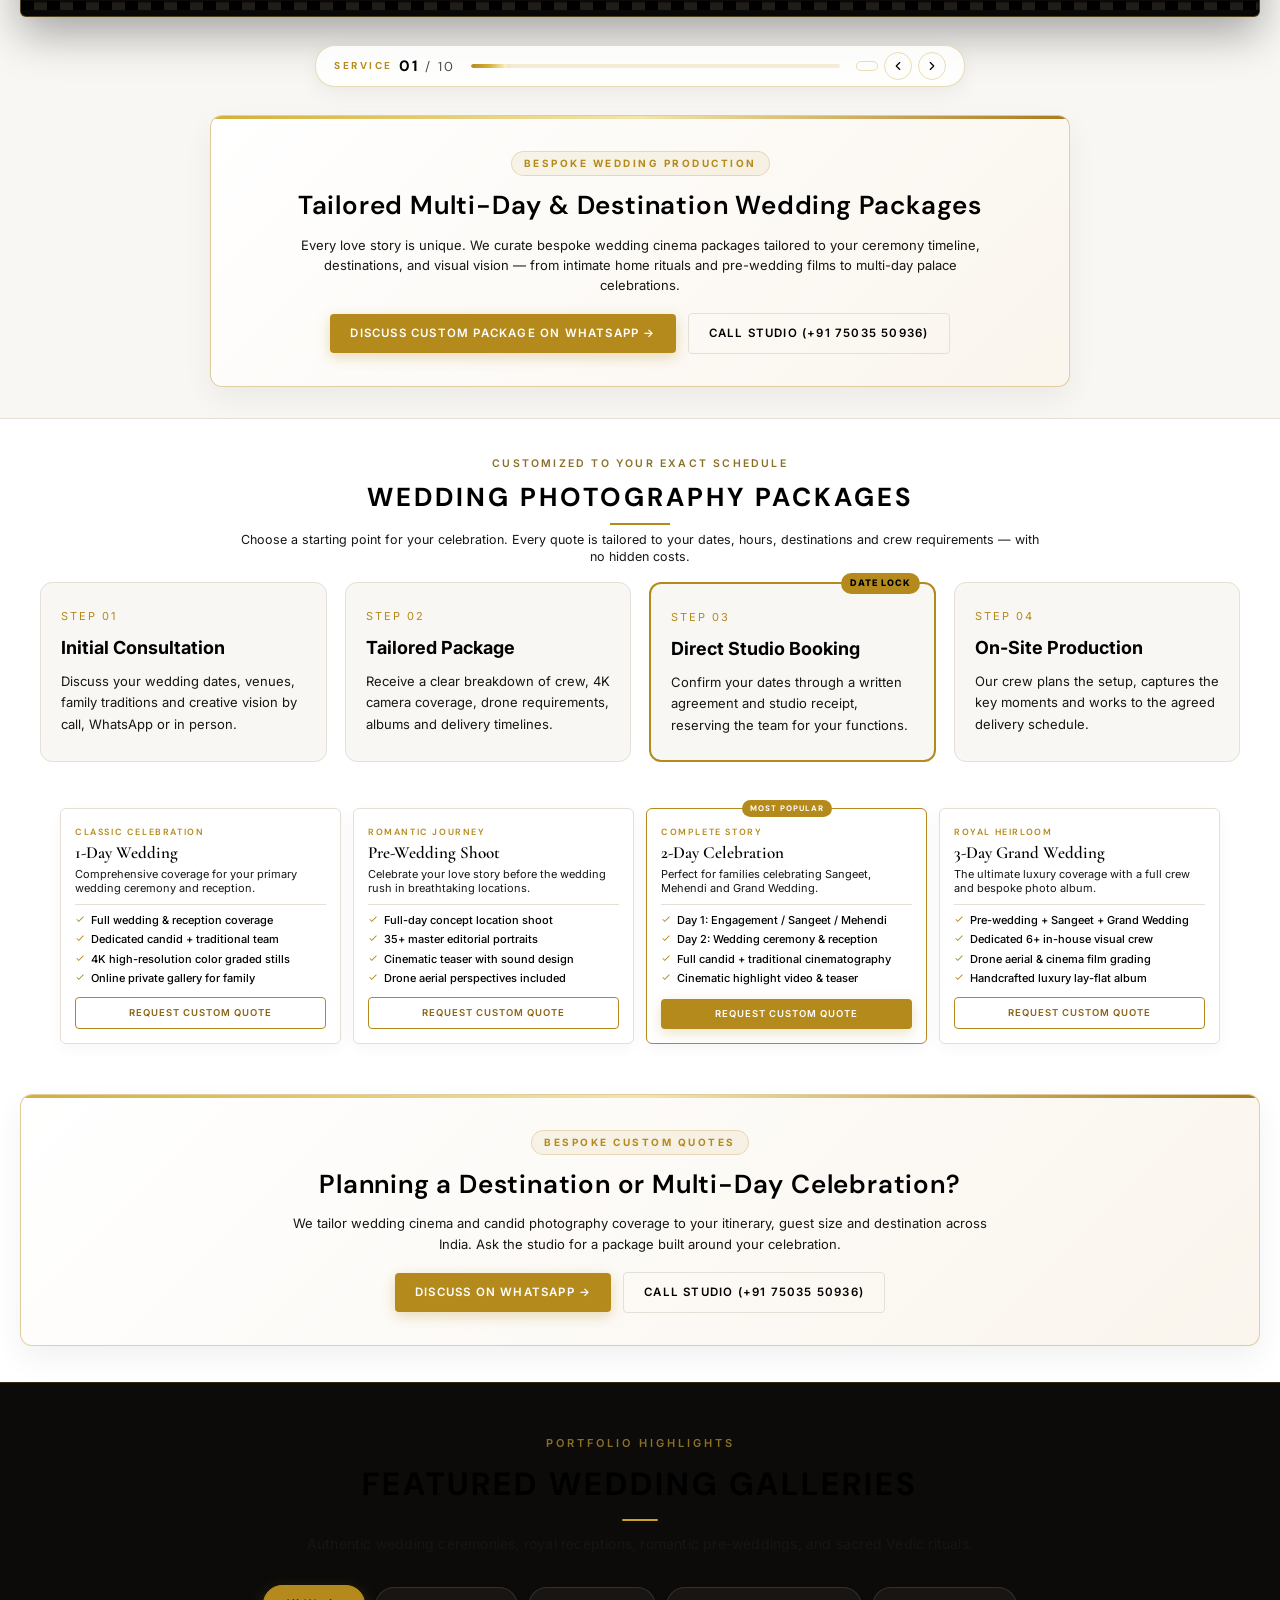
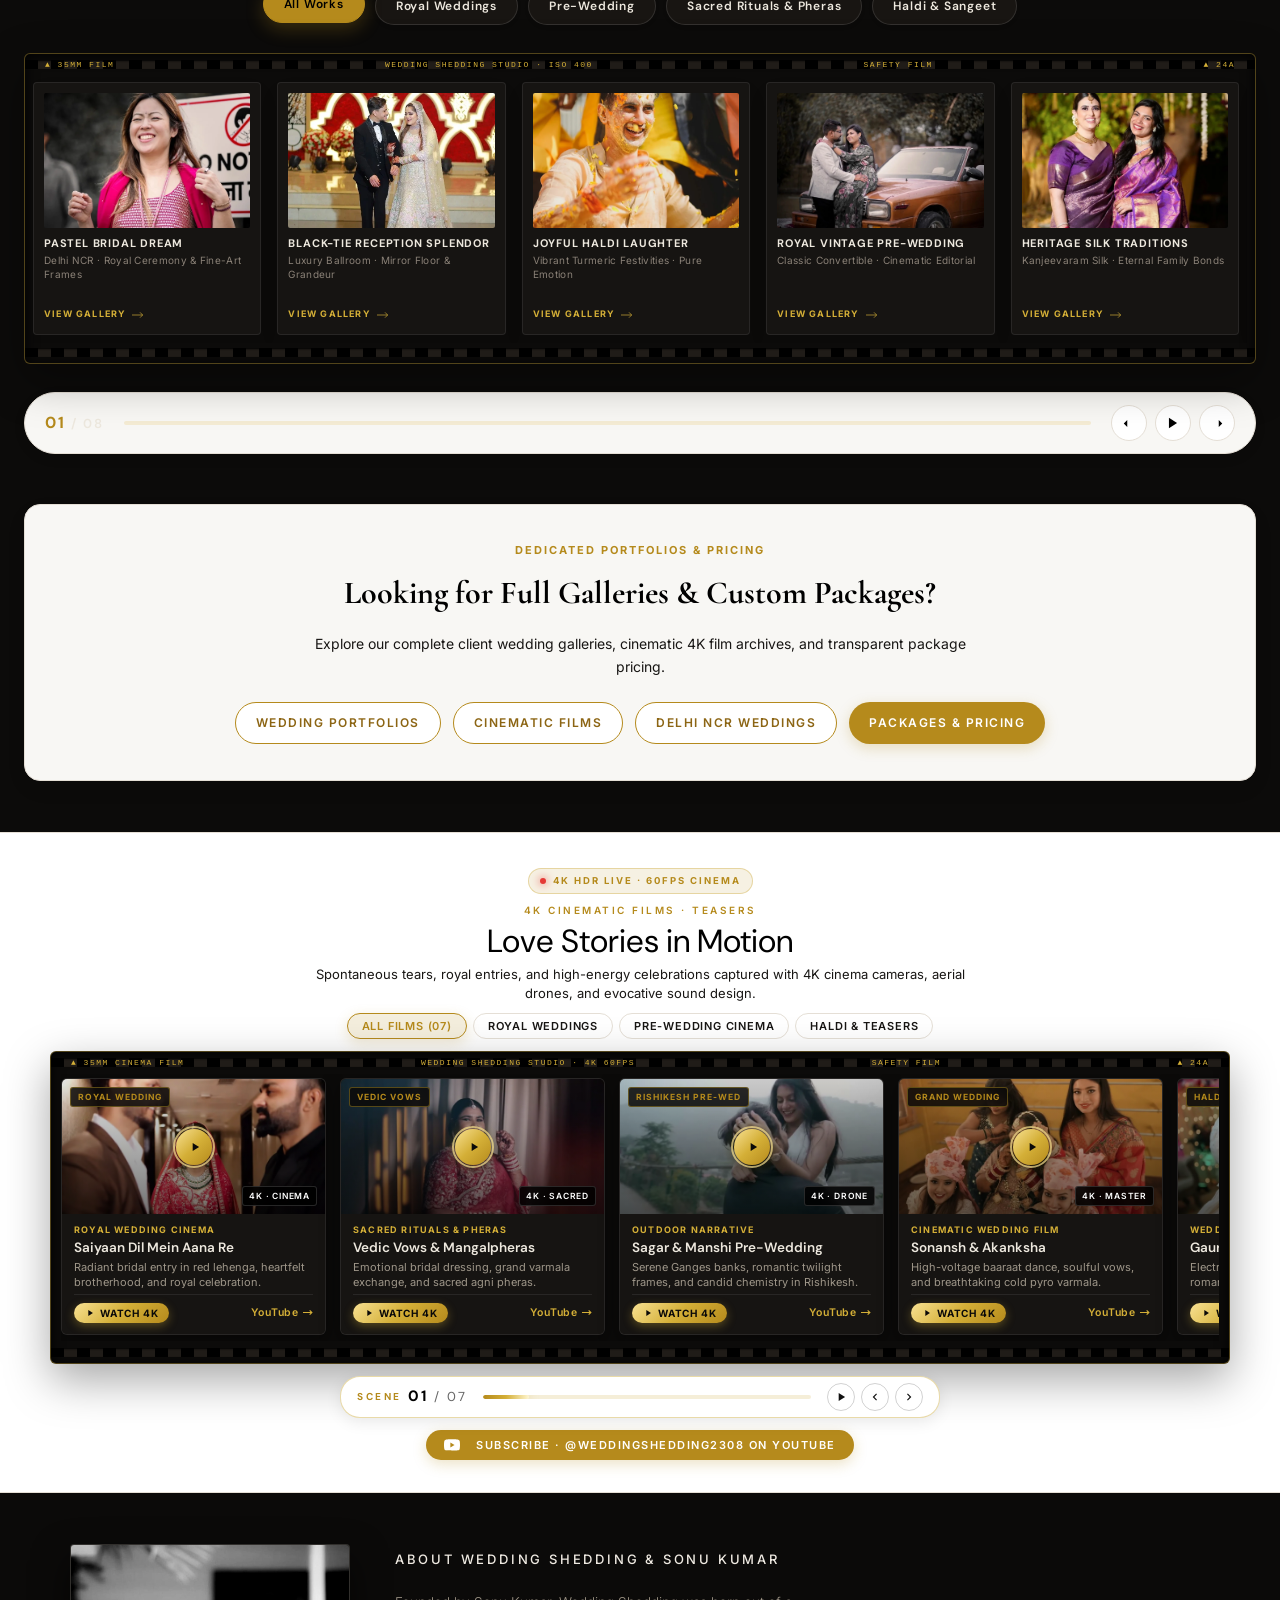
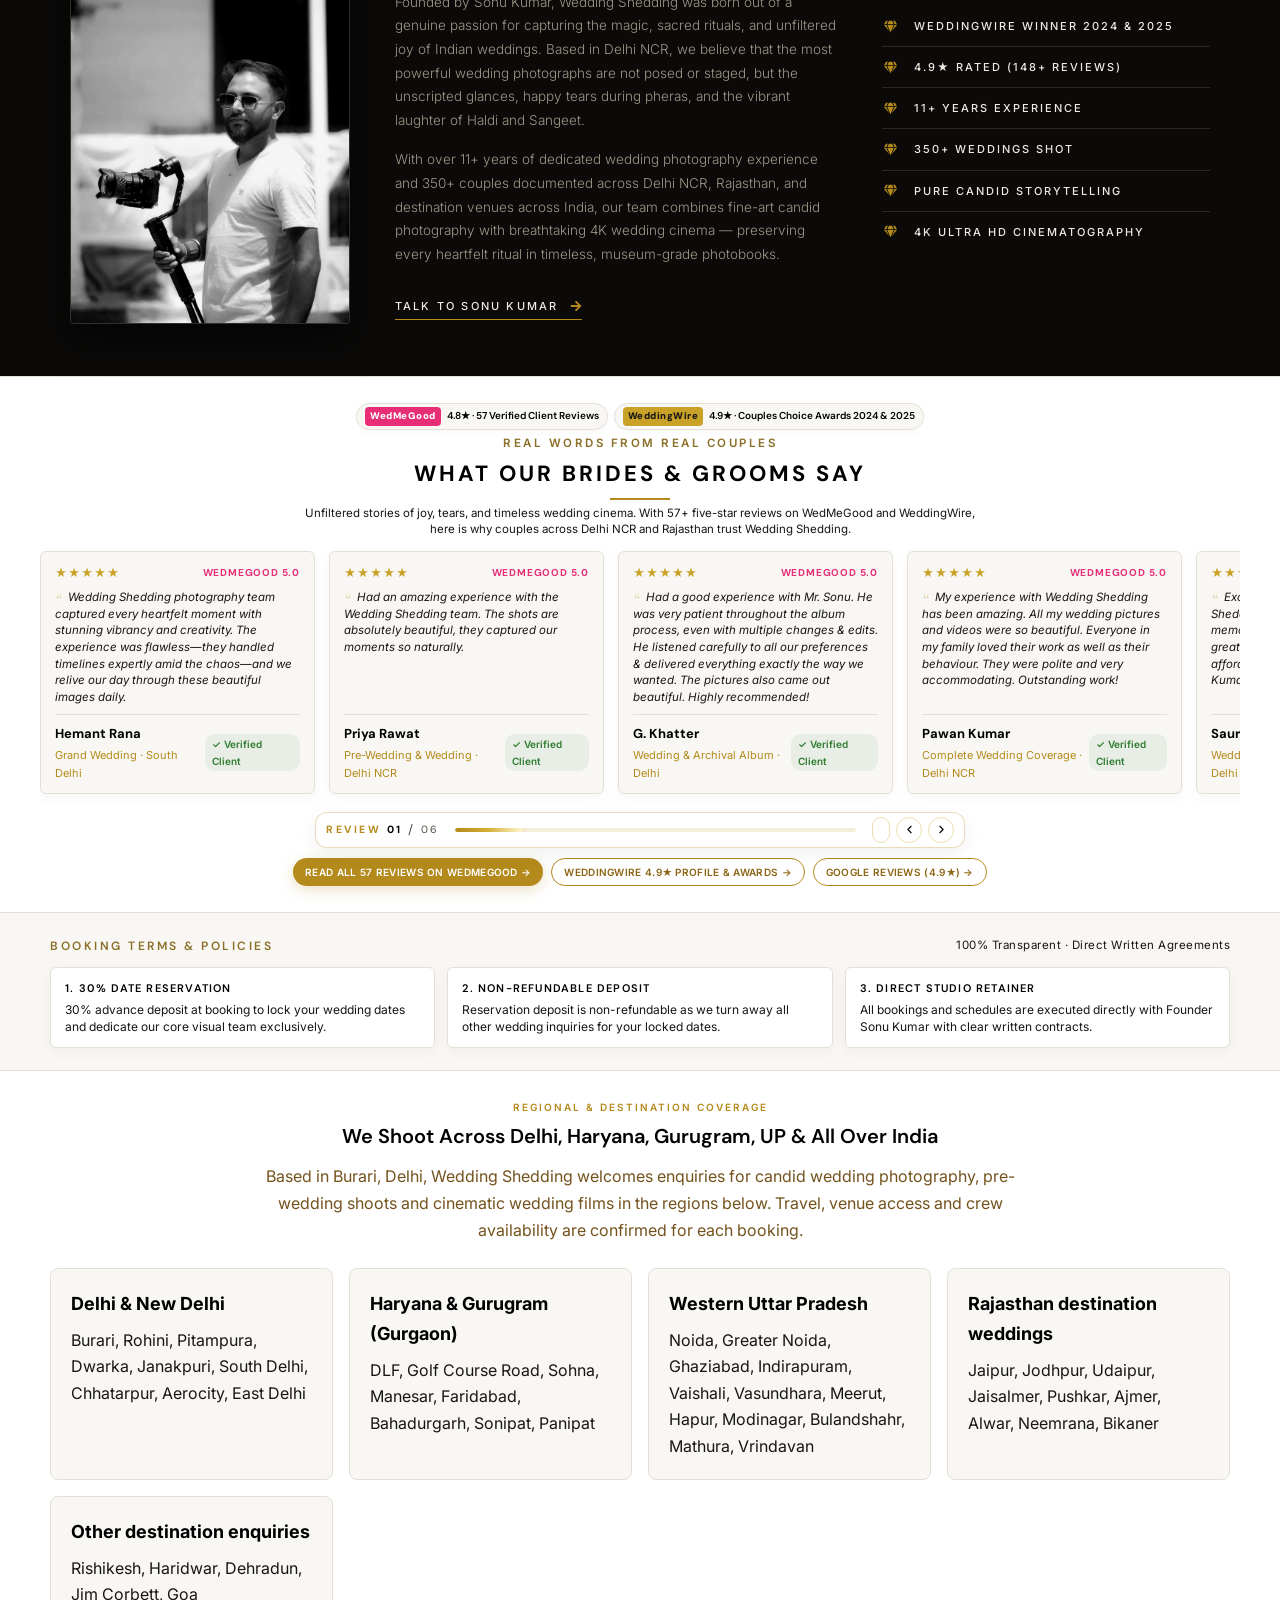
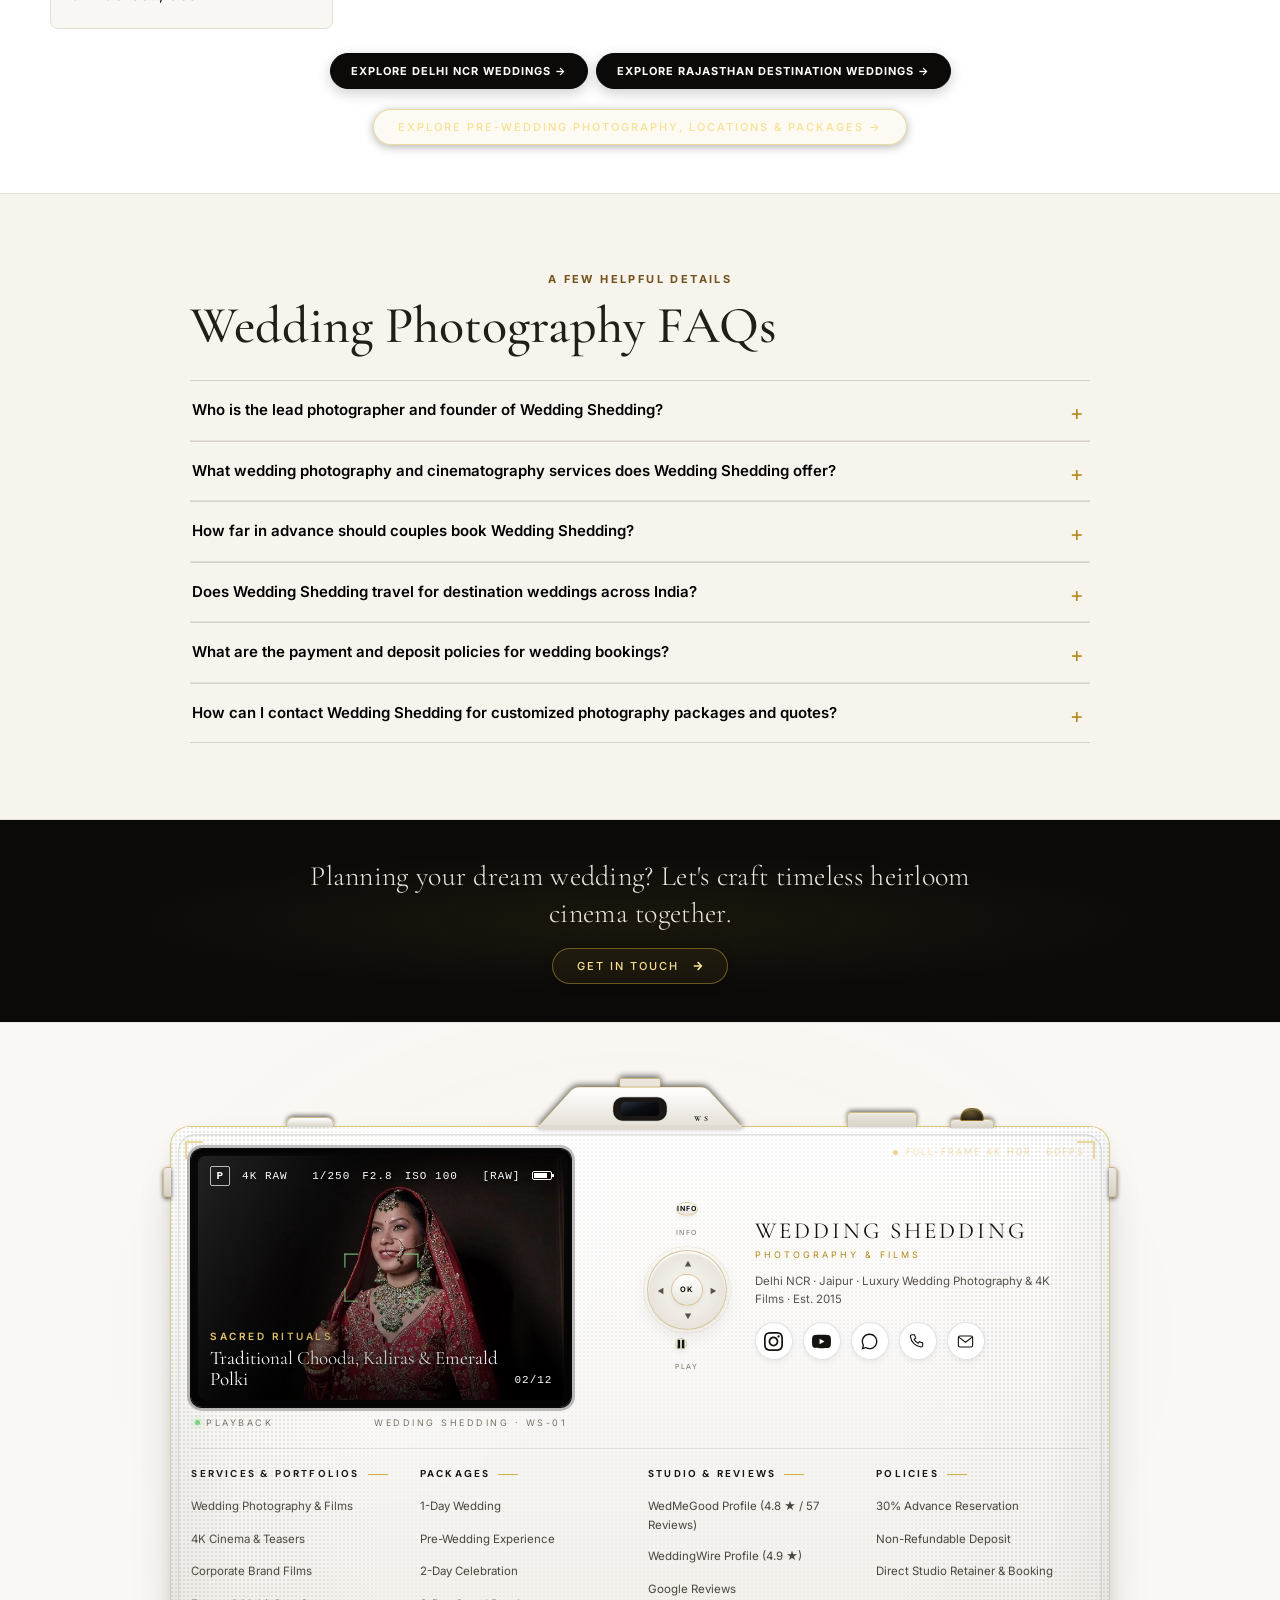
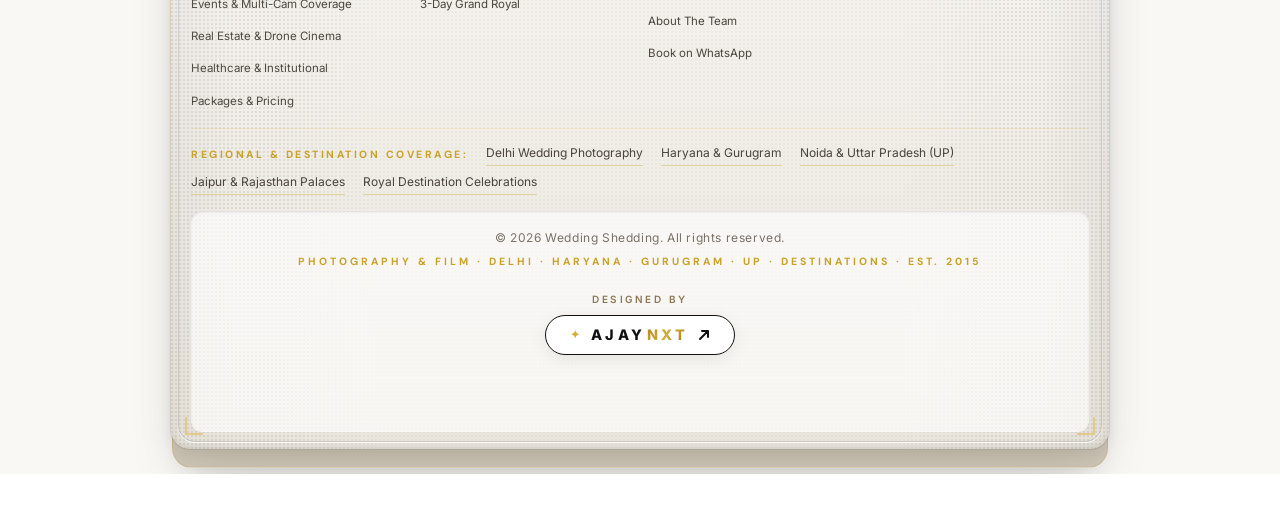
==== commit 480fa58e: "Publish latest scroll and carousel optimization versions" ====
--- a/index.html
+++ b/index.html
@@ -74,7 +74,7 @@
   <noscript><link rel="stylesheet" href="https://fonts.googleapis.com/css2?family=Alex+Brush&amp;family=Caveat:wght@400;600;700&amp;family=Great+Vibes&amp;family=Cormorant+Garamond:ital,wght@0,300;0,400;0,500;0,600;0,700;1,300;1,400;1,600&amp;family=DM+Sans:ital,opsz,wght@0,9..40,100..1000;1,9..40,100..1000&amp;family=Inter:wght@300;400;500;600;700&amp;family=Playfair+Display:ital,wght@0,400..900;1,400..900&amp;family=Syne:wght@400..800&amp;display=optional"></noscript>
 
   <!-- Stylesheet -->
-  <link rel="stylesheet" href="assets/css/style.css?v=15">
+  <link rel="stylesheet" href="assets/css/style.css?v=16">
 
   <link rel="preload" as="image" href="assets/images/ws_hero_haldi_kiss_sunglasses.webp" fetchpriority="high">
 
@@ -2848,6 +2848,6 @@
   </div>
 
   <!-- Scripts -->
-  <script src="assets/js/main.js?v=17"></script>
+  <script src="assets/js/main.js?v=18"></script>
 </body>
 </html>
--- a/assets/css/style.css
+++ b/assets/css/style.css
@@ -9694,3 +9694,15 @@
 }
 body:not(.theme-dark) .nk-locations-heading + p,body:not(.theme-dark) .ws-seo-faq__eyebrow {color:#73521c;}
 .nkh .nkh__pause:focus-visible,.nkh a.nkh__card:focus-visible {outline:3px solid #e2b94a;outline-offset:-4px;}
+
+/* Customer-controlled, lightweight page scrolling */
+html {scroll-padding-top:80px;}
+.nkx-rv {opacity:1;transform:none;transition:none;}
+.portfolio-slider-track,.films-slider-track,.regional-slider-track,.services-slider-track,.nk-reviews-slider-track,.camera-reel-track {scroll-snap-type:x proximity;overscroll-behavior-x:contain;}
+.portfolio-slider-track .project-card,.camera-reel-card {scroll-snap-stop:normal;}
+@media(max-width:767px){
+  html {scroll-padding-top:64px;}
+  .nkh__item,.nkh__img,.camera-reel-card,.film-slide,.regional-slide,.service-card,.package-card {transition:none!important;}
+  .nkx-stats__track {animation:none!important;}
+}
+@media(prefers-reduced-motion:reduce){html{scroll-behavior:auto!important;}}
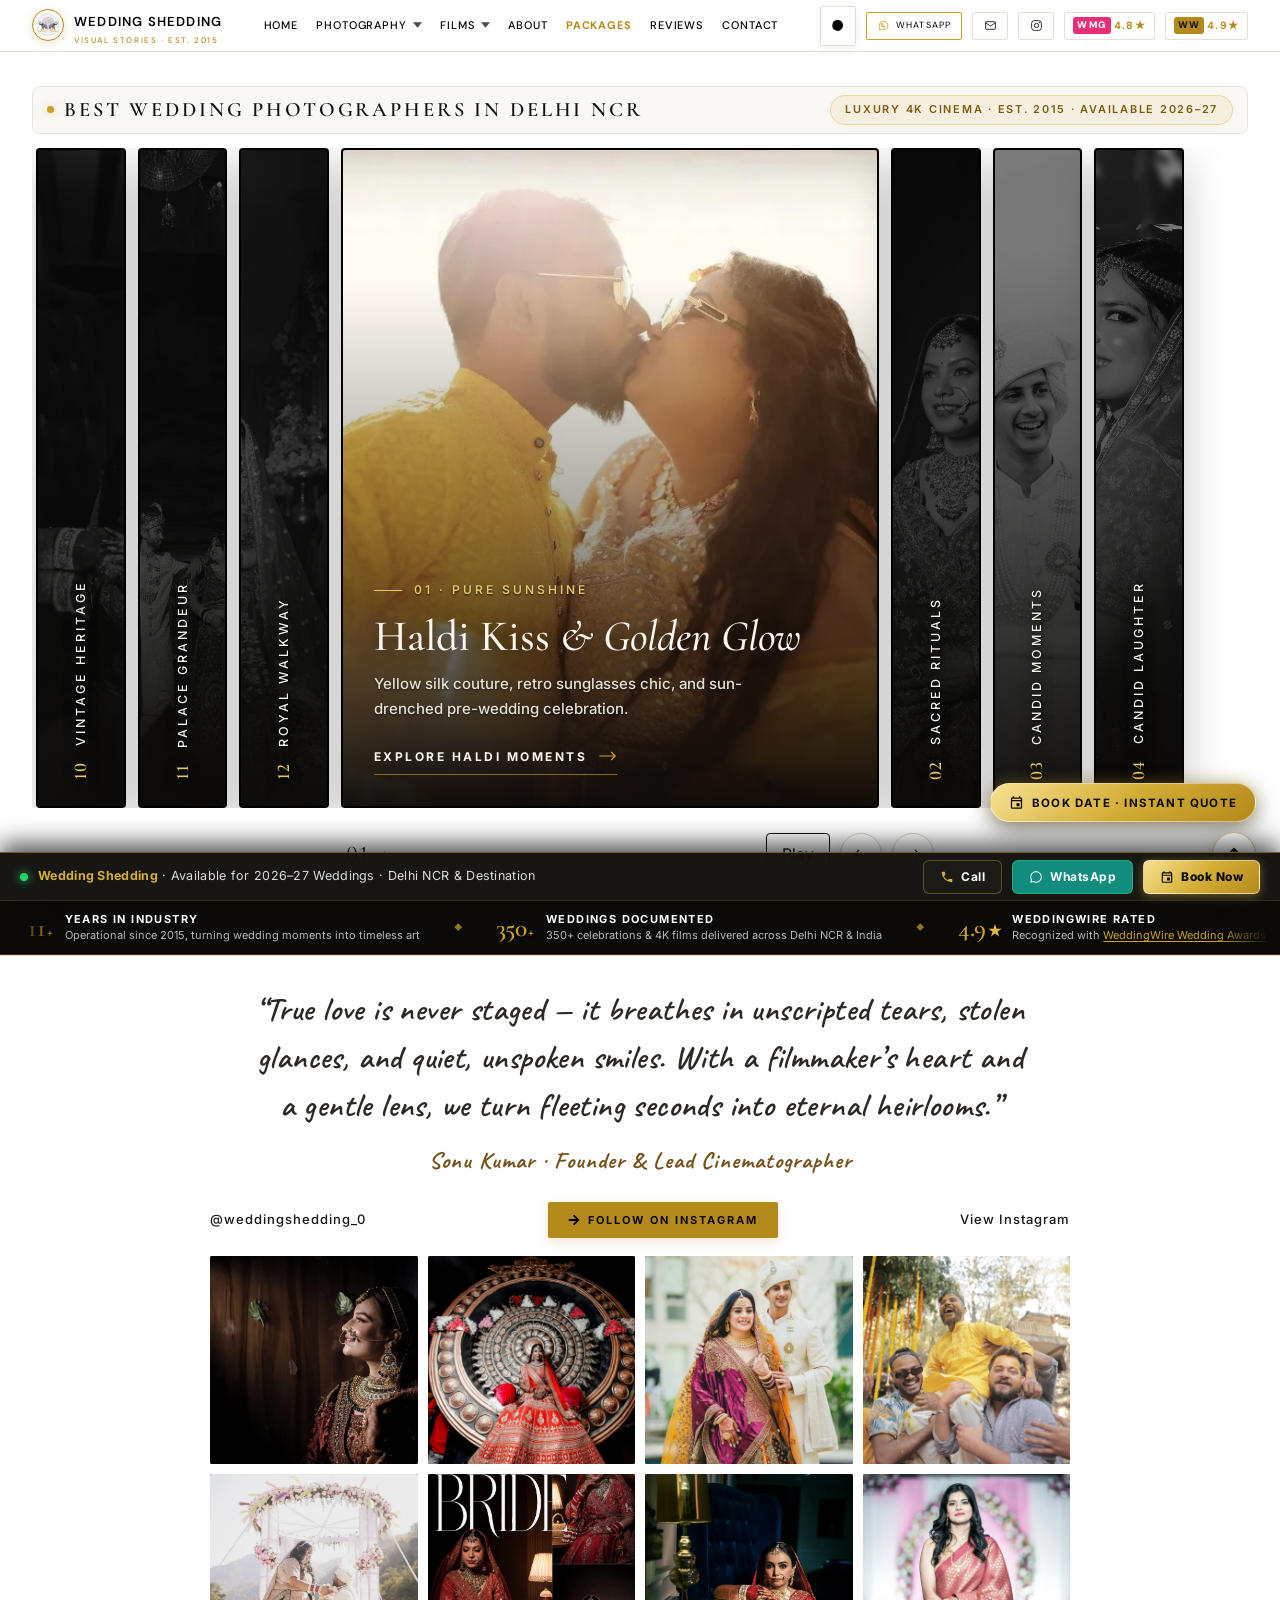
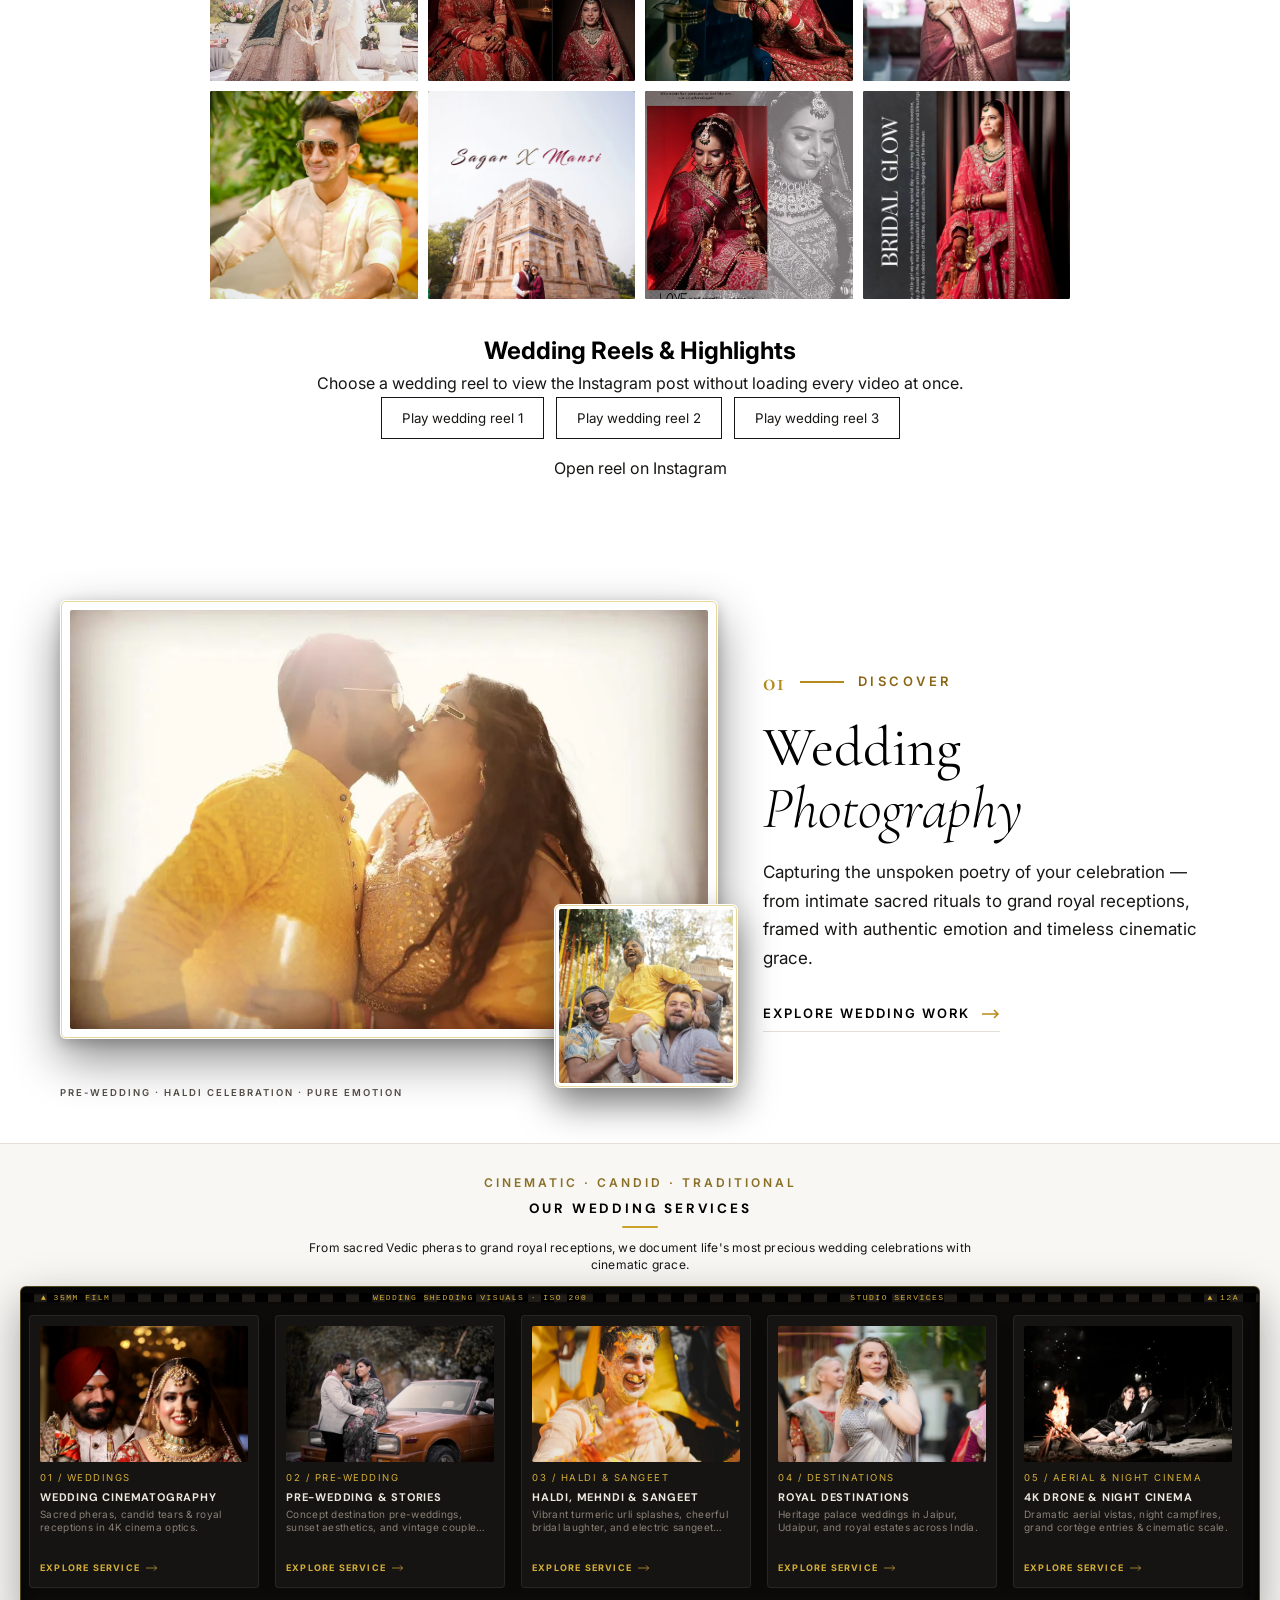
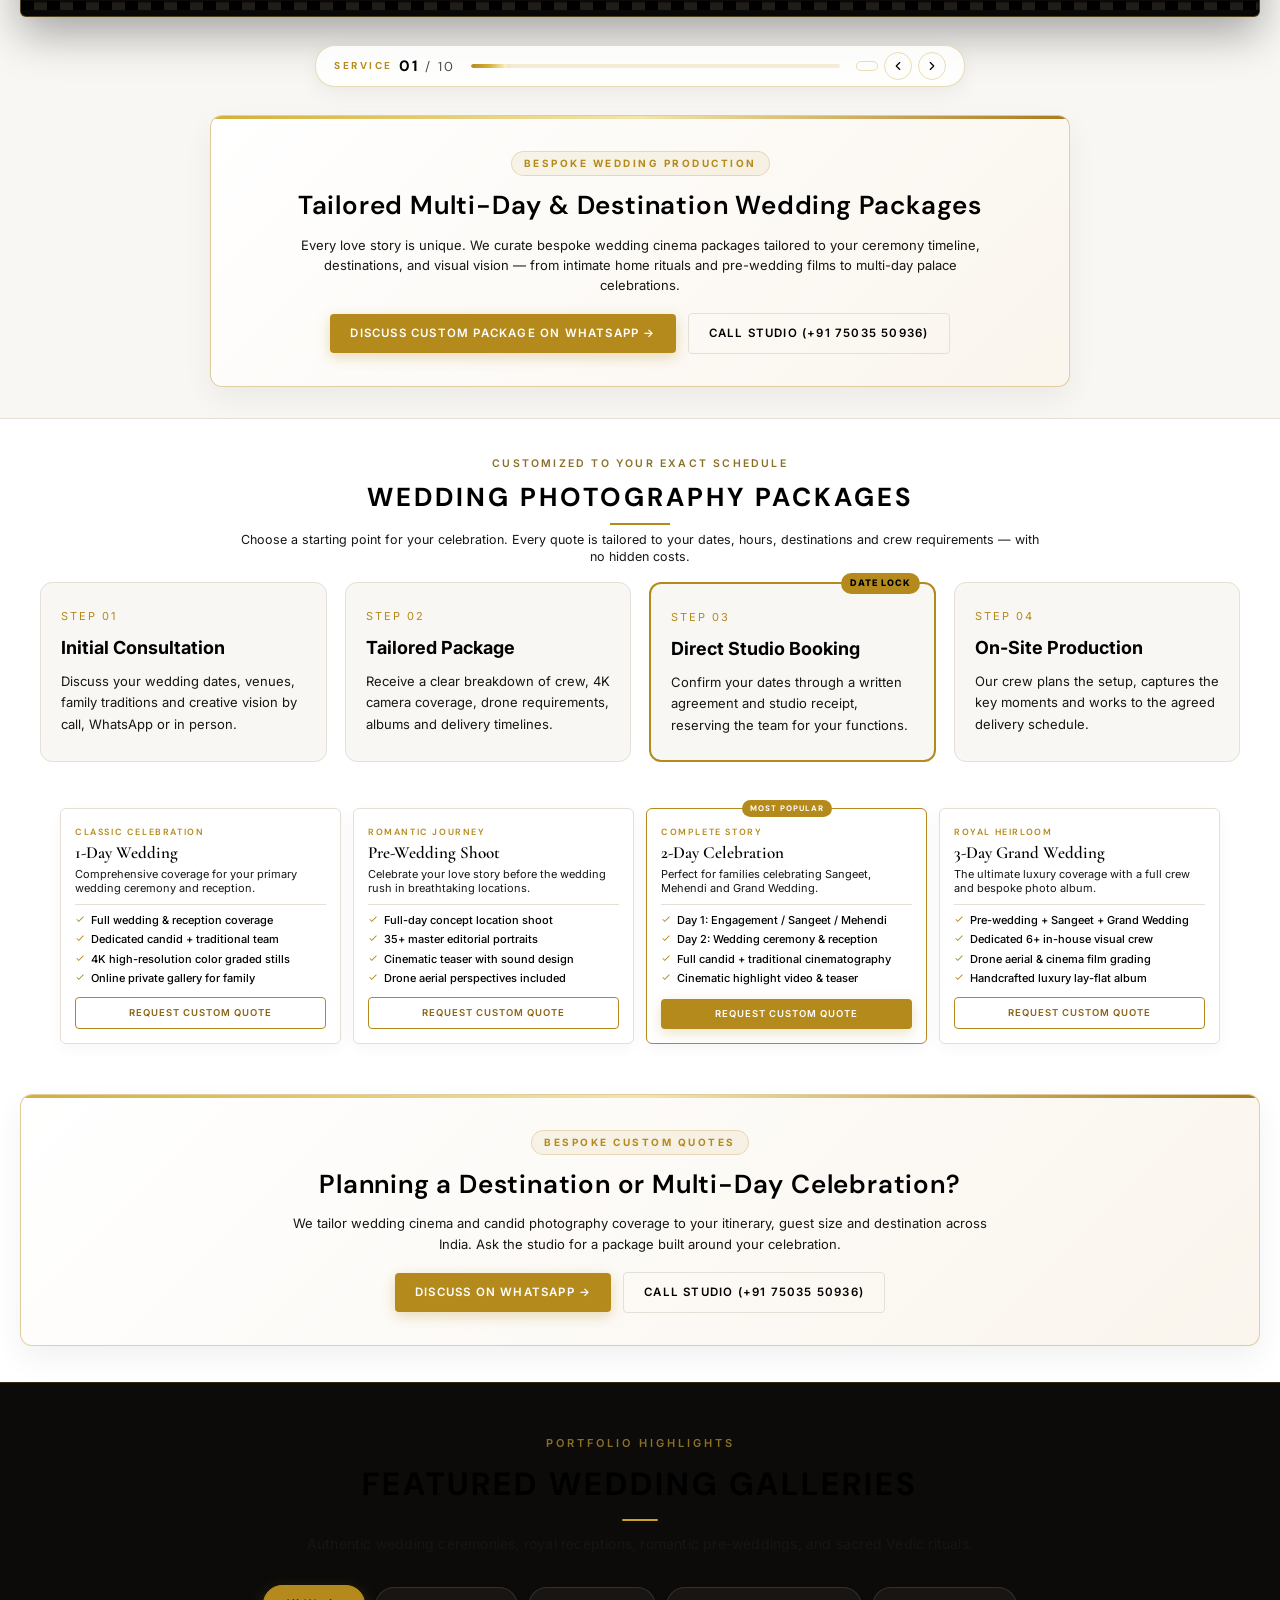
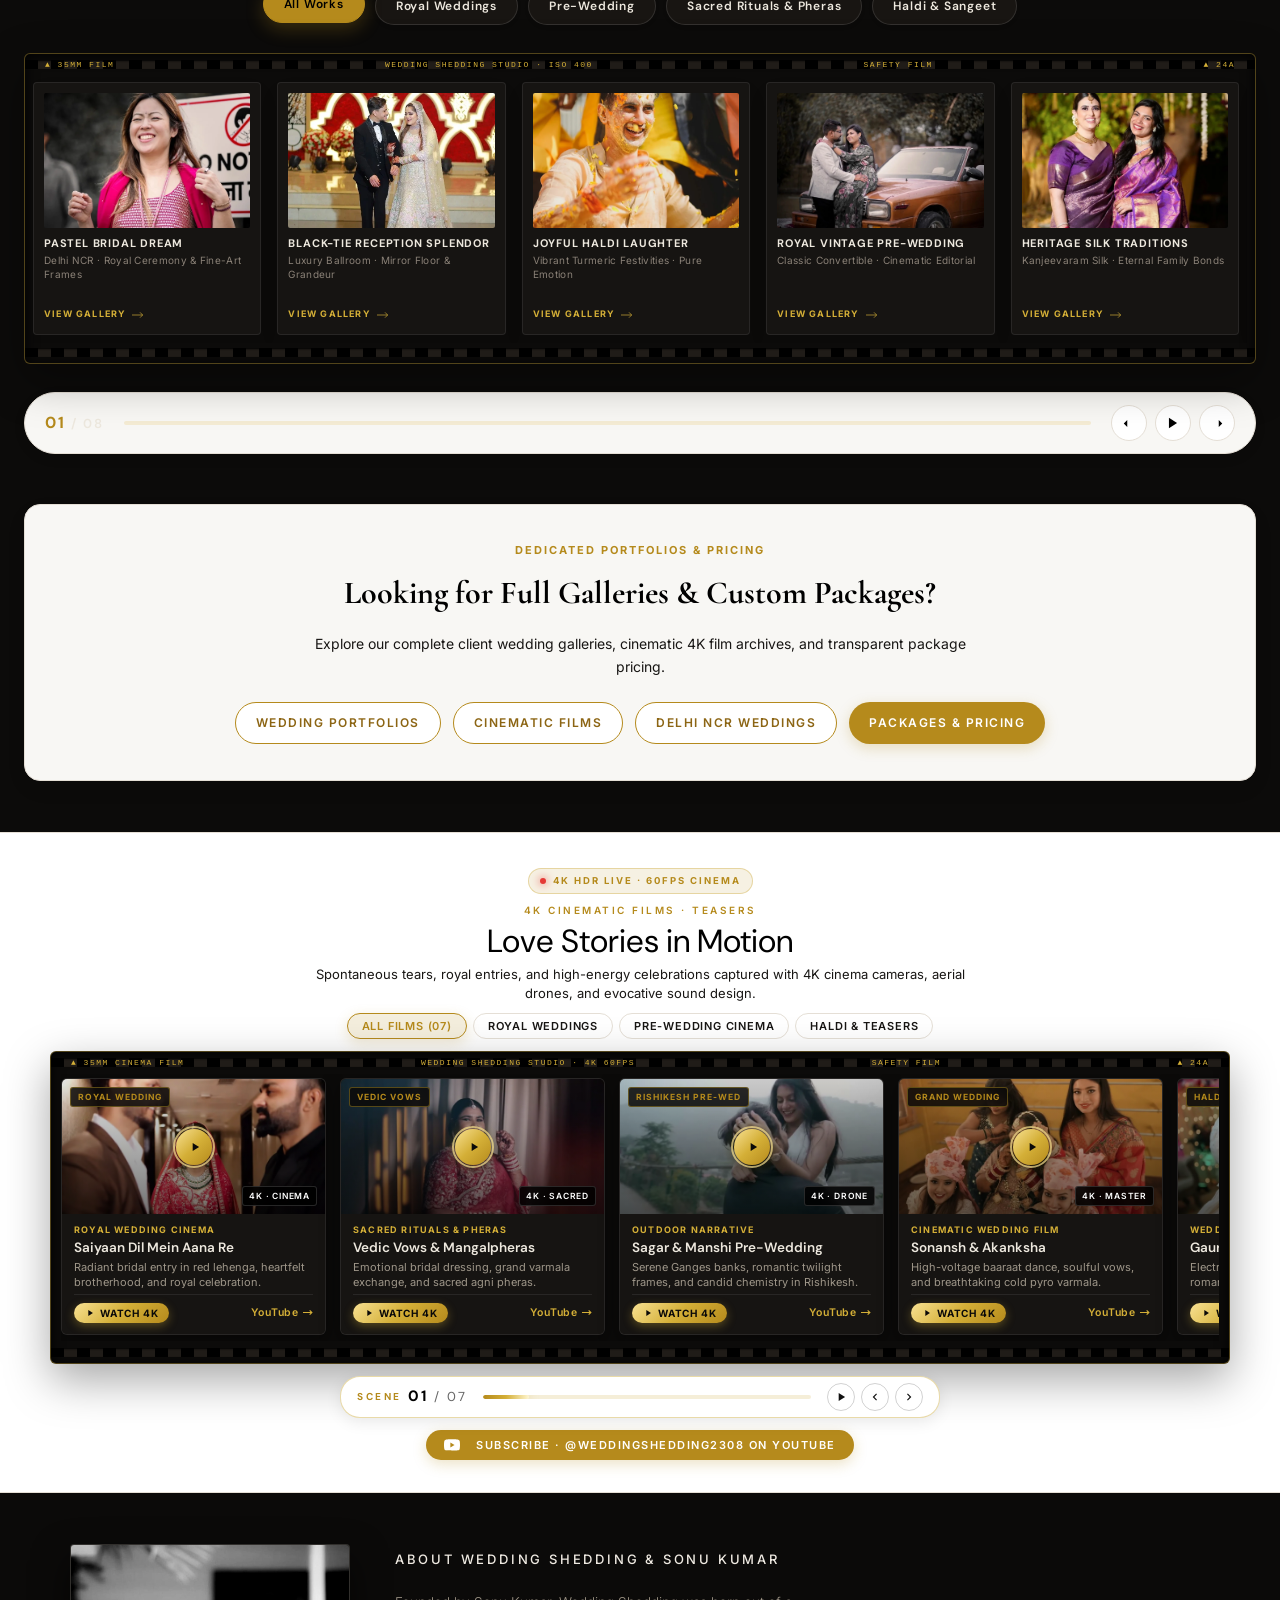
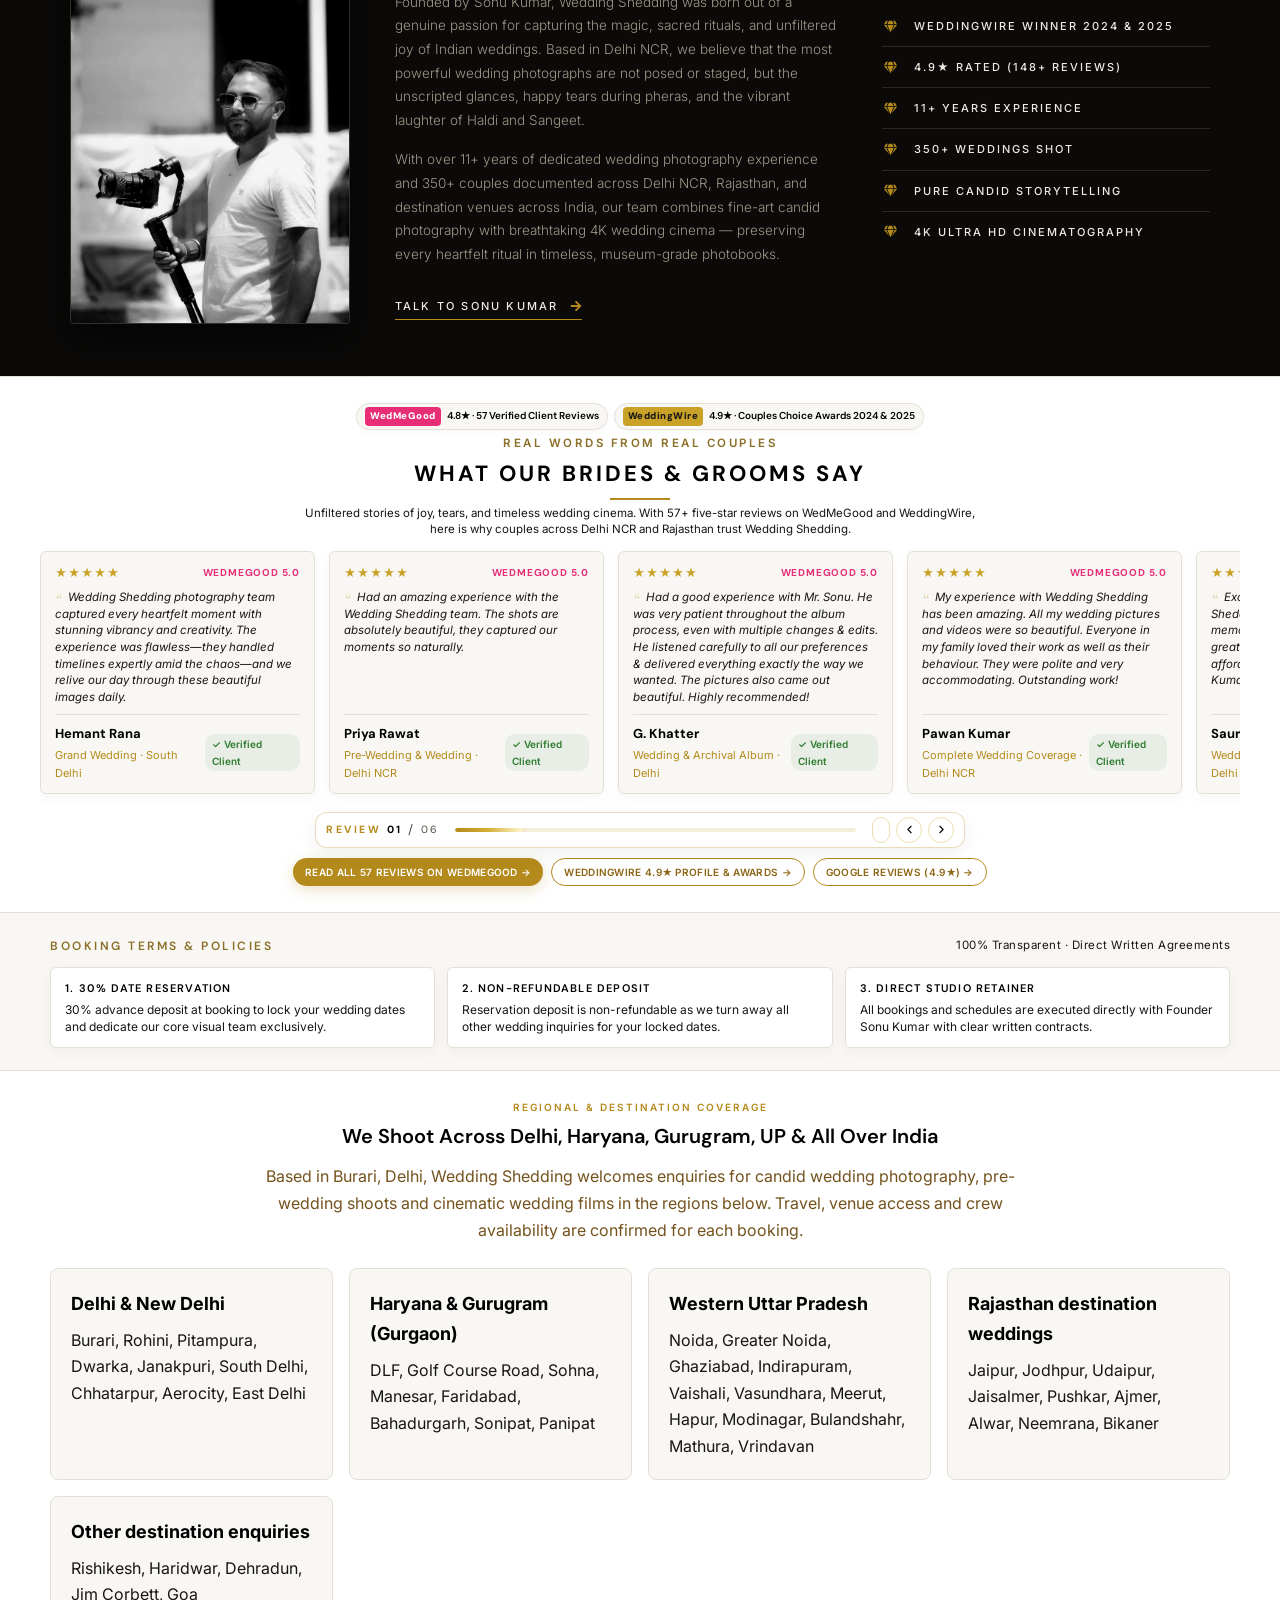
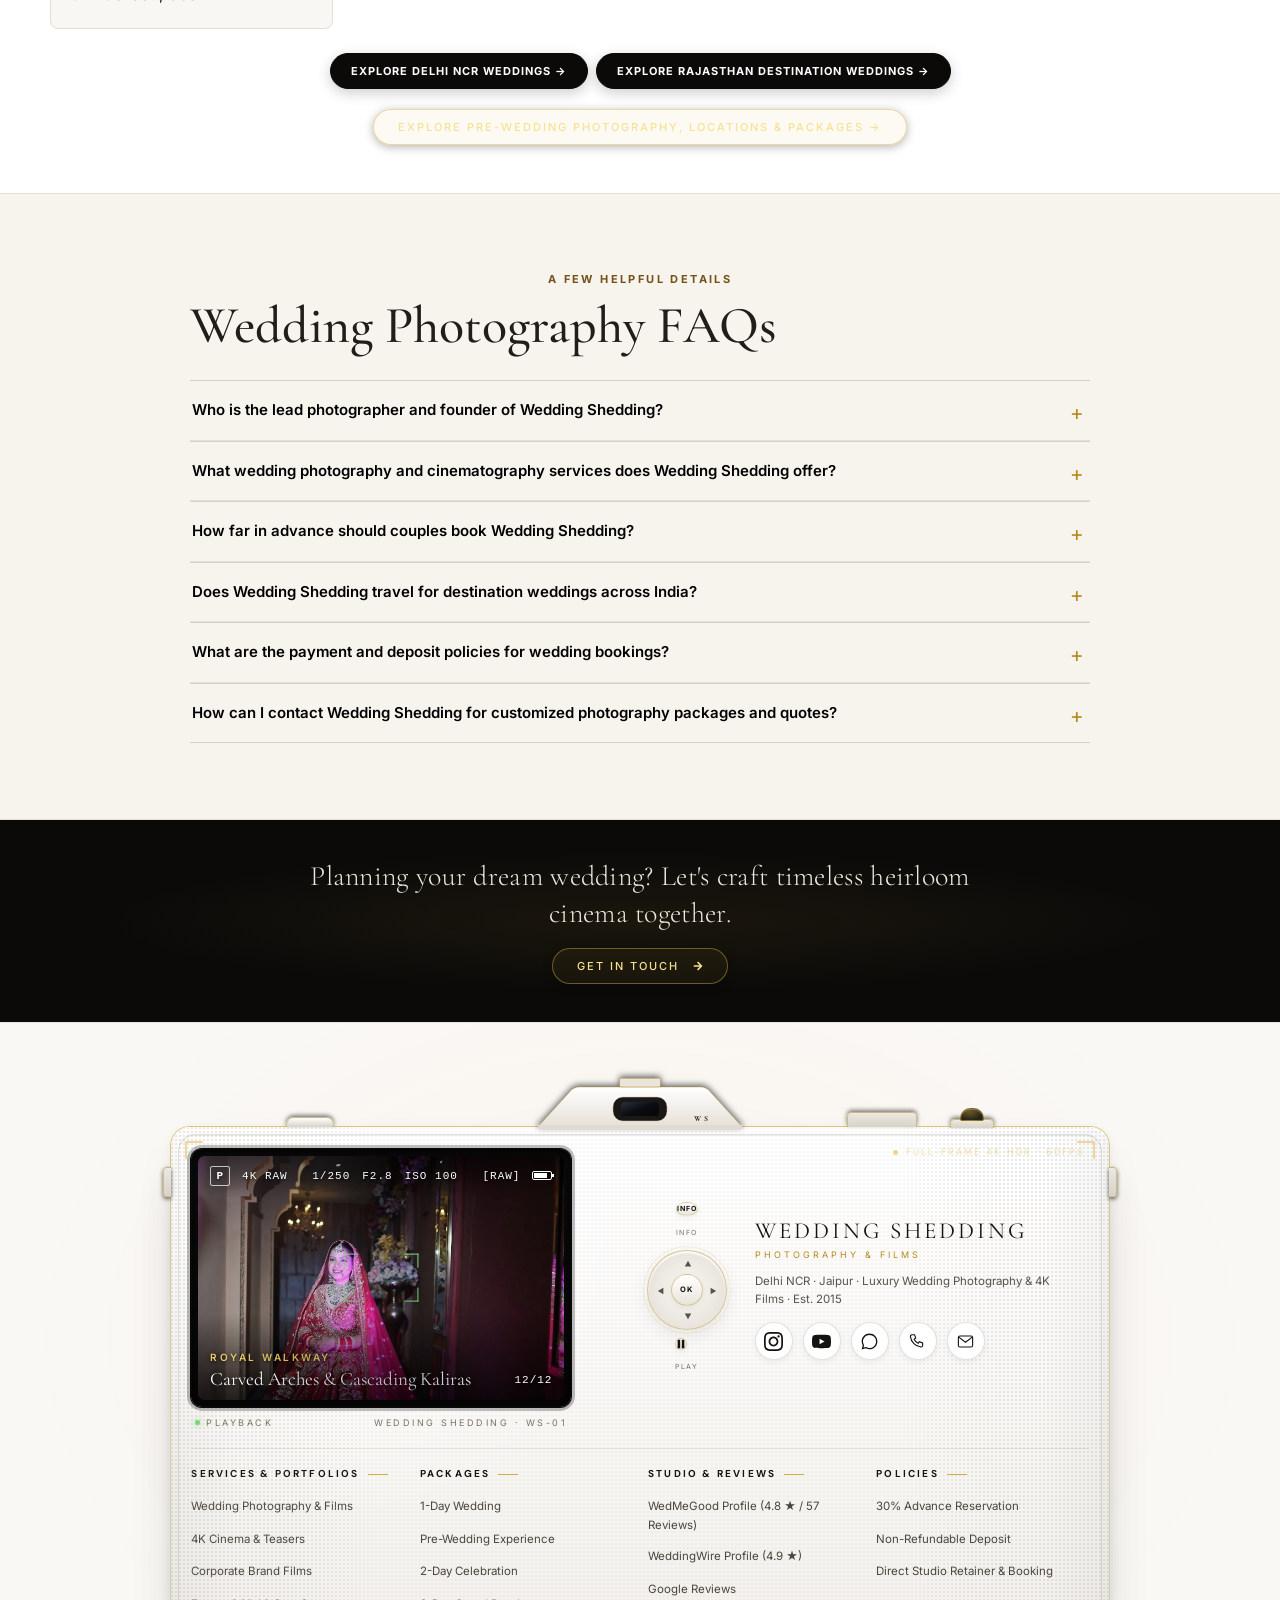
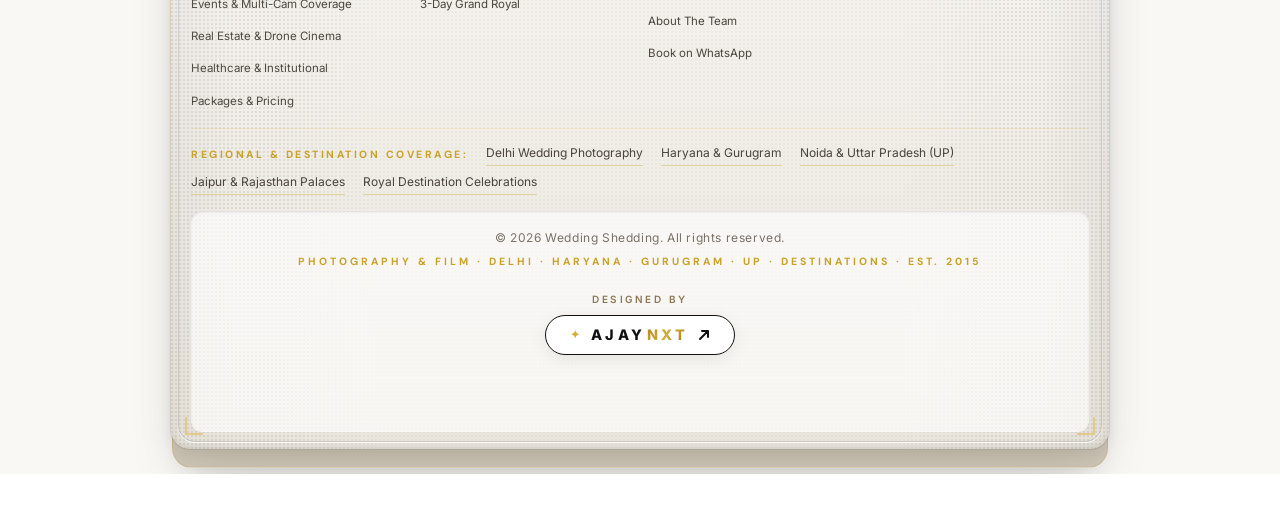
==== commit d7c99e74: "Add lightweight cinematic entrance and editorial photo motion to existing homepage" ====
--- a/index.html
+++ b/index.html
@@ -356,6 +356,16 @@
 }
   </script>
 
+<style id="nx-client-motion">
+@keyframes nxClientRise{from{translate:0 16px;opacity:.76}to{translate:0 0;opacity:1}}
+@keyframes nxClientPhoto{from{scale:1.035}to{scale:1}}
+@media(prefers-reduced-motion:no-preference){
+.nkh__header .nkh__subtitle{animation:nxClientRise .72s cubic-bezier(.2,.75,.2,1) both}
+.nx-client-enter{animation:nxClientRise .78s cubic-bezier(.2,.75,.2,1) both;animation-delay:var(--nx-client-delay,0ms)}
+.nkx-feat__main{overflow:hidden}.camera-reel-imgwrap{overflow:hidden}
+}
+@media(hover:hover) and (pointer:fine) and (prefers-reduced-motion:no-preference){.nkx-feat__main img,.camera-reel-imgwrap img{transition:scale .65s cubic-bezier(.2,.7,.2,1)}.nkx-feat__main:hover img,.camera-reel-imgwrap:hover img{scale:1.045}}
+</style>
 </head>
 <body>
   <a href="#main-content" class="ws-skip-link">Skip to main content</a>
@@ -2849,5 +2859,8 @@
 
   <!-- Scripts -->
   <script src="assets/js/main.js?v=18"></script>
+<script id="nx-client-motion-script">
+(()=>{"use strict";if(!("IntersectionObserver" in window)||matchMedia("(prefers-reduced-motion: reduce)").matches)return;const targets=[...document.querySelectorAll(".nkx-feat__main,.nkx-feat__inset img,.nk-services-section .camera-reel-imgwrap img,.nk-projects-section .camera-reel-imgwrap img,.nk-films-section h2,.nk-packages-section h2,.nk-cta-section h2")];const observer=new IntersectionObserver(entries=>{let i=0;for(const e of entries){if(!e.isIntersecting)continue;observer.unobserve(e.target);e.target.style.setProperty("--nx-client-delay",Math.min(i++*65,195)+"ms");e.target.classList.add("nx-client-enter");e.target.addEventListener("animationend",()=>{e.target.classList.remove("nx-client-enter");e.target.style.removeProperty("--nx-client-delay")},{once:true})}},{threshold:.12});targets.forEach(el=>{if(el.getBoundingClientRect().top>innerHeight*.85)observer.observe(el)});})();
+</script>
 </body>
 </html>
